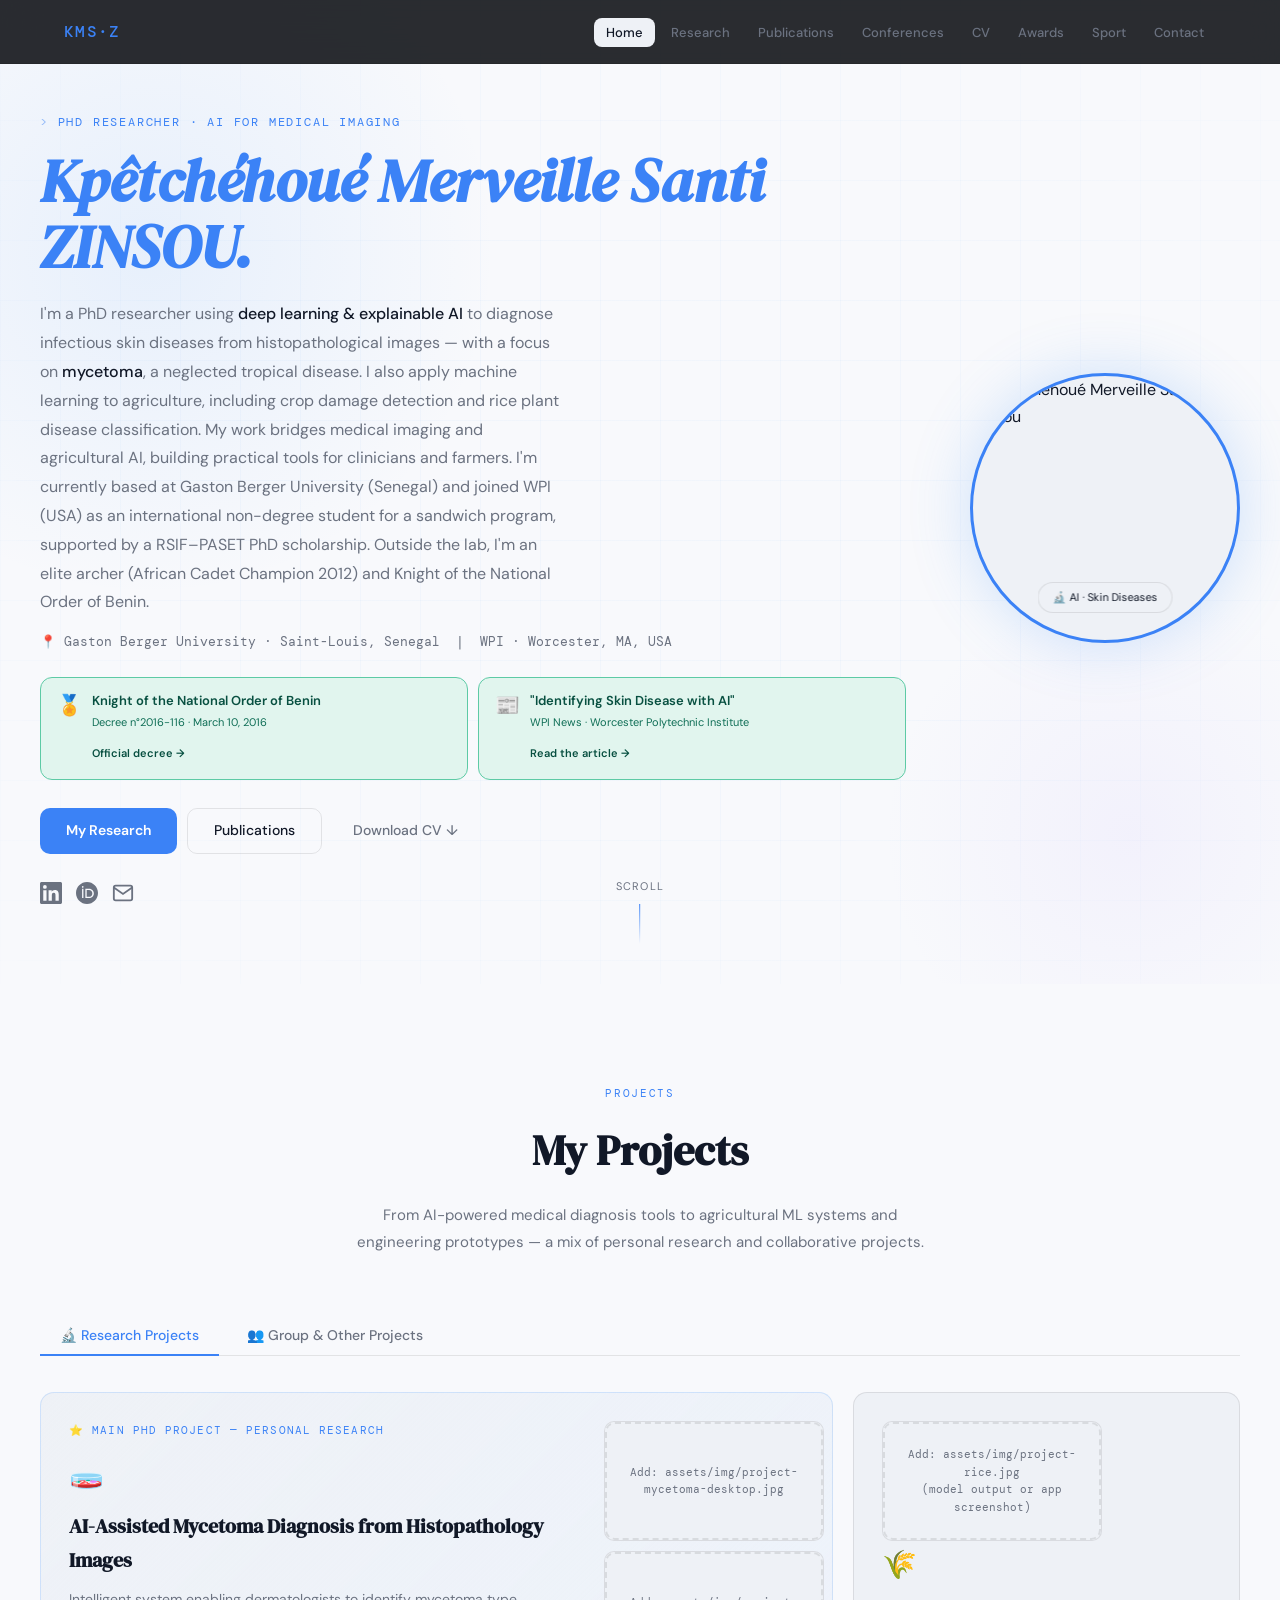
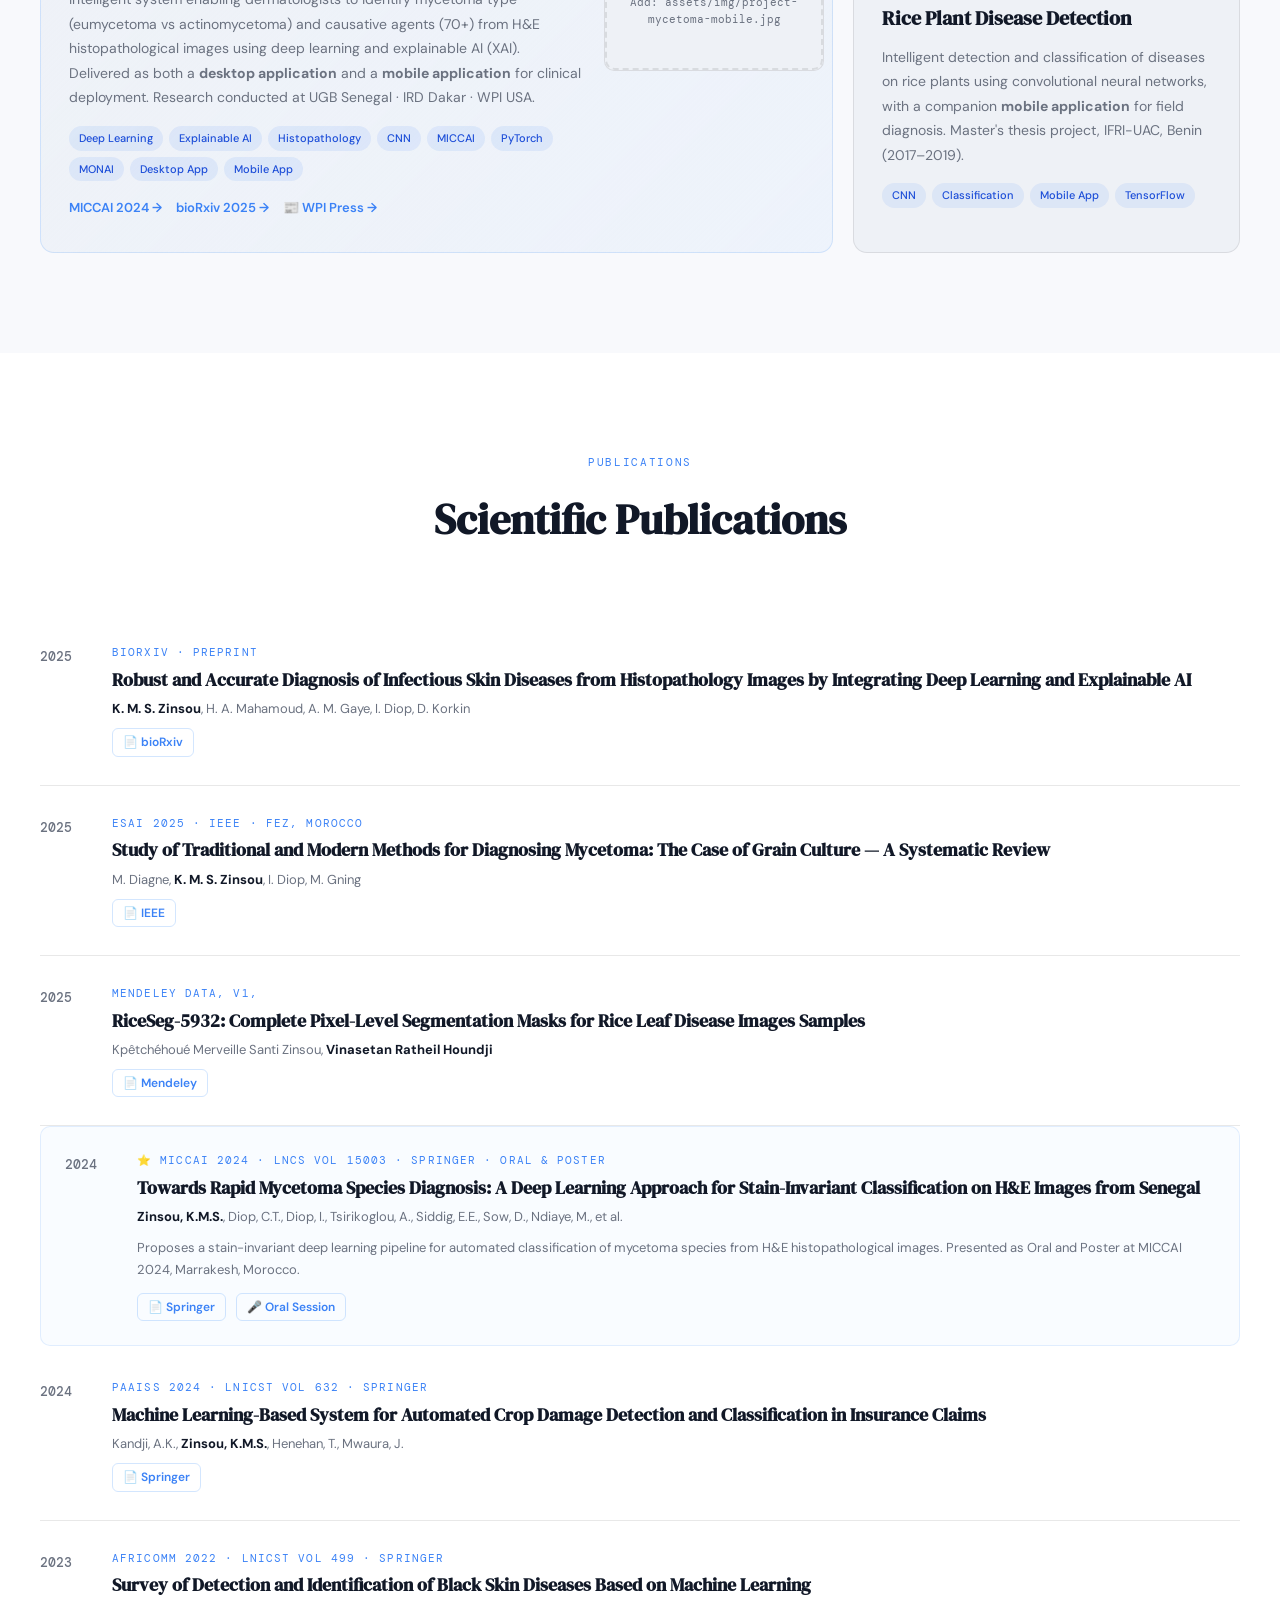
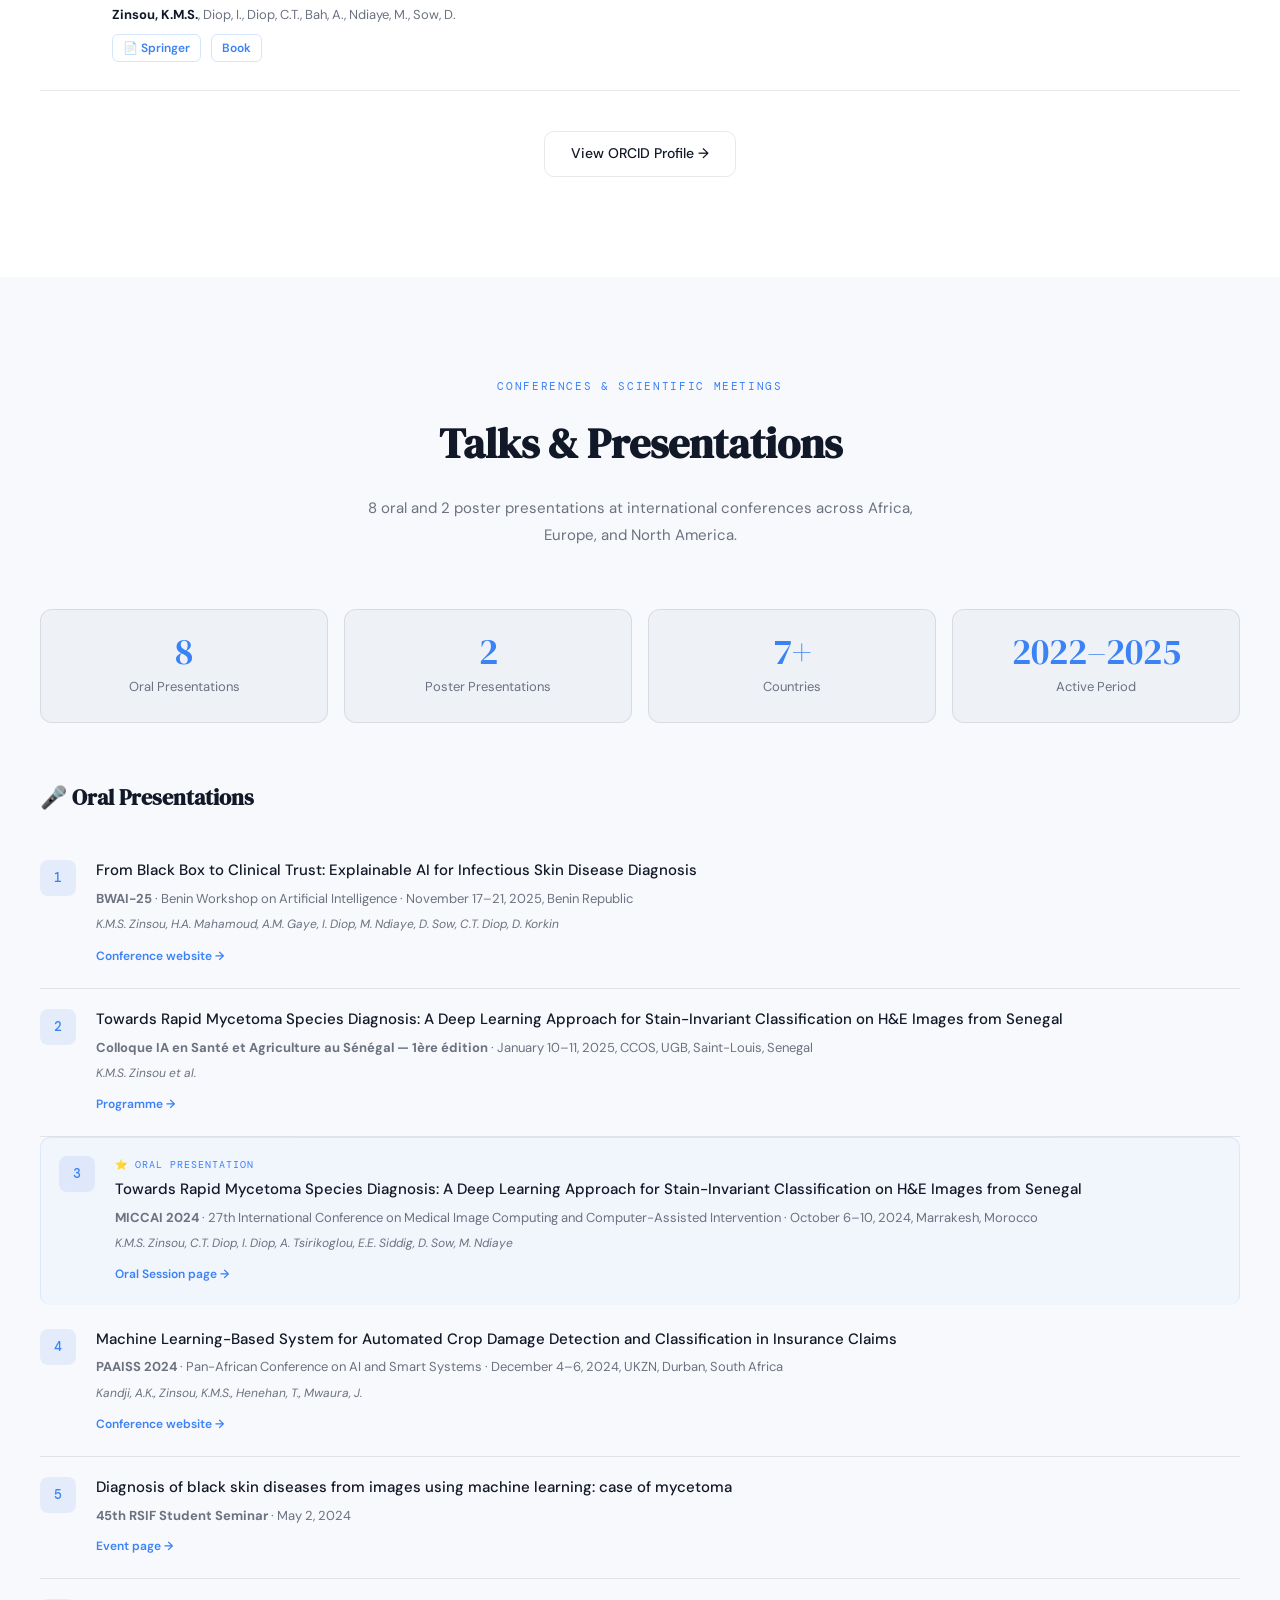
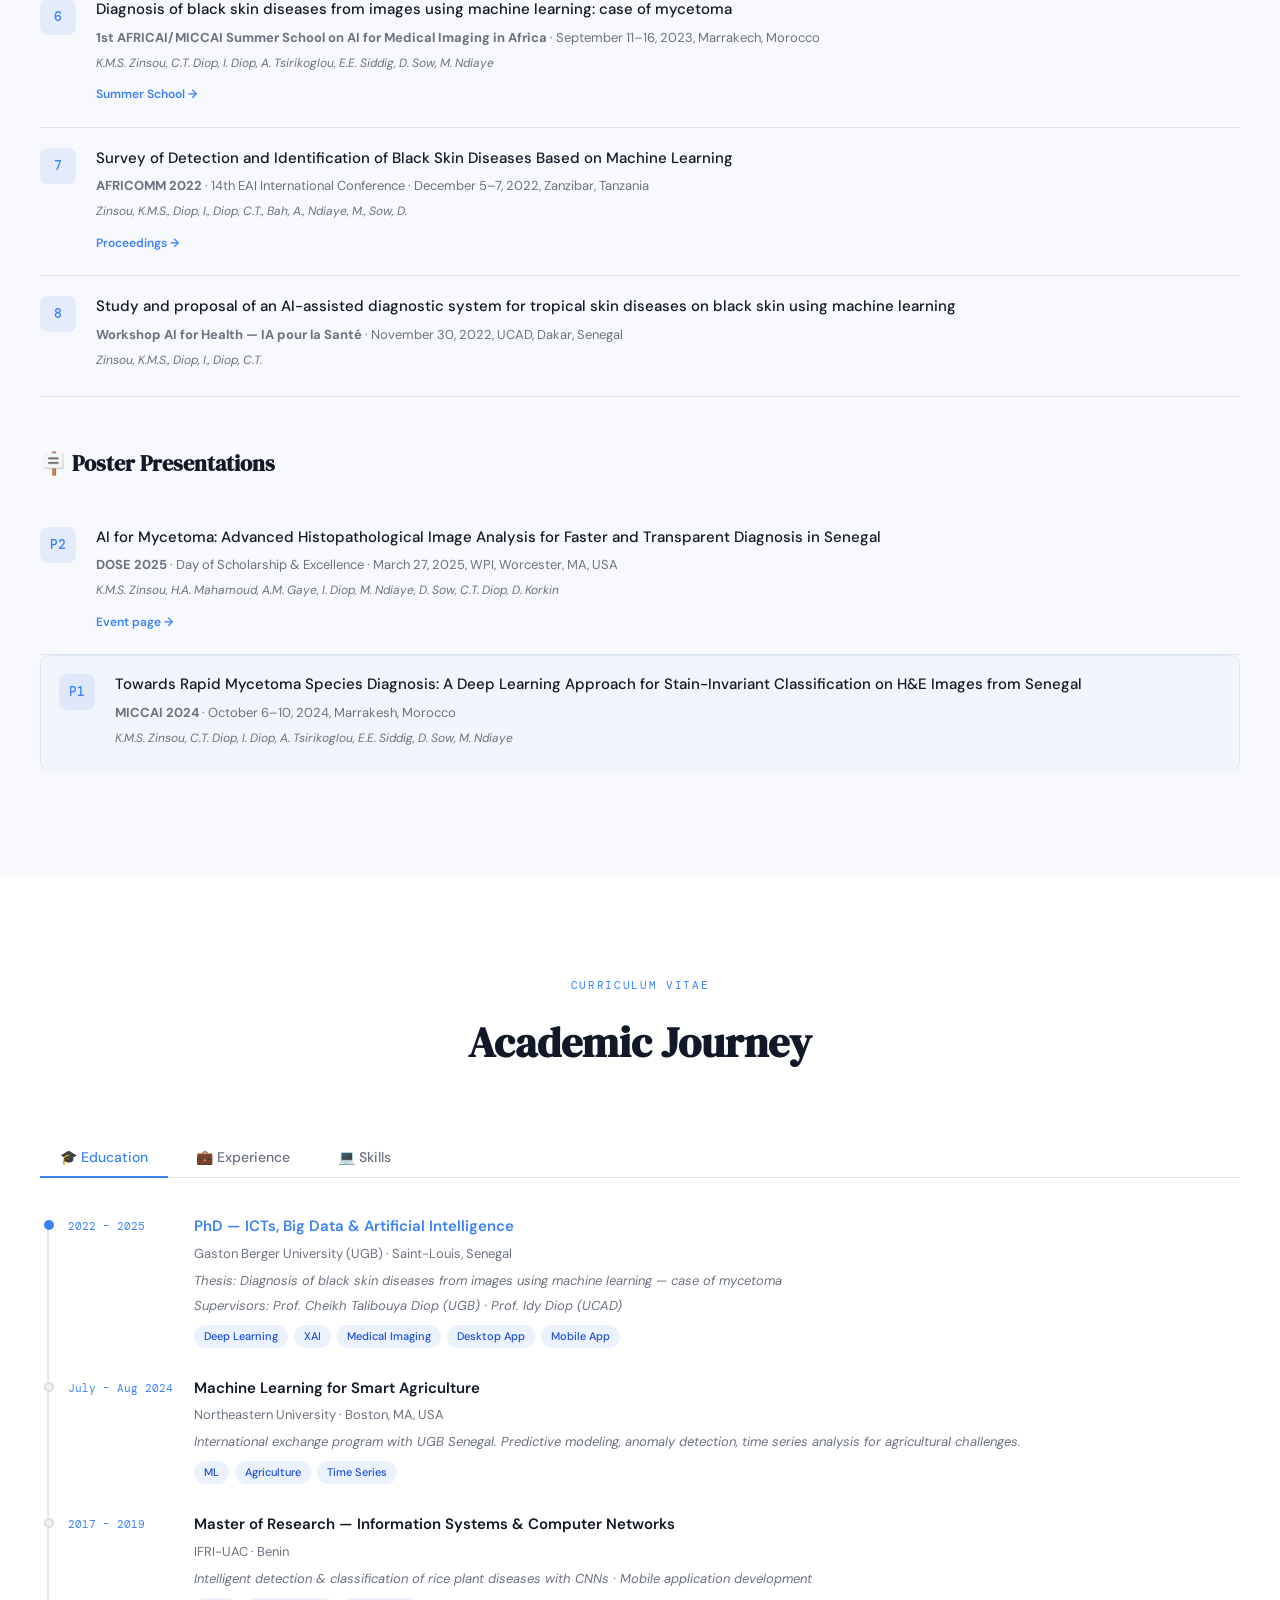
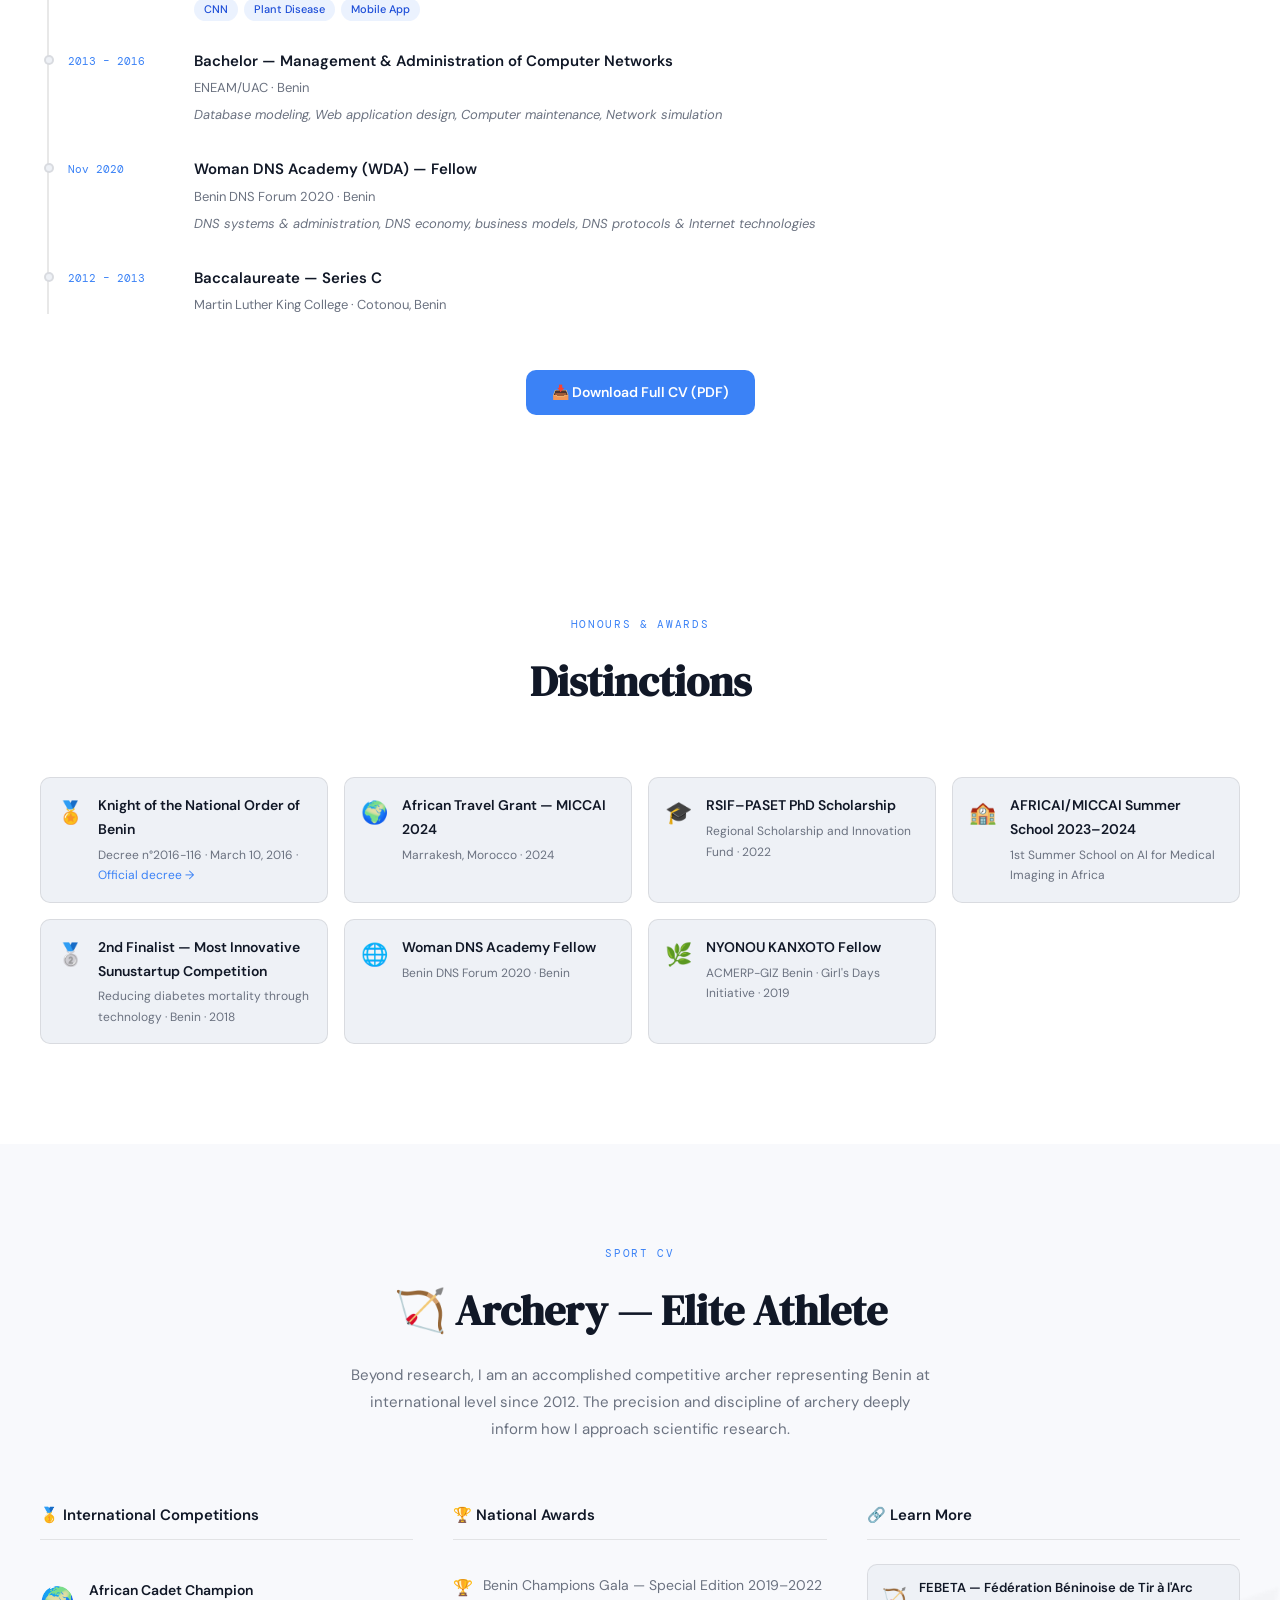
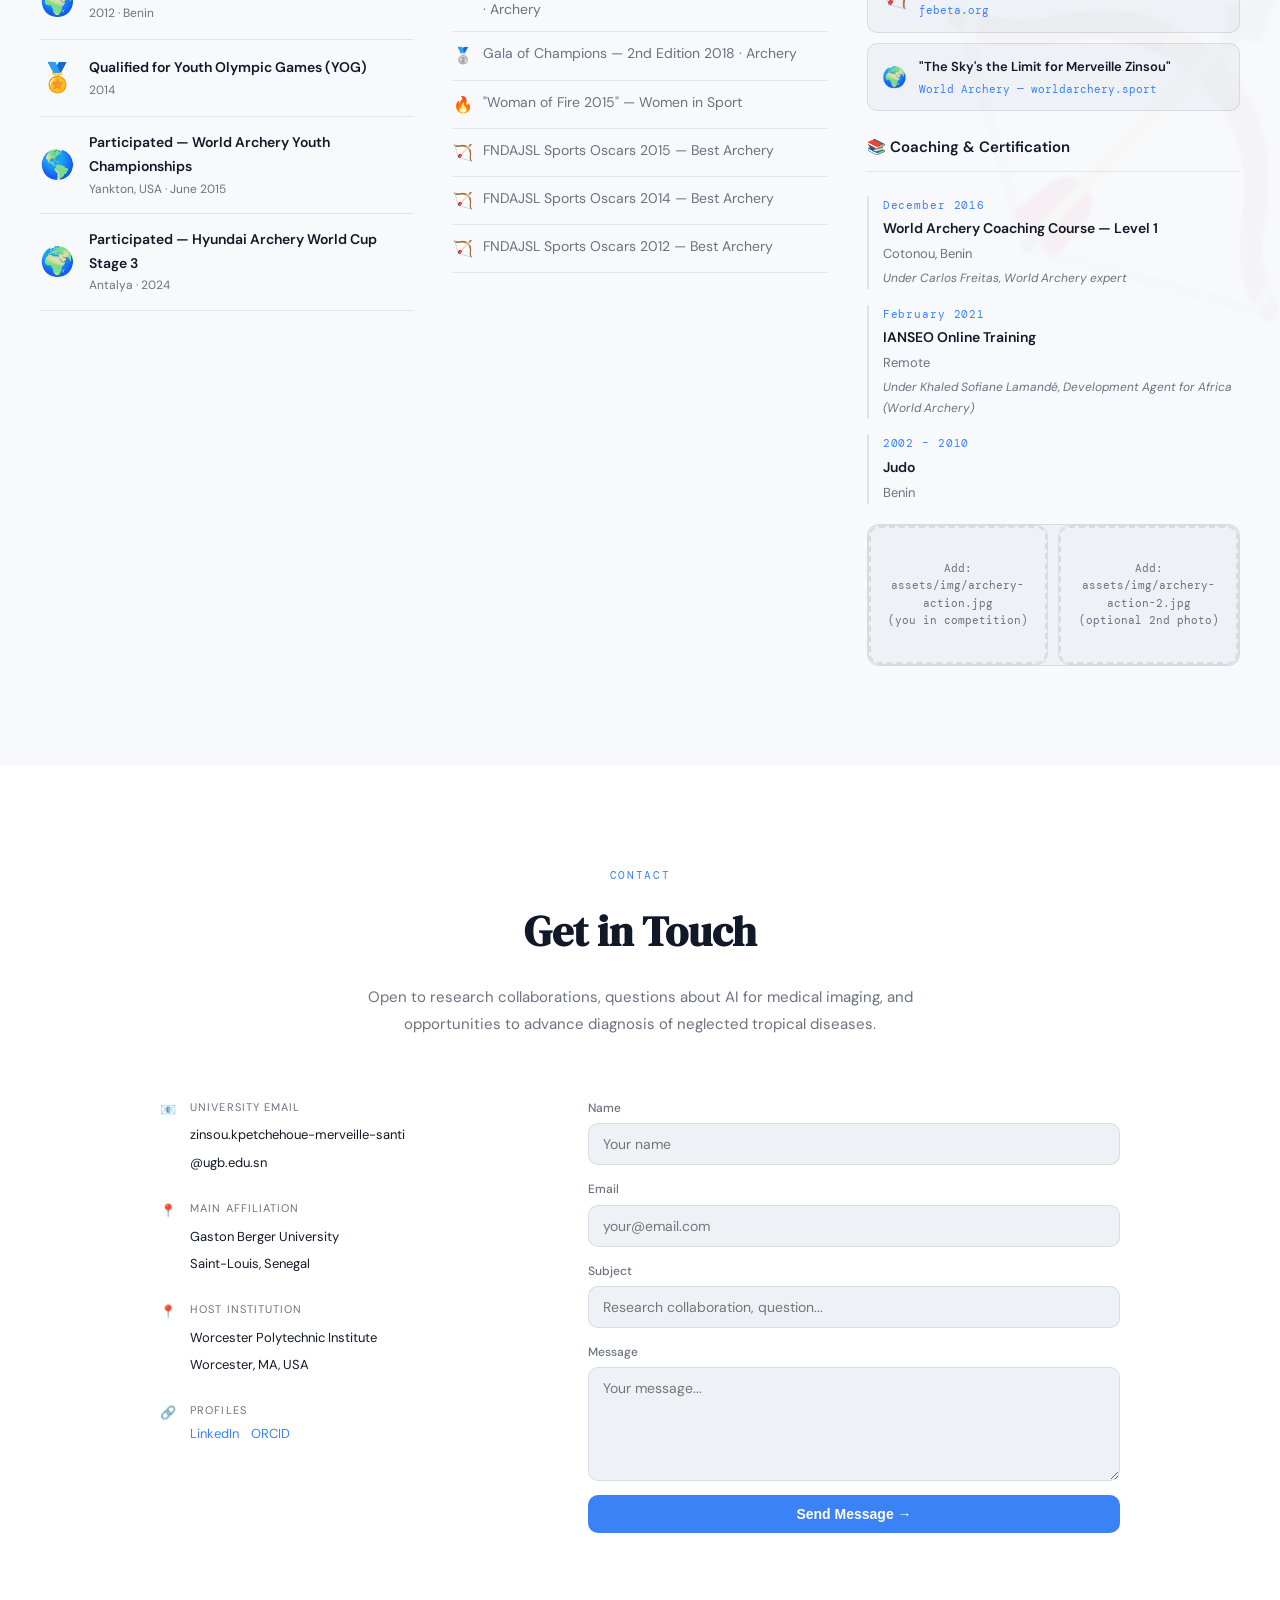
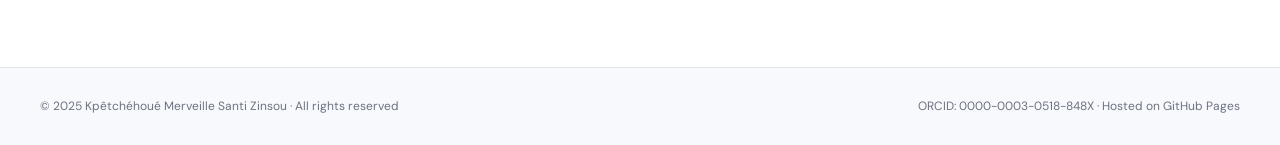
==== index.html @ 9cc9141f "first commit" ====
<!DOCTYPE html>
<html lang="en">
<head>
  <meta charset="UTF-8"/>
  <meta name="viewport" content="width=device-width, initial-scale=1.0"/>
  <title>Merveille Zinsou — AI for Medical Imaging</title>
  <link rel="icon" href="assets/img/favicon.png"/>
  <link href="https://fonts.googleapis.com/css2?family=DM+Serif+Display:ital@0;1&family=DM+Sans:opsz,wght@9..40,300;9..40,400;9..40,500;9..40,600&family=DM+Mono:wght@400;500&display=swap" rel="stylesheet"/>
  <link rel="stylesheet" href="assets/css/style.css"/>
</head>
<body>

  <!-- ===== NAVBAR ===== -->
  <nav id="navbar">
    <div class="nav-inner">
      <a class="nav-logo" href="#home">KMS·Z</a>
      <ul class="nav-links">
        <li><a href="#home">Home</a></li>
        <li><a href="#research">Research</a></li>
        <li><a href="#publications">Publications</a></li>
        <li><a href="#conferences">Conferences</a></li>
        <li><a href="#cv">CV</a></li>
        <li><a href="#awards">Awards</a></li>
        <li><a href="#sport">Sport</a></li>
        <li><a href="#contact">Contact</a></li>
      </ul>
      <button class="nav-toggle" aria-label="Menu">&#9776;</button>
    </div>
  </nav>

  <!-- ===== HERO ===== -->
  <section id="home" class="hero">
    <div class="hero-bg-grid"></div>
    <div class="hero-orb hero-orb-1"></div>
    <div class="hero-orb hero-orb-2"></div>

    <div class="hero-content">
      <div class="hero-text">
        <p class="hero-eyebrow">PhD Researcher · AI for Medical Imaging</p>
        <h1><em>Kpêtchéhoué Merveille Santi ZINSOU.</em></h1>
        <p class="hero-subtitle">
          I'm a PhD researcher using <strong>deep learning & explainable AI</strong> to diagnose infectious skin diseases from histopathological images — with a focus on <strong>mycetoma</strong>, a neglected tropical disease. I also apply machine learning to agriculture, including crop damage detection and rice plant disease classification. 
          My work bridges medical imaging and agricultural AI, building practical tools for clinicians and farmers. I'm currently based at Gaston Berger University (Senegal) and joined WPI (USA) as an international non-degree student for a sandwich program, supported by a RSIF–PASET PhD scholarship.

         Outside the lab, I'm an elite archer (African Cadet Champion 2012) and Knight of the National Order of Benin.
        </p>
        <p class="hero-affiliation">
          📍 Gaston Berger University · Saint-Louis, Senegal &nbsp;|&nbsp; WPI · Worcester, MA, USA
        </p>

        <!-- Side-by-side highlight badges -->
        <div class="hero-badges">
          <div class="hero-badge-teal">
            <span class="hb-icon">🏅</span>
            <div class="hb-body">
              <div class="hb-title">Knight of the National Order of Benin</div>
              <div class="hb-sub">Decree n°2016-116 · March 10, 2016</div>
              <a href="https://sgg.gouv.bj/pdf/web/viewer.html?file=/doc/decret-2016-116/read" target="_blank" class="hb-link">Official decree →</a>
            </div>
          </div>
          <div class="hero-badge-teal">
            <span class="hb-icon">📰</span>
            <div class="hb-body">
              <div class="hb-title">"Identifying Skin Disease with AI"</div>
              <div class="hb-sub">WPI News · Worcester Polytechnic Institute</div>
              <a href="https://www.wpi.edu/news/identifying-skin-disease-ai" target="_blank" class="hb-link">Read the article →</a>
            </div>
          </div>
        </div>

        <div class="hero-cta">
          <a href="#research" class="btn-primary">My Research</a>
          <a href="#publications" class="btn-outline">Publications</a>
          <a href="assets/files/cv.pdf" class="btn-ghost" target="_blank">Download CV ↓</a>
        </div>

        <div class="hero-links">
          <a href="https://www.linkedin.com/in/kp%C3%AAtch%C3%A9hoU%C3%A9-merveille-santi-zinsou-33b95b152" target="_blank" title="LinkedIn">
            <svg viewBox="0 0 24 24" width="22" fill="currentColor"><path d="M20.447 20.452h-3.554v-5.569c0-1.328-.027-3.037-1.852-3.037-1.853 0-2.136 1.445-2.136 2.939v5.667H9.351V9h3.414v1.561h.046c.477-.9 1.637-1.85 3.37-1.85 3.601 0 4.267 2.37 4.267 5.455v6.286zM5.337 7.433a2.062 2.062 0 01-2.063-2.065 2.064 2.064 0 112.063 2.065zm1.782 13.019H3.555V9h3.564v11.452zM22.225 0H1.771C.792 0 0 .774 0 1.729v20.542C0 23.227.792 24 1.771 24h20.451C23.2 24 24 23.227 24 22.271V1.729C24 .774 23.2 0 22.222 0h.003z"/></svg>
          </a>
          <a href="https://orcid.org/0000-0003-0518-848X" target="_blank" title="ORCID">
            <svg viewBox="0 0 24 24" width="22" fill="currentColor"><path d="M12 0C5.372 0 0 5.372 0 12s5.372 12 12 12 12-5.372 12-12S18.628 0 12 0zM7.369 4.378c.525 0 .947.431.947.947s-.422.947-.947.947a.95.95 0 01-.947-.947c0-.525.422-.947.947-.947zm-.722 3.038h1.444v10.041H6.647V7.416zm3.562 0h3.9c3.712 0 5.344 2.653 5.344 5.025 0 2.578-2.016 5.016-5.325 5.016h-3.919V7.416zm1.444 1.303v7.444h2.297c2.359 0 3.872-1.303 3.872-3.722 0-2.172-1.494-3.722-3.863-3.722h-2.306z"/></svg>
          </a>
          <a href="mailto:zinsou.kpetchehoue-merveille-santi@ugb.edu.sn" title="Email">
            <svg viewBox="0 0 24 24" width="22" fill="none" stroke="currentColor" stroke-width="2"><path d="M4 4h16c1.1 0 2 .9 2 2v12c0 1.1-.9 2-2 2H4c-1.1 0-2-.9-2-2V6c0-1.1.9-2 2-2z"/><polyline points="22,6 12,13 2,6"/></svg>
          </a>
        </div>
      </div>

      <div class="hero-photo">
        <div class="photo-frame">
          <img src="assets/img/profile.PNG" alt="Kpêtchéhoué Merveille Santi Zinsou"/>
        </div>
        <div class="photo-badge">🔬 AI · Skin Diseases</div>
        <!--div class="photo-badge-2">🏹 African Champion · Archery</div-->
      </div>
    </div>

    <div class="hero-scroll"><span>Scroll</span><div class="scroll-line"></div></div>
  </section>

  <!-- ===== RESEARCH ===== -->
  <section id="research" class="section">
    <div class="container">
      <div class="section-header">
        <span class="section-tag">Projects</span>
        <h2>My Projects</h2>
        <p class="section-intro">
          From AI-powered medical diagnosis tools to agricultural ML systems and engineering 
          prototypes — a mix of personal research and collaborative projects.
        </p>
      </div>

      <!-- LIGHTBOX (image + video) -->
      <div id="lightbox" onclick="closeLightbox()">
        <div class="lb-inner">
          <button class="lb-close" onclick="closeLightbox()">✕</button>
          <img id="lb-img" src="" alt=""/>
          <div id="lb-video-wrap">
            <!-- YouTube iframe or local video injected by JS -->
          </div>
          <div id="lb-caption"></div>
        </div>
      </div>

      <!-- PROJECT TABS -->
      <div class="cv-tabs">
        <button class="cv-tab active" onclick="switchProjectTab('research', this)">🔬 Research Projects</button>
        <button class="cv-tab" onclick="switchProjectTab('group', this)">👥 Group & Other Projects</button>
      </div>

      <!-- TAB: RESEARCH PROJECTS -->
      <div class="proj-tab-panel" id="ptab-research">
        <div class="projects-grid">

          <!-- MYCETOMA -->
          <div class="project-card featured">
            <div class="project-top">
              <div class="project-text">
                <div class="project-tag">⭐ Main PhD Project — Personal Research</div>
                <div class="project-icon">🧫</div>
                <h3>AI-Assisted Mycetoma Diagnosis from Histopathology Images</h3>
                <p>Intelligent system enabling dermatologists to identify mycetoma type (eumycetoma vs actinomycetoma) and causative agents (70+) from H&E histopathological images using deep learning and explainable AI (XAI). Delivered as both a <strong>desktop application</strong> and a <strong>mobile application</strong> for clinical deployment. Research conducted at UGB Senegal · IRD Dakar · WPI USA.</p>
                <div class="project-tags">
                  <span>Deep Learning</span><span>Explainable AI</span><span>Histopathology</span>
                  <span>CNN</span><span>MICCAI</span><span>PyTorch</span><span>MONAI</span>
                  <span>Desktop App</span><span>Mobile App</span>
                </div>
                <div class="project-links">
                  <a href="https://doi.org/10.1007/978-3-031-72384-1_71" target="_blank">MICCAI 2024 →</a>
                  <a href="https://doi.org/10.1101/2025.10.17.682660" target="_blank">bioRxiv 2025 →</a>
                  <a href="https://www.wpi.edu/news/identifying-skin-disease-ai" target="_blank">📰 WPI Press →</a>
                </div>
              </div>
              <div class="project-imgs-col">
                <div class="project-img-slot clickable"
                  onclick="openLightbox('assets/img/project-mycetoma-desktop.PNG','Desktop application — mycetoma diagnosis')"
                  title="Click to enlarge">
                  <img src="assets/img/project-mycetoma-desktop.PNG" alt="Desktop app — mycetoma"
                    onerror="this.parentNode.classList.add('no-img')"/>
                  <div class="project-img-hint">Add: assets/img/project-mycetoma-desktop.jpg</div>
                  <div class="img-overlay">🔍 Desktop app</div>
                </div>
                <div class="project-img-slot clickable"
                  onclick="openLightbox('assets/img/project-mycetoma-mobile.PNG','Mobile application — mycetoma diagnosis')"
                  title="Click to enlarge">
                  <img src="assets/img/project-mycetoma-mobile.PNG" alt="Mobile app — mycetoma"
                    onerror="this.parentNode.classList.add('no-img')"/>
                  <div class="project-img-hint">Add: assets/img/project-mycetoma-mobile.jpg</div>
                  <div class="img-overlay">🔍 Mobile app</div>
                </div>
              </div>
            </div>
          </div>

          <!-- RICE -->
          <div class="project-card">
            <div class="project-img-slot clickable"
              onclick="openLightbox('assets/img/project-rice.PNG','Rice plant disease detection — CNN + Mobile App')"
              title="Click to enlarge">
              <img src="assets/img/project-rice.PNG" alt="Rice plant disease detection"
                onerror="this.parentNode.classList.add('no-img')"/>
              <div class="project-img-hint">Add: assets/img/project-rice.jpg<br>(model output or app screenshot)</div>
              <div class="img-overlay">🔍 View result</div>
            </div>
            <div class="project-icon">🌾</div>
            <h3>Rice Plant Disease Detection</h3>
            <p>Intelligent detection and classification of diseases on rice plants using convolutional neural networks, with a companion <strong>mobile application</strong> for field diagnosis. Master's thesis project, IFRI-UAC, Benin (2017–2019).</p>
            <div class="project-tags"><span>CNN</span><span>Classification</span><span>Mobile App</span><span>TensorFlow</span></div>
          </div>

        </div>

        <!--div class="media-card">
          <div class="media-label">📰 Press Coverage</div>
          <a href="https://www.wpi.edu/news/identifying-skin-disease-ai" target="_blank" class="media-link-card">
            <div class="media-source">Worcester Polytechnic Institute (WPI) — Official News</div>
            <div class="media-title">"Identifying Skin Disease with AI"</div>
            <div class="media-arrow">Read the article →</div>
          </a>
        </div-->
      </div>

      <!-- TAB: GROUP & OTHER PROJECTS -->
      <div class="proj-tab-panel hidden" id="ptab-group">
        <p class="proj-group-note">
          These are collaborative projects completed during training programs, international 
          exchanges, and competitions. They reflect the breadth of my technical experience 
          beyond my main research focus.
        </p>
        <div class="projects-grid">

          <!-- AGRICULTURE — Boston -->
          <div class="project-card project-group">
            <div class="project-group-badge">👥 Group Project · International Exchange</div>
            <div class="project-img-slot clickable"
              onclick="openLightbox('assets/img/project-agriculture.PNG','ML for Smart Agriculture — Northeastern University & UGB Senegal')"
              title="Click to enlarge">
              <img src="assets/img/project-agriculture.PNG" alt="ML for agriculture"
                onerror="this.parentNode.classList.add('no-img')"/>
              <div class="project-img-hint">Add: assets/img/project-agriculture.jpg<br>(figure from the paper or course)</div>
              <div class="img-overlay">🔍 View</div>
            </div>
            <div class="project-icon">🌿</div>
            <h3>ML for Smart Agriculture</h3>
            <p>Collaborative project applying machine learning (predictive modeling, anomaly detection, time series analysis) to agricultural challenges. Part of an international exchange program between Northeastern University (Boston, MA) and UGB Senegal, July–August 2024. Contributed to a published paper at PAAISS 2024.</p>
            <div class="project-tags">
              <span>ML</span><span>Agriculture</span><span>Time Series</span>
              <span>Anomaly Detection</span><span>Python</span>
            </div>
            <div class="project-links">
              <a href="https://doi.org/10.1007/978-3-031-94439-0_21" target="_blank">PAAISS 2024 Paper →</a>
            </div>
          </div>

          <!-- FERIENAKADEMIE — Drones & Water Quality -->
          <div class="project-card project-group">
            <div class="project-group-badge">👥 Group Project · Summer School</div>

            <!-- Media: image + video side by side -->
            <div class="project-media-row">
              <div class="project-img-slot clickable"
                onclick="openLightbox('assets/img/project-drone.jpeg','Ferienakademie 2019 — Water quality & drone system, South Tyrol')"
                title="Click to enlarge">
                <img src="assets/img/project-drone.jpeg" alt="Ferienakademie drone project"
                  onerror="this.parentNode.classList.add('no-img')"/>
                <div class="project-img-hint">Add: assets/img/project-drone.jpg</div>
                <div class="img-overlay">🔍 Photo</div>
              </div>
              <div class="project-video-slot"
                onclick="openVideo('OAvtzhblUKI', 'Mobile Water Quality Management & Drone System — Ferienakademie 2019')"
                title="Click to watch">
                <div class="video-thumb">
                  <img src="assets/img/project-drone-thumb.jpg" alt="Video thumbnail"
                    onerror="this.style.display='none'"/>
                  <div class="play-btn">▶</div>
                </div>
                <div class="video-label">▶ Watch video</div>
              </div>
            </div>

            <div class="project-icon">🚁</div>
            <h3>Mobile Water Quality Management & Drone System</h3>
            <p>Group project at the Ferienakademie 2019 summer school, organized by TUM and the Universities of Stuttgart and Erlangen-Nuremberg, held in Sarntal Valley (South Tyrol, Italy). Goal: design, build and deploy a mobile water quality management system for Benin. Involved drone assembly, handling, and 3D printing.</p>
            <div class="project-tags">
              <span>IoT</span><span>Drone Assembly</span><span>3D Printing</span>
              <span>Water Quality</span><span>Embedded Systems</span>
            </div>
          </div>

          <!-- SUNUSTARTUP — Diabetes -->
          <div class="project-card project-group">
            <div class="project-group-badge">👥 Group Project · Competition · 🥈 2nd Finalist</div>

            <!-- Media: image + video side by side -->
            <div class="project-media-row">
              <div class="project-img-slot clickable"
                onclick="openLightbox('assets/img/project-diabetes.jpg','Sunustartup 2018 — Diabetes monitoring solution')"
                title="Click to enlarge">
                <img src="assets/img/project-diabetes.jpg" alt="Sunustartup diabetes project"
                  onerror="this.parentNode.classList.add('no-img')"/>
                <div class="project-img-hint">Add: assets/img/project-diabetes.jpg</div>
                <div class="img-overlay">🔍 Photo</div>
              </div>
              <div class="project-video-slot"
                onclick="openVideo('assets/video/diabetes.mp4', 'Reducing Diabetes Mortality Through Technology — Sunustartup 2018')"
                title="Click to watch">
                <div class="video-thumb">
                  <img src="assets/img/project-diabetes-1.jpg" alt="Video thumbnail"
                    onerror="this.style.display='none'"/>
                  <div class="play-btn">▶</div>
                </div>
                <div class="video-label">▶ Watch video</div>
              </div>
            </div>

            <div class="project-icon">💉</div>
            <h3>Reducing Diabetes Mortality Through Technology</h3>
            <p>Collaborative project for the Most Innovative Sunustartup Competition (Benin, November 2018). Proposed a diabetic treatment monitoring solution adapted to patients without internet access — addressing a critical healthcare gap in Benin. Reached the final as <strong>2nd finalist</strong>. Also presented at the VII UAC Colloquium of Sciences (September 2019).</p>
            <div class="project-tags">
              <span>Healthcare Tech</span><span>Offline Solution</span>
              <span>Prototype</span><span>Benin · 2018</span>
            </div>
          </div>

        </div>
      </div>

    </div>
  </section>

  <!-- ===== PUBLICATIONS ===== -->
  <section id="publications" class="section section-alt">
    <div class="container">
      <div class="section-header">
        <span class="section-tag">Publications</span>
        <h2>Scientific Publications</h2>
      </div>
      <div class="publications-list">

        <div class="pub-item">
          <div class="pub-year">2025</div>
          <div class="pub-content">
            <div class="pub-venue">bioRxiv · Preprint</div>
            <h3 class="pub-title">Robust and Accurate Diagnosis of Infectious Skin Diseases from Histopathology Images by Integrating Deep Learning and Explainable AI</h3>
            <p class="pub-authors"><strong>K. M. S. Zinsou</strong>, H. A. Mahamoud, A. M. Gaye, I. Diop, D. Korkin</p>
            <div class="pub-links">
              <a href="https://doi.org/10.1101/2025.10.17.682660" class="pub-link" target="_blank">📄 bioRxiv</a>
            </div>
          </div>
        </div>

        <div class="pub-item">
          <div class="pub-year">2025</div>
          <div class="pub-content">
            <div class="pub-venue">ESAI 2025 · IEEE · Fez, Morocco</div>
            <h3 class="pub-title">Study of Traditional and Modern Methods for Diagnosing Mycetoma: The Case of Grain Culture — A Systematic Review</h3>
            <p class="pub-authors">M. Diagne, <strong>K. M. S. Zinsou</strong>, I. Diop, M. Gning</p>
            <div class="pub-links">
              <a href="https://doi.org/10.1109/ESAI67033.2025.11438691" class="pub-link" target="_blank">📄 IEEE</a>
            </div>
          </div>
        </div>

        <div class="pub-item">
          <div class="pub-year">2025</div>
          <div class="pub-content">
            <div class="pub-venue">Mendeley Data, V1,</div>
            <h3 class="pub-title">RiceSeg-5932: Complete Pixel-Level Segmentation Masks for Rice Leaf Disease Images Samples</h3>
            <p class="pub-authors">Kpêtchéhoué Merveille Santi Zinsou, <strong>Vinasetan Ratheil Houndji</strong></p>
            <div class="pub-links">
              <a href="hhttps://doi.org/10.17632/92jc6w6mcy.1" class="pub-link" target="_blank">📄 Mendeley</a>
            </div>
          </div>
        </div>

        <div class="pub-item highlight-pub">
          <div class="pub-year">2024</div>
          <div class="pub-content">
            <div class="pub-venue">⭐ MICCAI 2024 · LNCS vol 15003 · Springer · Oral & Poster</div>
            <h3 class="pub-title">Towards Rapid Mycetoma Species Diagnosis: A Deep Learning Approach for Stain-Invariant Classification on H&E Images from Senegal</h3>
            <p class="pub-authors"><strong>Zinsou, K.M.S.</strong>, Diop, C.T., Diop, I., Tsirikoglou, A., Siddig, E.E., Sow, D., Ndiaye, M., et al.</p>
            <p class="pub-abstract">Proposes a stain-invariant deep learning pipeline for automated classification of mycetoma species from H&E histopathological images. Presented as Oral and Poster at MICCAI 2024, Marrakesh, Morocco.</p>
            <div class="pub-links">
              <a href="https://doi.org/10.1007/978-3-031-72384-1_71" class="pub-link" target="_blank">📄 Springer</a>
              <a href="https://conferences.miccai.org/2024/en/Presenting-today-in-Oral-Session-4.html" class="pub-link" target="_blank">🎤 Oral Session</a>
            </div>
          </div>
        </div>

        <div class="pub-item">
          <div class="pub-year">2024</div>
          <div class="pub-content">
            <div class="pub-venue">PAAISS 2024 · LNICST vol 632 · Springer</div>
            <h3 class="pub-title">Machine Learning-Based System for Automated Crop Damage Detection and Classification in Insurance Claims</h3>
            <p class="pub-authors">Kandji, A.K., <strong>Zinsou, K.M.S.</strong>, Henehan, T., Mwaura, J.</p>
            <div class="pub-links">
              <a href="https://doi.org/10.1007/978-3-031-94439-0_21" class="pub-link" target="_blank">📄 Springer</a>
            </div>
          </div>
        </div>

        <div class="pub-item">
          <div class="pub-year">2023</div>
          <div class="pub-content">
            <div class="pub-venue">AFRICOMM 2022 · LNICST vol 499 · Springer</div>
            <h3 class="pub-title">Survey of Detection and Identification of Black Skin Diseases Based on Machine Learning</h3>
            <p class="pub-authors"><strong>Zinsou, K.M.S.</strong>, Diop, I., Diop, C.T., Bah, A., Ndiaye, M., Sow, D.</p>
            <div class="pub-links">
              <a href="https://doi.org/10.1007/978-3-031-34896-9_16" class="pub-link" target="_blank">📄 Springer</a>
              <a href="https://link.springer.com/book/10.1007/978-3-031-34896-9" class="pub-link" target="_blank">Book</a>
            </div>
          </div>
        </div>

      </div>
      <div class="scholar-link">
        <a href="https://orcid.org/0000-0003-0518-848X" target="_blank" class="btn-outline">View ORCID Profile →</a>
      </div>
    </div>
  </section>

  <!-- ===== CONFERENCES ===== -->
  <section id="conferences" class="section">
    <div class="container">
      <div class="section-header">
        <span class="section-tag">Conferences & Scientific Meetings</span>
        <h2>Talks & Presentations</h2>
        <p class="section-intro">8 oral and 2 poster presentations at international conferences across Africa, Europe, and North America.</p>
      </div>

      <div class="conf-stats">
        <div class="conf-stat"><span>8</span>Oral Presentations</div>
        <div class="conf-stat"><span>2</span>Poster Presentations</div>
        <div class="conf-stat"><span>7+</span>Countries</div>
        <div class="conf-stat"><span>2022–2025</span>Active Period</div>
      </div>

      <h3 class="conf-section-title">🎤 Oral Presentations</h3>
      <div class="conf-list">

        <div class="conf-item">
          <div class="conf-num">1</div>
          <div class="conf-body">
            <div class="conf-title">From Black Box to Clinical Trust: Explainable AI for Infectious Skin Disease Diagnosis</div>
            <div class="conf-meta"><strong>BWAI-25</strong> · Benin Workshop on Artificial Intelligence · November 17–21, 2025, Benin Republic</div>
            <div class="conf-authors">K.M.S. Zinsou, H.A. Mahamoud, A.M. Gaye, I. Diop, M. Ndiaye, D. Sow, C.T. Diop, D. Korkin</div>
            <a href="https://bwai.ifri-uac.bj/" target="_blank" class="conf-link">Conference website →</a>
          </div>
        </div>

        <div class="conf-item">
          <div class="conf-num">2</div>
          <div class="conf-body">
            <div class="conf-title">Towards Rapid Mycetoma Species Diagnosis: A Deep Learning Approach for Stain-Invariant Classification on H&E Images from Senegal</div>
            <div class="conf-meta"><strong>Colloque IA en Santé et Agriculture au Sénégal — 1ère édition</strong> · January 10–11, 2025, CCOS, UGB, Saint-Louis, Senegal</div>
            <div class="conf-authors">K.M.S. Zinsou et al.</div>
            <a href="https://ceaagrisan.sn/wp-content/uploads/2025/02/ATELIERS-CONFERENCES-ORGANISES.pdf" target="_blank" class="conf-link">Programme →</a>
          </div>
        </div>

        <div class="conf-item highlight-conf">
          <div class="conf-num">3</div>
          <div class="conf-body">
            <div class="conf-badge-oral">⭐ Oral Presentation</div>
            <div class="conf-title">Towards Rapid Mycetoma Species Diagnosis: A Deep Learning Approach for Stain-Invariant Classification on H&E Images from Senegal</div>
            <div class="conf-meta"><strong>MICCAI 2024</strong> · 27th International Conference on Medical Image Computing and Computer-Assisted Intervention · October 6–10, 2024, Marrakesh, Morocco</div>
            <div class="conf-authors">K.M.S. Zinsou, C.T. Diop, I. Diop, A. Tsirikoglou, E.E. Siddig, D. Sow, M. Ndiaye</div>
            <a href="https://conferences.miccai.org/2024/en/Presenting-today-in-Oral-Session-4.html" target="_blank" class="conf-link">Oral Session page →</a>
          </div>
        </div>

        <div class="conf-item">
          <div class="conf-num">4</div>
          <div class="conf-body">
            <div class="conf-title">Machine Learning-Based System for Automated Crop Damage Detection and Classification in Insurance Claims</div>
            <div class="conf-meta"><strong>PAAISS 2024</strong> · Pan-African Conference on AI and Smart Systems · December 4–6, 2024, UKZN, Durban, South Africa</div>
            <div class="conf-authors">Kandji, A.K., Zinsou, K.M.S., Henehan, T., Mwaura, J.</div>
            <a href="https://paaiss.com/" target="_blank" class="conf-link">Conference website →</a>
          </div>
        </div>

        <div class="conf-item">
          <div class="conf-num">5</div>
          <div class="conf-body">
            <div class="conf-title">Diagnosis of black skin diseases from images using machine learning: case of mycetoma</div>
            <div class="conf-meta"><strong>45th RSIF Student Seminar</strong> · May 2, 2024</div>
            <a href="https://www.rsif-paset.org/event/the-45th-student-seminar-series/" target="_blank" class="conf-link">Event page →</a>
          </div>
        </div>

        <div class="conf-item">
          <div class="conf-num">6</div>
          <div class="conf-body">
            <div class="conf-title">Diagnosis of black skin diseases from images using machine learning: case of mycetoma</div>
            <div class="conf-meta"><strong>1st AFRICAI/MICCAI Summer School on AI for Medical Imaging in Africa</strong> · September 11–16, 2023, Marrakech, Morocco</div>
            <div class="conf-authors">K.M.S. Zinsou, C.T. Diop, I. Diop, A. Tsirikoglou, E.E. Siddig, D. Sow, M. Ndiaye</div>
            <a href="https://africai.org/summer-school-2023/" target="_blank" class="conf-link">Summer School →</a>
          </div>
        </div>

        <div class="conf-item">
          <div class="conf-num">7</div>
          <div class="conf-body">
            <div class="conf-title">Survey of Detection and Identification of Black Skin Diseases Based on Machine Learning</div>
            <div class="conf-meta"><strong>AFRICOMM 2022</strong> · 14th EAI International Conference · December 5–7, 2022, Zanzibar, Tanzania</div>
            <div class="conf-authors">Zinsou, K.M.S., Diop, I., Diop, C.T., Bah, A., Ndiaye, M., Sow, D.</div>
            <a href="https://link.springer.com/book/10.1007/978-3-031-34896-9" target="_blank" class="conf-link">Proceedings →</a>
          </div>
        </div>

        <div class="conf-item">
          <div class="conf-num">8</div>
          <div class="conf-body">
            <div class="conf-title">Study and proposal of an AI-assisted diagnostic system for tropical skin diseases on black skin using machine learning</div>
            <div class="conf-meta"><strong>Workshop AI for Health — IA pour la Santé</strong> · November 30, 2022, UCAD, Dakar, Senegal</div>
            <div class="conf-authors">Zinsou, K.M.S., Diop, I., Diop, C.T.</div>
          </div>
        </div>

      </div>

      <h3 class="conf-section-title" style="margin-top:48px">🪧 Poster Presentations</h3>
      <div class="conf-list">

        <div class="conf-item">
          <div class="conf-num">P2</div>
          <div class="conf-body">
            <div class="conf-title">AI for Mycetoma: Advanced Histopathological Image Analysis for Faster and Transparent Diagnosis in Senegal</div>
            <div class="conf-meta"><strong>DOSE 2025</strong> · Day of Scholarship & Excellence · March 27, 2025, WPI, Worcester, MA, USA</div>
            <div class="conf-authors">K.M.S. Zinsou, H.A. Mahamoud, A.M. Gaye, I. Diop, M. Ndiaye, D. Sow, C.T. Diop, D. Korkin</div>
            <a href="https://sites.google.com/view/dose2025/home" target="_blank" class="conf-link">Event page →</a>
          </div>
        </div>

        <div class="conf-item highlight-conf">
          <div class="conf-num">P1</div>
          <div class="conf-body">
            <!--div class="conf-badge-oral">⭐ Also: Oral Presentation</div-->
            <div class="conf-title">Towards Rapid Mycetoma Species Diagnosis: A Deep Learning Approach for Stain-Invariant Classification on H&E Images from Senegal</div>
            <div class="conf-meta"><strong>MICCAI 2024</strong> · October 6–10, 2024, Marrakesh, Morocco</div>
            <div class="conf-authors">K.M.S. Zinsou, C.T. Diop, I. Diop, A. Tsirikoglou, E.E. Siddig, D. Sow, M. Ndiaye</div>
          </div>
        </div>

      </div>
    </div>
  </section>

  <!-- ===== CV ===== -->
  <section id="cv" class="section section-alt">
    <div class="container">
      <div class="section-header">
        <span class="section-tag">Curriculum Vitae</span>
        <h2>Academic Journey</h2>
      </div>

      <!-- TAB BAR -->
      <div class="cv-tabs">
        <button class="cv-tab active" onclick="switchTab('edu', this)">🎓 Education</button>
        <button class="cv-tab" onclick="switchTab('exp', this)">💼 Experience</button>
        <button class="cv-tab" onclick="switchTab('skills', this)">💻 Skills</button>
      </div>

      <!-- TAB: EDUCATION -->
      <div class="cv-tab-panel" id="tab-edu">
        <div class="timeline">

          <div class="tl-item tl-highlight">
            <div class="tl-dot"></div>
            <div class="tl-period">2022 – 2025</div>
            <div class="tl-content">
              <div class="tl-role">PhD — ICTs, Big Data & Artificial Intelligence</div>
              <div class="tl-place">Gaston Berger University (UGB) · Saint-Louis, Senegal</div>
              <div class="tl-detail">Thesis: <em>Diagnosis of black skin diseases from images using machine learning — case of mycetoma</em></div>
              <div class="tl-detail">Supervisors: Prof. Cheikh Talibouya Diop (UGB) · Prof. Idy Diop (UCAD)</div>
              <div class="tl-tags"><span>Deep Learning</span><span>XAI</span><span>Medical Imaging</span><span>Desktop App</span><span>Mobile App</span></div>
            </div>
          </div>

          <div class="tl-item">
            <div class="tl-dot"></div>
            <div class="tl-period">July – Aug 2024</div>
            <div class="tl-content">
              <div class="tl-role">Machine Learning for Smart Agriculture</div>
              <div class="tl-place">Northeastern University · Boston, MA, USA</div>
              <div class="tl-detail">International exchange program with UGB Senegal. Predictive modeling, anomaly detection, time series analysis for agricultural challenges.</div>
              <div class="tl-tags"><span>ML</span><span>Agriculture</span><span>Time Series</span></div>
            </div>
          </div>

          <div class="tl-item">
            <div class="tl-dot"></div>
            <div class="tl-period">2017 – 2019</div>
            <div class="tl-content">
              <div class="tl-role">Master of Research — Information Systems & Computer Networks</div>
              <div class="tl-place">IFRI-UAC · Benin</div>
              <div class="tl-detail">Intelligent detection & classification of rice plant diseases with CNNs · Mobile application development</div>
              <div class="tl-tags"><span>CNN</span><span>Plant Disease</span><span>Mobile App</span></div>
            </div>
          </div>

          <div class="tl-item">
            <div class="tl-dot"></div>
            <div class="tl-period">2013 – 2016</div>
            <div class="tl-content">
              <div class="tl-role">Bachelor — Management & Administration of Computer Networks</div>
              <div class="tl-place">ENEAM/UAC · Benin</div>
              <div class="tl-detail">Database modeling, Web application design, Computer maintenance, Network simulation</div>
            </div>
          </div>

          <div class="tl-item">
            <div class="tl-dot"></div>
            <div class="tl-period">Nov 2020</div>
            <div class="tl-content">
              <div class="tl-role">Woman DNS Academy (WDA) — Fellow</div>
              <div class="tl-place">Benin DNS Forum 2020 · Benin</div>
              <div class="tl-detail">DNS systems & administration, DNS economy, business models, DNS protocols & Internet technologies</div>
            </div>
          </div>

          <div class="tl-item">
            <div class="tl-dot"></div>
            <div class="tl-period">2012 – 2013</div>
            <div class="tl-content">
              <div class="tl-role">Baccalaureate — Series C</div>
              <div class="tl-place">Martin Luther King College · Cotonou, Benin</div>
            </div>
          </div>

        </div>
      </div>

      <!-- TAB: EXPERIENCE -->
      <div class="cv-tab-panel hidden" id="tab-exp">
        <div class="exp-grid">

          <div class="exp-card exp-card-research">
            <div class="exp-badge">Research</div>
            <div class="exp-entries">

              <div class="exp-entry">
                <div class="exp-header">
                  <div class="exp-role">International Non-Degree Student Researcher</div>
                  <div class="exp-period">Sept 2024 – Present</div>
                </div>
                <div class="exp-place">Worcester Polytechnic Institute (WPI) · Worcester, MA, USA</div>
                <div class="exp-detail">Bioinformatics & Computational Biology — sandwich PhD program. AI for mycetoma diagnosis: desktop &amp; mobile application development. Collaboration with Prof. D. Korkin.</div>
              </div>

              <div class="exp-entry">
                <div class="exp-header">
                  <div class="exp-role">Student Researcher in Artificial Intelligence</div>
                  <div class="exp-period">June 2022 – Present</div>
                </div>
                <div class="exp-place">IRD (Institut de Recherche pour le Développement) · Dakar, Senegal</div>
                <div class="exp-detail">Developing an AI system (deep learning + XAI) enabling dermatologists to identify mycetoma type and causative agents from H&E histopathological images. Desktop and mobile app for clinical use.</div>
              </div>

            </div>
          </div>

          <div class="exp-card exp-card-industry">
            <div class="exp-badge">Industry & Engineering</div>
            <div class="exp-entries">

              <div class="exp-entry">
                <div class="exp-header">
                  <div class="exp-role">IT Project Manager</div>
                  <div class="exp-period">July 2021 – June 2022</div>
                </div>
                <div class="exp-place">PIVOTECH-ONE · Benin</div>
                <div class="exp-detail">Design and development of computer applications, ERP Axelor customization, team management, testing and production phases.</div>
              </div>

              <div class="exp-entry">
                <div class="exp-header">
                  <div class="exp-role">Team Lead</div>
                  <div class="exp-period">April – June 2021</div>
                </div>
                <div class="exp-place">Tech It All Engineering & Services · Benin</div>
                <div class="exp-detail">IoT project management, IoT application development, 3D printing, innovation strategy, large-scale tech deployment.</div>
              </div>

              <div class="exp-entry">
                <div class="exp-header">
                  <div class="exp-role">Web Development Intern</div>
                  <div class="exp-period">April – June 2017</div>
                </div>
                <div class="exp-place">SOFT DIGITAL BENIN · Benin</div>
                <div class="exp-detail">Designed SoftDigital Benin &amp; Sens Orbit Nigeria websites; built web app for NGO DigniteFeminine online journal; redesigned hotel, real estate, supermarket websites.</div>
              </div>

            </div>
          </div>

          <div class="exp-card exp-card-gov">
            <div class="exp-badge">Government & Public Sector</div>
            <div class="exp-entries">

              <div class="exp-entry">
                <div class="exp-header">
                  <div class="exp-role">Database Management Internship</div>
                  <div class="exp-period">March – Sept 2020</div>
                </div>
                <div class="exp-place">ACMERP-GIZ (NYONOU KANXOTO) · DGPSIP/MPD · Benin</div>
                <div class="exp-detail">KoboToolBox data collection forms, Public Investment Program (PIP) 2020 database management, data processing for development projects.</div>
              </div>

              <div class="exp-entry">
                <div class="exp-header">
                  <div class="exp-role">Intern — Network Maintenance & Security</div>
                  <div class="exp-period">Nov 2016 – Feb 2017</div>
                </div>
                <div class="exp-place">General Directorate of Budget (DGB) · Benin</div>
                <div class="exp-detail">802.1X authentication prototype, network risk analysis and implementation of security solutions.</div>
              </div>

              <div class="exp-entry">
                <div class="exp-header">
                  <div class="exp-role">Trainee — Technical & Meteorological Operations</div>
                  <div class="exp-period">Nov 2016 – Jan 2017</div>
                </div>
                <div class="exp-place">DAANB/ASECNA · Benin</div>
                <div class="exp-detail">Computer deployment (OS, software), configuration of Cisco &amp; Unify WiFi access points.</div>
              </div>

              <div class="exp-entry">
                <div class="exp-header">
                  <div class="exp-role">Intern — Network & Maintenance Division</div>
                  <div class="exp-period">Aug – Oct 2015</div>
                </div>
                <div class="exp-place">General Directorate of Treasury & Public Accounting (DGTCP) · Benin</div>
                <div class="exp-detail">VPN implementation between two remote sites: DGTCP and RF OUEME.</div>
              </div>

            </div>
          </div>

          <div class="exp-card exp-card-academic">
            <div class="exp-badge">Academic Events & Competitions</div>
            <div class="exp-entries">

              <div class="exp-entry">
                <div class="exp-header">
                  <div class="exp-role">Summer School — Ferienakademie</div>
                  <div class="exp-period">Sept – Oct 2019</div>
                </div>
                <div class="exp-place">TUM, Univ. Stuttgart & Erlangen-Nuremberg · South Tyrol, Italy</div>
                <div class="exp-detail">Mobile water quality management system, autonomous drone for sustainability, drone assembly &amp; handling, 3D printing.</div>
              </div>

              <div class="exp-entry">
                <div class="exp-header">
                  <div class="exp-role">Speaker — VII Colloquium of Sciences, Cultures & Technology</div>
                  <div class="exp-period">Sept 2019</div>
                </div>
                <div class="exp-place">University of Abomey-Calavi · Benin</div>
                <div class="exp-detail">Presentation: diabetic treatment monitoring solution for patients without internet access.</div>
              </div>

              <div class="exp-entry">
                <div class="exp-header">
                  <div class="exp-role">Most Innovative Sunustartup Competition — 2nd Finalist</div>
                  <div class="exp-period">Nov 2018</div>
                </div>
                <div class="exp-place">Benin</div>
                <div class="exp-detail">Solution: reducing the mortality rate of diabetes through technology. Proposal and prototype implementation.</div>
              </div>

            </div>
          </div>

        </div>
      </div>

      <!-- TAB: SKILLS -->
      <div class="cv-tab-panel hidden" id="tab-skills">
        <div class="skills-grid-new">

          <div class="skill-domain">
            <div class="skill-domain-icon">🧠</div>
            <div class="skill-domain-name">AI & Deep Learning</div>
            <div class="skill-domain-tags">
              <span>PyTorch</span><span>TensorFlow</span><span>Keras</span><span>MONAI</span>
              <span>CNN</span><span>Vision Transformers</span><span>U-Net</span>
              <span>Transfer Learning</span><span>Explainable AI (XAI)</span>
            </div>
          </div>

          <div class="skill-domain">
            <div class="skill-domain-icon">🔬</div>
            <div class="skill-domain-name">Medical Imaging</div>
            <div class="skill-domain-tags">
              <span>H&E Histopathology</span><span>Stain normalization</span>
              <span>SimpleITK</span><span>DICOM</span><span>Skin lesion analysis</span>
              <span>Mycetoma grains detection</span>
            </div>
          </div>

          <div class="skill-domain">
            <div class="skill-domain-icon">📱</div>
            <div class="skill-domain-name">Mobile & Desktop Apps</div>
            <div class="skill-domain-tags">
              <span>Mobile app (skin disease diagnosis)</span>
              <span>Desktop app (mycetoma diagnosis)</span>
              <span>Mobile app (rice disease, Master's)</span>
              <span>IoT applications</span><span>Java</span>
            </div>
          </div>

          <div class="skill-domain">
            <div class="skill-domain-icon">🌿</div>
            <div class="skill-domain-name">Agriculture & Plant Disease</div>
            <div class="skill-domain-tags">
              <span>Rice disease detection (CNN)</span>
              <span>Crop damage classification (ML)</span>
              <span>Predictive modeling</span>
              <span>Anomaly detection</span><span>Time series analysis</span>
            </div>
          </div>

          <div class="skill-domain">
            <div class="skill-domain-icon">🌐</div>
            <div class="skill-domain-name">Web Development</div>
            <div class="skill-domain-tags">
              <span>PHP</span><span>HTML/CSS</span><span>Web applications</span>
              <span>NGO platforms</span><span>CMS &amp; redesign</span>
            </div>
          </div>

          <div class="skill-domain">
            <div class="skill-domain-icon">🔌</div>
            <div class="skill-domain-name">IoT & Hardware</div>
            <div class="skill-domain-tags">
              <span>IoT project management</span><span>IoT app development</span>
              <span>Drone assembly &amp; handling</span><span>3D printing</span>
              <span>Water quality systems</span>
            </div>
          </div>

          <div class="skill-domain">
            <div class="skill-domain-icon">🗄️</div>
            <div class="skill-domain-name">Data & Databases</div>
            <div class="skill-domain-tags">
              <span>PostgreSQL</span><span>MySQL</span><span>Oracle</span>
              <span>MS SQL Server</span><span>KoboToolBox</span>
              <span>ERP Axelor</span><span>BIRT</span><span>Merise</span><span>UML</span>
            </div>
          </div>

          <div class="skill-domain">
            <div class="skill-domain-icon">🔒</div>
            <div class="skill-domain-name">Networks & Security</div>
            <div class="skill-domain-tags">
              <span>GNS3</span><span>Cisco Packet Tracer</span><span>Wireshark</span>
              <span>802.1X authentication</span><span>VPN</span>
              <span>WiFi access point config</span><span>Putty</span><span>Netkit</span>
            </div>
          </div>

          <div class="skill-domain">
            <div class="skill-domain-icon">🛠️</div>
            <div class="skill-domain-name">Dev Tools & Systems</div>
            <div class="skill-domain-tags">
              <span>Python</span><span>Git</span><span>Docker</span>
              <span>Linux (Ubuntu, Debian)</span><span>Windows</span>
              <span>Microsoft Project</span><span>Trello</span><span>Excel</span>
            </div>
          </div>

        </div>
      </div>

      <div style="text-align:center;margin-top:48px">
        <a href="assets/files/cv.pdf" class="btn-primary" target="_blank">📥 Download Full CV (PDF)</a>
      </div>
    </div>
  </section>

  <!-- ===== HONOURS & AWARDS ===== -->
  <section id="awards" class="section section-alt">
    <div class="container">
      <div class="section-header">
        <span class="section-tag">Honours & Awards</span>
        <h2>Distinctions</h2>
      </div>
      <div class="awards-grid">
        <div class="award-item">
          <div class="award-icon">🏅</div>
          <div>
            <div class="award-title">Knight of the National Order of Benin</div>
            <div class="award-meta">Decree n°2016-116 · March 10, 2016 · <a href="https://sgg.gouv.bj/pdf/web/viewer.html?file=/doc/decret-2016-116/read" target="_blank">Official decree →</a></div>
          </div>
        </div>
        <div class="award-item">
          <div class="award-icon">🌍</div>
          <div>
            <div class="award-title">African Travel Grant — MICCAI 2024</div>
            <div class="award-meta">Marrakesh, Morocco · 2024</div>
          </div>
        </div>
        <div class="award-item">
          <div class="award-icon">🎓</div>
          <div>
            <div class="award-title">RSIF–PASET PhD Scholarship</div>
            <div class="award-meta">Regional Scholarship and Innovation Fund · 2022</div>
          </div>
        </div>
        <div class="award-item">
          <div class="award-icon">🏫</div>
          <div>
            <div class="award-title">AFRICAI/MICCAI Summer School 2023–2024</div>
            <div class="award-meta">1st Summer School on AI for Medical Imaging in Africa</div>
          </div>
        </div>
        <div class="award-item">
          <div class="award-icon">🥈</div>
          <div>
            <div class="award-title">2nd Finalist — Most Innovative Sunustartup Competition</div>
            <div class="award-meta">Reducing diabetes mortality through technology · Benin · 2018</div>
          </div>
        </div>
        <div class="award-item">
          <div class="award-icon">🌐</div>
          <div>
            <div class="award-title">Woman DNS Academy Fellow</div>
            <div class="award-meta">Benin DNS Forum 2020 · Benin</div>
          </div>
        </div>
        <div class="award-item">
          <div class="award-icon">🌿</div>
          <div>
            <div class="award-title">NYONOU KANXOTO Fellow</div>
            <div class="award-meta">ACMERP-GIZ Benin · Girl's Days Initiative · 2019</div>
          </div>
        </div>
      </div>
    </div>
  </section>

  <!-- ===== SPORT ===== -->
  <section id="sport" class="section sport-section">
    <div class="container">
      <div class="section-header">
        <span class="section-tag">Sport CV</span>
        <h2>🏹 Archery — Elite Athlete</h2>
        <p class="section-intro">
          Beyond research, I am an accomplished competitive archer representing Benin at 
          international level since 2012. The precision and discipline of archery deeply 
          inform how I approach scientific research.
        </p>
      </div>

      <div class="sport-grid">
        <div class="sport-highlights">
          <h3 class="cv-col-title">🥇 International Competitions</h3>
          <div class="sport-item top">
            <div class="sport-icon">🌍</div>
            <div><div class="sport-title">African Cadet Champion</div><div class="sport-meta">2012 · Benin</div></div>
          </div>
          <div class="sport-item top">
            <div class="sport-icon">🏅</div>
            <div><div class="sport-title">Qualified for Youth Olympic Games (YOG)</div><div class="sport-meta">2014</div></div>
          </div>
          <div class="sport-item top">
            <div class="sport-icon">🌎</div>
            <div><div class="sport-title">Participated — World Archery Youth Championships</div><div class="sport-meta">Yankton, USA · June 2015</div></div>
          </div>
          <div class="sport-item top">
            <div class="sport-icon">🌍</div>
            <div><div class="sport-title">Participated — Hyundai Archery World Cup Stage 3</div><div class="sport-meta">Antalya · 2024</div></div>
          </div>
        </div>

        <div class="sport-awards-col">
          <h3 class="cv-col-title">🏆 National Awards</h3>
          <ul class="sport-awards-list">
            <li><span>🏆</span> Benin Champions Gala — Special Edition 2019–2022 · Archery</li>
            <li><span>🥈</span> Gala of Champions — 2nd Edition 2018 · Archery</li>
            <li><span>🔥</span> "Woman of Fire 2015" — Women in Sport</li>
            <li><span>🏹</span> FNDAJSL Sports Oscars 2015 — Best Archery</li>
            <li><span>🏹</span> FNDAJSL Sports Oscars 2014 — Best Archery</li>
            <li><span>🏹</span> FNDAJSL Sports Oscars 2012 — Best Archery</li>
          </ul>
        </div>

        <div class="sport-coaching-col">
          <h3 class="cv-col-title">🔗 Learn More</h3>
          <div class="sport-links-box">
            <a href="https://febeta.org/blog.php" target="_blank" class="sport-ext-link">
              <span>🏹</span>
              <div>
                <div class="sport-ext-title">FEBETA — Fédération Béninoise de Tir à l'Arc</div>
                <div class="sport-ext-url">febeta.org</div>
              </div>
            </a>
            <a href="https://www.worldarchery.sport/news/200916/skys-limit-merveille-zinsou" target="_blank" class="sport-ext-link">
              <span>🌍</span>
              <div>
                <div class="sport-ext-title">"The Sky's the Limit for Merveille Zinsou"</div>
                <div class="sport-ext-url">World Archery — worldarchery.sport</div>
              </div>
            </a>
          </div>

          <h3 class="cv-col-title" style="margin-top:24px">📚 Coaching & Certification</h3>
          <div class="cv-item">
            <div class="cv-period">December 2016</div>
            <div class="cv-role">World Archery Coaching Course — Level 1</div>
            <div class="cv-place">Cotonou, Benin</div>
            <div class="cv-detail">Under Carlos Freitas, World Archery expert</div>
          </div>
          <div class="cv-item">
            <div class="cv-period">February 2021</div>
            <div class="cv-role">IANSEO Online Training</div>
            <div class="cv-place">Remote</div>
            <div class="cv-detail">Under Khaled Sofiane Lamandé, Development Agent for Africa (World Archery)</div>
          </div>
          <div class="cv-item">
            <div class="cv-period">2002 – 2010</div>
            <div class="cv-role">Judo</div>
            <div class="cv-place">Benin</div>
          </div>

          <!-- Archery action photo -->
          <div class="sport-photo-slot">
            <div class="sport-photo-grid">
              <div class="sport-photo-item clickable"
                onclick="openLightbox('assets/img/archery-action.JPG','Merveille Zinsou in competition · Archery')"
                title="Click to enlarge">
                <img src="assets/img/archery-action.JPG"
                  alt="Merveille Zinsou in archery competition"
                  onerror="this.parentNode.classList.add('no-img')"/>
                <div class="project-img-hint">Add: assets/img/archery-action.jpg<br>(you in competition)</div>
                <div class="img-overlay">🔍 View</div>
              </div>
              <!-- Optional 2nd photo — remove if not needed -->
              <div class="sport-photo-item clickable"
                onclick="openLightbox('assets/img/archery-action-2.PNG','Merveille Zinsou · Archery')"
                title="Click to enlarge">
                <img src="assets/img/archery-action-2.PNG"
                  alt="Merveille Zinsou archery"
                  onerror="this.parentNode.classList.add('no-img')"/>
                <div class="project-img-hint">Add: assets/img/archery-action-2.jpg<br>(optional 2nd photo)</div>
                <div class="img-overlay">🔍 View</div>
              </div>
            </div>
          </div>
        </div>
      </div>
    </div>
  </section>

  <!-- ===== CONTACT ===== -->
  <section id="contact" class="section section-alt">
    <div class="container contact-container">
      <div class="section-header">
        <span class="section-tag">Contact</span>
        <h2>Get in Touch</h2>
        <p class="section-intro">Open to research collaborations, questions about AI for medical imaging, and opportunities to advance diagnosis of neglected tropical diseases.</p>
      </div>

      <div class="contact-grid">
        <div class="contact-info">
          <div class="contact-item">
            <span class="contact-icon">📧</span>
            <div>
              <div class="contact-label">University Email</div>
              <a href="mailto:zinsou.kpetchehoue-merveille-santi@ugb.edu.sn">zinsou.kpetchehoue-merveille-santi<br>@ugb.edu.sn</a>
            </div>
          </div>
          <!--div class="contact-item">
            <span class="contact-icon">📧</span>
            <div>
              <div class="contact-label">Personal Email</div>
              <a href="mailto:merveillesantizinsou@yahoo.fr">merveillesantizinsou@yahoo.fr</a>
            </div>
          </div-->
          <div class="contact-item">
            <span class="contact-icon">📍</span>
            <div>
              <div class="contact-label">Main Affiliation</div>
              <span>Gaston Berger University<br>Saint-Louis, Senegal</span>
            </div>
          </div>
          <div class="contact-item">
            <span class="contact-icon">📍</span>
            <div>
              <div class="contact-label">Host Institution</div>
              <span>Worcester Polytechnic Institute<br>Worcester, MA, USA</span>
            </div>
          </div>
          <div class="contact-item">
            <span class="contact-icon">🔗</span>
            <div>
              <div class="contact-label">Profiles</div>
              <div class="contact-socials">
                <a href="https://www.linkedin.com/in/kp%C3%AAtech%C3%A9hoU%C3%A9-merveille-santi-zinsou-33b95b152" target="_blank">LinkedIn</a>
                <a href="https://orcid.org/0000-0003-0518-848X" target="_blank">ORCID</a>
              </div>
            </div>
          </div>
        </div>

        <form class="contact-form" onsubmit="handleContact(event)">
          <div class="form-group">
            <label for="name">Name</label>
            <input type="text" id="name" placeholder="Your name" required/>
          </div>
          <div class="form-group">
            <label for="email">Email</label>
            <input type="email" id="email" placeholder="your@email.com" required/>
          </div>
          <div class="form-group">
            <label for="subject">Subject</label>
            <input type="text" id="subject" placeholder="Research collaboration, question..."/>
          </div>
          <div class="form-group">
            <label for="message">Message</label>
            <textarea id="message" rows="5" placeholder="Your message..." required></textarea>
          </div>
          <button type="submit" class="btn-primary" style="width:100%">Send Message →</button>
          <p class="form-note" id="form-msg"></p>
        </form>
      </div>
    </div>
  </section>

  <!-- ===== FOOTER ===== -->
  <footer class="footer">
    <div class="footer-inner">
      <span>© 2025 Kpêtchéhoué Merveille Santi Zinsou · All rights reserved</span>
      <span>ORCID: <a href="https://orcid.org/0000-0003-0518-848X" target="_blank">0000-0003-0518-848X</a> · Hosted on <a href="https://pages.github.com" target="_blank">GitHub Pages</a></span>
    </div>
  </footer>

  <script src="assets/js/main.js"></script>
</body>
</html>
---- assets/css/style.css ----
/* ============================================
   VARIABLES & RESET
   ============================================ */
:root {
  --bg:        #f8f9fc;
  --bg-alt:    #ffffff;
  --surface:   #eef1f6;
  --border:    rgba(0,0,0,0.09);
  --accent:    #3b82f6;
  --accent2:   #8b5cf6;
  --accent3:   #10b981;
  --text:      #111827;
  --muted:     #6b7280;
  --tag-bg:    rgba(59,130,246,0.1);
  --tag-color: #1d4ed8;
  --font-head: 'DM Serif Display', serif;
  --font-body: 'DM Sans', sans-serif;
  --font-mono: 'DM Mono', monospace;
  --nav-h:     64px;
  --radius:    14px;
  --tr:        0.3s cubic-bezier(.4,0,.2,1);
}
*, *::before, *::after { box-sizing: border-box; margin: 0; padding: 0; }
html { scroll-behavior: smooth; scroll-padding-top: var(--nav-h); }
body { font-family: var(--font-body); background: var(--bg); color: var(--text); line-height: 1.7; font-size: 16px; -webkit-font-smoothing: antialiased; }
a { color: var(--accent); text-decoration: none; transition: opacity var(--tr); }
a:hover { opacity: 0.75; }
img { max-width: 100%; display: block; }

/* ============================================
   NAVBAR
   ============================================ */
#navbar {
  position: fixed; top: 0; left: 0; right: 0; z-index: 100;
  height: var(--nav-h);
  background: rgba(13,15,20,0.88);
  backdrop-filter: blur(18px);
  border-bottom: 1px solid var(--border);
}
.nav-inner {
  max-width: 1200px; margin: 0 auto; padding: 0 24px;
  height: 100%; display: flex; align-items: center;
}
.nav-logo {
  font-family: var(--font-mono); font-size: 16px; font-weight: 500;
  color: var(--accent); letter-spacing: .08em; margin-right: auto;
}
.nav-links { list-style: none; display: flex; gap: 4px; }
.nav-links a {
  color: var(--muted); font-size: 13px; font-weight: 500;
  padding: 6px 12px; border-radius: 8px; transition: all var(--tr);
}
.nav-links a:hover, .nav-links a.active { color: var(--text); background: var(--surface); opacity: 1; }
.nav-toggle { display: none; background: none; border: none; color: var(--text); font-size: 22px; cursor: pointer; margin-left: 16px; }

/* ============================================
   HERO
   ============================================ */
.hero {
  min-height: 100vh; display: flex; flex-direction: column;
  justify-content: center;
  padding: calc(var(--nav-h) + 48px) 24px 80px;
  position: relative; overflow: hidden;
}
.hero-bg-grid {
  position: absolute; inset: 0;
  background-image: linear-gradient(rgba(79,156,249,0.04) 1px, transparent 1px), linear-gradient(90deg, rgba(79,156,249,0.04) 1px, transparent 1px);
  background-size: 60px 60px;
  mask-image: radial-gradient(ellipse 80% 80% at 50% 50%, black 40%, transparent 100%);
}
.hero-orb { position: absolute; border-radius: 50%; pointer-events: none; }
.hero-orb-1 { width: 700px; height: 700px; background: radial-gradient(circle, rgba(79,156,249,0.1) 0%, transparent 70%); top: -100px; left: -200px; }
.hero-orb-2 { width: 500px; height: 500px; background: radial-gradient(circle, rgba(167,139,250,0.07) 0%, transparent 70%); bottom: -100px; right: -100px; }

.hero-content {
  max-width: 1200px; margin: 0 auto; width: 100%;
  display: flex; align-items: center; gap: 64px;
  position: relative; z-index: 1;
}
.hero-text { flex: 1; animation: fadeUp 0.8s ease both; }

.hero-eyebrow {
  font-family: var(--font-mono); font-size: 12px; color: var(--accent);
  letter-spacing: .15em; text-transform: uppercase; margin-bottom: 16px;
}
.hero-eyebrow::before { content: '> '; opacity: .5; }

h1 { font-family: var(--font-head); font-size: clamp(36px, 5vw, 60px); line-height: 1.1; color: var(--text); margin-bottom: 20px; }
h1 em { color: var(--accent); font-style: italic; }

.hero-subtitle { font-size: 16px; color: var(--muted); max-width: 520px; margin-bottom: 14px; line-height: 1.8; }
.hero-subtitle strong { color: var(--text); font-weight: 500; }
.hero-affiliation { font-size: 13px; color: var(--muted); font-family: var(--font-mono); margin-bottom: 24px; }

/* Decoration badge */
.decoration-badge {
  display: flex; align-items: center; gap: 12px;
  background: linear-gradient(135deg, rgba(234,179,8,0.12), rgba(234,179,8,0.05));
  border: 1px solid rgba(234,179,8,0.25);
  border-radius: 12px; padding: 12px 16px;
  margin-bottom: 12px; flex-wrap: wrap;
}
.decoration-icon { font-size: 24px; flex-shrink: 0; }
.decoration-text { flex: 1; min-width: 180px; }
.decoration-text strong { display: block; font-size: 13px; color: #fcd34d; font-weight: 600; }
.decoration-text span { font-size: 12px; color: var(--muted); }
.decoration-link { font-size: 12px; color: #fcd34d; white-space: nowrap; }

/* Press badge */
.press-badge {
  display: flex; align-items: center; gap: 10px;
  background: rgba(52,211,153,0.08); border: 1px solid rgba(52,211,153,0.2);
  border-radius: 10px; padding: 10px 14px; margin-bottom: 28px;
  font-size: 13px;
}
.press-badge a { color: var(--accent3); }

.hero-cta { display: flex; gap: 10px; flex-wrap: wrap; margin-bottom: 28px; }

.btn-primary {
  padding: 11px 26px; background: var(--accent); color: #fff;
  font-weight: 600; font-size: 14px; border-radius: 10px;
  border: none; cursor: pointer; display: inline-block; transition: all var(--tr);
}
.btn-primary:hover { background: #3a84e0; opacity: 1; transform: translateY(-1px); box-shadow: 0 8px 25px rgba(79,156,249,0.35); }

.btn-outline {
  padding: 10px 26px; background: transparent; color: var(--text);
  font-weight: 500; font-size: 14px; border-radius: 10px;
  border: 1px solid var(--border); display: inline-block; transition: all var(--tr);
}
.btn-outline:hover { border-color: var(--accent); color: var(--accent); opacity: 1; }

.btn-ghost {
  padding: 10px 20px; background: transparent; color: var(--muted);
  font-weight: 500; font-size: 14px; border-radius: 10px;
  border: 1px solid rgba(255,255,255,0.05); display: inline-block; transition: all var(--tr);
}
.btn-ghost:hover { color: var(--text); opacity: 1; }

.hero-links { display: flex; gap: 14px; align-items: center; }
.hero-links a { color: var(--muted); display: flex; align-items: center; transition: color var(--tr); }
.hero-links a:hover { color: var(--accent); opacity: 1; }

/* Photo */
.hero-photo { flex-shrink: 0; position: relative; animation: fadeUp 0.8s ease 0.2s both; }
.photo-frame {
  width: 270px; height: 270px; border-radius: 50%;
  overflow: hidden; border: 3px solid var(--accent);
  box-shadow: 0 0 60px rgba(79,156,249,0.25);
  background: var(--surface);
  display: flex; align-items: center; justify-content: center;
}
.photo-frame img { width: 100%; height: 100%; object-fit: cover; }
.photo-placeholder { font-size: 56px; font-family: var(--font-head); color: var(--accent); }
.photo-badge {
  position: absolute; bottom: 30px; left: 50%; transform: translateX(-50%);
  background: var(--surface); border: 1px solid var(--border);
  border-radius: 20px; padding: 5px 14px; font-size: 11px;
  white-space: nowrap; color: var(--text); backdrop-filter: blur(8px);
}
.photo-badge-2 {
  position: absolute; top: 16px; right: -20px;
  background: rgba(167,139,250,0.15); border: 1px solid rgba(167,139,250,0.3);
  border-radius: 20px; padding: 5px 12px; font-size: 11px;
  white-space: nowrap; color: #c4b5fd;
}

.hero-scroll {
  position: absolute; bottom: 40px; left: 50%; transform: translateX(-50%);
  display: flex; flex-direction: column; align-items: center; gap: 8px;
  color: var(--muted); font-size: 11px; letter-spacing: .1em; text-transform: uppercase;
  animation: bounce 2s infinite;
}
.scroll-line { width: 1px; height: 40px; background: linear-gradient(var(--accent), transparent); }

/* ============================================
   SECTIONS
   ============================================ */
.section { padding: 100px 24px; }
.section-alt { background: var(--bg-alt); }
.container { max-width: 1200px; margin: 0 auto; }
.section-header { text-align: center; margin-bottom: 60px; }
.section-tag { font-family: var(--font-mono); font-size: 11px; letter-spacing: .15em; text-transform: uppercase; color: var(--accent); display: block; margin-bottom: 12px; }
h2 { font-family: var(--font-head); font-size: clamp(26px, 4vw, 42px); color: var(--text); margin-bottom: 16px; }
.section-intro { color: var(--muted); max-width: 580px; margin: 0 auto; font-size: 15px; line-height: 1.8; }

/* ============================================
   PROJECTS
   ============================================ */
.projects-grid { display: grid; grid-template-columns: repeat(auto-fit, minmax(300px, 1fr)); gap: 20px; }

.project-card {
  background: var(--surface); border: 1px solid var(--border);
  border-radius: var(--radius); padding: 28px;
  position: relative; transition: all var(--tr);
}
.project-card:hover { border-color: rgba(79,156,249,0.35); transform: translateY(-4px); box-shadow: 0 16px 40px rgba(0,0,0,0.35); }
.project-card.featured {
  grid-column: 1 / -1;
  background: linear-gradient(135deg, var(--surface) 0%, rgba(79,156,249,0.06) 100%);
  border-color: rgba(79,156,249,0.2);
}
@media(min-width:900px){ .project-card.featured { grid-column: span 2; } }
.project-tag { font-family: var(--font-mono); font-size: 11px; letter-spacing: .1em; text-transform: uppercase; color: var(--accent); margin-bottom: 10px; }
.project-icon { font-size: 28px; margin-bottom: 12px; }
.project-card h3 { font-family: var(--font-head); font-size: 20px; color: var(--text); margin-bottom: 10px; }
.project-card p { color: var(--muted); font-size: 14px; line-height: 1.75; margin-bottom: 16px; }
.project-tags { display: flex; flex-wrap: wrap; gap: 6px; margin-bottom: 16px; }
.project-tags span { background: var(--tag-bg); color: var(--tag-color); padding: 3px 10px; border-radius: 20px; font-size: 11px; font-weight: 500; }
.project-links { display: flex; gap: 14px; flex-wrap: wrap; }
.project-links a { font-size: 13px; font-weight: 600; color: var(--accent); }

/* Media card */
.media-card {
  margin-top: 40px; border: 1px solid rgba(52,211,153,0.2);
  background: rgba(52,211,153,0.05); border-radius: var(--radius); padding: 24px 28px;
}
.media-label { font-family: var(--font-mono); font-size: 11px; letter-spacing: .1em; text-transform: uppercase; color: var(--accent3); margin-bottom: 10px; }
.media-link-card { display: block; }
.media-source { font-size: 12px; color: var(--muted); margin-bottom: 4px; }
.media-title { font-family: var(--font-head); font-size: 20px; color: var(--text); margin-bottom: 8px; }
.media-arrow { font-size: 13px; font-weight: 600; color: var(--accent3); }

/* ============================================
   PUBLICATIONS
   ============================================ */
.publications-list { display: flex; flex-direction: column; }
.pub-item {
  display: flex; gap: 28px; align-items: flex-start;
  padding: 28px 0; border-bottom: 1px solid var(--border);
  transition: padding-left var(--tr);
}
.pub-item:hover { padding-left: 8px; }
.pub-item.highlight-pub { background: rgba(79,156,249,0.03); border-radius: 10px; padding: 24px; border-bottom: none; margin-bottom: 4px; border: 1px solid rgba(79,156,249,0.15); }
.pub-year { font-family: var(--font-mono); font-size: 13px; color: var(--muted); min-width: 44px; padding-top: 3px; font-weight: 500; }
.pub-content { flex: 1; }
.pub-venue { font-family: var(--font-mono); font-size: 11px; letter-spacing: .1em; text-transform: uppercase; color: var(--accent); margin-bottom: 6px; }
.pub-title { font-family: var(--font-head); font-size: 18px; color: var(--text); margin-bottom: 6px; line-height: 1.35; }
.pub-authors { font-size: 13px; color: var(--muted); margin-bottom: 8px; }
.pub-authors strong { color: var(--text); }
.pub-abstract { font-size: 13px; color: var(--muted); line-height: 1.7; margin-bottom: 12px; }
.pub-links { display: flex; gap: 10px; flex-wrap: wrap; }
.pub-link { font-size: 12px; font-weight: 600; color: var(--accent); padding: 3px 10px; border: 1px solid rgba(79,156,249,0.25); border-radius: 6px; transition: all var(--tr); }
.pub-link:hover { background: rgba(79,156,249,0.1); opacity: 1; }
.scholar-link { text-align: center; margin-top: 40px; }

/* ============================================
   CONFERENCES
   ============================================ */
.conf-stats {
  display: grid; grid-template-columns: repeat(4, 1fr); gap: 16px;
  margin-bottom: 56px;
}
.conf-stat {
  background: var(--surface); border: 1px solid var(--border);
  border-radius: 12px; padding: 24px 20px; text-align: center;
}
.conf-stat span { display: block; font-family: var(--font-head); font-size: 36px; color: var(--accent); line-height: 1; margin-bottom: 6px; }
.conf-stat { font-size: 13px; color: var(--muted); }

.conf-section-title { font-family: var(--font-head); font-size: 22px; color: var(--text); margin-bottom: 24px; }
.conf-list { display: flex; flex-direction: column; gap: 0; }

.conf-item {
  display: flex; gap: 20px; align-items: flex-start;
  padding: 20px 0; border-bottom: 1px solid var(--border);
  transition: all var(--tr);
}
.conf-item:hover { padding-left: 8px; }
.conf-item.highlight-conf {
  background: rgba(79,156,249,0.04); border-radius: 10px;
  padding: 18px; border: 1px solid rgba(79,156,249,0.15); border-bottom: none; margin-bottom: 4px;
}
.conf-num {
  font-family: var(--font-mono); font-size: 13px; color: var(--accent);
  background: var(--tag-bg); width: 36px; height: 36px;
  border-radius: 8px; display: flex; align-items: center; justify-content: center;
  flex-shrink: 0; font-weight: 500;
}
.conf-body { flex: 1; }
.conf-badge-oral { font-family: var(--font-mono); font-size: 10px; letter-spacing: .1em; text-transform: uppercase; color: var(--accent); margin-bottom: 6px; }
.conf-title { font-size: 15px; font-weight: 500; color: var(--text); margin-bottom: 6px; line-height: 1.45; }
.conf-meta { font-size: 13px; color: var(--muted); margin-bottom: 4px; }
.conf-authors { font-size: 12px; color: var(--muted); font-style: italic; margin-bottom: 6px; }
.conf-link { font-size: 12px; font-weight: 600; color: var(--accent); }

/* ============================================
   CV
   ============================================ */
.cv-grid { display: grid; grid-template-columns: repeat(auto-fit, minmax(280px, 1fr)); gap: 40px; margin-bottom: 60px; }
.cv-col-title { font-size: 15px; font-weight: 600; color: var(--text); margin-bottom: 24px; padding-bottom: 10px; border-bottom: 1px solid var(--border); }
.cv-item { margin-bottom: 20px; padding-left: 14px; border-left: 2px solid var(--border); transition: border-color var(--tr); }
.cv-item:hover { border-color: var(--accent); }
.cv-period { font-family: var(--font-mono); font-size: 11px; letter-spacing: .08em; color: var(--accent); margin-bottom: 3px; }
.cv-role { font-weight: 600; color: var(--text); font-size: 14px; margin-bottom: 2px; }
.cv-place { color: var(--muted); font-size: 13px; margin-bottom: 3px; }
.cv-detail { color: var(--muted); font-size: 12px; font-style: italic; }

.skills-group { margin-bottom: 16px; }
.skills-label { font-size: 12px; color: var(--muted); margin-bottom: 7px; font-weight: 500; }
.skills-tags { display: flex; flex-wrap: wrap; gap: 6px; }
.skills-tags span {
  background: var(--surface); border: 1px solid var(--border);
  color: var(--text); padding: 3px 10px; border-radius: 6px;
  font-size: 11px; font-weight: 500; transition: all var(--tr);
}
.skills-tags span:hover { border-color: var(--accent); color: var(--accent); }

/* Awards */
.awards-section { border-top: 1px solid var(--border); padding-top: 40px; }
.awards-section .cv-col-title { margin-bottom: 24px; }
.awards-grid { display: grid; grid-template-columns: repeat(auto-fit, minmax(280px, 1fr)); gap: 16px; }
.award-item { display: flex; gap: 14px; align-items: flex-start; background: var(--surface); border: 1px solid var(--border); border-radius: 10px; padding: 16px; transition: border-color var(--tr); }
.award-item:hover { border-color: rgba(234,179,8,0.3); }
.award-icon { font-size: 22px; flex-shrink: 0; }
.award-title { font-size: 14px; font-weight: 600; color: var(--text); margin-bottom: 3px; }
.award-meta { font-size: 12px; color: var(--muted); }
.award-meta a { color: var(--accent); font-size: 12px; }

/* ============================================
   SPORT
   ============================================ */
.sport-section { background: var(--bg); position: relative; overflow: hidden; }
.sport-section::before {
  content: '🏹';
  position: absolute; right: -20px; top: 50%; transform: translateY(-50%);
  font-size: 300px; opacity: 0.03; pointer-events: none;
}
.sport-grid { display: grid; grid-template-columns: repeat(auto-fit, minmax(280px, 1fr)); gap: 40px; }

.sport-item { display: flex; gap: 14px; align-items: center; padding: 14px 0; border-bottom: 1px solid var(--border); }
.sport-item.top .sport-icon { font-size: 28px; }
.sport-icon { font-size: 22px; }
.sport-title { font-size: 14px; font-weight: 600; color: var(--text); }
.sport-meta { font-size: 12px; color: var(--muted); }

.sport-awards-list { list-style: none; }
.sport-awards-list li { display: flex; gap: 10px; padding: 10px 0; border-bottom: 1px solid var(--border); font-size: 14px; color: var(--muted); align-items: flex-start; }
.sport-awards-list li span { flex-shrink: 0; font-size: 16px; }

.sport-coaching-col .cv-item { margin-bottom: 16px; }

/* ============================================
   CONTACT
   ============================================ */
.contact-container { max-width: 960px; }
.contact-grid { display: grid; grid-template-columns: 1fr 1.4fr; gap: 48px; align-items: start; }
.contact-item { display: flex; gap: 14px; align-items: flex-start; margin-bottom: 24px; }
.contact-icon { font-size: 18px; margin-top: 2px; }
.contact-label { font-size: 11px; color: var(--muted); text-transform: uppercase; letter-spacing: .1em; margin-bottom: 4px; }
.contact-item a, .contact-item span { font-size: 13px; color: var(--text); line-height: 1.6; }
.contact-socials { display: flex; gap: 12px; flex-wrap: wrap; }
.contact-socials a { font-size: 13px; color: var(--accent); }

.contact-form { display: flex; flex-direction: column; gap: 14px; }
.form-group { display: flex; flex-direction: column; gap: 5px; }
.form-group label { font-size: 12px; color: var(--muted); font-weight: 500; }
.form-group input, .form-group textarea {
  background: var(--surface); border: 1px solid var(--border);
  border-radius: 10px; padding: 11px 14px; color: var(--text);
  font-family: var(--font-body); font-size: 14px; outline: none;
  transition: border-color var(--tr); resize: vertical;
}
.form-group input:focus, .form-group textarea:focus { border-color: var(--accent); }
.form-note { font-size: 13px; color: var(--accent3); text-align: center; min-height: 20px; }

/* ============================================
   FOOTER
   ============================================ */
.footer { border-top: 1px solid var(--border); padding: 28px 24px; background: var(--bg); }
.footer-inner {
  max-width: 1200px; margin: 0 auto;
  display: flex; justify-content: space-between; align-items: center;
  flex-wrap: wrap; gap: 10px; font-size: 12px; color: var(--muted);
}
.footer-inner a { color: var(--muted); }
.footer-inner a:hover { color: var(--accent); opacity: 1; }

/* ============================================
   ANIMATIONS
   ============================================ */
@keyframes fadeUp { from { opacity: 0; transform: translateY(24px); } to { opacity: 1; transform: translateY(0); } }
@keyframes bounce { 0%, 100% { transform: translateX(-50%) translateY(0); } 50% { transform: translateX(-50%) translateY(8px); } }

.reveal { opacity: 0; transform: translateY(20px); transition: opacity 0.6s ease, transform 0.6s ease; }
.reveal.visible { opacity: 1; transform: translateY(0); }

/* ============================================
   RESPONSIVE
   ============================================ */
@media (max-width: 900px) {
  .conf-stats { grid-template-columns: repeat(2, 1fr); }
}
@media (max-width: 768px) {
  .nav-links { display: none; flex-direction: column; position: absolute; top: var(--nav-h); left: 0; right: 0; background: var(--bg); padding: 12px 20px; border-bottom: 1px solid var(--border); gap: 2px; }
  .nav-links.open { display: flex; }
  .nav-toggle { display: block; }
  .hero-content { flex-direction: column-reverse; gap: 32px; text-align: center; }
  .hero-photo { margin: 0 auto; }
  .photo-frame { width: 190px; height: 190px; }
  .photo-badge-2 { display: none; }
  .hero-cta, .hero-links { justify-content: center; }
  .hero-subtitle { max-width: 100%; }
  .pub-item { flex-direction: column; gap: 6px; }
  .contact-grid { grid-template-columns: 1fr; }
  .conf-stats { grid-template-columns: repeat(2, 1fr); }
  .sport-grid { grid-template-columns: 1fr; }
}

/* ============================================
   CV TABS
   ============================================ */
.cv-tabs {
  display: flex; gap: 8px; flex-wrap: wrap;
  margin-bottom: 36px; border-bottom: 1px solid var(--border);
  padding-bottom: 0;
}
.cv-tab {
  background: none; border: none; cursor: pointer;
  padding: 10px 20px; font-size: 14px; font-weight: 500;
  color: var(--muted); font-family: var(--font-body);
  border-bottom: 2px solid transparent;
  margin-bottom: -1px; transition: all var(--tr);
}
.cv-tab:hover { color: var(--text); }
.cv-tab.active { color: var(--accent); border-bottom-color: var(--accent); }

.cv-tab-panel { animation: fadeUp 0.35s ease both; }
.cv-tab-panel.hidden { display: none; }

/* ============================================
   TIMELINE (Education)
   ============================================ */
.timeline { position: relative; padding-left: 28px; }
.timeline::before {
  content: ''; position: absolute; left: 7px; top: 8px; bottom: 8px;
  width: 2px; background: var(--border);
}
.tl-item {
  position: relative; margin-bottom: 28px;
  display: grid; grid-template-columns: 110px 1fr; gap: 16px; align-items: start;
}
.tl-dot {
  position: absolute; left: -24px; top: 6px;
  width: 10px; height: 10px; border-radius: 50%;
  background: var(--surface); border: 2px solid var(--border);
  transition: border-color var(--tr);
}
.tl-item:hover .tl-dot, .tl-item.tl-highlight .tl-dot { border-color: var(--accent); background: var(--accent); }
.tl-period { font-family: var(--font-mono); font-size: 11px; color: var(--accent); padding-top: 3px; }
.tl-role { font-size: 15px; font-weight: 600; color: var(--text); margin-bottom: 3px; }
.tl-place { font-size: 13px; color: var(--muted); margin-bottom: 5px; }
.tl-detail { font-size: 13px; color: var(--muted); font-style: italic; margin-bottom: 3px; }
.tl-tags { display: flex; flex-wrap: wrap; gap: 6px; margin-top: 8px; }
.tl-tags span { background: var(--tag-bg); color: var(--tag-color); padding: 2px 10px; border-radius: 20px; font-size: 11px; font-weight: 500; }
.tl-item.tl-highlight .tl-role { color: var(--accent); }

/* ============================================
   EXPERIENCE CARDS
   ============================================ */
.exp-grid { display: grid; grid-template-columns: repeat(auto-fit, minmax(300px, 1fr)); gap: 16px; }

.exp-card {
  background: var(--surface); border: 1px solid var(--border);
  border-radius: var(--radius); overflow: hidden;
}
.exp-badge {
  font-family: var(--font-mono); font-size: 10px; letter-spacing: .12em;
  text-transform: uppercase; font-weight: 500;
  padding: 8px 16px;
}
.exp-card-research .exp-badge { background: rgba(59,130,246,0.1); color: var(--accent); }
.exp-card-industry .exp-badge { background: rgba(139,92,246,0.1); color: var(--accent2); }
.exp-card-gov .exp-badge { background: rgba(16,185,129,0.1); color: var(--accent3); }
.exp-card-academic .exp-badge { background: rgba(234,179,8,0.1); color: #b45309; }

.exp-entries { padding: 4px 16px 16px; }
.exp-entry { padding: 12px 0; border-bottom: 1px solid var(--border); }
.exp-entry:last-child { border-bottom: none; padding-bottom: 0; }
.exp-header { display: flex; justify-content: space-between; align-items: flex-start; gap: 8px; margin-bottom: 3px; }
.exp-role { font-size: 14px; font-weight: 600; color: var(--text); flex: 1; }
.exp-period { font-family: var(--font-mono); font-size: 10px; color: var(--muted); white-space: nowrap; padding-top: 2px; }
.exp-place { font-size: 12px; color: var(--muted); margin-bottom: 4px; }
.exp-detail { font-size: 12px; color: var(--muted); line-height: 1.65; }

/* ============================================
   SKILLS DOMAIN GRID
   ============================================ */
.skills-grid-new {
  display: grid;
  grid-template-columns: repeat(auto-fit, minmax(260px, 1fr));
  gap: 16px;
}
.skill-domain {
  background: var(--surface); border: 1px solid var(--border);
  border-radius: 12px; padding: 18px 20px;
  transition: border-color var(--tr), transform var(--tr);
}
.skill-domain:hover { border-color: rgba(59,130,246,0.3); transform: translateY(-2px); }
.skill-domain-icon { font-size: 22px; margin-bottom: 8px; }
.skill-domain-name { font-size: 13px; font-weight: 600; color: var(--text); margin-bottom: 10px; }
.skill-domain-tags { display: flex; flex-wrap: wrap; gap: 6px; }
.skill-domain-tags span {
  background: var(--tag-bg); color: var(--tag-color);
  padding: 3px 10px; border-radius: 20px; font-size: 11px; font-weight: 500;
}

/* ============================================
   SPORT LINKS
   ============================================ */
.sport-links-box { display: flex; flex-direction: column; gap: 10px; margin-bottom: 8px; }
.sport-ext-link {
  display: flex; align-items: center; gap: 12px;
  background: var(--surface); border: 1px solid var(--border);
  border-radius: 10px; padding: 12px 14px;
  color: var(--text); transition: all var(--tr);
}
.sport-ext-link:hover { border-color: var(--accent); opacity: 1; transform: translateX(4px); }
.sport-ext-link span { font-size: 20px; flex-shrink: 0; }
.sport-ext-title { font-size: 13px; font-weight: 600; color: var(--text); margin-bottom: 2px; }
.sport-ext-url { font-size: 11px; color: var(--accent); font-family: var(--font-mono); }

@media (max-width: 768px) {
  .tl-item { grid-template-columns: 90px 1fr; gap: 10px; }
  .exp-grid { grid-template-columns: 1fr; }
  .skills-grid-new { grid-template-columns: 1fr; }
  .cv-tabs { gap: 4px; }
  .cv-tab { padding: 8px 12px; font-size: 13px; }
}

/* ============================================
   PROJECT PHOTOS
   ============================================ */
.project-top { display: flex; gap: 20px; align-items: flex-start; }
.project-text { flex: 1; }
.project-img-slot {
  flex-shrink: 0; width: 220px; border-radius: 10px;
  overflow: hidden; border: 1px solid var(--border);
  background: var(--surface); position: relative; min-height: 140px;
  display: flex; align-items: center; justify-content: center;
}
.project-img-slot img { width: 100%; height: 100%; object-fit: cover; display: block; }
.project-img-slot.small { width: 100%; min-height: 120px; margin-bottom: 14px; }
.project-img-slot.no-img .project-img-hint { display: flex; }
.project-img-hint {
  display: none; position: absolute; inset: 0;
  align-items: center; justify-content: center; text-align: center;
  font-size: 11px; color: var(--muted); padding: 12px;
  font-family: var(--font-mono); line-height: 1.6;
  background: var(--surface);
  border: 2px dashed var(--border); border-radius: 10px;
}

/* Show hint when image fails to load (no-img class set by onerror) */
.project-img-slot img { display: block; }

/* ============================================
   SPORT PHOTO
   ============================================ */
.sport-photo-slot {
  margin-top: 20px; border-radius: 12px;
  overflow: hidden; border: 1px solid var(--border);
  background: var(--surface);
}
.sport-photo-slot img { width: 100%; height: 200px; object-fit: cover; display: block; }
.sport-photo-caption {
  font-size: 12px; color: var(--muted); text-align: center;
  padding: 8px; font-family: var(--font-mono);
}

/* ============================================
   AWARDS SECTION (standalone)
   ============================================ */
.awards-grid { display: grid; grid-template-columns: repeat(auto-fit, minmax(280px, 1fr)); gap: 16px; }
.award-item {
  display: flex; gap: 14px; align-items: flex-start;
  background: var(--surface); border: 1px solid var(--border);
  border-radius: 10px; padding: 16px; transition: border-color var(--tr);
}
.award-item:hover { border-color: rgba(234,179,8,0.4); }
.award-icon { font-size: 22px; flex-shrink: 0; }
.award-title { font-size: 14px; font-weight: 600; color: var(--text); margin-bottom: 3px; }
.award-meta { font-size: 12px; color: var(--muted); }
.award-meta a { color: var(--accent); font-size: 12px; }

@media (max-width: 768px) {
  .project-top { flex-direction: column; }
  .project-img-slot { width: 100%; }
}

/* ============================================
   LIGHTBOX
   ============================================ */
#lightbox {
  display: none; position: fixed; inset: 0; z-index: 1000;
  background: rgba(0,0,0,0.88);
  align-items: center; justify-content: center;
  cursor: pointer;
  animation: fadeIn 0.2s ease;
}
#lightbox.open { display: flex; }
.lb-inner {
  position: relative; max-width: 90vw; max-height: 90vh;
  display: flex; flex-direction: column; align-items: center; gap: 12px;
  cursor: default;
}
#lb-img {
  max-width: 90vw; max-height: 80vh;
  object-fit: contain; border-radius: 8px;
  box-shadow: 0 24px 80px rgba(0,0,0,0.6);
}
#lb-caption {
  color: rgba(255,255,255,0.75); font-size: 13px;
  text-align: center; font-family: var(--font-mono);
}
.lb-close {
  position: absolute; top: -36px; right: 0;
  background: none; border: none; color: #fff;
  font-size: 22px; cursor: pointer; line-height: 1;
  opacity: 0.7; transition: opacity 0.2s;
}
.lb-close:hover { opacity: 1; }
@keyframes fadeIn { from { opacity: 0; } to { opacity: 1; } }

/* ============================================
   PROJECT IMAGE COLUMN (desktop + mobile side by side)
   ============================================ */
.project-imgs-col {
  display: flex; flex-direction: column; gap: 10px;
  flex-shrink: 0; width: 200px;
}

/* Clickable image slots */
.project-img-slot.clickable {
  cursor: zoom-in; position: relative; overflow: hidden;
  border-radius: 10px; border: 1px solid var(--border);
  background: var(--surface); min-height: 120px;
  display: flex; align-items: center; justify-content: center;
}
.project-img-slot.clickable img {
  width: 100%; height: 100%; object-fit: cover;
  display: block; transition: transform 0.3s ease;
}
.project-img-slot.clickable:hover img { transform: scale(1.04); }
.img-overlay {
  position: absolute; bottom: 0; left: 0; right: 0;
  background: rgba(0,0,0,0.5); color: #fff;
  font-size: 11px; text-align: center; padding: 5px;
  opacity: 0; transition: opacity 0.2s; font-family: var(--font-mono);
}
.project-img-slot.clickable:hover .img-overlay { opacity: 1; }
.project-img-slot.no-img .project-img-hint { display: flex; }
.project-img-slot.no-img img { display: none; }

/* Group project badge */
.project-group { border-style: dashed; }
.project-group-badge {
  font-size: 11px; font-weight: 600;
  color: var(--accent2); background: rgba(139,92,246,0.1);
  padding: 3px 10px; border-radius: 20px;
  margin-bottom: 10px; display: inline-block;
  font-family: var(--font-mono); letter-spacing: .05em;
}

@media (max-width: 768px) {
  .project-imgs-col { width: 100%; flex-direction: row; }
  .project-imgs-col .project-img-slot { flex: 1; min-height: 100px; }
}

/* ============================================
   PROJECT TABS & GROUP NOTE
   ============================================ */
.proj-tab-panel { animation: fadeUp 0.35s ease both; }
.proj-tab-panel.hidden { display: none; }

.proj-group-note {
  font-size: 14px; color: var(--muted); line-height: 1.7;
  background: var(--surface); border-left: 3px solid var(--accent2);
  border-radius: 0 8px 8px 0; padding: 12px 16px;
  margin-bottom: 28px;
}

/* ============================================
   SPORT ACTION PHOTOS
   ============================================ */
.sport-photo-slot { margin-top: 20px; }

.sport-photo-grid {
  display: grid;
  grid-template-columns: 1fr 1fr;
  gap: 10px;
}

.sport-photo-item {
  border-radius: 12px; overflow: hidden;
  border: 1px solid var(--border);
  background: var(--surface);
  min-height: 140px;
  position: relative;
  cursor: zoom-in;
  display: flex; align-items: center; justify-content: center;
}
.sport-photo-item img {
  width: 100%; height: 160px;
  object-fit: cover; display: block;
  transition: transform 0.3s ease;
}
.sport-photo-item:hover img { transform: scale(1.05); }
.sport-photo-item.no-img .project-img-hint { display: flex; }
.sport-photo-item.no-img img { display: none; }

@media (max-width: 768px) {
  .sport-photo-grid { grid-template-columns: 1fr; }
}

/* ============================================
   HERO TEAL BADGES (side by side)
   ============================================ */
.hero-badges {
  display: grid;
  grid-template-columns: 1fr 1fr;
  gap: 10px;
  margin-bottom: 28px;
}
.hero-badge-teal {
  background: #E1F5EE;
  border: 1.5px solid #5DCAA5;
  border-radius: 12px;
  padding: 14px 16px;
  display: flex;
  align-items: flex-start;
  gap: 10px;
  transition: border-color 0.2s;
}
.hero-badge-teal:hover { border-color: #1D9E75; }
.hb-icon { font-size: 20px; flex-shrink: 0; line-height: 1.3; }
.hb-body { flex: 1; min-width: 0; }
.hb-title { font-size: 13px; font-weight: 600; color: #085041; margin-bottom: 3px; line-height: 1.4; }
.hb-sub { font-size: 11px; color: #0F6E56; margin-bottom: 6px; }
.hb-link { font-size: 11px; font-weight: 600; color: #085041; text-decoration: none; }
.hb-link:hover { text-decoration: underline; opacity: 1; }

@media (max-width: 600px) {
  .hero-badges { grid-template-columns: 1fr; }
}

/* ============================================
   PROJECT VIDEO SLOT
   ============================================ */
.project-media-row {
  display: grid;
  grid-template-columns: 1fr 1fr;
  gap: 10px;
  margin-bottom: 14px;
}
.project-video-slot {
  border-radius: 10px; overflow: hidden;
  border: 1px solid var(--border);
  background: var(--surface);
  cursor: pointer; position: relative;
  display: flex; flex-direction: column;
  transition: border-color var(--tr);
}
.project-video-slot:hover { border-color: var(--accent); }
.video-thumb {
  flex: 1; position: relative; min-height: 90px;
  background: #111; display: flex;
  align-items: center; justify-content: center; overflow: hidden;
}
.video-thumb img { width: 100%; height: 100%; object-fit: cover; opacity: 0.75; }
.play-btn {
  position: absolute; font-size: 28px; color: #fff;
  width: 52px; height: 52px; border-radius: 50%;
  background: rgba(59,130,246,0.85);
  display: flex; align-items: center; justify-content: center;
  transition: transform 0.2s, background 0.2s;
  padding-left: 4px;
}
.project-video-slot:hover .play-btn { transform: scale(1.1); background: var(--accent); }
.video-label {
  font-size: 11px; font-weight: 600; color: var(--accent);
  text-align: center; padding: 7px;
  font-family: var(--font-mono); background: var(--surface);
  border-top: 1px solid var(--border);
}

/* Video in lightbox */
#lb-video-wrap { display: none; width: min(800px, 90vw); }
#lb-video-wrap iframe,
#lb-video-wrap video {
  width: 100%; aspect-ratio: 16/9;
  border-radius: 8px; border: none;
}
#lb-video-wrap.active { display: block; }

@media (max-width: 600px) {
  .project-media-row { grid-template-columns: 1fr; }
}
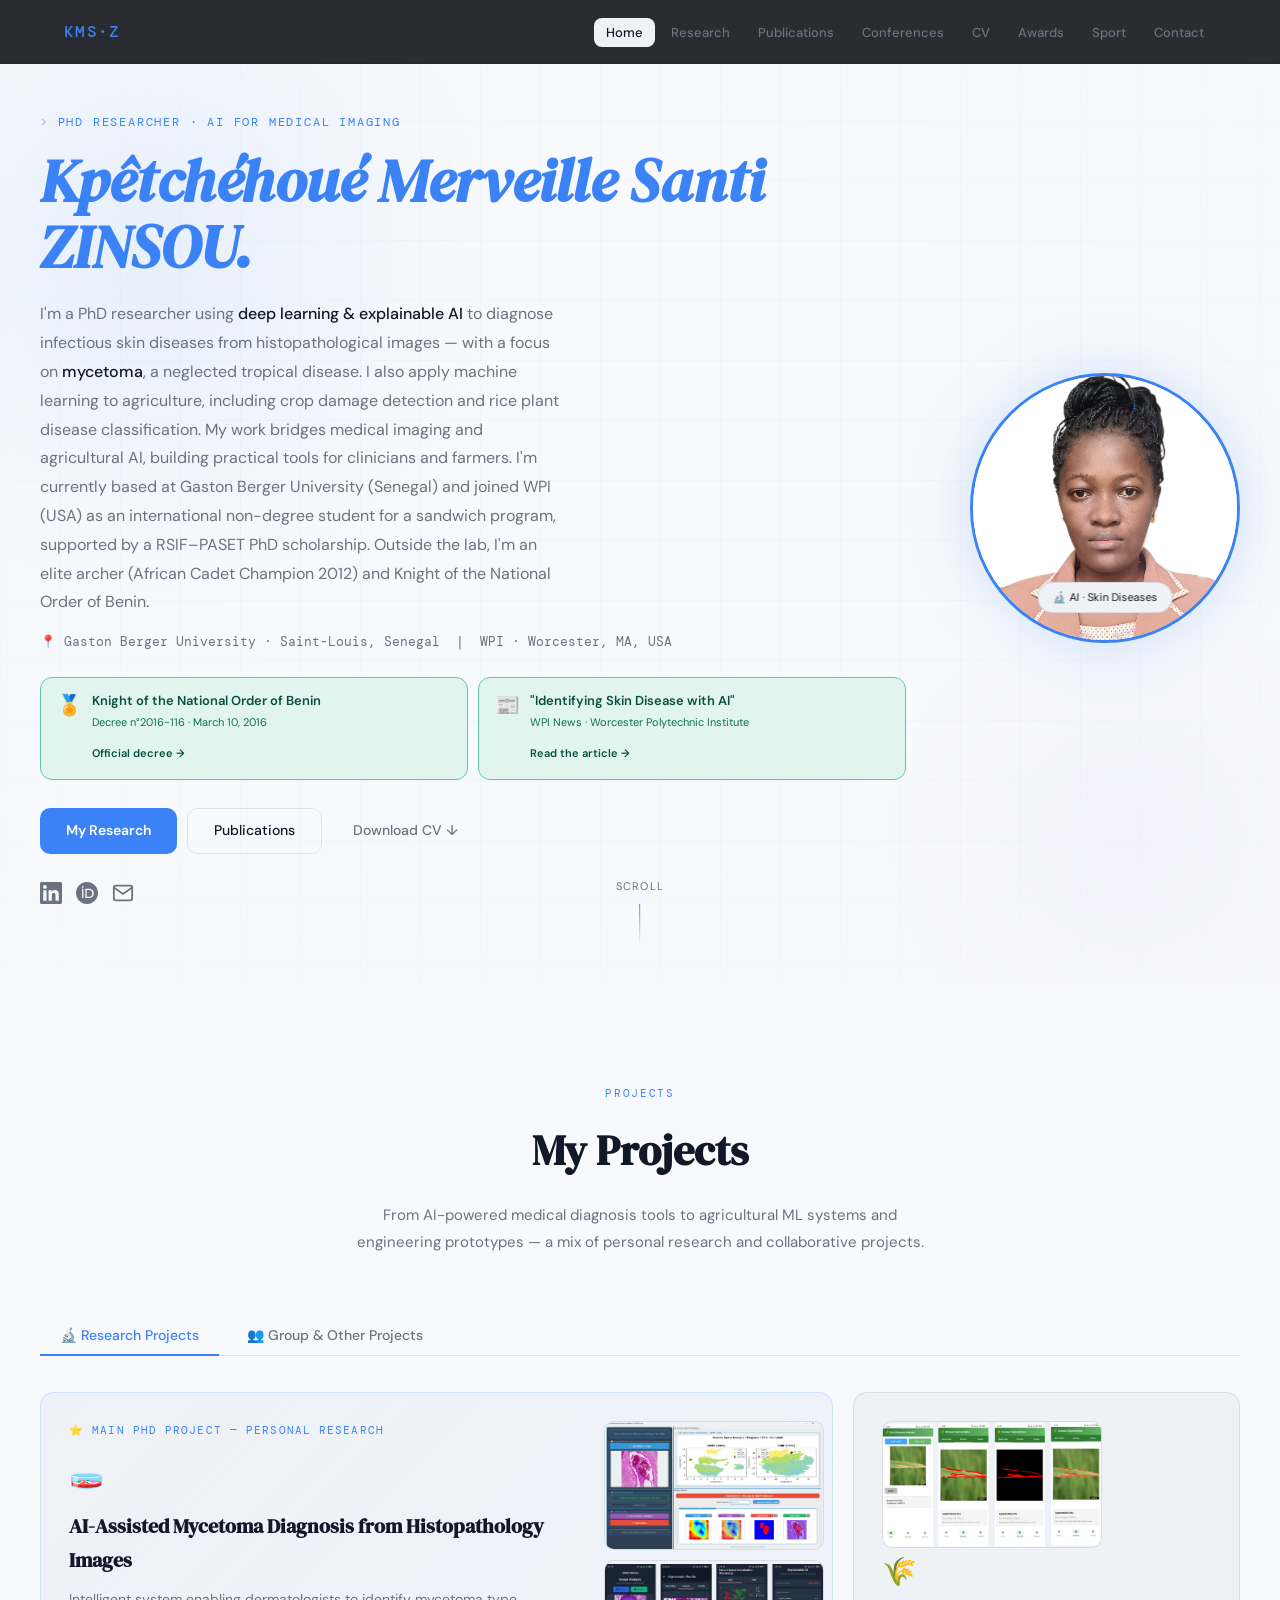
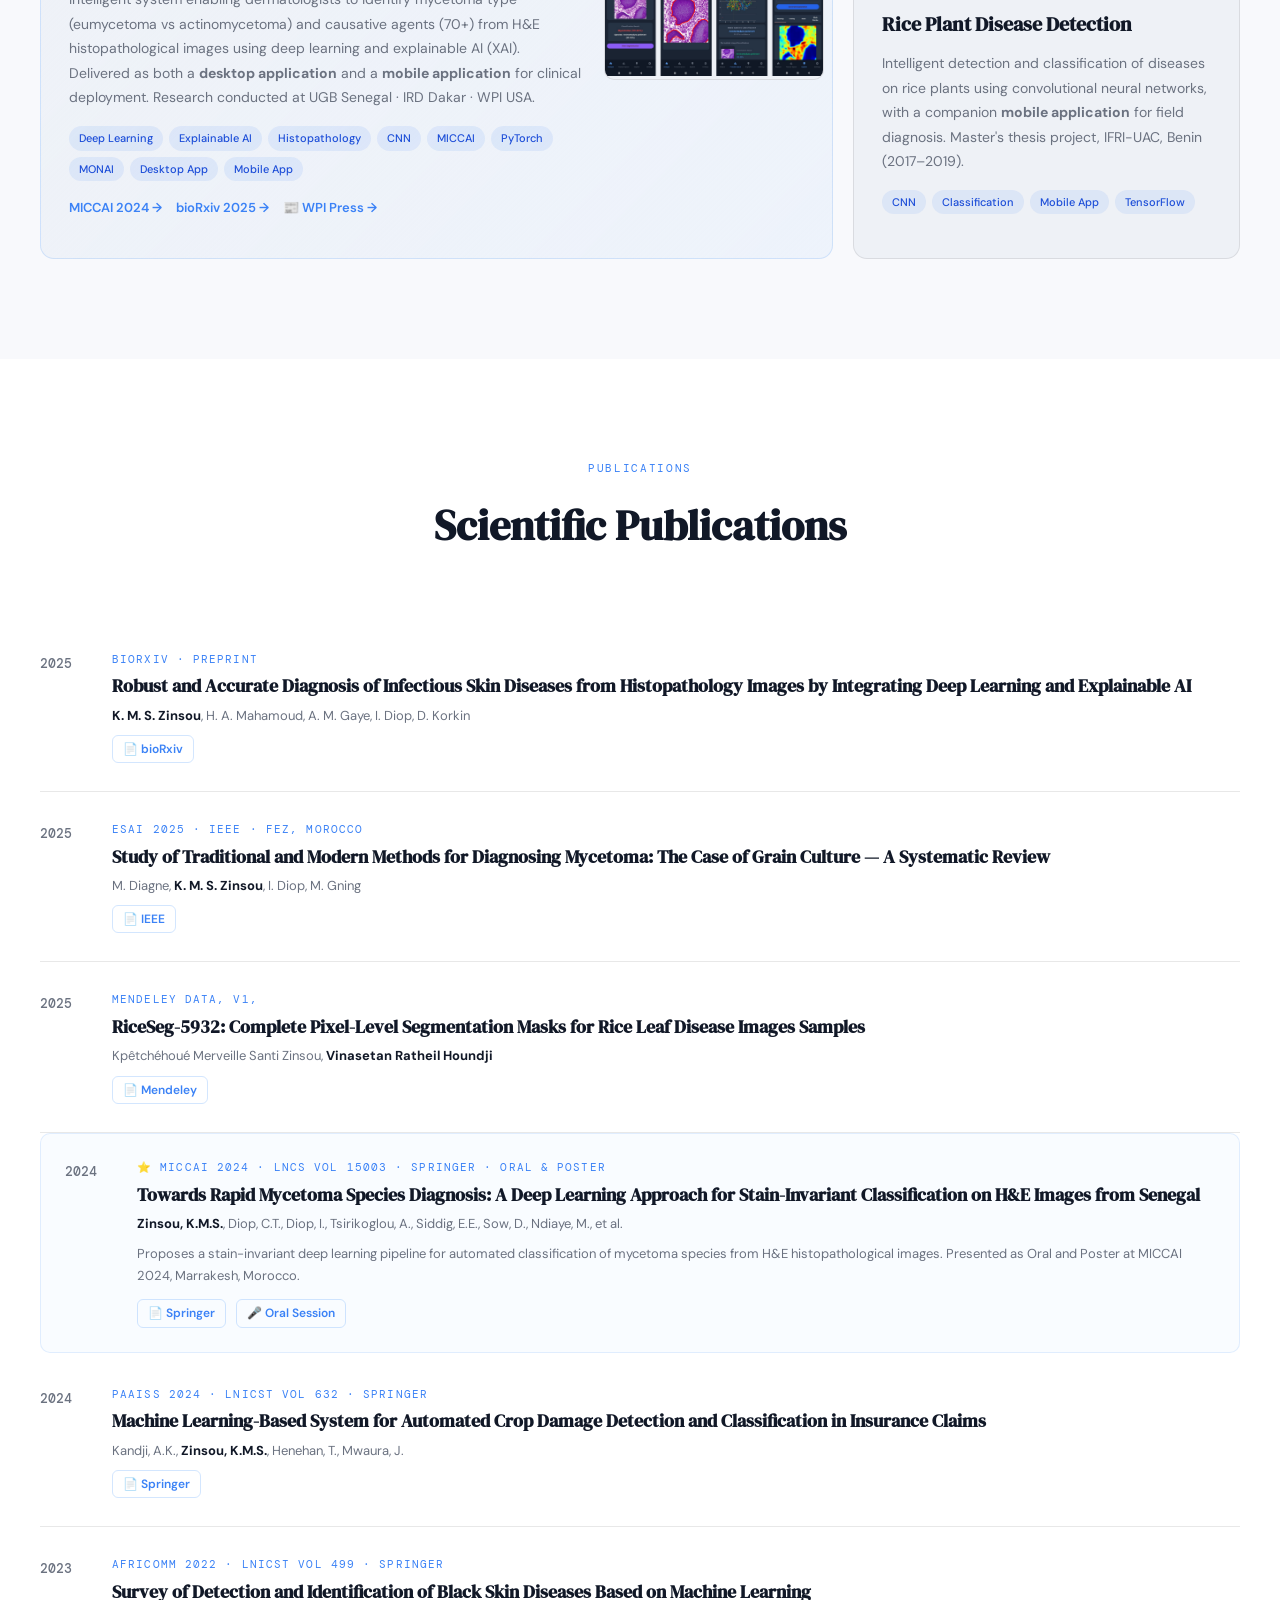
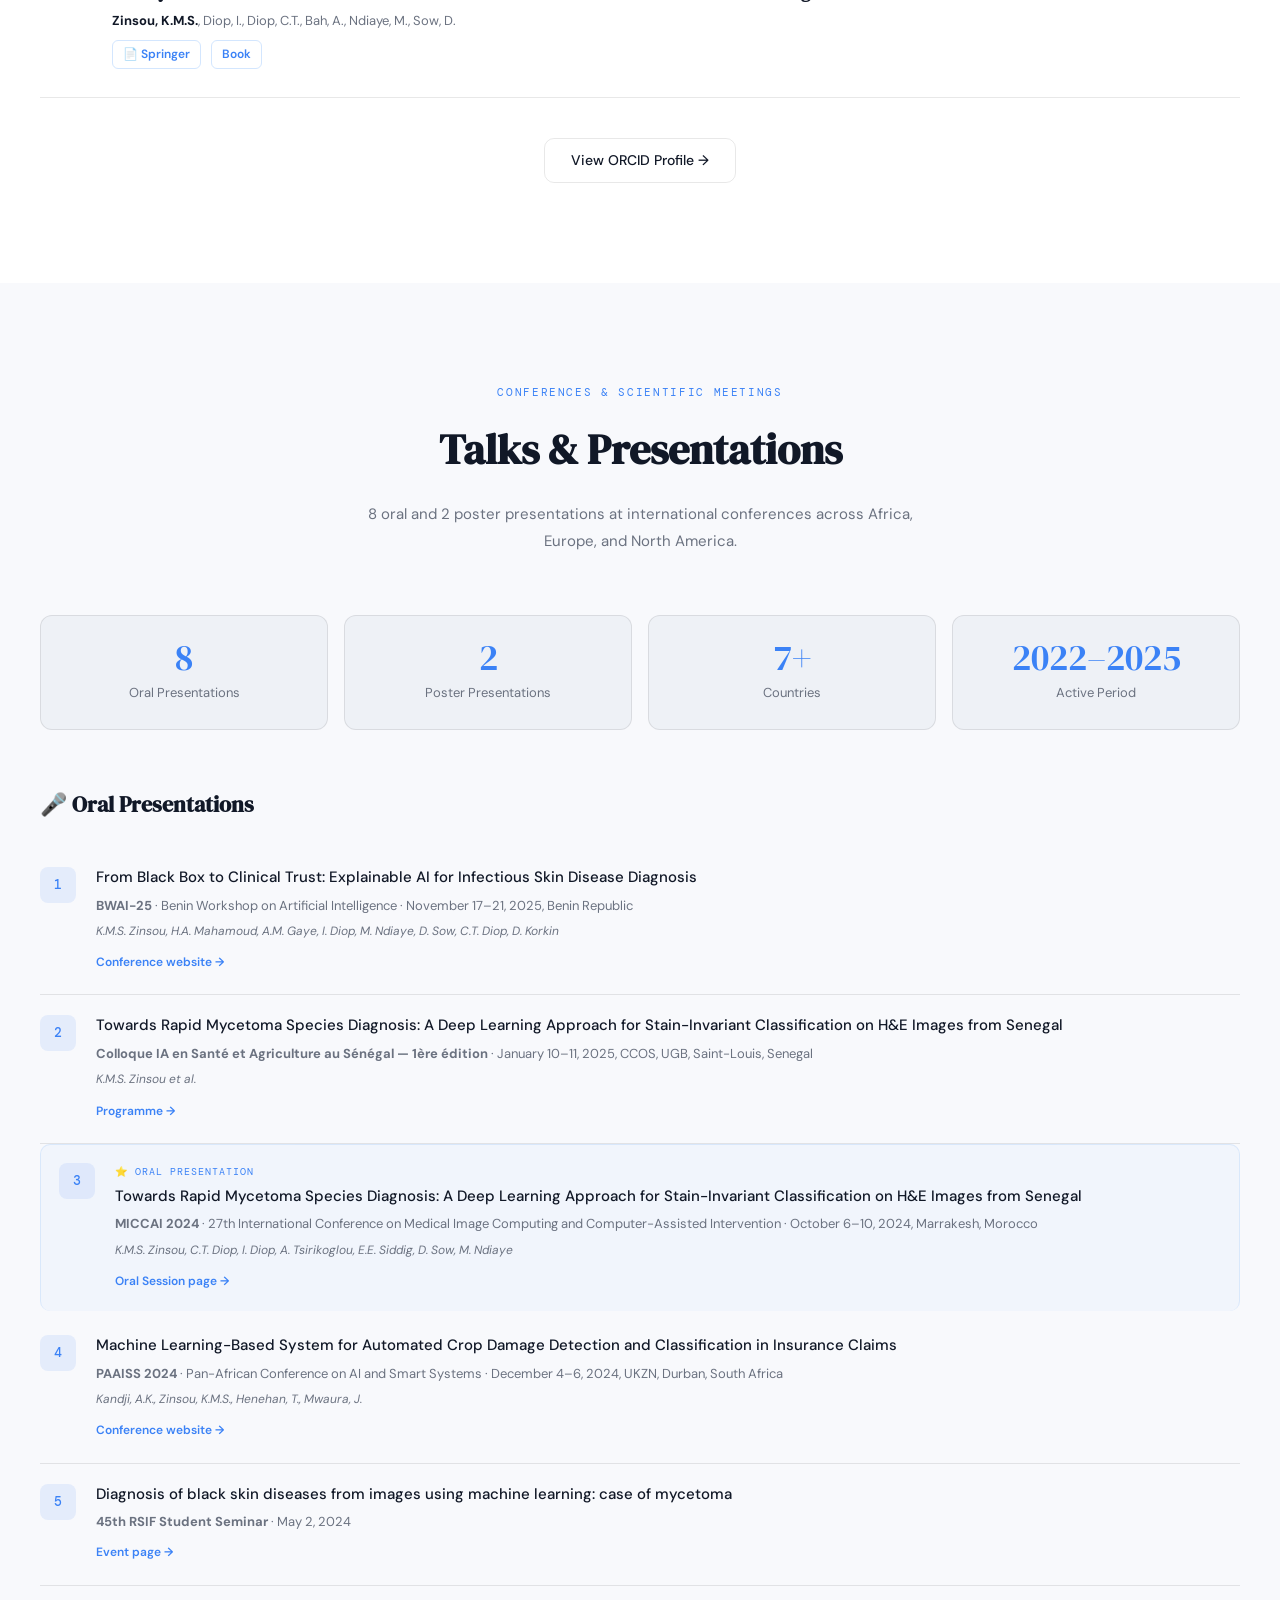
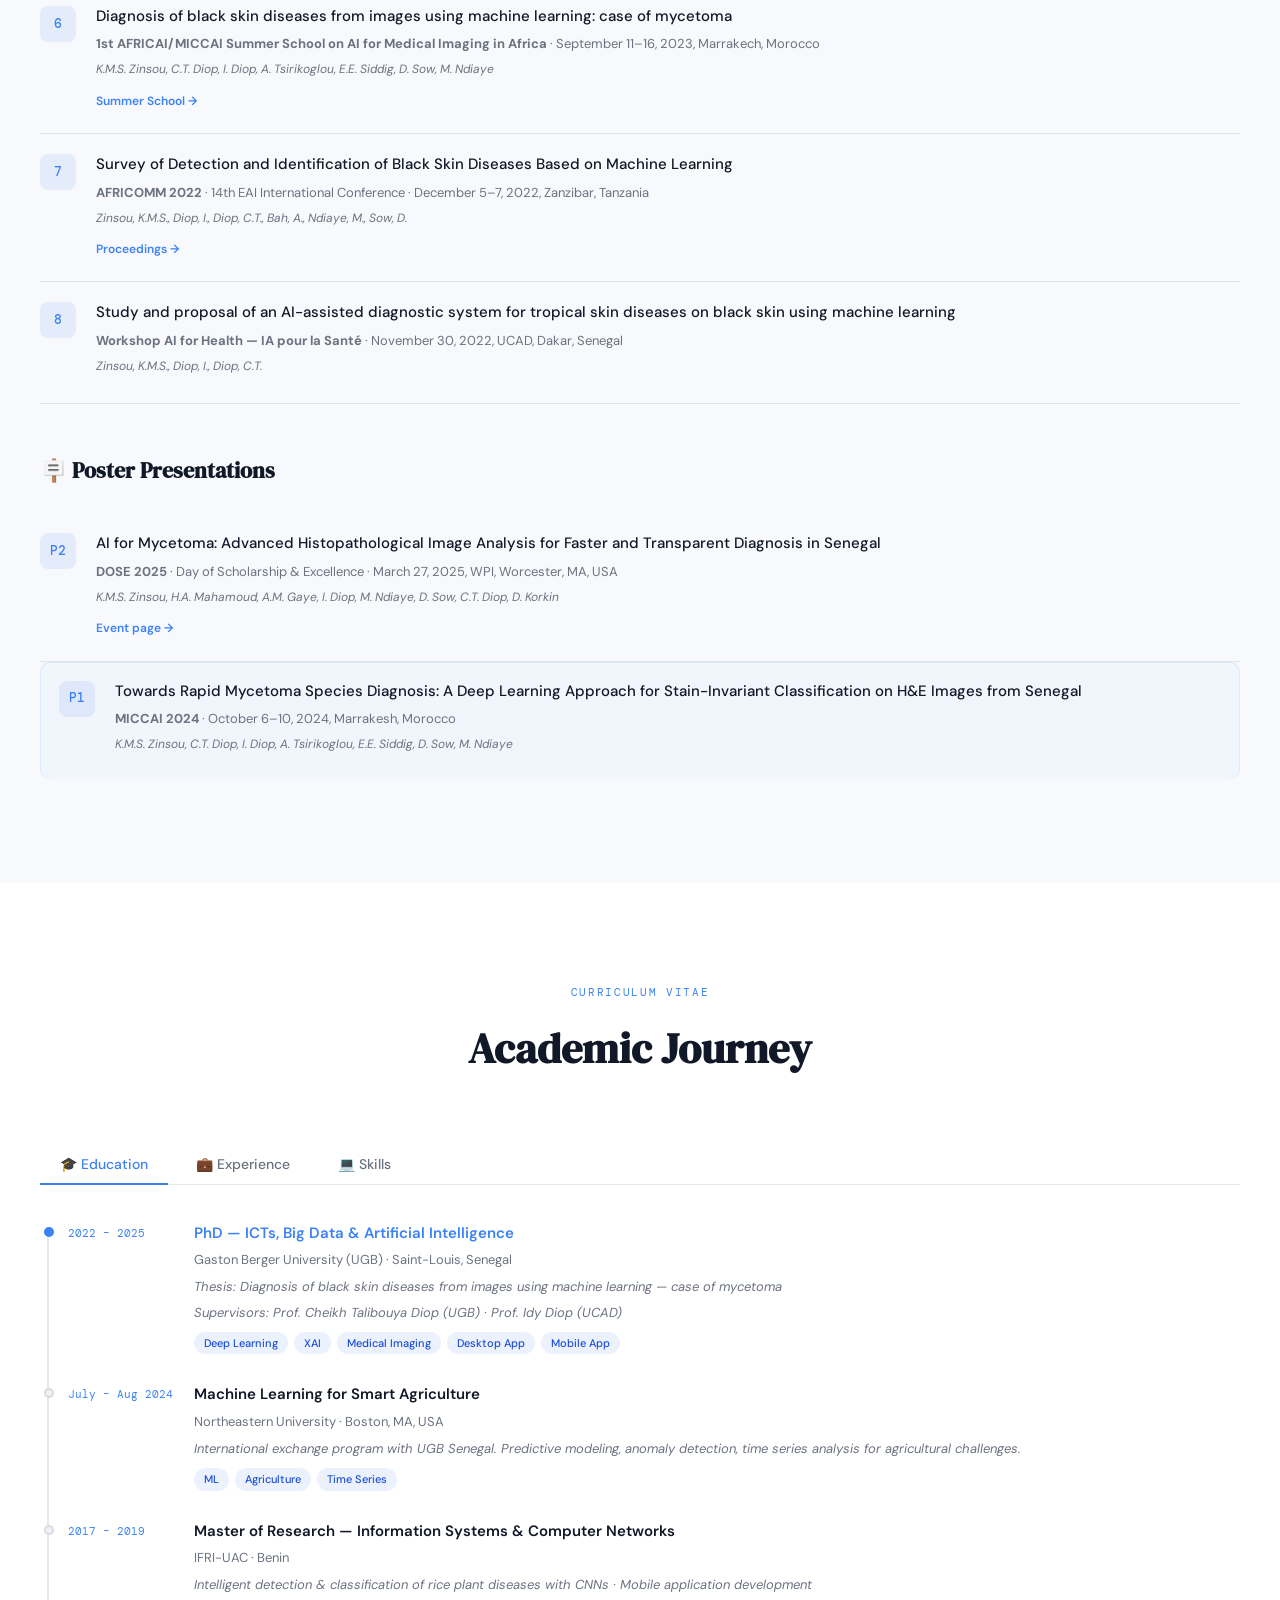
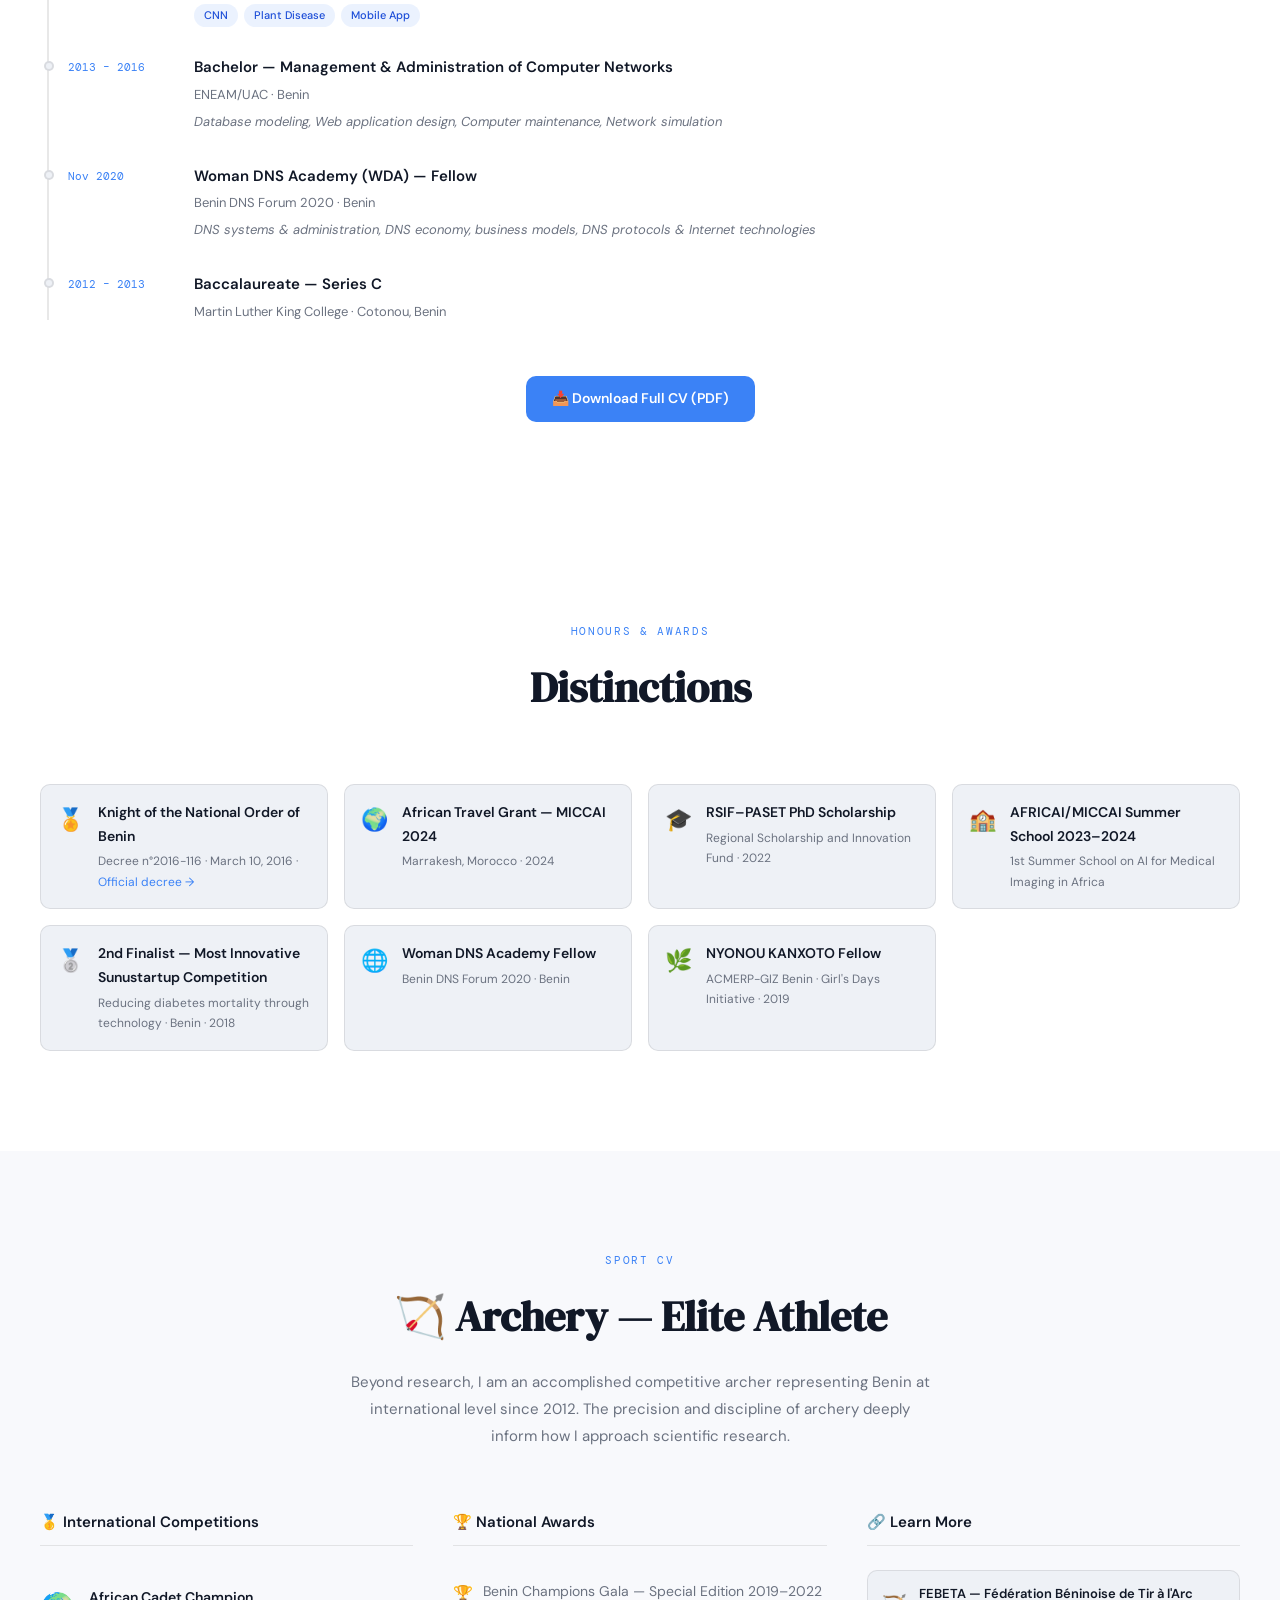
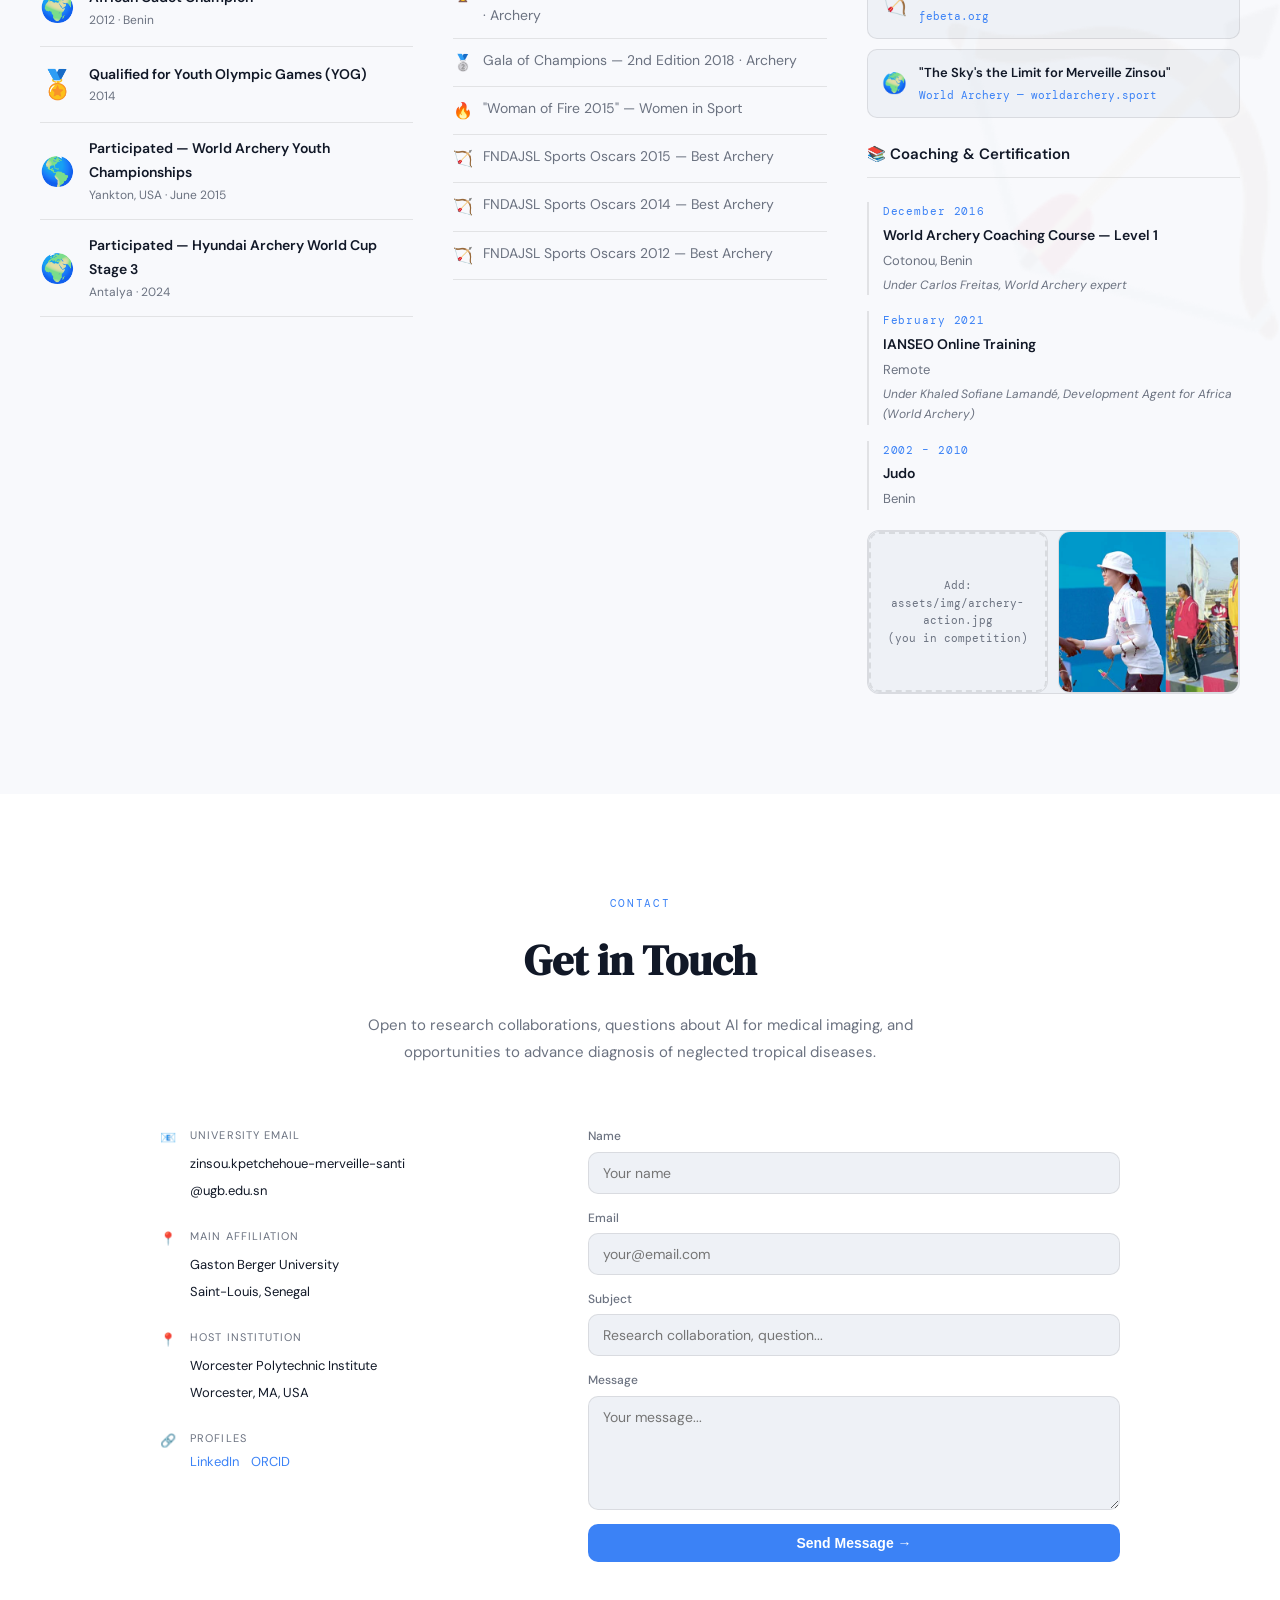
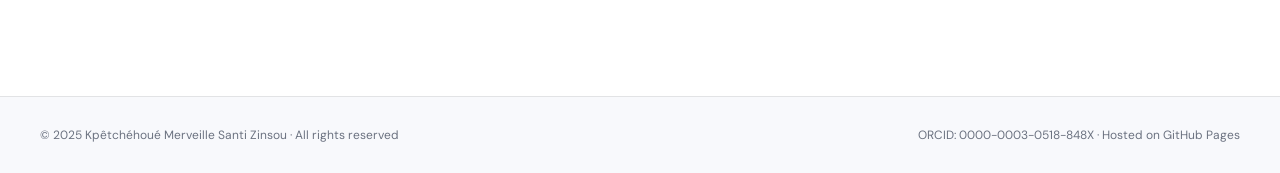
==== commit ce0dddd7: "extension issue" ====
--- a/index.html
+++ b/index.html
@@ -89,7 +89,7 @@
 
       <div class="hero-photo">
         <div class="photo-frame">
-          <img src="assets/img/profile.PNG" alt="Kpêtchéhoué Merveille Santi Zinsou"/>
+          <img src="assets/img/profile.png" alt="Kpêtchéhoué Merveille Santi Zinsou"/>
         </div>
         <div class="photo-badge">🔬 AI · Skin Diseases</div>
         <!--div class="photo-badge-2">🏹 African Champion · Archery</div-->
@@ -154,17 +154,17 @@
               </div>
               <div class="project-imgs-col">
                 <div class="project-img-slot clickable"
-                  onclick="openLightbox('assets/img/project-mycetoma-desktop.PNG','Desktop application — mycetoma diagnosis')"
+                  onclick="openLightbox('assets/img/project-mycetoma-desktop.png','Desktop application — mycetoma diagnosis')"
                   title="Click to enlarge">
-                  <img src="assets/img/project-mycetoma-desktop.PNG" alt="Desktop app — mycetoma"
+                  <img src="assets/img/project-mycetoma-desktop.png" alt="Desktop app — mycetoma"
                     onerror="this.parentNode.classList.add('no-img')"/>
                   <div class="project-img-hint">Add: assets/img/project-mycetoma-desktop.jpg</div>
                   <div class="img-overlay">🔍 Desktop app</div>
                 </div>
                 <div class="project-img-slot clickable"
-                  onclick="openLightbox('assets/img/project-mycetoma-mobile.PNG','Mobile application — mycetoma diagnosis')"
+                  onclick="openLightbox('assets/img/project-mycetoma-mobile.png','Mobile application — mycetoma diagnosis')"
                   title="Click to enlarge">
-                  <img src="assets/img/project-mycetoma-mobile.PNG" alt="Mobile app — mycetoma"
+                  <img src="assets/img/project-mycetoma-mobile.png" alt="Mobile app — mycetoma"
                     onerror="this.parentNode.classList.add('no-img')"/>
                   <div class="project-img-hint">Add: assets/img/project-mycetoma-mobile.jpg</div>
                   <div class="img-overlay">🔍 Mobile app</div>
@@ -176,9 +176,9 @@
           <!-- RICE -->
           <div class="project-card">
             <div class="project-img-slot clickable"
-              onclick="openLightbox('assets/img/project-rice.PNG','Rice plant disease detection — CNN + Mobile App')"
+              onclick="openLightbox('assets/img/project-rice.png','Rice plant disease detection — CNN + Mobile App')"
               title="Click to enlarge">
-              <img src="assets/img/project-rice.PNG" alt="Rice plant disease detection"
+              <img src="assets/img/project-rice.png" alt="Rice plant disease detection"
                 onerror="this.parentNode.classList.add('no-img')"/>
               <div class="project-img-hint">Add: assets/img/project-rice.jpg<br>(model output or app screenshot)</div>
               <div class="img-overlay">🔍 View result</div>
@@ -214,9 +214,9 @@
           <div class="project-card project-group">
             <div class="project-group-badge">👥 Group Project · International Exchange</div>
             <div class="project-img-slot clickable"
-              onclick="openLightbox('assets/img/project-agriculture.PNG','ML for Smart Agriculture — Northeastern University & UGB Senegal')"
+              onclick="openLightbox('assets/img/project-agriculture.png','ML for Smart Agriculture — Northeastern University & UGB Senegal')"
               title="Click to enlarge">
-              <img src="assets/img/project-agriculture.PNG" alt="ML for agriculture"
+              <img src="assets/img/project-agriculture.png" alt="ML for agriculture"
                 onerror="this.parentNode.classList.add('no-img')"/>
               <div class="project-img-hint">Add: assets/img/project-agriculture.jpg<br>(figure from the paper or course)</div>
               <div class="img-overlay">🔍 View</div>
@@ -1018,9 +1018,9 @@
               </div>
               <!-- Optional 2nd photo — remove if not needed -->
               <div class="sport-photo-item clickable"
-                onclick="openLightbox('assets/img/archery-action-2.PNG','Merveille Zinsou · Archery')"
+                onclick="openLightbox('assets/img/archery-action-2.png','Merveille Zinsou · Archery')"
                 title="Click to enlarge">
-                <img src="assets/img/archery-action-2.PNG"
+                <img src="assets/img/archery-action-2.png"
                   alt="Merveille Zinsou archery"
                   onerror="this.parentNode.classList.add('no-img')"/>
                 <div class="project-img-hint">Add: assets/img/archery-action-2.jpg<br>(optional 2nd photo)</div>
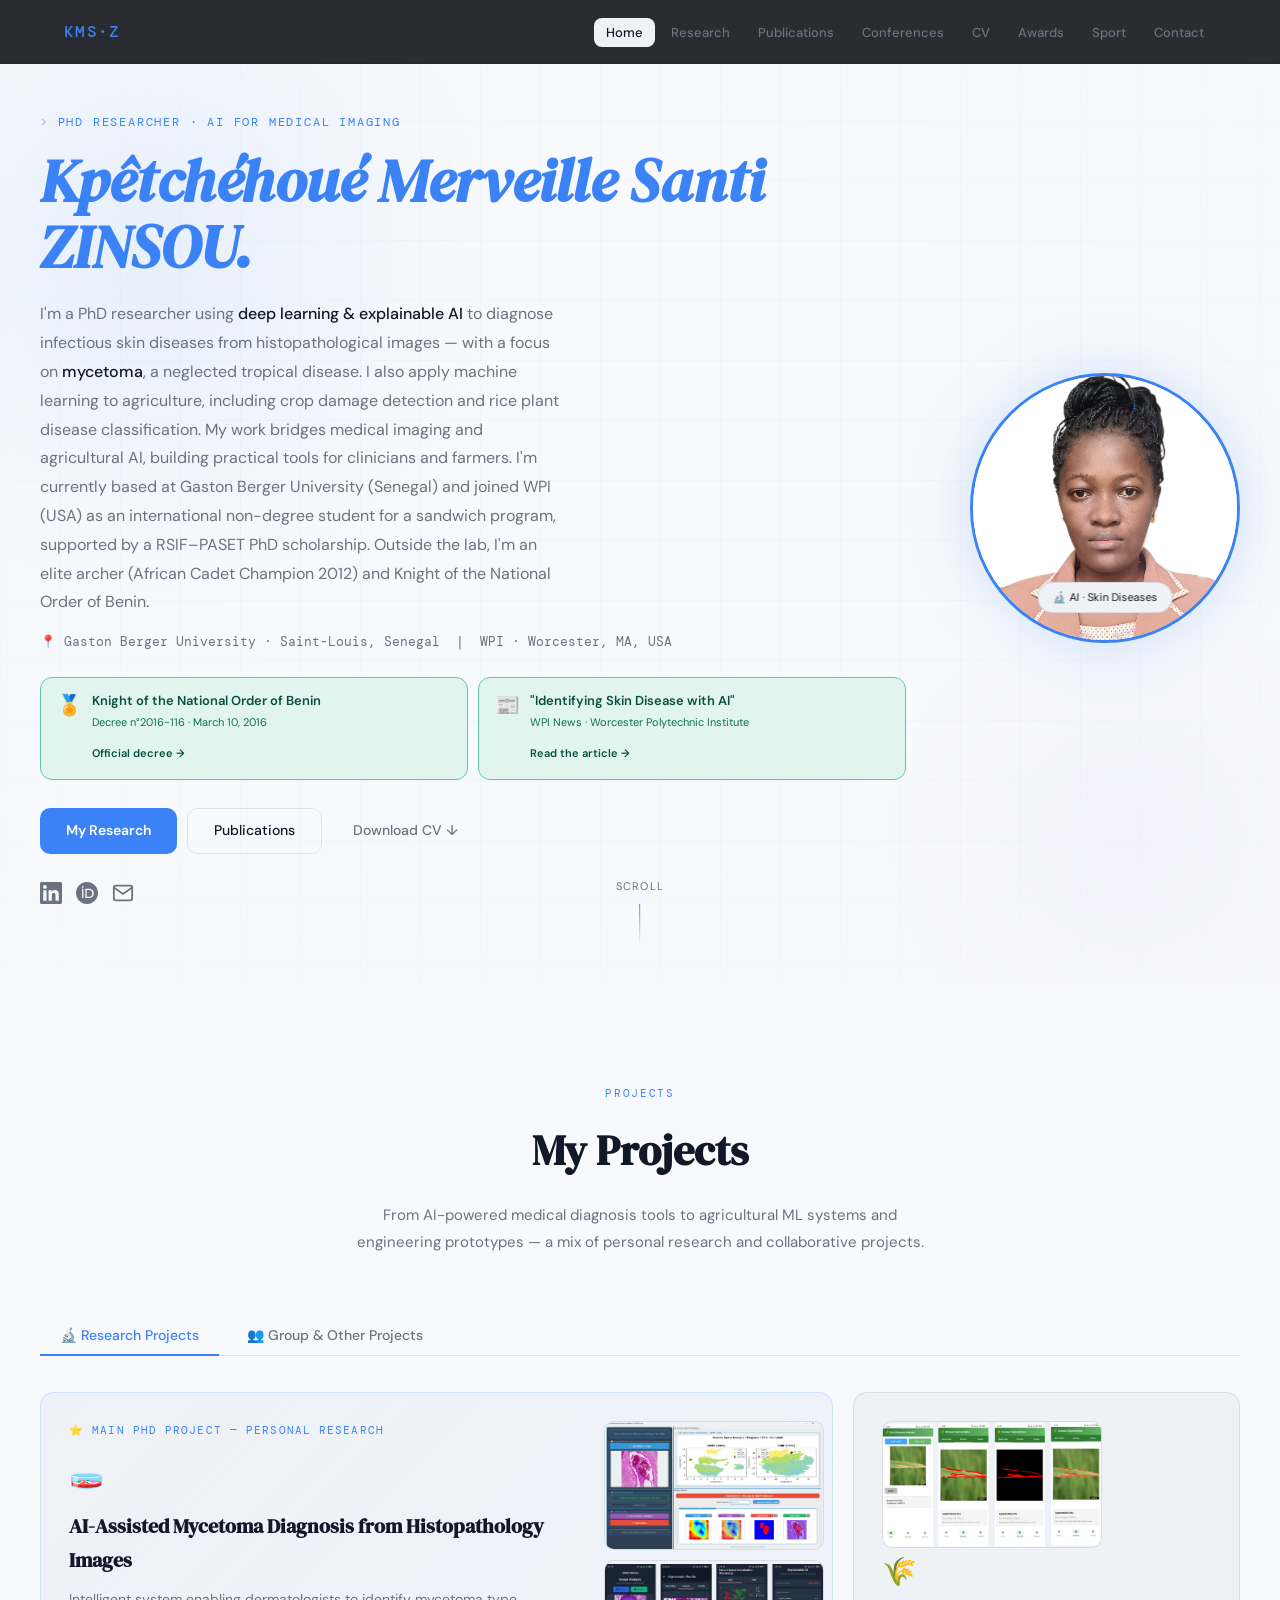
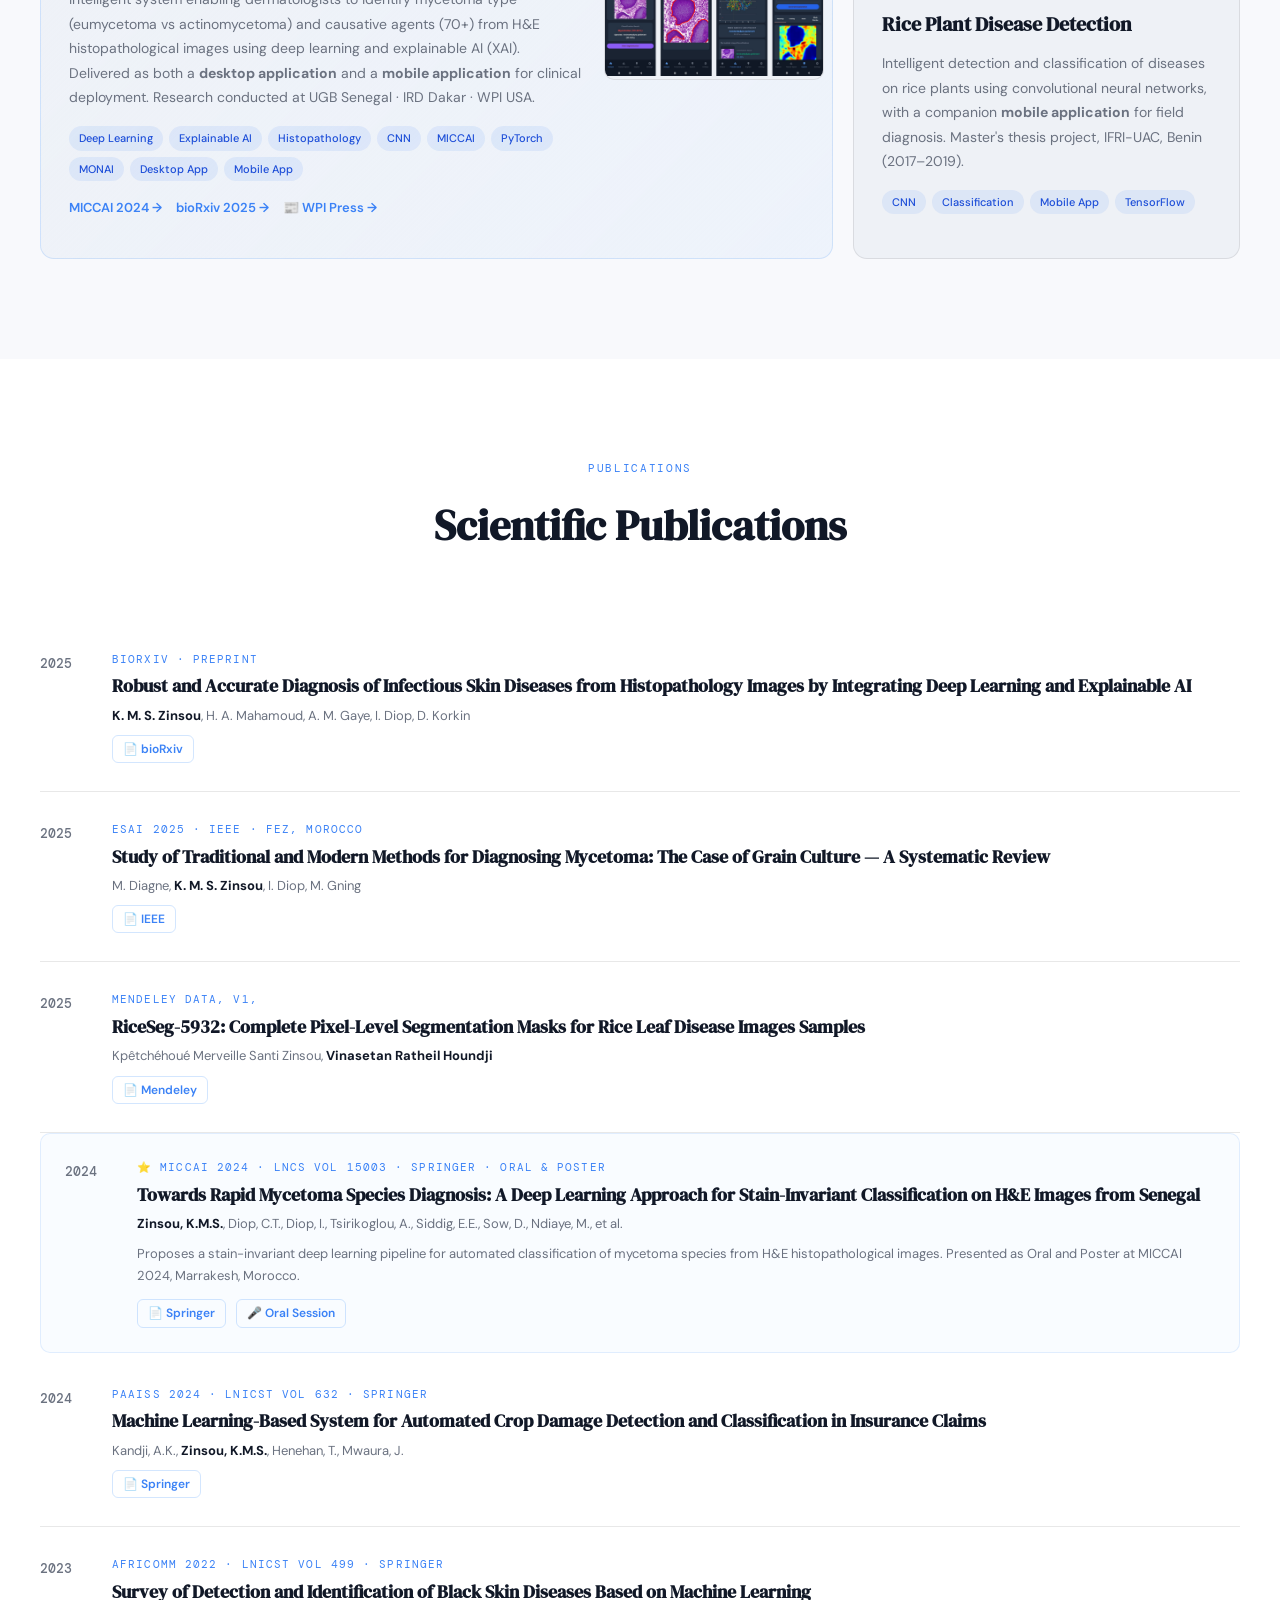
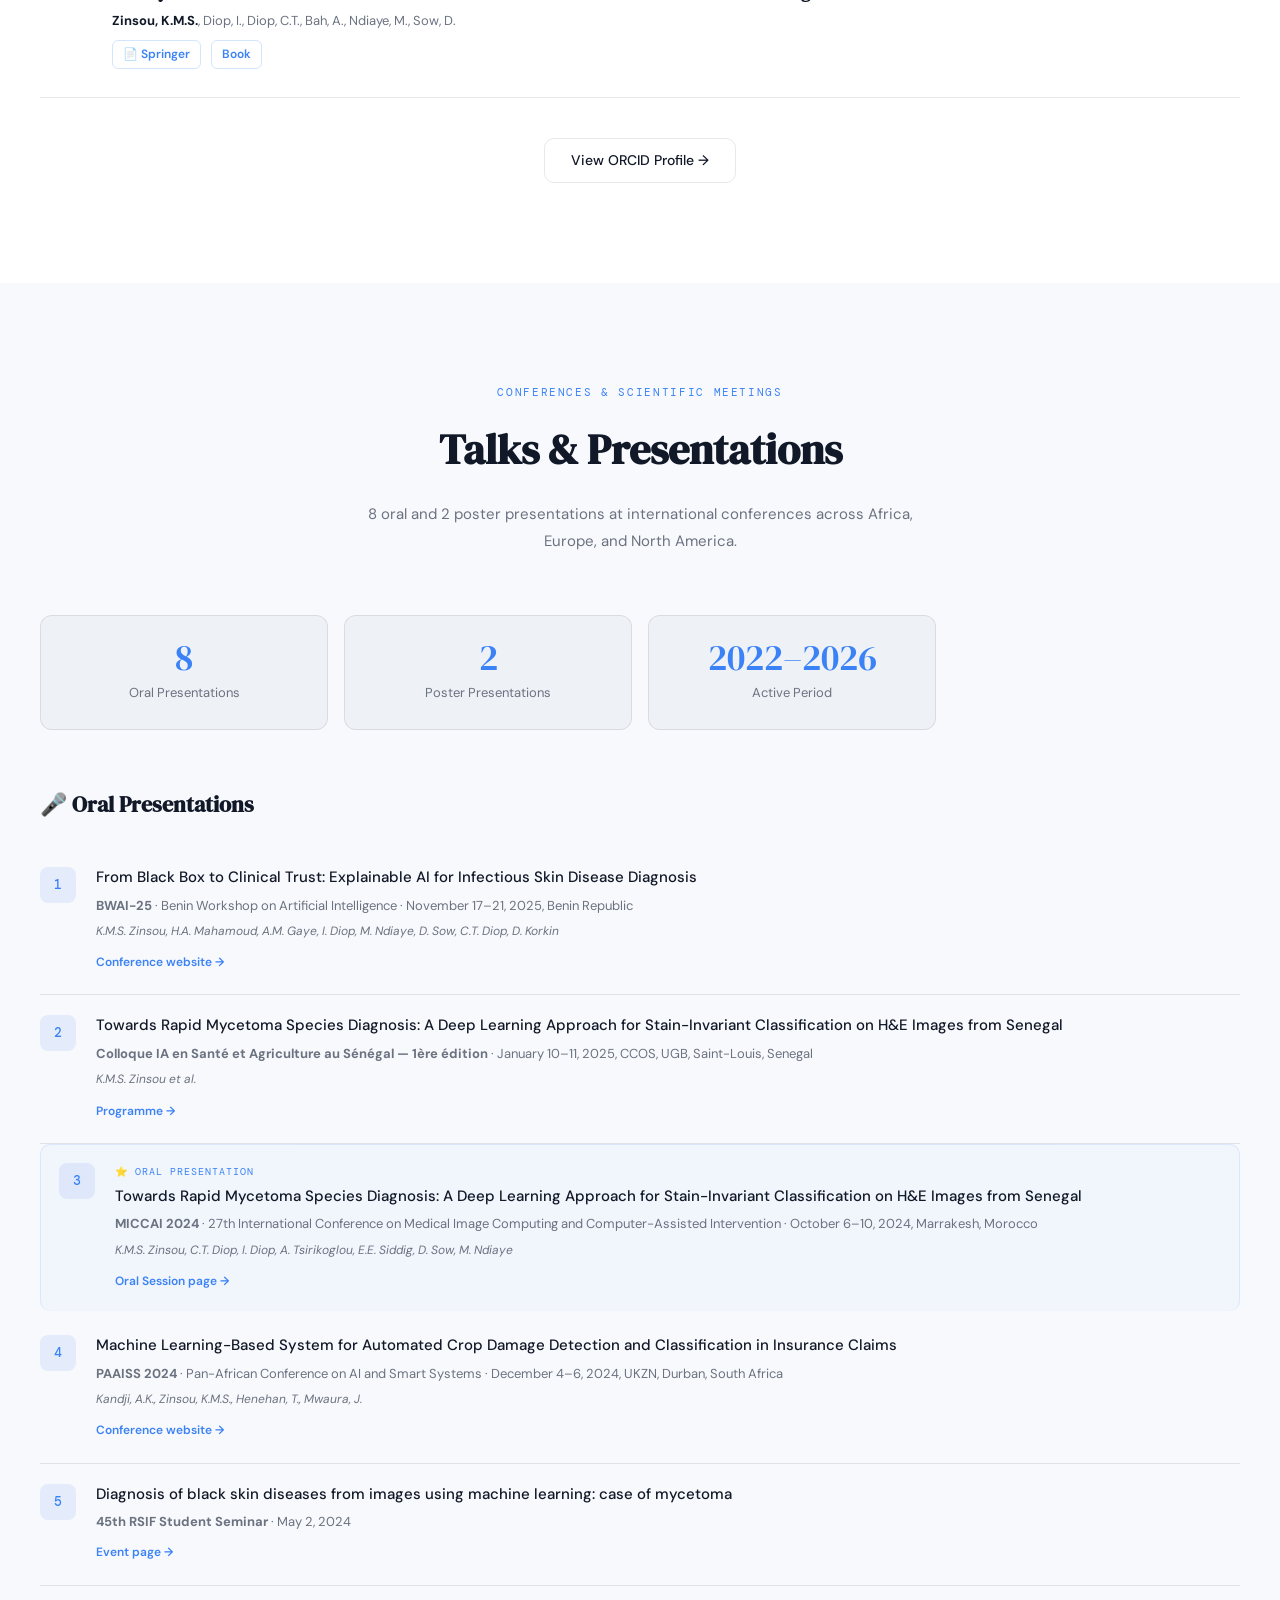
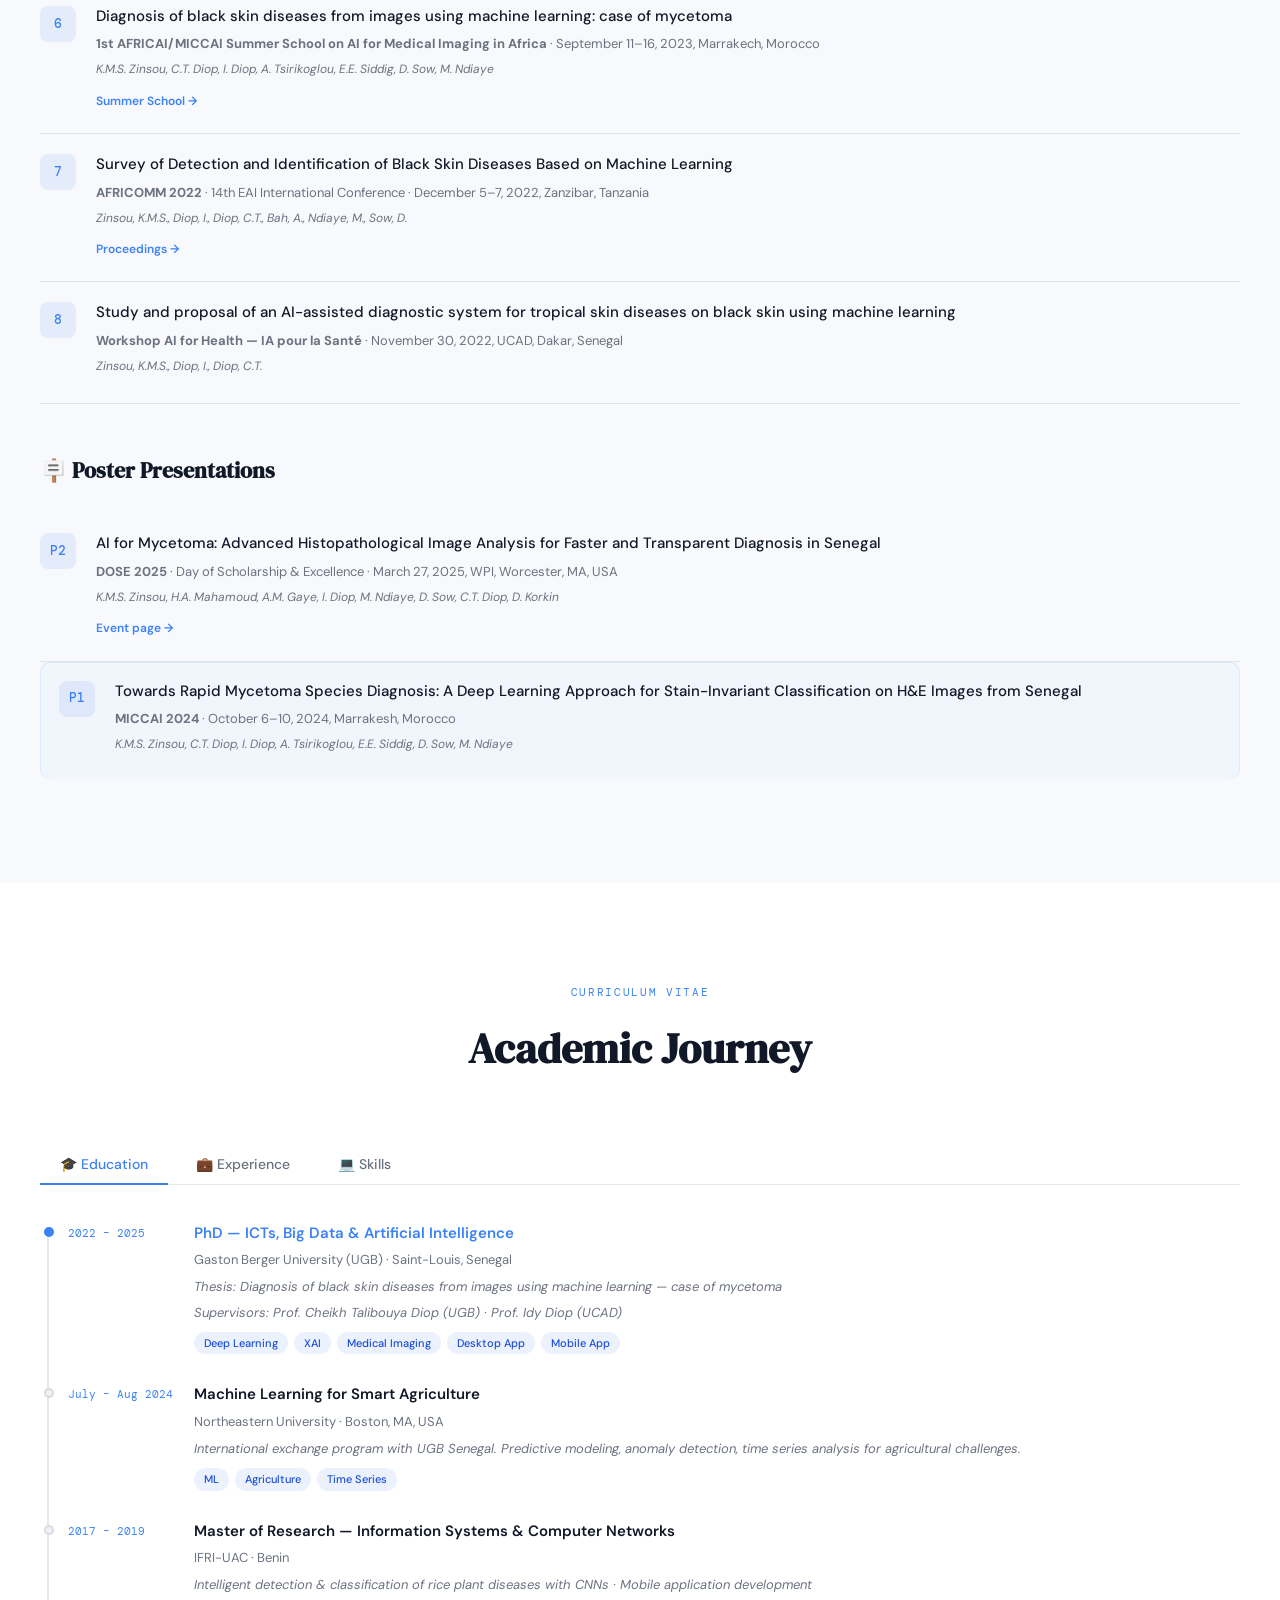
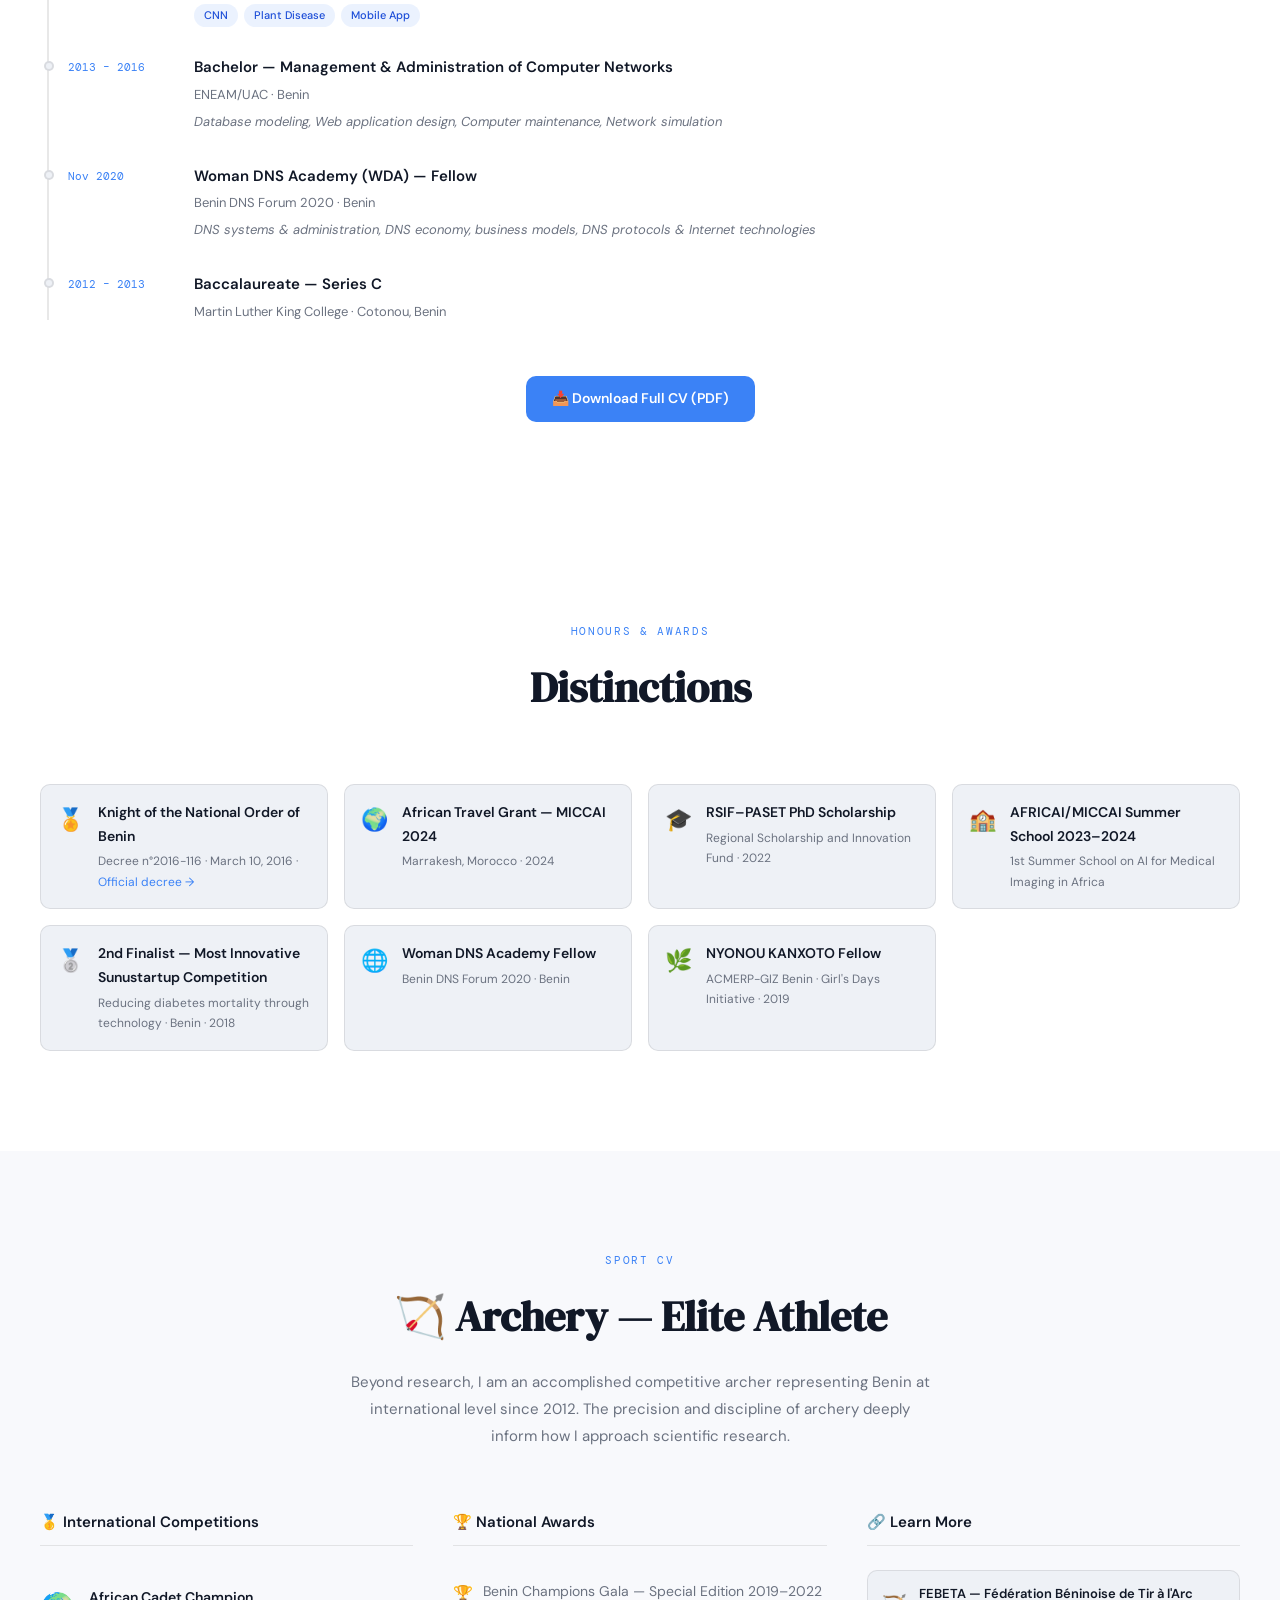
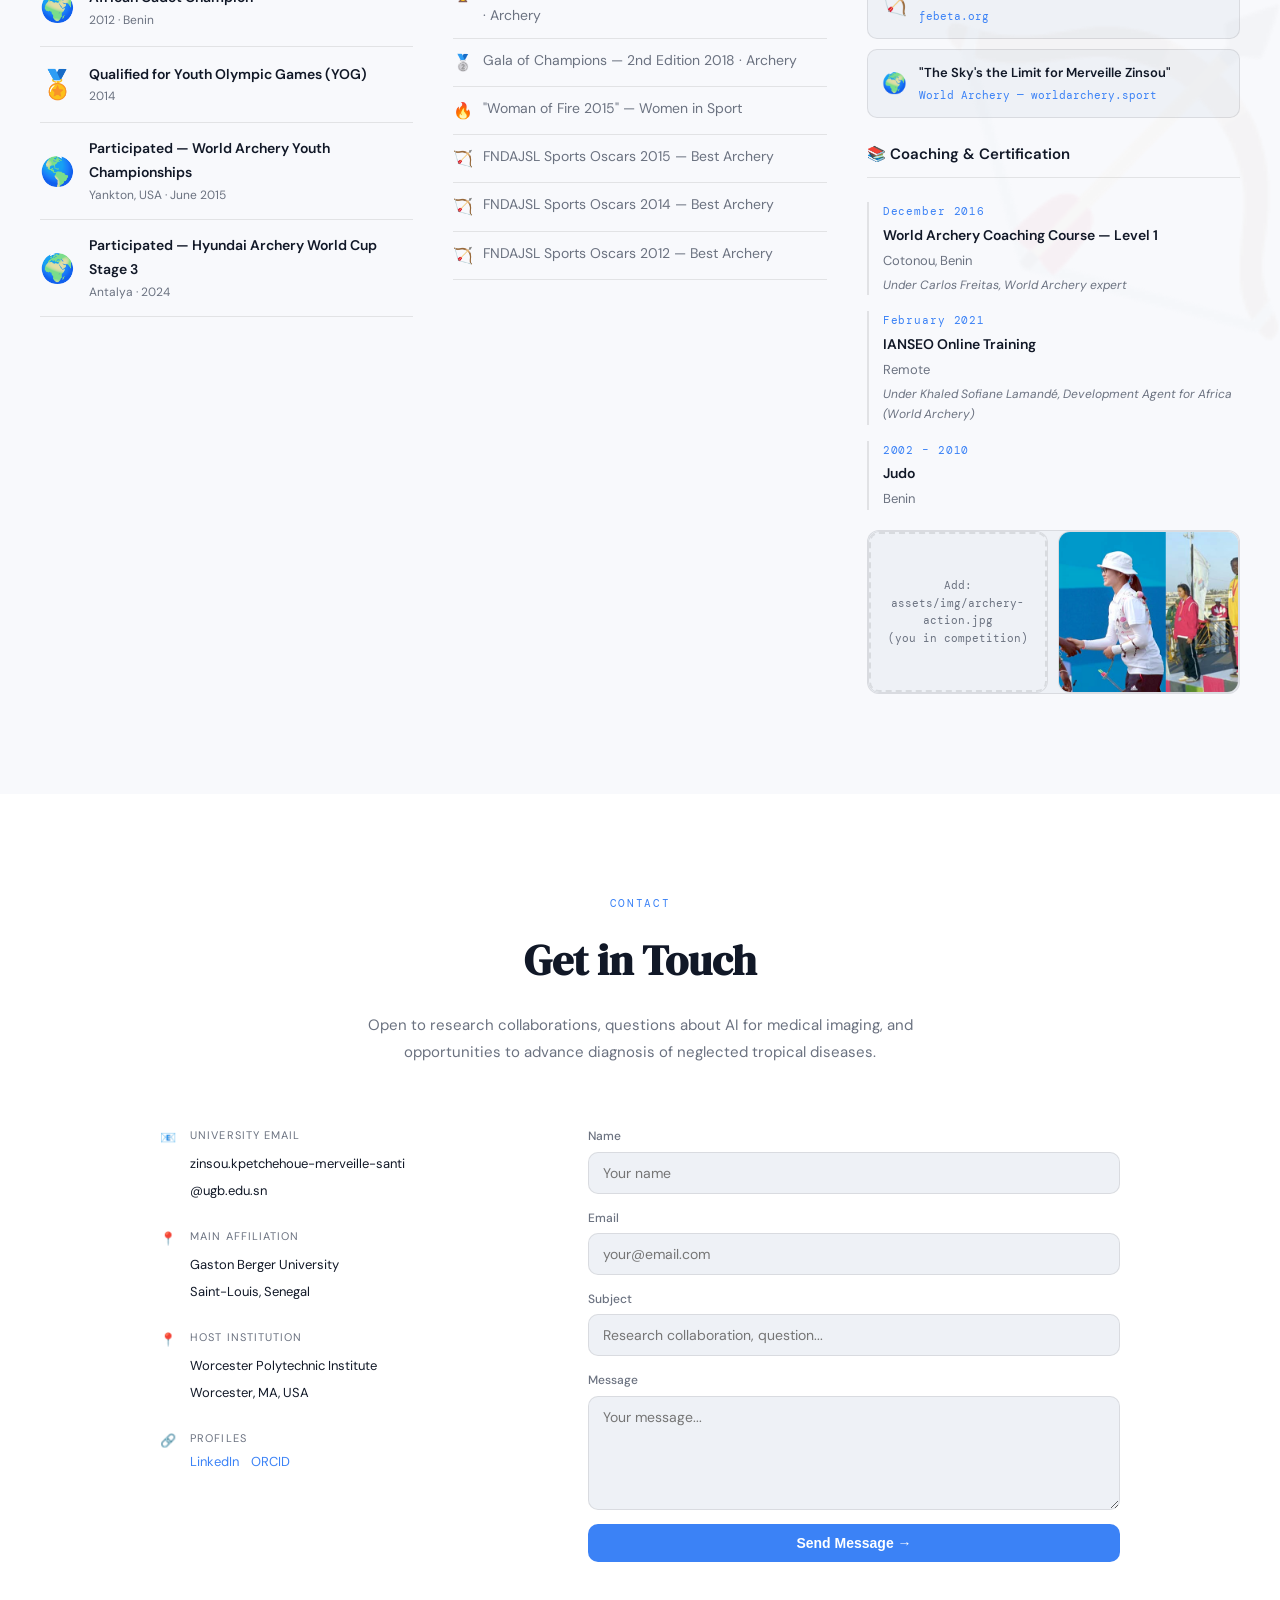
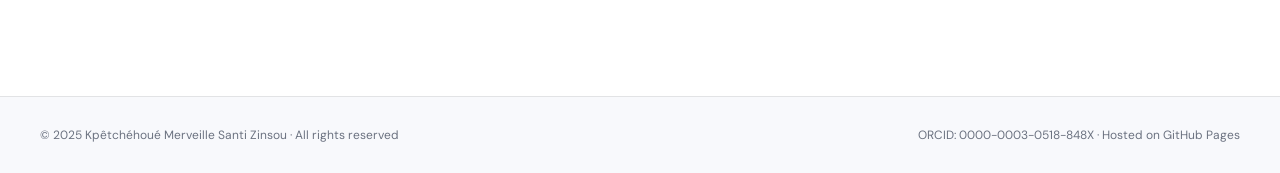
==== commit 9ec0bf38: "seo reference and supervision" ====
--- a/index.html
+++ b/index.html
@@ -3,7 +3,15 @@
 <head>
   <meta charset="UTF-8"/>
   <meta name="viewport" content="width=device-width, initial-scale=1.0"/>
-  <title>Merveille Zinsou — AI for Medical Imaging</title>
+  <meta name="description" content="Kpêtchéhoué Merveille Santi Zinsou — PhD researcher in AI for medical imaging, mycetoma diagnosis, deep learning. Gaston Berger University & WPI."/>
+  <meta name="keywords" content="Merveille Zinsou, Kpêtchéhoué Zinsou, mycetoma, deep learning, medical imaging, MICCAI, UGB, WPI"/>
+  <meta name="author" content="Kpêtchéhoué Merveille Santi Zinsou"/>
+  <meta property="og:title" content="Kpêtchéhoué Merveille Santi Zinsou — AI for Medical Imaging"/>
+  <meta property="og:description" content="PhD researcher using deep learning and XAI to diagnose skin diseases from histopathological images — mycetoma, MICCAI 2024."/>
+  <meta property="og:url" content="https://merveille-santi.github.io/zims/"/>
+  <meta property="og:type" content="website"/>
+  <link rel="canonical" href="https://merveille-santi.github.io/zims/"/>
+  <title>Kpêtchéhoué Merveille Santi Zinsou — AI for Medical Imaging</title>
   <link rel="icon" href="assets/img/favicon.png"/>
   <link href="https://fonts.googleapis.com/css2?family=DM+Serif+Display:ital@0;1&family=DM+Sans:opsz,wght@9..40,300;9..40,400;9..40,500;9..40,600&family=DM+Mono:wght@400;500&display=swap" rel="stylesheet"/>
   <link rel="stylesheet" href="assets/css/style.css"/>
@@ -412,8 +420,8 @@
       <div class="conf-stats">
         <div class="conf-stat"><span>8</span>Oral Presentations</div>
         <div class="conf-stat"><span>2</span>Poster Presentations</div>
-        <div class="conf-stat"><span>7+</span>Countries</div>
-        <div class="conf-stat"><span>2022–2025</span>Active Period</div>
+        <!--div class="conf-stat"><span>7+</span>Countries</div-->
+        <div class="conf-stat"><span>2022–2026</span>Active Period</div>
       </div>
 
       <h3 class="conf-section-title">🎤 Oral Presentations</h3>
@@ -774,7 +782,7 @@
             <div class="skill-domain-name">Medical Imaging</div>
             <div class="skill-domain-tags">
               <span>H&E Histopathology</span><span>Stain normalization</span>
-              <span>SimpleITK</span><span>DICOM</span><span>Skin lesion analysis</span>
+              <span>DICOM</span><span>Skin lesion analysis</span>
               <span>Mycetoma grains detection</span>
             </div>
           </div>
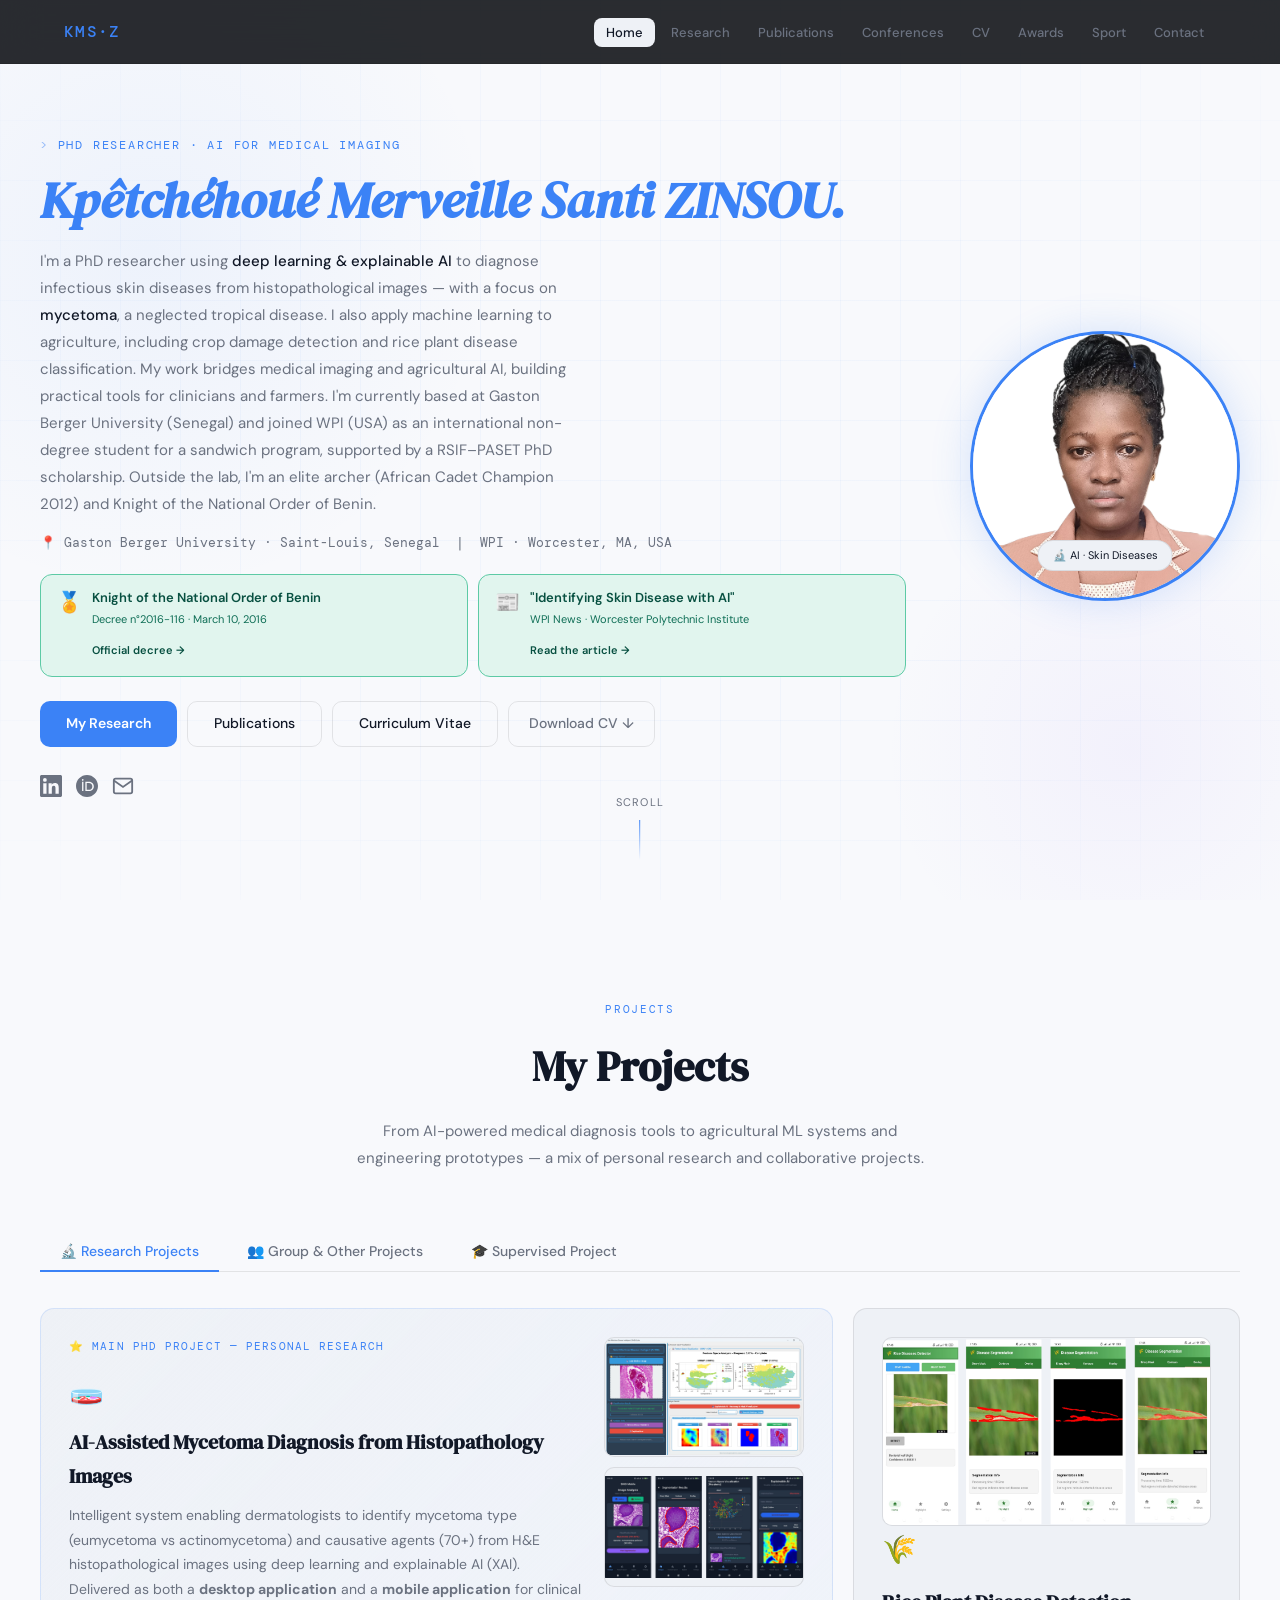
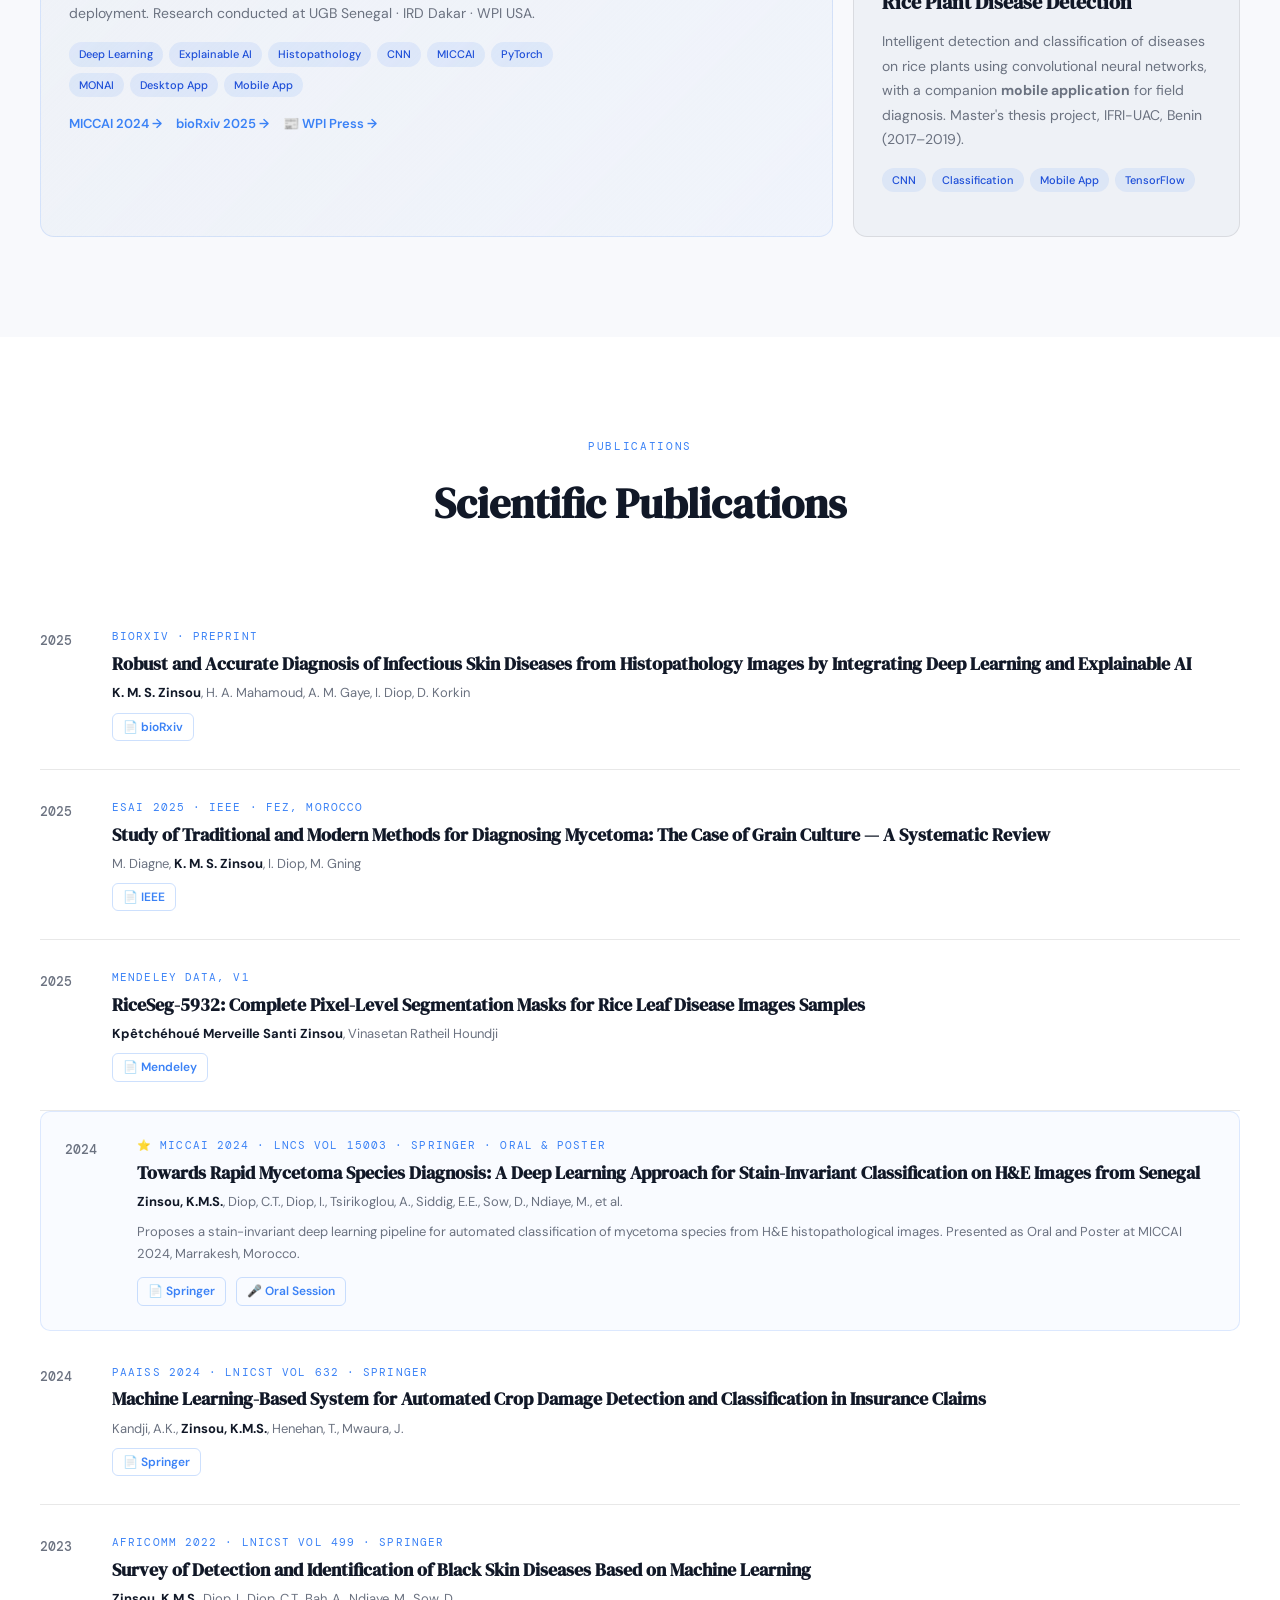
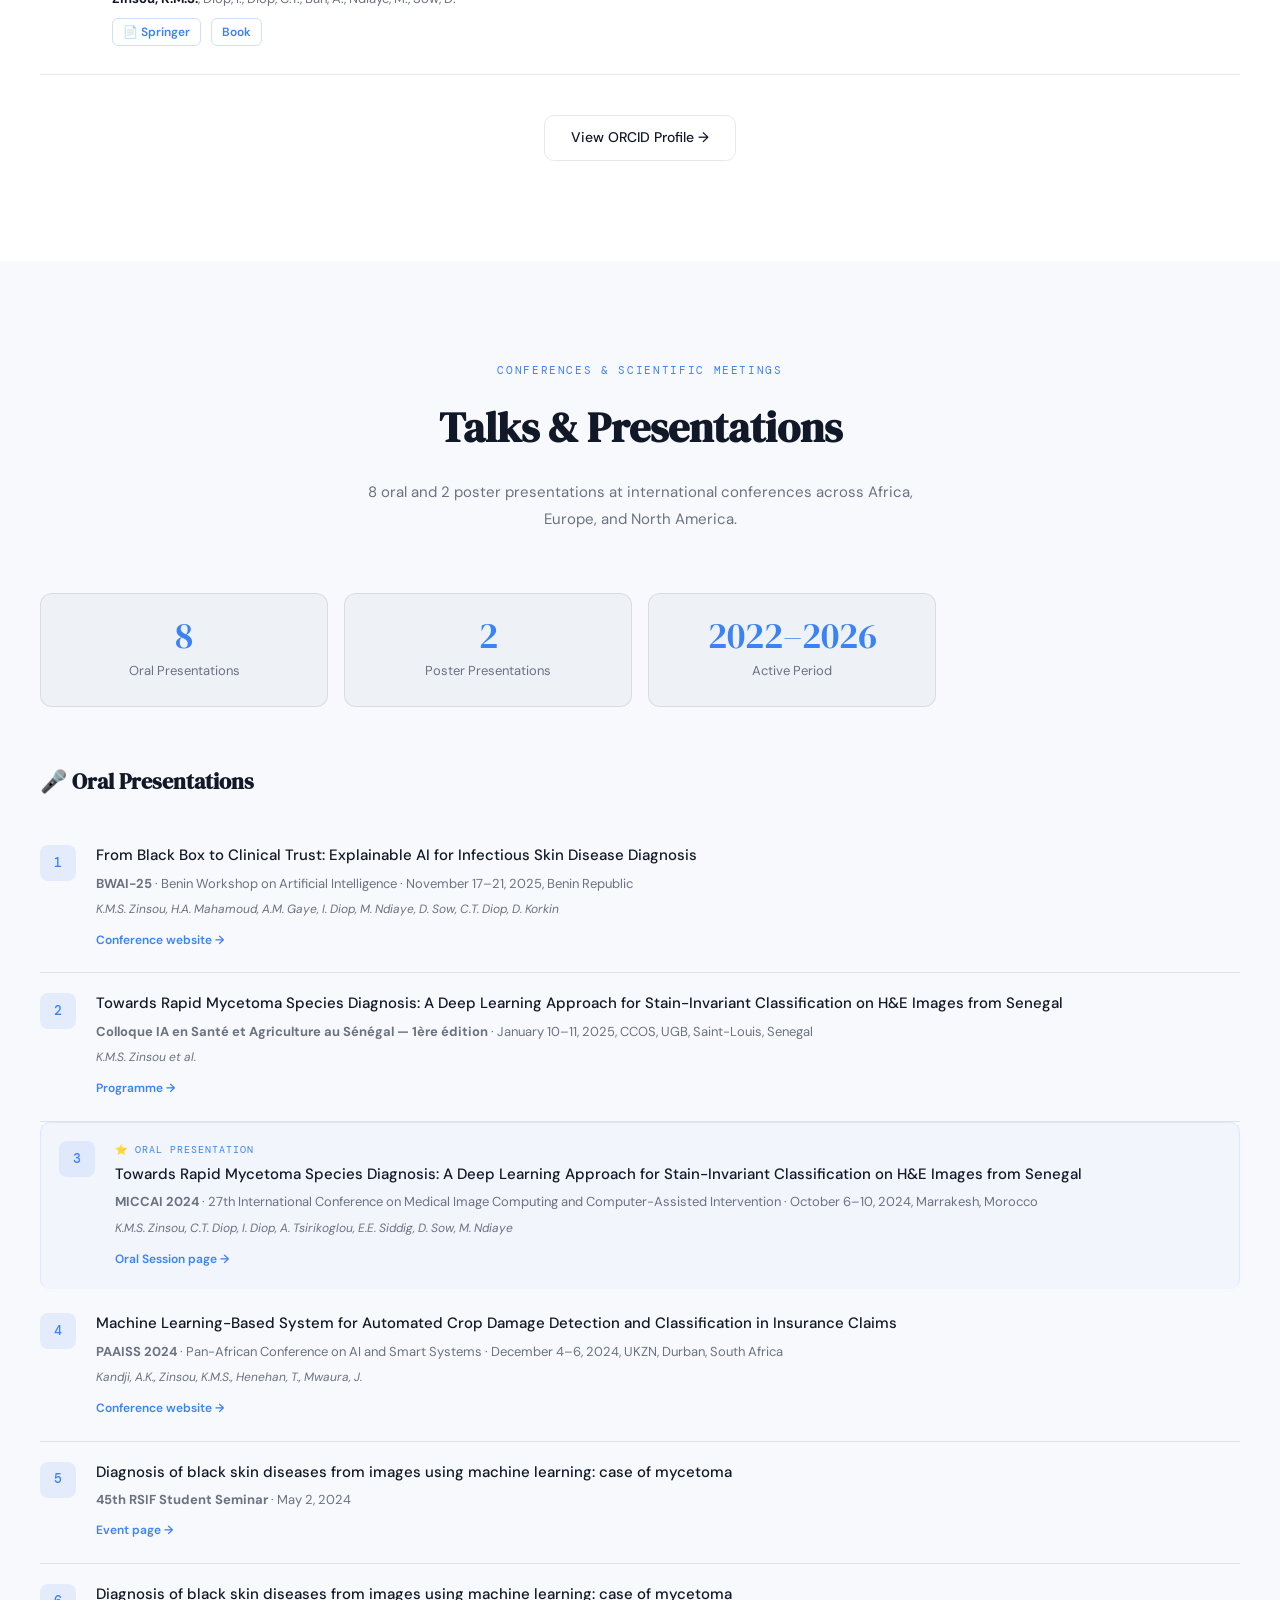
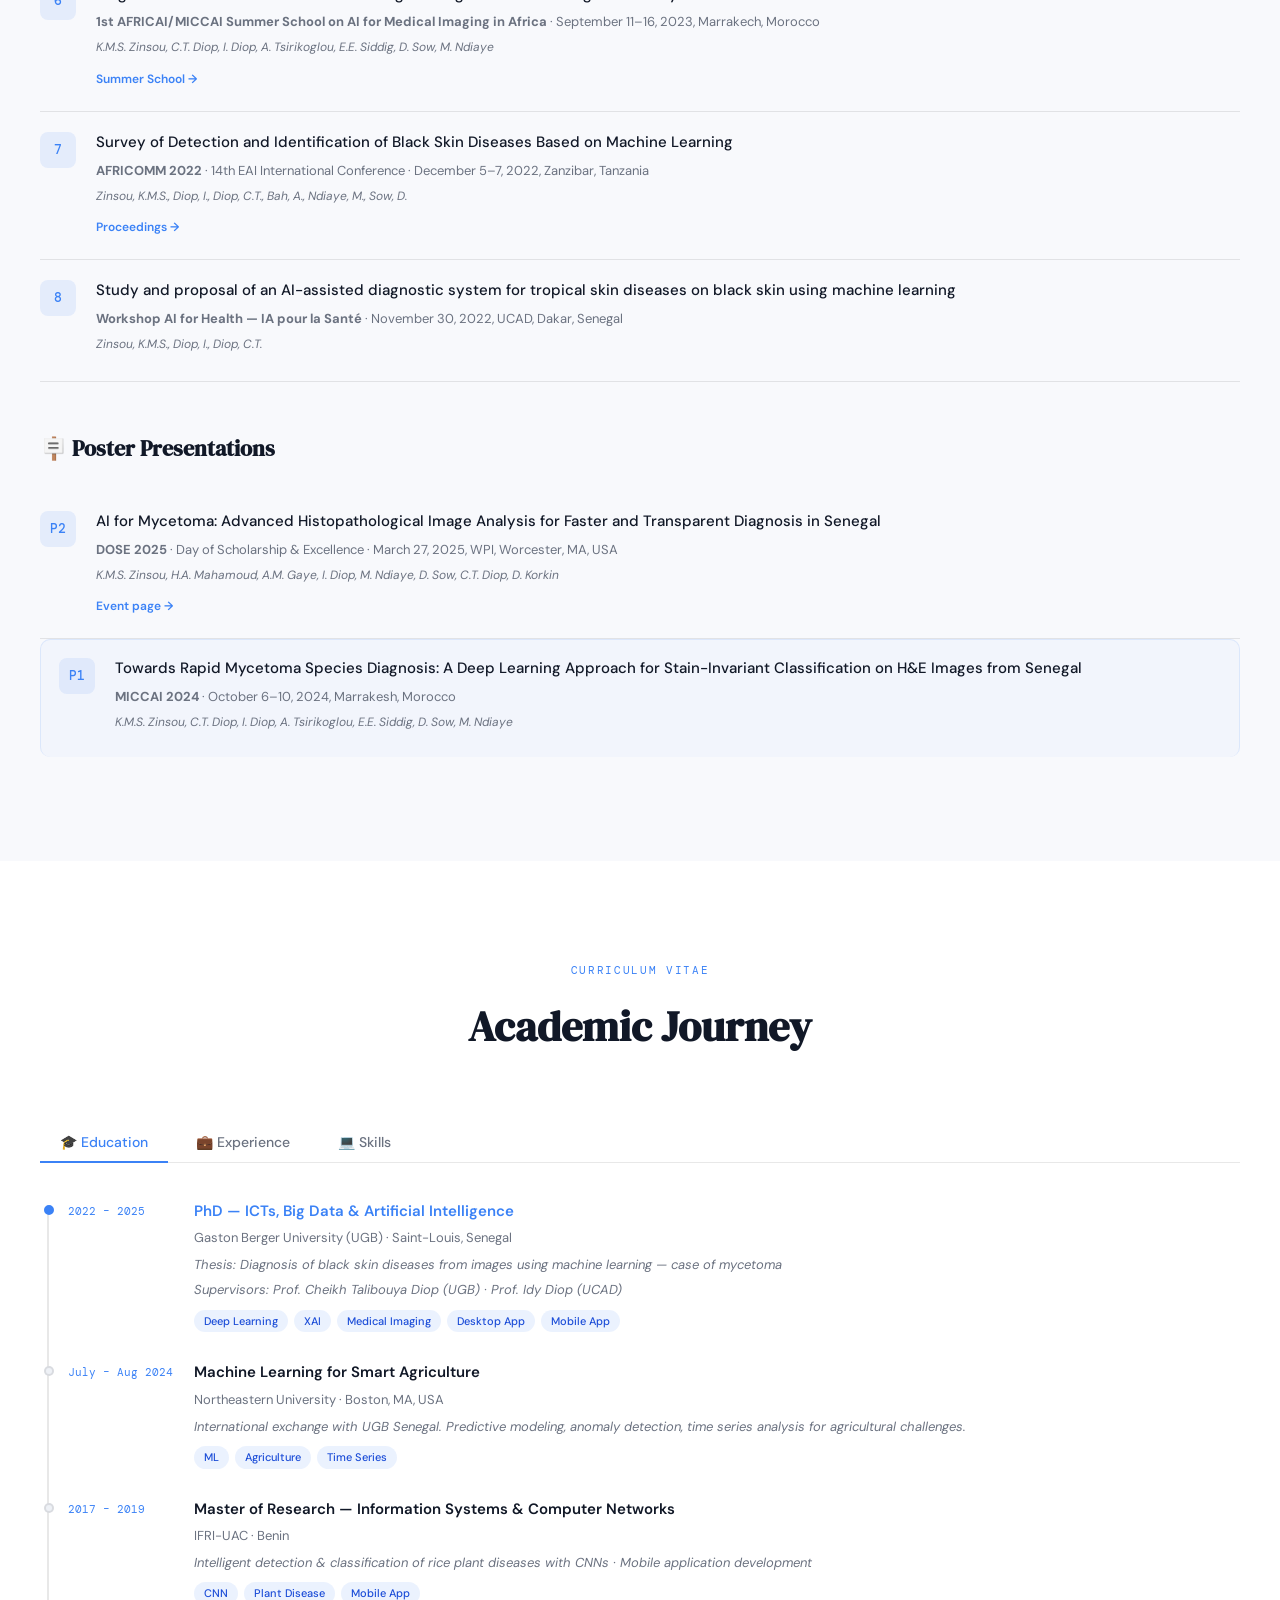
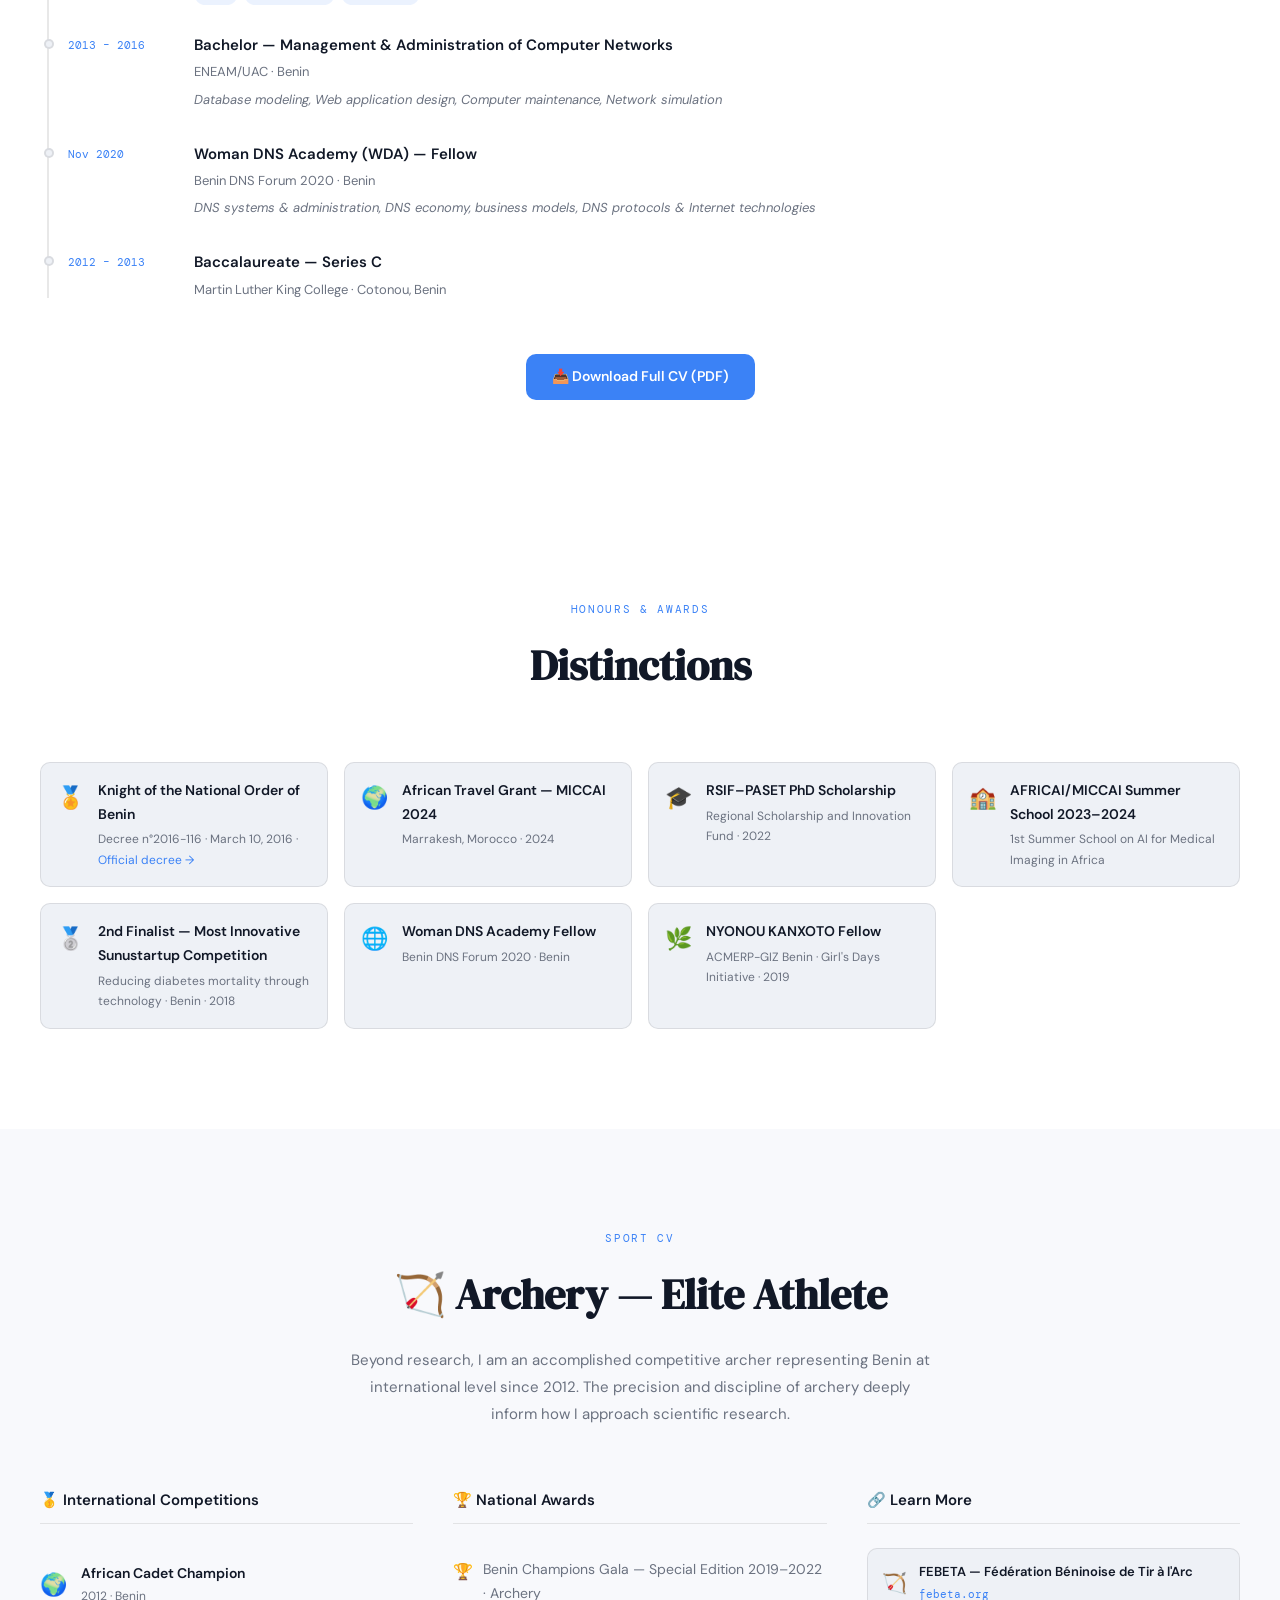
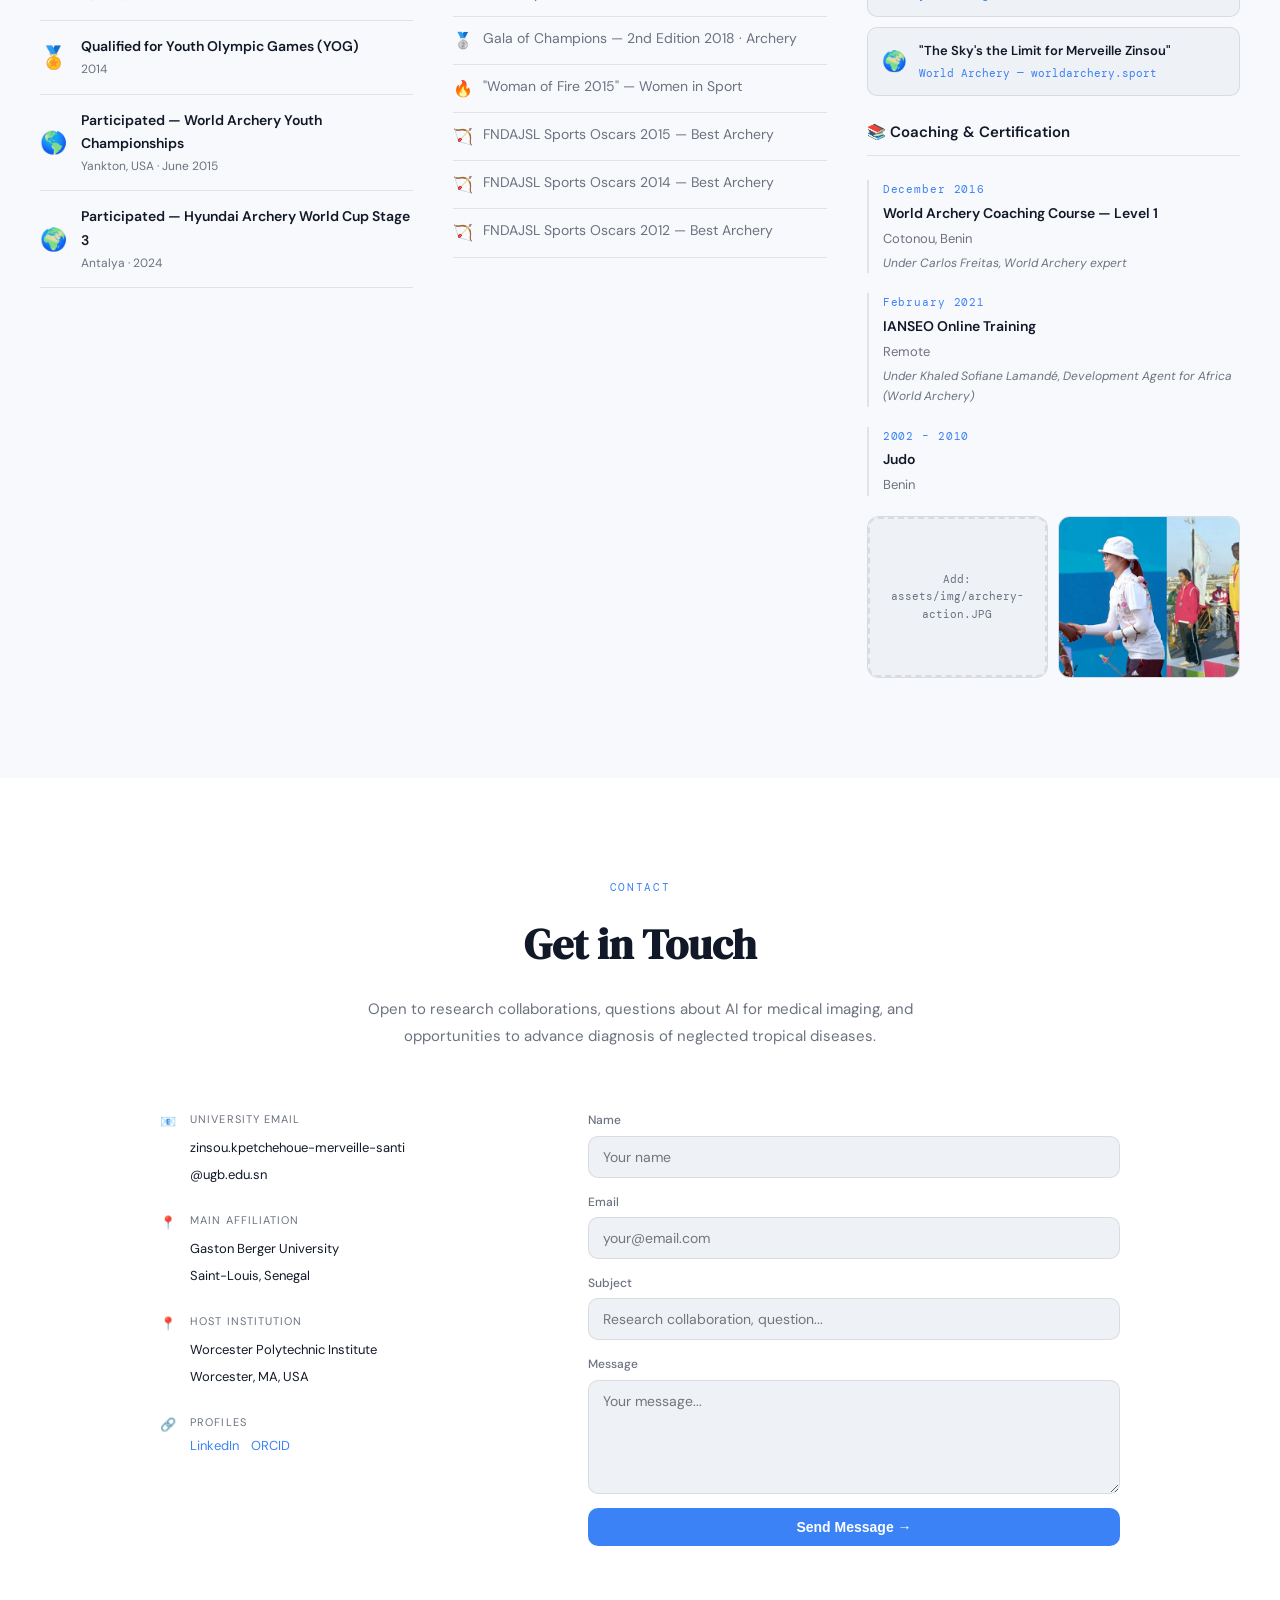
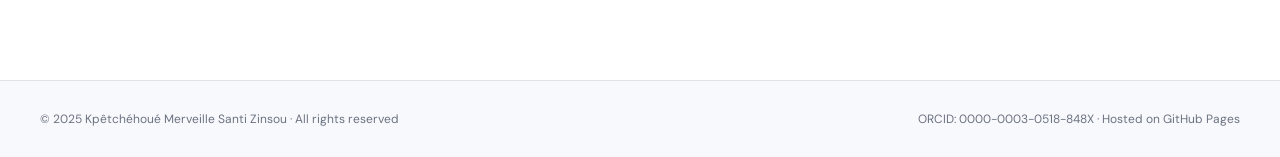
==== commit 3ce2971a: "02-05-2026" ====
--- a/index.html
+++ b/index.html
@@ -3,6 +3,7 @@
 <head>
   <meta charset="UTF-8"/>
   <meta name="viewport" content="width=device-width, initial-scale=1.0"/>
+  <title>Kpêtchéhoué Merveille Santi Zinsou — AI for Medical Imaging</title>
   <meta name="description" content="Kpêtchéhoué Merveille Santi Zinsou — PhD researcher in AI for medical imaging, mycetoma diagnosis, deep learning. Gaston Berger University & WPI."/>
   <meta name="keywords" content="Merveille Zinsou, Kpêtchéhoué Zinsou, mycetoma, deep learning, medical imaging, MICCAI, UGB, WPI"/>
   <meta name="author" content="Kpêtchéhoué Merveille Santi Zinsou"/>
@@ -11,1119 +12,1093 @@
   <meta property="og:url" content="https://merveille-santi.github.io/zims/"/>
   <meta property="og:type" content="website"/>
   <link rel="canonical" href="https://merveille-santi.github.io/zims/"/>
-  <title>Kpêtchéhoué Merveille Santi Zinsou — AI for Medical Imaging</title>
+
   <link rel="icon" href="assets/img/favicon.png"/>
   <link href="https://fonts.googleapis.com/css2?family=DM+Serif+Display:ital@0;1&family=DM+Sans:opsz,wght@9..40,300;9..40,400;9..40,500;9..40,600&family=DM+Mono:wght@400;500&display=swap" rel="stylesheet"/>
   <link rel="stylesheet" href="assets/css/style.css"/>
 </head>
 <body>
 
-  <!-- ===== NAVBAR ===== -->
-  <nav id="navbar">
-    <div class="nav-inner">
-      <a class="nav-logo" href="#home">KMS·Z</a>
-      <ul class="nav-links">
-        <li><a href="#home">Home</a></li>
-        <li><a href="#research">Research</a></li>
-        <li><a href="#publications">Publications</a></li>
-        <li><a href="#conferences">Conferences</a></li>
-        <li><a href="#cv">CV</a></li>
-        <li><a href="#awards">Awards</a></li>
-        <li><a href="#sport">Sport</a></li>
-        <li><a href="#contact">Contact</a></li>
-      </ul>
-      <button class="nav-toggle" aria-label="Menu">&#9776;</button>
-    </div>
-  </nav>
-
-  <!-- ===== HERO ===== -->
-  <section id="home" class="hero">
-    <div class="hero-bg-grid"></div>
-    <div class="hero-orb hero-orb-1"></div>
-    <div class="hero-orb hero-orb-2"></div>
-
-    <div class="hero-content">
-      <div class="hero-text">
-        <p class="hero-eyebrow">PhD Researcher · AI for Medical Imaging</p>
-        <h1><em>Kpêtchéhoué Merveille Santi ZINSOU.</em></h1>
-        <p class="hero-subtitle">
-          I'm a PhD researcher using <strong>deep learning & explainable AI</strong> to diagnose infectious skin diseases from histopathological images — with a focus on <strong>mycetoma</strong>, a neglected tropical disease. I also apply machine learning to agriculture, including crop damage detection and rice plant disease classification. 
-          My work bridges medical imaging and agricultural AI, building practical tools for clinicians and farmers. I'm currently based at Gaston Berger University (Senegal) and joined WPI (USA) as an international non-degree student for a sandwich program, supported by a RSIF–PASET PhD scholarship.
-
-         Outside the lab, I'm an elite archer (African Cadet Champion 2012) and Knight of the National Order of Benin.
+<!-- ===== NAVBAR ===== -->
+<nav id="navbar">
+  <div class="nav-inner">
+    <a class="nav-logo" href="#home">KMS·Z</a>
+    <ul class="nav-links">
+      <li><a href="#home">Home</a></li>
+      <li><a href="#research">Research</a></li>
+      <li><a href="#publications">Publications</a></li>
+      <li><a href="#conferences">Conferences</a></li>
+      <li><a href="#cv">CV</a></li>
+      <li><a href="#awards">Awards</a></li>
+      <li><a href="#sport">Sport</a></li>
+      <li><a href="#contact">Contact</a></li>
+    </ul>
+    <button class="nav-toggle" aria-label="Menu">&#9776;</button>
+  </div>
+</nav>
+
+<!-- ===== HERO ===== -->
+<section id="home" class="hero">
+  <div class="hero-bg-grid"></div>
+  <div class="hero-orb hero-orb-1"></div>
+  <div class="hero-orb hero-orb-2"></div>
+  <div class="hero-content">
+    <div class="hero-text">
+      <p class="hero-eyebrow">PhD Researcher · AI for Medical Imaging</p>
+      <h1><em>Kpêtchéhoué Merveille Santi ZINSOU.</em></h1>
+      <p class="hero-subtitle">
+        I'm a PhD researcher using <strong>deep learning & explainable AI</strong> to diagnose infectious skin diseases from histopathological images — with a focus on <strong>mycetoma</strong>, a neglected tropical disease. I also apply machine learning to agriculture, including crop damage detection and rice plant disease classification.
+        My work bridges medical imaging and agricultural AI, building practical tools for clinicians and farmers. I'm currently based at Gaston Berger University (Senegal) and joined WPI (USA) as an international non-degree student for a sandwich program, supported by a RSIF–PASET PhD scholarship.
+        Outside the lab, I'm an elite archer (African Cadet Champion 2012) and Knight of the National Order of Benin.
+      </p>
+      <p class="hero-affiliation">
+        📍 Gaston Berger University · Saint-Louis, Senegal &nbsp;|&nbsp; WPI · Worcester, MA, USA
+      </p>
+      <div class="hero-badges">
+        <div class="hero-badge-teal">
+          <span class="hb-icon">🏅</span>
+          <div class="hb-body">
+            <div class="hb-title">Knight of the National Order of Benin</div>
+            <div class="hb-sub">Decree n°2016-116 · March 10, 2016</div>
+            <a href="https://sgg.gouv.bj/pdf/web/viewer.html?file=/doc/decret-2016-116/read" target="_blank" class="hb-link">Official decree →</a>
+          </div>
+        </div>
+        <div class="hero-badge-teal">
+          <span class="hb-icon">📰</span>
+          <div class="hb-body">
+            <div class="hb-title">"Identifying Skin Disease with AI"</div>
+            <div class="hb-sub">WPI News · Worcester Polytechnic Institute</div>
+            <a href="https://www.wpi.edu/news/identifying-skin-disease-ai" target="_blank" class="hb-link">Read the article →</a>
+          </div>
+        </div>
+      </div>
+      <div class="hero-cta">
+        <a href="#research" class="btn-primary">My Research</a>
+        <a href="#publications" class="btn-outline">Publications</a>
+        <a href="#cv" class="btn-outline">Curriculum Vitae</a>
+        <a href="assets/files/cv.pdf" class="btn-ghost" target="_blank">Download CV ↓</a>
+      </div>
+      <div class="hero-links">
+        <a href="https://www.linkedin.com/in/kp%C3%AAtch%C3%A9hoU%C3%A9-merveille-santi-zinsou-33b95b152" target="_blank" title="LinkedIn">
+          <svg viewBox="0 0 24 24" width="22" fill="currentColor"><path d="M20.447 20.452h-3.554v-5.569c0-1.328-.027-3.037-1.852-3.037-1.853 0-2.136 1.445-2.136 2.939v5.667H9.351V9h3.414v1.561h.046c.477-.9 1.637-1.85 3.37-1.85 3.601 0 4.267 2.37 4.267 5.455v6.286zM5.337 7.433a2.062 2.062 0 01-2.063-2.065 2.064 2.064 0 112.063 2.065zm1.782 13.019H3.555V9h3.564v11.452zM22.225 0H1.771C.792 0 0 .774 0 1.729v20.542C0 23.227.792 24 1.771 24h20.451C23.2 24 24 23.227 24 22.271V1.729C24 .774 23.2 0 22.222 0h.003z"/></svg>
+        </a>
+        <a href="https://orcid.org/0000-0003-0518-848X" target="_blank" title="ORCID">
+          <svg viewBox="0 0 24 24" width="22" fill="currentColor"><path d="M12 0C5.372 0 0 5.372 0 12s5.372 12 12 12 12-5.372 12-12S18.628 0 12 0zM7.369 4.378c.525 0 .947.431.947.947s-.422.947-.947.947a.95.95 0 01-.947-.947c0-.525.422-.947.947-.947zm-.722 3.038h1.444v10.041H6.647V7.416zm3.562 0h3.9c3.712 0 5.344 2.653 5.344 5.025 0 2.578-2.016 5.016-5.325 5.016h-3.919V7.416zm1.444 1.303v7.444h2.297c2.359 0 3.872-1.303 3.872-3.722 0-2.172-1.494-3.722-3.863-3.722h-2.306z"/></svg>
+        </a>
+        <a href="mailto:zinsou.kpetchehoue-merveille-santi@ugb.edu.sn" title="Email">
+          <svg viewBox="0 0 24 24" width="22" fill="none" stroke="currentColor" stroke-width="2"><path d="M4 4h16c1.1 0 2 .9 2 2v12c0 1.1-.9 2-2 2H4c-1.1 0-2-.9-2-2V6c0-1.1.9-2 2-2z"/><polyline points="22,6 12,13 2,6"/></svg>
+        </a>
+      </div>
+    </div>
+    <div class="hero-photo">
+      <div class="photo-frame">
+        <img src="assets/img/profile.png" alt="Kpêtchéhoué Merveille Santi Zinsou"/>
+      </div>
+      <div class="photo-badge">🔬 AI · Skin Diseases</div>
+    </div>
+  </div>
+  <div class="hero-scroll"><span>Scroll</span><div class="scroll-line"></div></div>
+</section>
+
+<!-- ===== RESEARCH ===== -->
+<section id="research" class="section">
+  <div class="container">
+    <div class="section-header">
+      <span class="section-tag">Projects</span>
+      <h2>My Projects</h2>
+      <p class="section-intro">
+        From AI-powered medical diagnosis tools to agricultural ML systems and engineering
+        prototypes — a mix of personal research and collaborative projects.
+      </p>
+    </div>
+
+    <!-- LIGHTBOX -->
+    <div id="lightbox" onclick="closeLightbox()">
+      <div class="lb-inner">
+        <button class="lb-close" onclick="closeLightbox()">✕</button>
+        <img id="lb-img" src="" alt=""/>
+        <div id="lb-video-wrap"></div>
+        <div id="lb-caption"></div>
+      </div>
+    </div>
+
+    <!-- PROJECT TABS -->
+    <div class="cv-tabs">
+      <button class="cv-tab active" onclick="switchProjectTab('research', this)">🔬 Research Projects</button>
+      <button class="cv-tab" onclick="switchProjectTab('group', this)">👥 Group & Other Projects</button>
+      <button class="cv-tab" onclick="switchProjectTab('supervision', this)">🎓 Supervised Project</button>
+    </div>
+
+    <!-- TAB: RESEARCH PROJECTS -->
+    <div class="proj-tab-panel" id="ptab-research">
+      <div class="projects-grid">
+
+        <!-- MYCETOMA -->
+        <div class="project-card featured">
+          <div class="project-top">
+            <div class="project-text">
+              <div class="project-tag">⭐ Main PhD Project — Personal Research</div>
+              <div class="project-icon">🧫</div>
+              <h3>AI-Assisted Mycetoma Diagnosis from Histopathology Images</h3>
+              <p>Intelligent system enabling dermatologists to identify mycetoma type (eumycetoma vs actinomycetoma) and causative agents (70+) from H&amp;E histopathological images using deep learning and explainable AI (XAI). Delivered as both a <strong>desktop application</strong> and a <strong>mobile application</strong> for clinical deployment. Research conducted at UGB Senegal · IRD Dakar · WPI USA.</p>
+              <div class="project-tags">
+                <span>Deep Learning</span><span>Explainable AI</span><span>Histopathology</span>
+                <span>CNN</span><span>MICCAI</span><span>PyTorch</span><span>MONAI</span>
+                <span>Desktop App</span><span>Mobile App</span>
+              </div>
+              <div class="project-links">
+                <a href="https://doi.org/10.1007/978-3-031-72384-1_71" target="_blank">MICCAI 2024 →</a>
+                <a href="https://doi.org/10.1101/2025.10.17.682660" target="_blank">bioRxiv 2025 →</a>
+                <a href="https://www.wpi.edu/news/identifying-skin-disease-ai" target="_blank">📰 WPI Press →</a>
+              </div>
+            </div>
+            <div class="project-imgs-col">
+              <div class="project-img-slot clickable"
+                onclick="openLightbox('assets/img/project-mycetoma-desktop.png','Desktop application — mycetoma diagnosis')"
+                title="Click to enlarge">
+                <img src="assets/img/project-mycetoma-desktop.png" alt="Desktop app — mycetoma"
+                  onerror="this.parentNode.classList.add('no-img')"/>
+                <div class="project-img-hint">Desktop app screenshot</div>
+                <div class="img-overlay">🔍 Desktop app</div>
+              </div>
+              <div class="project-img-slot clickable"
+                onclick="openLightbox('assets/img/project-mycetoma-mobile.png','Mobile application — mycetoma diagnosis')"
+                title="Click to enlarge">
+                <img src="assets/img/project-mycetoma-mobile.png" alt="Mobile app — mycetoma"
+                  onerror="this.parentNode.classList.add('no-img')"/>
+                <div class="project-img-hint">Mobile app screenshot</div>
+                <div class="img-overlay">🔍 Mobile app</div>
+              </div>
+            </div>
+          </div>
+        </div>
+
+        <!-- RICE -->
+        <div class="project-card">
+          <div class="project-img-slot clickable"
+            onclick="openLightbox('assets/img/project-rice.png','Rice plant disease detection — CNN + Mobile App')"
+            title="Click to enlarge">
+            <img src="assets/img/project-rice.png" alt="Rice plant disease detection"
+              onerror="this.parentNode.classList.add('no-img')"/>
+            <div class="project-img-hint">Model output or app screenshot</div>
+            <div class="img-overlay">🔍 View result</div>
+          </div>
+          <div class="project-icon">🌾</div>
+          <h3>Rice Plant Disease Detection</h3>
+          <p>Intelligent detection and classification of diseases on rice plants using convolutional neural networks, with a companion <strong>mobile application</strong> for field diagnosis. Master's thesis project, IFRI-UAC, Benin (2017–2019).</p>
+          <div class="project-tags"><span>CNN</span><span>Classification</span><span>Mobile App</span><span>TensorFlow</span></div>
+        </div>
+
+      </div>
+    </div>
+
+    <!-- TAB: GROUP & OTHER PROJECTS -->
+    <div class="proj-tab-panel hidden" id="ptab-group">
+      <p class="proj-group-note">
+        These are collaborative projects completed during training programs, international
+        exchanges, and competitions. They reflect the breadth of my technical experience
+        beyond my main research focus.
+      </p>
+      <div class="projects-grid">
+
+        <!-- AGRICULTURE -->
+        <div class="project-card project-group">
+          <div class="project-group-badge">👥 Group Project · International Exchange</div>
+          <div class="project-img-slot clickable"
+            onclick="openLightbox('assets/img/project-agriculture.png','ML for Smart Agriculture — Northeastern University & UGB Senegal')"
+            title="Click to enlarge">
+            <img src="assets/img/project-agriculture.png" alt="ML for agriculture"
+              onerror="this.parentNode.classList.add('no-img')"/>
+            <div class="project-img-hint">Add: assets/img/project-agriculture.png</div>
+            <div class="img-overlay">🔍 View</div>
+          </div>
+          <div class="project-icon">🌿</div>
+          <h3>ML for Smart Agriculture</h3>
+          <p>Collaborative project applying machine learning (predictive modeling, anomaly detection, time series analysis) to agricultural challenges. Part of an international exchange program between Northeastern University (Boston, MA) and UGB Senegal, July–August 2024. Contributed to a published paper at PAAISS 2024.</p>
+          <div class="project-tags">
+            <span>ML</span><span>Agriculture</span><span>Time Series</span>
+            <span>Anomaly Detection</span><span>Python</span>
+          </div>
+          <div class="project-links">
+            <a href="https://doi.org/10.1007/978-3-031-94439-0_21" target="_blank">PAAISS 2024 Paper →</a>
+          </div>
+        </div>
+
+        <!-- FERIENAKADEMIE — YouTube video via lightbox -->
+        <div class="project-card project-group">
+          <div class="project-group-badge">👥 Group Project · Summer School</div>
+          <div class="project-media-row">
+            <div class="project-img-slot clickable"
+              onclick="openLightbox('assets/img/project-drone.jpeg','Ferienakademie 2019 — Water quality & drone system, South Tyrol')"
+              title="Click to enlarge">
+              <img src="assets/img/project-drone.jpeg" alt="Ferienakademie drone project"
+                onerror="this.parentNode.classList.add('no-img')"/>
+              <div class="project-img-hint">Add: assets/img/project-drone.jpeg</div>
+              <div class="img-overlay">🔍 Photo</div>
+            </div>
+            <div class="project-video-slot"
+              onclick="openVideo('OAvtzhblUKI', 'Mobile Water Quality Management & Drone System — Ferienakademie 2019')"
+              title="Click to watch">
+              <div class="video-thumb">
+                <img src="assets/img/project-drone-thumb.jpg" alt="Video thumbnail"
+                  onerror="this.style.display='none'"/>
+                <div class="play-btn">▶</div>
+              </div>
+              <div class="video-label">▶ Watch video</div>
+            </div>
+          </div>
+          <div class="project-icon">🚁</div>
+          <h3>Mobile Water Quality Management & Drone System</h3>
+          <p>Group project at the Ferienakademie 2019 summer school, organized by TUM and the Universities of Stuttgart and Erlangen-Nuremberg, held in Sarntal Valley (South Tyrol, Italy). Goal: design, build and deploy a mobile water quality management system for Benin. Involved drone assembly, handling, and 3D printing.</p>
+          <div class="project-tags">
+            <span>IoT</span><span>Drone Assembly</span><span>3D Printing</span>
+            <span>Water Quality</span><span>Embedded Systems</span>
+          </div>
+        </div>
+
+        <!-- SUNUSTARTUP — local video embedded directly -->
+        <div class="project-card project-group">
+          <div class="project-group-badge">👥 Group Project · Competition · 🥈 2nd Finalist</div>
+          <div class="project-media-row">
+            <div class="project-img-slot clickable"
+              onclick="openLightbox('assets/img/project-diabetes.jpg','Sunustartup 2018 — Diabetes monitoring solution')"
+              title="Click to enlarge">
+              <img src="assets/img/project-diabetes.jpg" alt="Sunustartup diabetes project"
+                onerror="this.parentNode.classList.add('no-img')"/>
+              <div class="project-img-hint">Add: assets/img/project-diabetes.jpg</div>
+              <div class="img-overlay">🔍 Photo</div>
+            </div>
+            <div class="project-video-slot local-video">
+              <div class="video-thumb">
+                <video controls preload="metadata">
+                  <source src="assets/video/diabetes.mp4" type="video/mp4"/>
+                  <a href="assets/video/diabetes.mp4" download>Download →</a>
+                </video>
+              </div>
+              <div class="video-label">▶ Project video</div>
+            </div>
+          </div>
+          <div class="project-icon">💉</div>
+          <h3>Reducing Diabetes Mortality Through Technology</h3>
+          <p>Collaborative project for the Most Innovative Sunustartup Competition (Benin, November 2018). Proposed a diabetic treatment monitoring solution adapted to patients without internet access — addressing a critical healthcare gap in Benin. Reached the final as <strong>2nd finalist</strong>. Also presented at the VII UAC Colloquium of Sciences (September 2019).</p>
+          <div class="project-tags">
+            <span>Healthcare Tech</span><span>Offline Solution</span>
+            <span>Prototype</span><span>Benin · 2018</span>
+          </div>
+        </div>
+
+      </div>
+    </div>
+
+      <!-- TAB: SUPERVISED PROJECT -->
+      <div class="proj-tab-panel hidden" id="ptab-supervision">
+        <p class="proj-group-note" style="border-color: #10b981;">
+          This project was completed under my co-supervision as part of a Master's thesis. It reflects
+          my contribution to research mentorship and the broader impact of my scientific expertise
+          on students' work.
         </p>
-        <p class="hero-affiliation">
-          📍 Gaston Berger University · Saint-Louis, Senegal &nbsp;|&nbsp; WPI · Worcester, MA, USA
-        </p>
-
-        <!-- Side-by-side highlight badges -->
-        <div class="hero-badges">
-          <div class="hero-badge-teal">
-            <span class="hb-icon">🏅</span>
-            <div class="hb-body">
-              <div class="hb-title">Knight of the National Order of Benin</div>
-              <div class="hb-sub">Decree n°2016-116 · March 10, 2016</div>
-              <a href="https://sgg.gouv.bj/pdf/web/viewer.html?file=/doc/decret-2016-116/read" target="_blank" class="hb-link">Official decree →</a>
-            </div>
-          </div>
-          <div class="hero-badge-teal">
-            <span class="hb-icon">📰</span>
-            <div class="hb-body">
-              <div class="hb-title">"Identifying Skin Disease with AI"</div>
-              <div class="hb-sub">WPI News · Worcester Polytechnic Institute</div>
-              <a href="https://www.wpi.edu/news/identifying-skin-disease-ai" target="_blank" class="hb-link">Read the article →</a>
-            </div>
-          </div>
-        </div>
-
-        <div class="hero-cta">
-          <a href="#research" class="btn-primary">My Research</a>
-          <a href="#publications" class="btn-outline">Publications</a>
-          <a href="assets/files/cv.pdf" class="btn-ghost" target="_blank">Download CV ↓</a>
-        </div>
-
-        <div class="hero-links">
-          <a href="https://www.linkedin.com/in/kp%C3%AAtch%C3%A9hoU%C3%A9-merveille-santi-zinsou-33b95b152" target="_blank" title="LinkedIn">
-            <svg viewBox="0 0 24 24" width="22" fill="currentColor"><path d="M20.447 20.452h-3.554v-5.569c0-1.328-.027-3.037-1.852-3.037-1.853 0-2.136 1.445-2.136 2.939v5.667H9.351V9h3.414v1.561h.046c.477-.9 1.637-1.85 3.37-1.85 3.601 0 4.267 2.37 4.267 5.455v6.286zM5.337 7.433a2.062 2.062 0 01-2.063-2.065 2.064 2.064 0 112.063 2.065zm1.782 13.019H3.555V9h3.564v11.452zM22.225 0H1.771C.792 0 0 .774 0 1.729v20.542C0 23.227.792 24 1.771 24h20.451C23.2 24 24 23.227 24 22.271V1.729C24 .774 23.2 0 22.222 0h.003z"/></svg>
+
+        <div class="project-card" style="border-color: rgba(16,185,129,0.25); background: linear-gradient(135deg, var(--surface) 0%, rgba(16,185,129,0.04) 100%);">
+
+          <!-- Supervisor badge -->
+          <div class="supervision-header">
+            <div class="supervision-badge">🎓 Co-Supervisor · Master's Thesis · 2024–2025</div>
+            <div class="supervision-student">
+              <span class="sup-label">Student:</span>
+              <span class="sup-value">Grace Kisambu NSELE · IFRI, University of Abomey-Calavi, Benin</span>
+            </div>
+            <div class="supervision-student">
+              <span class="sup-label">Co-supervisors:</span>
+              <span class="sup-value">Maitre conf. Vinasetan Ratheil HOUNDJI (IFRI-UAC) · Kpêtchéhoué Merveille Santi ZINSOU · Prof. Arnaud AHOUANDJINOU (IFRI-UAC)</span>
+            </div>
+          </div>
+
+          <!-- Main content: text + images -->
+          <div class="project-top" style="margin-top: 16px;">
+            <div class="project-text">
+              <div class="project-icon">🫁</div>
+              <h3>Automatic Detection of Pulmonary Tuberculosis from Medical Images<br><small style="font-size:14px;font-weight:400;color:var(--muted);">Case of the Democratic Republic of Congo</small></h3>
+              <p>
+                AI-based system for automated detection of pulmonary tuberculosis from chest X-rays,
+                trained on locally collected data from 8 healthcare facilities across 6 provinces of the DRC.
+                The project used the <strong>Xception architecture</strong> with transfer learning, achieving
+                <strong>98.01% accuracy</strong>, 99.12% precision, and 98.69% F1-score — exceeding several
+                international benchmarks. The student also developed a <strong>mobile application (TuberculoScan)</strong>
+                built with Flutter, a FastAPI inference backend, Firebase for storage, and deployed on Render.
+              </p>
+              <div class="supervision-metrics">
+                <div class="sup-metric"><span>98.01%</span>Accuracy</div>
+                <div class="sup-metric"><span>99.12%</span>Precision</div>
+                <div class="sup-metric"><span>98.69%</span>F1-Score</div>
+                <div class="sup-metric"><span>10</span>Models tested</div>
+              </div>
+              <div class="project-tags" style="margin-top:16px">
+                <span>Deep Learning</span><span>Transfer Learning</span><span>Chest X-Ray</span>
+                <span>Xception</span><span>Tuberculosis</span><span>DRC</span>
+                <span>Mobile App</span><span>Flutter</span><span>FastAPI</span><span>Firebase</span>
+              </div>
+            </div>
+
+            <!-- 4 clickable images in 2x2 grid -->
+            <div class="supervision-imgs">
+              <div class="project-img-slot clickable"
+                onclick="openLightbox('assets/img/supervision-tb-1.png','TuberculoScan — Mobile app home screen')"
+                title="Click to enlarge">
+                <img src="assets/img/supervision-tb-1.png" alt="TuberculoScan mobile app"
+                  onerror="this.parentNode.classList.add('no-img')"/>
+                <div class="project-img-hint">Add: assets/img/supervision-tb-1.jpg<br>(mobile app screenshot)</div>
+                <div class="img-overlay">🔍 Mobile app</div>
+              </div>
+              <div class="project-img-slot clickable"
+                onclick="openLightbox('assets/img/supervision-tb-2.png','TuberculoScan — Diagnosis result screen')"
+                title="Click to enlarge">
+                <img src="assets/img/supervision-tb-2.png" alt="Diagnosis result"
+                  onerror="this.parentNode.classList.add('no-img')"/>
+                <div class="project-img-hint">Add: assets/img/supervision-tb-2.jpg<br>(diagnosis result screen)</div>
+                <div class="img-overlay">🔍 Result screen</div>
+              </div>
+            </div>
+          </div>
+        </div>
+      </div>
+
+  </div>
+</section>
+<section id="publications" class="section section-alt">
+  <div class="container">
+    <div class="section-header">
+      <span class="section-tag">Publications</span>
+      <h2>Scientific Publications</h2>
+    </div>
+    <div class="publications-list">
+
+      <div class="pub-item">
+        <div class="pub-year">2025</div>
+        <div class="pub-content">
+          <div class="pub-venue">bioRxiv · Preprint</div>
+          <h3 class="pub-title">Robust and Accurate Diagnosis of Infectious Skin Diseases from Histopathology Images by Integrating Deep Learning and Explainable AI</h3>
+          <p class="pub-authors"><strong>K. M. S. Zinsou</strong>, H. A. Mahamoud, A. M. Gaye, I. Diop, D. Korkin</p>
+          <div class="pub-links">
+            <a href="https://doi.org/10.1101/2025.10.17.682660" class="pub-link" target="_blank">📄 bioRxiv</a>
+          </div>
+        </div>
+      </div>
+
+      <div class="pub-item">
+        <div class="pub-year">2025</div>
+        <div class="pub-content">
+          <div class="pub-venue">ESAI 2025 · IEEE · Fez, Morocco</div>
+          <h3 class="pub-title">Study of Traditional and Modern Methods for Diagnosing Mycetoma: The Case of Grain Culture — A Systematic Review</h3>
+          <p class="pub-authors">M. Diagne, <strong>K. M. S. Zinsou</strong>, I. Diop, M. Gning</p>
+          <div class="pub-links">
+            <a href="https://doi.org/10.1109/ESAI67033.2025.11438691" class="pub-link" target="_blank">📄 IEEE</a>
+          </div>
+        </div>
+      </div>
+
+      <div class="pub-item">
+        <div class="pub-year">2025</div>
+        <div class="pub-content">
+          <div class="pub-venue">Mendeley Data, V1</div>
+          <h3 class="pub-title">RiceSeg-5932: Complete Pixel-Level Segmentation Masks for Rice Leaf Disease Images Samples</h3>
+          <p class="pub-authors"><strong>Kpêtchéhoué Merveille Santi Zinsou</strong>, Vinasetan Ratheil Houndji</p>
+          <div class="pub-links">
+            <a href="https://doi.org/10.17632/92jc6w6mcy.1" class="pub-link" target="_blank">📄 Mendeley</a>
+          </div>
+        </div>
+      </div>
+
+      <div class="pub-item highlight-pub">
+        <div class="pub-year">2024</div>
+        <div class="pub-content">
+          <div class="pub-venue">⭐ MICCAI 2024 · LNCS vol 15003 · Springer · Oral &amp; Poster</div>
+          <h3 class="pub-title">Towards Rapid Mycetoma Species Diagnosis: A Deep Learning Approach for Stain-Invariant Classification on H&amp;E Images from Senegal</h3>
+          <p class="pub-authors"><strong>Zinsou, K.M.S.</strong>, Diop, C.T., Diop, I., Tsirikoglou, A., Siddig, E.E., Sow, D., Ndiaye, M., et al.</p>
+          <p class="pub-abstract">Proposes a stain-invariant deep learning pipeline for automated classification of mycetoma species from H&amp;E histopathological images. Presented as Oral and Poster at MICCAI 2024, Marrakesh, Morocco.</p>
+          <div class="pub-links">
+            <a href="https://doi.org/10.1007/978-3-031-72384-1_71" class="pub-link" target="_blank">📄 Springer</a>
+            <a href="https://conferences.miccai.org/2024/en/Presenting-today-in-Oral-Session-4.html" class="pub-link" target="_blank">🎤 Oral Session</a>
+          </div>
+        </div>
+      </div>
+
+      <div class="pub-item">
+        <div class="pub-year">2024</div>
+        <div class="pub-content">
+          <div class="pub-venue">PAAISS 2024 · LNICST vol 632 · Springer</div>
+          <h3 class="pub-title">Machine Learning-Based System for Automated Crop Damage Detection and Classification in Insurance Claims</h3>
+          <p class="pub-authors">Kandji, A.K., <strong>Zinsou, K.M.S.</strong>, Henehan, T., Mwaura, J.</p>
+          <div class="pub-links">
+            <a href="https://doi.org/10.1007/978-3-031-94439-0_21" class="pub-link" target="_blank">📄 Springer</a>
+          </div>
+        </div>
+      </div>
+
+      <div class="pub-item">
+        <div class="pub-year">2023</div>
+        <div class="pub-content">
+          <div class="pub-venue">AFRICOMM 2022 · LNICST vol 499 · Springer</div>
+          <h3 class="pub-title">Survey of Detection and Identification of Black Skin Diseases Based on Machine Learning</h3>
+          <p class="pub-authors"><strong>Zinsou, K.M.S.</strong>, Diop, I., Diop, C.T., Bah, A., Ndiaye, M., Sow, D.</p>
+          <div class="pub-links">
+            <a href="https://doi.org/10.1007/978-3-031-34896-9_16" class="pub-link" target="_blank">📄 Springer</a>
+            <a href="https://link.springer.com/book/10.1007/978-3-031-34896-9" class="pub-link" target="_blank">Book</a>
+          </div>
+        </div>
+      </div>
+
+    </div>
+    <div class="scholar-link">
+      <a href="https://orcid.org/0000-0003-0518-848X" target="_blank" class="btn-outline">View ORCID Profile →</a>
+    </div>
+  </div>
+</section>
+
+<!-- ===== CONFERENCES ===== -->
+<section id="conferences" class="section">
+  <div class="container">
+    <div class="section-header">
+      <span class="section-tag">Conferences &amp; Scientific Meetings</span>
+      <h2>Talks &amp; Presentations</h2>
+      <p class="section-intro">8 oral and 2 poster presentations at international conferences across Africa, Europe, and North America.</p>
+    </div>
+    <div class="conf-stats">
+      <div class="conf-stat"><span>8</span>Oral Presentations</div>
+      <div class="conf-stat"><span>2</span>Poster Presentations</div>
+      <!--div class="conf-stat"><span>7+</span>Countries</div-->
+      <div class="conf-stat"><span>2022–2026</span>Active Period</div>
+    </div>
+    <h3 class="conf-section-title">🎤 Oral Presentations</h3>
+    <div class="conf-list">
+      <div class="conf-item">
+        <div class="conf-num">1</div>
+        <div class="conf-body">
+          <div class="conf-title">From Black Box to Clinical Trust: Explainable AI for Infectious Skin Disease Diagnosis</div>
+          <div class="conf-meta"><strong>BWAI-25</strong> · Benin Workshop on Artificial Intelligence · November 17–21, 2025, Benin Republic</div>
+          <div class="conf-authors">K.M.S. Zinsou, H.A. Mahamoud, A.M. Gaye, I. Diop, M. Ndiaye, D. Sow, C.T. Diop, D. Korkin</div>
+          <a href="https://bwai.ifri-uac.bj/" target="_blank" class="conf-link">Conference website →</a>
+        </div>
+      </div>
+      <div class="conf-item">
+        <div class="conf-num">2</div>
+        <div class="conf-body">
+          <div class="conf-title">Towards Rapid Mycetoma Species Diagnosis: A Deep Learning Approach for Stain-Invariant Classification on H&amp;E Images from Senegal</div>
+          <div class="conf-meta"><strong>Colloque IA en Santé et Agriculture au Sénégal — 1ère édition</strong> · January 10–11, 2025, CCOS, UGB, Saint-Louis, Senegal</div>
+          <div class="conf-authors">K.M.S. Zinsou et al.</div>
+          <a href="https://ceaagrisan.sn/wp-content/uploads/2025/02/ATELIERS-CONFERENCES-ORGANISES.pdf" target="_blank" class="conf-link">Programme →</a>
+        </div>
+      </div>
+      <div class="conf-item highlight-conf">
+        <div class="conf-num">3</div>
+        <div class="conf-body">
+          <div class="conf-badge-oral">⭐ Oral Presentation</div>
+          <div class="conf-title">Towards Rapid Mycetoma Species Diagnosis: A Deep Learning Approach for Stain-Invariant Classification on H&amp;E Images from Senegal</div>
+          <div class="conf-meta"><strong>MICCAI 2024</strong> · 27th International Conference on Medical Image Computing and Computer-Assisted Intervention · October 6–10, 2024, Marrakesh, Morocco</div>
+          <div class="conf-authors">K.M.S. Zinsou, C.T. Diop, I. Diop, A. Tsirikoglou, E.E. Siddig, D. Sow, M. Ndiaye</div>
+          <a href="https://conferences.miccai.org/2024/en/Presenting-today-in-Oral-Session-4.html" target="_blank" class="conf-link">Oral Session page →</a>
+        </div>
+      </div>
+      <div class="conf-item">
+        <div class="conf-num">4</div>
+        <div class="conf-body">
+          <div class="conf-title">Machine Learning-Based System for Automated Crop Damage Detection and Classification in Insurance Claims</div>
+          <div class="conf-meta"><strong>PAAISS 2024</strong> · Pan-African Conference on AI and Smart Systems · December 4–6, 2024, UKZN, Durban, South Africa</div>
+          <div class="conf-authors">Kandji, A.K., Zinsou, K.M.S., Henehan, T., Mwaura, J.</div>
+          <a href="https://paaiss.com/" target="_blank" class="conf-link">Conference website →</a>
+        </div>
+      </div>
+      <div class="conf-item">
+        <div class="conf-num">5</div>
+        <div class="conf-body">
+          <div class="conf-title">Diagnosis of black skin diseases from images using machine learning: case of mycetoma</div>
+          <div class="conf-meta"><strong>45th RSIF Student Seminar</strong> · May 2, 2024</div>
+          <a href="https://www.rsif-paset.org/event/the-45th-student-seminar-series/" target="_blank" class="conf-link">Event page →</a>
+        </div>
+      </div>
+      <div class="conf-item">
+        <div class="conf-num">6</div>
+        <div class="conf-body">
+          <div class="conf-title">Diagnosis of black skin diseases from images using machine learning: case of mycetoma</div>
+          <div class="conf-meta"><strong>1st AFRICAI/MICCAI Summer School on AI for Medical Imaging in Africa</strong> · September 11–16, 2023, Marrakech, Morocco</div>
+          <div class="conf-authors">K.M.S. Zinsou, C.T. Diop, I. Diop, A. Tsirikoglou, E.E. Siddig, D. Sow, M. Ndiaye</div>
+          <a href="https://africai.org/summer-school-2023/" target="_blank" class="conf-link">Summer School →</a>
+        </div>
+      </div>
+      <div class="conf-item">
+        <div class="conf-num">7</div>
+        <div class="conf-body">
+          <div class="conf-title">Survey of Detection and Identification of Black Skin Diseases Based on Machine Learning</div>
+          <div class="conf-meta"><strong>AFRICOMM 2022</strong> · 14th EAI International Conference · December 5–7, 2022, Zanzibar, Tanzania</div>
+          <div class="conf-authors">Zinsou, K.M.S., Diop, I., Diop, C.T., Bah, A., Ndiaye, M., Sow, D.</div>
+          <a href="https://link.springer.com/book/10.1007/978-3-031-34896-9" target="_blank" class="conf-link">Proceedings →</a>
+        </div>
+      </div>
+      <div class="conf-item">
+        <div class="conf-num">8</div>
+        <div class="conf-body">
+          <div class="conf-title">Study and proposal of an AI-assisted diagnostic system for tropical skin diseases on black skin using machine learning</div>
+          <div class="conf-meta"><strong>Workshop AI for Health — IA pour la Santé</strong> · November 30, 2022, UCAD, Dakar, Senegal</div>
+          <div class="conf-authors">Zinsou, K.M.S., Diop, I., Diop, C.T.</div>
+        </div>
+      </div>
+    </div>
+
+    <h3 class="conf-section-title" style="margin-top:48px">🪧 Poster Presentations</h3>
+    <div class="conf-list">
+      <div class="conf-item">
+        <div class="conf-num">P2</div>
+        <div class="conf-body">
+          <div class="conf-title">AI for Mycetoma: Advanced Histopathological Image Analysis for Faster and Transparent Diagnosis in Senegal</div>
+          <div class="conf-meta"><strong>DOSE 2025</strong> · Day of Scholarship &amp; Excellence · March 27, 2025, WPI, Worcester, MA, USA</div>
+          <div class="conf-authors">K.M.S. Zinsou, H.A. Mahamoud, A.M. Gaye, I. Diop, M. Ndiaye, D. Sow, C.T. Diop, D. Korkin</div>
+          <a href="https://sites.google.com/view/dose2025/home" target="_blank" class="conf-link">Event page →</a>
+        </div>
+      </div>
+      <div class="conf-item highlight-conf">
+        <div class="conf-num">P1</div>
+        <div class="conf-body">
+          <div class="conf-title">Towards Rapid Mycetoma Species Diagnosis: A Deep Learning Approach for Stain-Invariant Classification on H&amp;E Images from Senegal</div>
+          <div class="conf-meta"><strong>MICCAI 2024</strong> · October 6–10, 2024, Marrakesh, Morocco</div>
+          <div class="conf-authors">K.M.S. Zinsou, C.T. Diop, I. Diop, A. Tsirikoglou, E.E. Siddig, D. Sow, M. Ndiaye</div>
+        </div>
+      </div>
+    </div>
+  </div>
+</section>
+
+<!-- ===== CV ===== -->
+<section id="cv" class="section section-alt">
+  <div class="container">
+    <div class="section-header">
+      <span class="section-tag">Curriculum Vitae</span>
+      <h2>Academic Journey</h2>
+    </div>
+    <div class="cv-tabs">
+      <button class="cv-tab active" onclick="switchTab('edu', this)">🎓 Education</button>
+      <button class="cv-tab" onclick="switchTab('exp', this)">💼 Experience</button>
+      <button class="cv-tab" onclick="switchTab('skills', this)">💻 Skills</button>
+    </div>
+
+    <!-- EDUCATION -->
+    <div class="cv-tab-panel" id="tab-edu">
+      <div class="timeline">
+        <div class="tl-item tl-highlight">
+          <div class="tl-dot"></div>
+          <div class="tl-period">2022 – 2025</div>
+          <div class="tl-content">
+            <div class="tl-role">PhD — ICTs, Big Data &amp; Artificial Intelligence</div>
+            <div class="tl-place">Gaston Berger University (UGB) · Saint-Louis, Senegal</div>
+            <div class="tl-detail">Thesis: <em>Diagnosis of black skin diseases from images using machine learning — case of mycetoma</em></div>
+            <div class="tl-detail">Supervisors: Prof. Cheikh Talibouya Diop (UGB) · Prof. Idy Diop (UCAD)</div>
+            <div class="tl-tags"><span>Deep Learning</span><span>XAI</span><span>Medical Imaging</span><span>Desktop App</span><span>Mobile App</span></div>
+          </div>
+        </div>
+        <div class="tl-item">
+          <div class="tl-dot"></div>
+          <div class="tl-period">July – Aug 2024</div>
+          <div class="tl-content">
+            <div class="tl-role">Machine Learning for Smart Agriculture</div>
+            <div class="tl-place">Northeastern University · Boston, MA, USA</div>
+            <div class="tl-detail">International exchange with UGB Senegal. Predictive modeling, anomaly detection, time series analysis for agricultural challenges.</div>
+            <div class="tl-tags"><span>ML</span><span>Agriculture</span><span>Time Series</span></div>
+          </div>
+        </div>
+        <div class="tl-item">
+          <div class="tl-dot"></div>
+          <div class="tl-period">2017 – 2019</div>
+          <div class="tl-content">
+            <div class="tl-role">Master of Research — Information Systems &amp; Computer Networks</div>
+            <div class="tl-place">IFRI-UAC · Benin</div>
+            <div class="tl-detail">Intelligent detection &amp; classification of rice plant diseases with CNNs · Mobile application development</div>
+            <div class="tl-tags"><span>CNN</span><span>Plant Disease</span><span>Mobile App</span></div>
+          </div>
+        </div>
+        <div class="tl-item">
+          <div class="tl-dot"></div>
+          <div class="tl-period">2013 – 2016</div>
+          <div class="tl-content">
+            <div class="tl-role">Bachelor — Management &amp; Administration of Computer Networks</div>
+            <div class="tl-place">ENEAM/UAC · Benin</div>
+            <div class="tl-detail">Database modeling, Web application design, Computer maintenance, Network simulation</div>
+          </div>
+        </div>
+        <div class="tl-item">
+          <div class="tl-dot"></div>
+          <div class="tl-period">Nov 2020</div>
+          <div class="tl-content">
+            <div class="tl-role">Woman DNS Academy (WDA) — Fellow</div>
+            <div class="tl-place">Benin DNS Forum 2020 · Benin</div>
+            <div class="tl-detail">DNS systems &amp; administration, DNS economy, business models, DNS protocols &amp; Internet technologies</div>
+          </div>
+        </div>
+        <div class="tl-item">
+          <div class="tl-dot"></div>
+          <div class="tl-period">2012 – 2013</div>
+          <div class="tl-content">
+            <div class="tl-role">Baccalaureate — Series C</div>
+            <div class="tl-place">Martin Luther King College · Cotonou, Benin</div>
+          </div>
+        </div>
+      </div>
+    </div>
+
+    <!-- EXPERIENCE -->
+    <div class="cv-tab-panel hidden" id="tab-exp">
+      <div class="exp-grid">
+        <div class="exp-card exp-card-research">
+          <div class="exp-badge">Research</div>
+          <div class="exp-entries">
+            <div class="exp-entry">
+              <div class="exp-header">
+                <div class="exp-role">International Non-Degree Student Researcher</div>
+                <div class="exp-period">Sept 2024 – Present</div>
+              </div>
+              <div class="exp-place">Worcester Polytechnic Institute (WPI) · Worcester, MA, USA</div>
+              <div class="exp-detail">Bioinformatics &amp; Computational Biology — sandwich PhD program. AI for mycetoma diagnosis: desktop &amp; mobile application development. Collaboration with Prof. D. Korkin.</div>
+            </div>
+            <div class="exp-entry">
+              <div class="exp-header">
+                <div class="exp-role">Student Researcher in Artificial Intelligence</div>
+                <div class="exp-period">June 2022 – Present</div>
+              </div>
+              <div class="exp-place">IRD (Institut de Recherche pour le Développement) · Dakar, Senegal</div>
+              <div class="exp-detail">Developing an AI system (deep learning + XAI) enabling dermatologists to identify mycetoma type and causative agents from H&amp;E histopathological images. Desktop and mobile app for clinical use.</div>
+            </div>
+          </div>
+        </div>
+        <div class="exp-card exp-card-industry">
+          <div class="exp-badge">Industry &amp; Engineering</div>
+          <div class="exp-entries">
+            <div class="exp-entry">
+              <div class="exp-header">
+                <div class="exp-role">IT Project Manager</div>
+                <div class="exp-period">July 2021 – June 2022</div>
+              </div>
+              <div class="exp-place">PIVOTECH-ONE · Benin</div>
+              <div class="exp-detail">Design and development of computer applications, ERP Axelor customization, team management, testing and production phases.</div>
+            </div>
+            <div class="exp-entry">
+              <div class="exp-header">
+                <div class="exp-role">Team Lead</div>
+                <div class="exp-period">April – June 2021</div>
+              </div>
+              <div class="exp-place">Tech It All Engineering &amp; Services · Benin</div>
+              <div class="exp-detail">IoT project management, IoT application development, 3D printing, innovation strategy, large-scale tech deployment.</div>
+            </div>
+            <div class="exp-entry">
+              <div class="exp-header">
+                <div class="exp-role">Web Development Intern</div>
+                <div class="exp-period">April – June 2017</div>
+              </div>
+              <div class="exp-place">SOFT DIGITAL BENIN · Benin</div>
+              <div class="exp-detail">Designed SoftDigital Benin &amp; Sens Orbit Nigeria websites; built web app for NGO DigniteFeminine; redesigned hotel, real estate, supermarket websites.</div>
+            </div>
+          </div>
+        </div>
+        <div class="exp-card exp-card-gov">
+          <div class="exp-badge">Government &amp; Public Sector</div>
+          <div class="exp-entries">
+            <div class="exp-entry">
+              <div class="exp-header">
+                <div class="exp-role">Database Management Internship</div>
+                <div class="exp-period">March – Sept 2020</div>
+              </div>
+              <div class="exp-place">ACMERP-GIZ (NYONOU KANXOTO) · DGPSIP/MPD · Benin</div>
+              <div class="exp-detail">KoboToolBox data collection forms, Public Investment Program (PIP) 2020 database management, data processing for development projects.</div>
+            </div>
+            <div class="exp-entry">
+              <div class="exp-header">
+                <div class="exp-role">Intern — Network Maintenance &amp; Security</div>
+                <div class="exp-period">Nov 2016 – Feb 2017</div>
+              </div>
+              <div class="exp-place">General Directorate of Budget (DGB) · Benin</div>
+              <div class="exp-detail">802.1X authentication prototype, network risk analysis and security solutions.</div>
+            </div>
+            <div class="exp-entry">
+              <div class="exp-header">
+                <div class="exp-role">Trainee — Technical &amp; Meteorological Operations</div>
+                <div class="exp-period">Nov 2016 – Jan 2017</div>
+              </div>
+              <div class="exp-place">DAANB/ASECNA · Benin</div>
+              <div class="exp-detail">Computer deployment (OS, software), configuration of Cisco &amp; Unify WiFi access points.</div>
+            </div>
+            <div class="exp-entry">
+              <div class="exp-header">
+                <div class="exp-role">Intern — Network &amp; Maintenance Division</div>
+                <div class="exp-period">Aug – Oct 2015</div>
+              </div>
+              <div class="exp-place">General Directorate of Treasury &amp; Public Accounting (DGTCP) · Benin</div>
+              <div class="exp-detail">VPN implementation between two remote sites: DGTCP and RF OUEME.</div>
+            </div>
+          </div>
+        </div>
+        <div class="exp-card exp-card-academic">
+          <div class="exp-badge">Academic Events &amp; Competitions</div>
+          <div class="exp-entries">
+            <div class="exp-entry">
+              <div class="exp-header">
+                <div class="exp-role">Summer School — Ferienakademie</div>
+                <div class="exp-period">Sept – Oct 2019</div>
+              </div>
+              <div class="exp-place">TUM, Univ. Stuttgart &amp; Erlangen-Nuremberg · South Tyrol, Italy</div>
+              <div class="exp-detail">Mobile water quality management system, autonomous drone for sustainability, drone assembly &amp; handling, 3D printing.</div>
+            </div>
+            <div class="exp-entry">
+              <div class="exp-header">
+                <div class="exp-role">Speaker — VII Colloquium of Sciences, Cultures &amp; Technology</div>
+                <div class="exp-period">Sept 2019</div>
+              </div>
+              <div class="exp-place">University of Abomey-Calavi · Benin</div>
+              <div class="exp-detail">Presentation: diabetic treatment monitoring solution for patients without internet access.</div>
+            </div>
+            <div class="exp-entry">
+              <div class="exp-header">
+                <div class="exp-role">Most Innovative Sunustartup Competition — 2nd Finalist</div>
+                <div class="exp-period">Nov 2018</div>
+              </div>
+              <div class="exp-place">Benin</div>
+              <div class="exp-detail">Solution: reducing the mortality rate of diabetes through technology. Proposal and prototype implementation.</div>
+            </div>
+          </div>
+        </div>
+      </div>
+    </div>
+
+    <!-- SKILLS -->
+    <div class="cv-tab-panel hidden" id="tab-skills">
+      <div class="skills-grid-new">
+        <div class="skill-domain">
+          <div class="skill-domain-icon">🧠</div>
+          <div class="skill-domain-name">AI &amp; Deep Learning</div>
+          <div class="skill-domain-tags">
+            <span>PyTorch</span><span>TensorFlow</span><span>Keras</span><span>MONAI</span>
+            <span>CNN</span><span>Vision Transformers</span><span>U-Net</span>
+            <span>Transfer Learning</span><span>Explainable AI (XAI)</span>
+          </div>
+        </div>
+        <div class="skill-domain">
+          <div class="skill-domain-icon">🔬</div>
+          <div class="skill-domain-name">Medical Imaging</div>
+          <div class="skill-domain-tags">
+            <span>H&amp;E Histopathology</span><span>Stain normalization</span>
+            <span>SimpleITK</span><span>DICOM</span><span>Skin lesion analysis</span>
+            <span>Mycetoma grains detection</span>
+          </div>
+        </div>
+        <div class="skill-domain">
+          <div class="skill-domain-icon">📱</div>
+          <div class="skill-domain-name">Mobile &amp; Desktop Apps</div>
+          <div class="skill-domain-tags">
+            <span>Mobile app (skin disease diagnosis)</span>
+            <span>Desktop app (mycetoma diagnosis)</span>
+            <span>Mobile app (rice disease, Master's)</span>
+            <span>IoT applications</span><span>Java</span>
+          </div>
+        </div>
+        <div class="skill-domain">
+          <div class="skill-domain-icon">🌿</div>
+          <div class="skill-domain-name">Agriculture &amp; Plant Disease</div>
+          <div class="skill-domain-tags">
+            <span>Rice disease detection (CNN)</span>
+            <span>Crop damage classification (ML)</span>
+            <span>Predictive modeling</span>
+            <span>Anomaly detection</span><span>Time series analysis</span>
+          </div>
+        </div>
+        <div class="skill-domain">
+          <div class="skill-domain-icon">🌐</div>
+          <div class="skill-domain-name">Web Development</div>
+          <div class="skill-domain-tags">
+            <span>PHP</span><span>HTML/CSS</span><span>Web applications</span>
+            <span>NGO platforms</span><span>CMS &amp; redesign</span>
+          </div>
+        </div>
+        <div class="skill-domain">
+          <div class="skill-domain-icon">🔌</div>
+          <div class="skill-domain-name">IoT &amp; Hardware</div>
+          <div class="skill-domain-tags">
+            <span>IoT project management</span><span>IoT app development</span>
+            <span>Drone assembly &amp; handling</span><span>3D printing</span>
+            <span>Water quality systems</span>
+          </div>
+        </div>
+        <div class="skill-domain">
+          <div class="skill-domain-icon">🗄️</div>
+          <div class="skill-domain-name">Data &amp; Databases</div>
+          <div class="skill-domain-tags">
+            <span>PostgreSQL</span><span>MySQL</span><span>Oracle</span>
+            <span>MS SQL Server</span><span>KoboToolBox</span>
+            <span>ERP Axelor</span><span>BIRT</span><span>Merise</span><span>UML</span>
+          </div>
+        </div>
+        <div class="skill-domain">
+          <div class="skill-domain-icon">🔒</div>
+          <div class="skill-domain-name">Networks &amp; Security</div>
+          <div class="skill-domain-tags">
+            <span>GNS3</span><span>Cisco Packet Tracer</span><span>Wireshark</span>
+            <span>802.1X authentication</span><span>VPN</span>
+            <span>WiFi access point config</span><span>Putty</span><span>Netkit</span>
+          </div>
+        </div>
+        <div class="skill-domain">
+          <div class="skill-domain-icon">🛠️</div>
+          <div class="skill-domain-name">Dev Tools &amp; Systems</div>
+          <div class="skill-domain-tags">
+            <span>Python</span><span>Git</span><span>Docker</span>
+            <span>Linux (Ubuntu, Debian)</span><span>Windows</span>
+            <span>Microsoft Project</span><span>Trello</span><span>Excel</span>
+          </div>
+        </div>
+      </div>
+    </div>
+
+    <div style="text-align:center;margin-top:48px">
+      <a href="assets/files/cv.pdf" class="btn-primary" target="_blank">📥 Download Full CV (PDF)</a>
+    </div>
+  </div>
+</section>
+
+<!-- ===== HONOURS & AWARDS ===== -->
+<section id="awards" class="section section-alt">
+  <div class="container">
+    <div class="section-header">
+      <span class="section-tag">Honours &amp; Awards</span>
+      <h2>Distinctions</h2>
+    </div>
+    <div class="awards-grid">
+      <div class="award-item">
+        <div class="award-icon">🏅</div>
+        <div>
+          <div class="award-title">Knight of the National Order of Benin</div>
+          <div class="award-meta">Decree n°2016-116 · March 10, 2016 · <a href="https://sgg.gouv.bj/pdf/web/viewer.html?file=/doc/decret-2016-116/read" target="_blank">Official decree →</a></div>
+        </div>
+      </div>
+      <div class="award-item">
+        <div class="award-icon">🌍</div>
+        <div>
+          <div class="award-title">African Travel Grant — MICCAI 2024</div>
+          <div class="award-meta">Marrakesh, Morocco · 2024</div>
+        </div>
+      </div>
+      <div class="award-item">
+        <div class="award-icon">🎓</div>
+        <div>
+          <div class="award-title">RSIF–PASET PhD Scholarship</div>
+          <div class="award-meta">Regional Scholarship and Innovation Fund · 2022</div>
+        </div>
+      </div>
+      <div class="award-item">
+        <div class="award-icon">🏫</div>
+        <div>
+          <div class="award-title">AFRICAI/MICCAI Summer School 2023–2024</div>
+          <div class="award-meta">1st Summer School on AI for Medical Imaging in Africa</div>
+        </div>
+      </div>
+      <div class="award-item">
+        <div class="award-icon">🥈</div>
+        <div>
+          <div class="award-title">2nd Finalist — Most Innovative Sunustartup Competition</div>
+          <div class="award-meta">Reducing diabetes mortality through technology · Benin · 2018</div>
+        </div>
+      </div>
+      <div class="award-item">
+        <div class="award-icon">🌐</div>
+        <div>
+          <div class="award-title">Woman DNS Academy Fellow</div>
+          <div class="award-meta">Benin DNS Forum 2020 · Benin</div>
+        </div>
+      </div>
+      <div class="award-item">
+        <div class="award-icon">🌿</div>
+        <div>
+          <div class="award-title">NYONOU KANXOTO Fellow</div>
+          <div class="award-meta">ACMERP-GIZ Benin · Girl's Days Initiative · 2019</div>
+        </div>
+      </div>
+    </div>
+  </div>
+</section>
+
+<!-- ===== SPORT ===== -->
+<section id="sport" class="section sport-section">
+  <div class="container">
+    <div class="section-header">
+      <span class="section-tag">Sport CV</span>
+      <h2>🏹 Archery — Elite Athlete</h2>
+      <p class="section-intro">
+        Beyond research, I am an accomplished competitive archer representing Benin at
+        international level since 2012. The precision and discipline of archery deeply
+        inform how I approach scientific research.
+      </p>
+    </div>
+    <div class="sport-grid">
+      <div class="sport-highlights">
+        <h3 class="cv-col-title">🥇 International Competitions</h3>
+        <div class="sport-item top">
+          <div class="sport-icon">🌍</div>
+          <div><div class="sport-title">African Cadet Champion</div><div class="sport-meta">2012 · Benin</div></div>
+        </div>
+        <div class="sport-item top">
+          <div class="sport-icon">🏅</div>
+          <div><div class="sport-title">Qualified for Youth Olympic Games (YOG)</div><div class="sport-meta">2014</div></div>
+        </div>
+        <div class="sport-item top">
+          <div class="sport-icon">🌎</div>
+          <div><div class="sport-title">Participated — World Archery Youth Championships</div><div class="sport-meta">Yankton, USA · June 2015</div></div>
+        </div>
+        <div class="sport-item top">
+          <div class="sport-icon">🌍</div>
+          <div><div class="sport-title">Participated — Hyundai Archery World Cup Stage 3</div><div class="sport-meta">Antalya · 2024</div></div>
+        </div>
+      </div>
+      <div class="sport-awards-col">
+        <h3 class="cv-col-title">🏆 National Awards</h3>
+        <ul class="sport-awards-list">
+          <li><span>🏆</span> Benin Champions Gala — Special Edition 2019–2022 · Archery</li>
+          <li><span>🥈</span> Gala of Champions — 2nd Edition 2018 · Archery</li>
+          <li><span>🔥</span> "Woman of Fire 2015" — Women in Sport</li>
+          <li><span>🏹</span> FNDAJSL Sports Oscars 2015 — Best Archery</li>
+          <li><span>🏹</span> FNDAJSL Sports Oscars 2014 — Best Archery</li>
+          <li><span>🏹</span> FNDAJSL Sports Oscars 2012 — Best Archery</li>
+        </ul>
+      </div>
+      <div class="sport-coaching-col">
+        <h3 class="cv-col-title">🔗 Learn More</h3>
+        <div class="sport-links-box">
+          <a href="https://febeta.org/blog.php" target="_blank" class="sport-ext-link">
+            <span>🏹</span>
+            <div>
+              <div class="sport-ext-title">FEBETA — Fédération Béninoise de Tir à l'Arc</div>
+              <div class="sport-ext-url">febeta.org</div>
+            </div>
           </a>
-          <a href="https://orcid.org/0000-0003-0518-848X" target="_blank" title="ORCID">
-            <svg viewBox="0 0 24 24" width="22" fill="currentColor"><path d="M12 0C5.372 0 0 5.372 0 12s5.372 12 12 12 12-5.372 12-12S18.628 0 12 0zM7.369 4.378c.525 0 .947.431.947.947s-.422.947-.947.947a.95.95 0 01-.947-.947c0-.525.422-.947.947-.947zm-.722 3.038h1.444v10.041H6.647V7.416zm3.562 0h3.9c3.712 0 5.344 2.653 5.344 5.025 0 2.578-2.016 5.016-5.325 5.016h-3.919V7.416zm1.444 1.303v7.444h2.297c2.359 0 3.872-1.303 3.872-3.722 0-2.172-1.494-3.722-3.863-3.722h-2.306z"/></svg>
+          <a href="https://www.worldarchery.sport/news/200916/skys-limit-merveille-zinsou" target="_blank" class="sport-ext-link">
+            <span>🌍</span>
+            <div>
+              <div class="sport-ext-title">"The Sky's the Limit for Merveille Zinsou"</div>
+              <div class="sport-ext-url">World Archery — worldarchery.sport</div>
+            </div>
           </a>
-          <a href="mailto:zinsou.kpetchehoue-merveille-santi@ugb.edu.sn" title="Email">
-            <svg viewBox="0 0 24 24" width="22" fill="none" stroke="currentColor" stroke-width="2"><path d="M4 4h16c1.1 0 2 .9 2 2v12c0 1.1-.9 2-2 2H4c-1.1 0-2-.9-2-2V6c0-1.1.9-2 2-2z"/><polyline points="22,6 12,13 2,6"/></svg>
-          </a>
-        </div>
-      </div>
-
-      <div class="hero-photo">
-        <div class="photo-frame">
-          <img src="assets/img/profile.png" alt="Kpêtchéhoué Merveille Santi Zinsou"/>
-        </div>
-        <div class="photo-badge">🔬 AI · Skin Diseases</div>
-        <!--div class="photo-badge-2">🏹 African Champion · Archery</div-->
-      </div>
-    </div>
-
-    <div class="hero-scroll"><span>Scroll</span><div class="scroll-line"></div></div>
-  </section>
-
-  <!-- ===== RESEARCH ===== -->
-  <section id="research" class="section">
-    <div class="container">
-      <div class="section-header">
-        <span class="section-tag">Projects</span>
-        <h2>My Projects</h2>
-        <p class="section-intro">
-          From AI-powered medical diagnosis tools to agricultural ML systems and engineering 
-          prototypes — a mix of personal research and collaborative projects.
-        </p>
-      </div>
-
-      <!-- LIGHTBOX (image + video) -->
-      <div id="lightbox" onclick="closeLightbox()">
-        <div class="lb-inner">
-          <button class="lb-close" onclick="closeLightbox()">✕</button>
-          <img id="lb-img" src="" alt=""/>
-          <div id="lb-video-wrap">
-            <!-- YouTube iframe or local video injected by JS -->
-          </div>
-          <div id="lb-caption"></div>
-        </div>
-      </div>
-
-      <!-- PROJECT TABS -->
-      <div class="cv-tabs">
-        <button class="cv-tab active" onclick="switchProjectTab('research', this)">🔬 Research Projects</button>
-        <button class="cv-tab" onclick="switchProjectTab('group', this)">👥 Group & Other Projects</button>
-      </div>
-
-      <!-- TAB: RESEARCH PROJECTS -->
-      <div class="proj-tab-panel" id="ptab-research">
-        <div class="projects-grid">
-
-          <!-- MYCETOMA -->
-          <div class="project-card featured">
-            <div class="project-top">
-              <div class="project-text">
-                <div class="project-tag">⭐ Main PhD Project — Personal Research</div>
-                <div class="project-icon">🧫</div>
-                <h3>AI-Assisted Mycetoma Diagnosis from Histopathology Images</h3>
-                <p>Intelligent system enabling dermatologists to identify mycetoma type (eumycetoma vs actinomycetoma) and causative agents (70+) from H&E histopathological images using deep learning and explainable AI (XAI). Delivered as both a <strong>desktop application</strong> and a <strong>mobile application</strong> for clinical deployment. Research conducted at UGB Senegal · IRD Dakar · WPI USA.</p>
-                <div class="project-tags">
-                  <span>Deep Learning</span><span>Explainable AI</span><span>Histopathology</span>
-                  <span>CNN</span><span>MICCAI</span><span>PyTorch</span><span>MONAI</span>
-                  <span>Desktop App</span><span>Mobile App</span>
-                </div>
-                <div class="project-links">
-                  <a href="https://doi.org/10.1007/978-3-031-72384-1_71" target="_blank">MICCAI 2024 →</a>
-                  <a href="https://doi.org/10.1101/2025.10.17.682660" target="_blank">bioRxiv 2025 →</a>
-                  <a href="https://www.wpi.edu/news/identifying-skin-disease-ai" target="_blank">📰 WPI Press →</a>
-                </div>
-              </div>
-              <div class="project-imgs-col">
-                <div class="project-img-slot clickable"
-                  onclick="openLightbox('assets/img/project-mycetoma-desktop.png','Desktop application — mycetoma diagnosis')"
-                  title="Click to enlarge">
-                  <img src="assets/img/project-mycetoma-desktop.png" alt="Desktop app — mycetoma"
-                    onerror="this.parentNode.classList.add('no-img')"/>
-                  <div class="project-img-hint">Add: assets/img/project-mycetoma-desktop.jpg</div>
-                  <div class="img-overlay">🔍 Desktop app</div>
-                </div>
-                <div class="project-img-slot clickable"
-                  onclick="openLightbox('assets/img/project-mycetoma-mobile.png','Mobile application — mycetoma diagnosis')"
-                  title="Click to enlarge">
-                  <img src="assets/img/project-mycetoma-mobile.png" alt="Mobile app — mycetoma"
-                    onerror="this.parentNode.classList.add('no-img')"/>
-                  <div class="project-img-hint">Add: assets/img/project-mycetoma-mobile.jpg</div>
-                  <div class="img-overlay">🔍 Mobile app</div>
-                </div>
-              </div>
-            </div>
-          </div>
-
-          <!-- RICE -->
-          <div class="project-card">
-            <div class="project-img-slot clickable"
-              onclick="openLightbox('assets/img/project-rice.png','Rice plant disease detection — CNN + Mobile App')"
+        </div>
+        <h3 class="cv-col-title" style="margin-top:24px">📚 Coaching &amp; Certification</h3>
+        <div class="cv-item">
+          <div class="cv-period">December 2016</div>
+          <div class="cv-role">World Archery Coaching Course — Level 1</div>
+          <div class="cv-place">Cotonou, Benin</div>
+          <div class="cv-detail">Under Carlos Freitas, World Archery expert</div>
+        </div>
+        <div class="cv-item">
+          <div class="cv-period">February 2021</div>
+          <div class="cv-role">IANSEO Online Training</div>
+          <div class="cv-place">Remote</div>
+          <div class="cv-detail">Under Khaled Sofiane Lamandé, Development Agent for Africa (World Archery)</div>
+        </div>
+        <div class="cv-item">
+          <div class="cv-period">2002 – 2010</div>
+          <div class="cv-role">Judo</div>
+          <div class="cv-place">Benin</div>
+        </div>
+        <div class="sport-photo-slot">
+          <div class="sport-photo-grid">
+            <div class="sport-photo-item clickable"
+              onclick="openLightbox('assets/img/archery-action.JPG','Merveille Zinsou in competition · Archery')"
               title="Click to enlarge">
-              <img src="assets/img/project-rice.png" alt="Rice plant disease detection"
+              <img src="assets/img/archery-action.JPG"
+                alt="Merveille Zinsou in archery competition"
                 onerror="this.parentNode.classList.add('no-img')"/>
-              <div class="project-img-hint">Add: assets/img/project-rice.jpg<br>(model output or app screenshot)</div>
-              <div class="img-overlay">🔍 View result</div>
-            </div>
-            <div class="project-icon">🌾</div>
-            <h3>Rice Plant Disease Detection</h3>
-            <p>Intelligent detection and classification of diseases on rice plants using convolutional neural networks, with a companion <strong>mobile application</strong> for field diagnosis. Master's thesis project, IFRI-UAC, Benin (2017–2019).</p>
-            <div class="project-tags"><span>CNN</span><span>Classification</span><span>Mobile App</span><span>TensorFlow</span></div>
-          </div>
-
-        </div>
-
-        <!--div class="media-card">
-          <div class="media-label">📰 Press Coverage</div>
-          <a href="https://www.wpi.edu/news/identifying-skin-disease-ai" target="_blank" class="media-link-card">
-            <div class="media-source">Worcester Polytechnic Institute (WPI) — Official News</div>
-            <div class="media-title">"Identifying Skin Disease with AI"</div>
-            <div class="media-arrow">Read the article →</div>
-          </a>
-        </div-->
-      </div>
-
-      <!-- TAB: GROUP & OTHER PROJECTS -->
-      <div class="proj-tab-panel hidden" id="ptab-group">
-        <p class="proj-group-note">
-          These are collaborative projects completed during training programs, international 
-          exchanges, and competitions. They reflect the breadth of my technical experience 
-          beyond my main research focus.
-        </p>
-        <div class="projects-grid">
-
-          <!-- AGRICULTURE — Boston -->
-          <div class="project-card project-group">
-            <div class="project-group-badge">👥 Group Project · International Exchange</div>
-            <div class="project-img-slot clickable"
-              onclick="openLightbox('assets/img/project-agriculture.png','ML for Smart Agriculture — Northeastern University & UGB Senegal')"
+              <div class="project-img-hint">Add: assets/img/archery-action.JPG</div>
+              <div class="img-overlay">🔍 View</div>
+            </div>
+            <div class="sport-photo-item clickable"
+              onclick="openLightbox('assets/img/archery-action-2.png','Merveille Zinsou · Archery')"
               title="Click to enlarge">
-              <img src="assets/img/project-agriculture.png" alt="ML for agriculture"
+              <img src="assets/img/archery-action-2.png"
+                alt="Merveille Zinsou archery"
                 onerror="this.parentNode.classList.add('no-img')"/>
-              <div class="project-img-hint">Add: assets/img/project-agriculture.jpg<br>(figure from the paper or course)</div>
+              <div class="project-img-hint">Add: assets/img/archery-action-2.png</div>
               <div class="img-overlay">🔍 View</div>
             </div>
-            <div class="project-icon">🌿</div>
-            <h3>ML for Smart Agriculture</h3>
-            <p>Collaborative project applying machine learning (predictive modeling, anomaly detection, time series analysis) to agricultural challenges. Part of an international exchange program between Northeastern University (Boston, MA) and UGB Senegal, July–August 2024. Contributed to a published paper at PAAISS 2024.</p>
-            <div class="project-tags">
-              <span>ML</span><span>Agriculture</span><span>Time Series</span>
-              <span>Anomaly Detection</span><span>Python</span>
-            </div>
-            <div class="project-links">
-              <a href="https://doi.org/10.1007/978-3-031-94439-0_21" target="_blank">PAAISS 2024 Paper →</a>
-            </div>
-          </div>
-
-          <!-- FERIENAKADEMIE — Drones & Water Quality -->
-          <div class="project-card project-group">
-            <div class="project-group-badge">👥 Group Project · Summer School</div>
-
-            <!-- Media: image + video side by side -->
-            <div class="project-media-row">
-              <div class="project-img-slot clickable"
-                onclick="openLightbox('assets/img/project-drone.jpeg','Ferienakademie 2019 — Water quality & drone system, South Tyrol')"
-                title="Click to enlarge">
-                <img src="assets/img/project-drone.jpeg" alt="Ferienakademie drone project"
-                  onerror="this.parentNode.classList.add('no-img')"/>
-                <div class="project-img-hint">Add: assets/img/project-drone.jpg</div>
-                <div class="img-overlay">🔍 Photo</div>
-              </div>
-              <div class="project-video-slot"
-                onclick="openVideo('OAvtzhblUKI', 'Mobile Water Quality Management & Drone System — Ferienakademie 2019')"
-                title="Click to watch">
-                <div class="video-thumb">
-                  <img src="assets/img/project-drone-thumb.jpg" alt="Video thumbnail"
-                    onerror="this.style.display='none'"/>
-                  <div class="play-btn">▶</div>
-                </div>
-                <div class="video-label">▶ Watch video</div>
-              </div>
-            </div>
-
-            <div class="project-icon">🚁</div>
-            <h3>Mobile Water Quality Management & Drone System</h3>
-            <p>Group project at the Ferienakademie 2019 summer school, organized by TUM and the Universities of Stuttgart and Erlangen-Nuremberg, held in Sarntal Valley (South Tyrol, Italy). Goal: design, build and deploy a mobile water quality management system for Benin. Involved drone assembly, handling, and 3D printing.</p>
-            <div class="project-tags">
-              <span>IoT</span><span>Drone Assembly</span><span>3D Printing</span>
-              <span>Water Quality</span><span>Embedded Systems</span>
-            </div>
-          </div>
-
-          <!-- SUNUSTARTUP — Diabetes -->
-          <div class="project-card project-group">
-            <div class="project-group-badge">👥 Group Project · Competition · 🥈 2nd Finalist</div>
-
-            <!-- Media: image + video side by side -->
-            <div class="project-media-row">
-              <div class="project-img-slot clickable"
-                onclick="openLightbox('assets/img/project-diabetes.jpg','Sunustartup 2018 — Diabetes monitoring solution')"
-                title="Click to enlarge">
-                <img src="assets/img/project-diabetes.jpg" alt="Sunustartup diabetes project"
-                  onerror="this.parentNode.classList.add('no-img')"/>
-                <div class="project-img-hint">Add: assets/img/project-diabetes.jpg</div>
-                <div class="img-overlay">🔍 Photo</div>
-              </div>
-              <div class="project-video-slot"
-                onclick="openVideo('assets/video/diabetes.mp4', 'Reducing Diabetes Mortality Through Technology — Sunustartup 2018')"
-                title="Click to watch">
-                <div class="video-thumb">
-                  <img src="assets/img/project-diabetes-1.jpg" alt="Video thumbnail"
-                    onerror="this.style.display='none'"/>
-                  <div class="play-btn">▶</div>
-                </div>
-                <div class="video-label">▶ Watch video</div>
-              </div>
-            </div>
-
-            <div class="project-icon">💉</div>
-            <h3>Reducing Diabetes Mortality Through Technology</h3>
-            <p>Collaborative project for the Most Innovative Sunustartup Competition (Benin, November 2018). Proposed a diabetic treatment monitoring solution adapted to patients without internet access — addressing a critical healthcare gap in Benin. Reached the final as <strong>2nd finalist</strong>. Also presented at the VII UAC Colloquium of Sciences (September 2019).</p>
-            <div class="project-tags">
-              <span>Healthcare Tech</span><span>Offline Solution</span>
-              <span>Prototype</span><span>Benin · 2018</span>
-            </div>
-          </div>
-
-        </div>
-      </div>
-
-    </div>
-  </section>
-
-  <!-- ===== PUBLICATIONS ===== -->
-  <section id="publications" class="section section-alt">
-    <div class="container">
-      <div class="section-header">
-        <span class="section-tag">Publications</span>
-        <h2>Scientific Publications</h2>
-      </div>
-      <div class="publications-list">
-
-        <div class="pub-item">
-          <div class="pub-year">2025</div>
-          <div class="pub-content">
-            <div class="pub-venue">bioRxiv · Preprint</div>
-            <h3 class="pub-title">Robust and Accurate Diagnosis of Infectious Skin Diseases from Histopathology Images by Integrating Deep Learning and Explainable AI</h3>
-            <p class="pub-authors"><strong>K. M. S. Zinsou</strong>, H. A. Mahamoud, A. M. Gaye, I. Diop, D. Korkin</p>
-            <div class="pub-links">
-              <a href="https://doi.org/10.1101/2025.10.17.682660" class="pub-link" target="_blank">📄 bioRxiv</a>
-            </div>
-          </div>
-        </div>
-
-        <div class="pub-item">
-          <div class="pub-year">2025</div>
-          <div class="pub-content">
-            <div class="pub-venue">ESAI 2025 · IEEE · Fez, Morocco</div>
-            <h3 class="pub-title">Study of Traditional and Modern Methods for Diagnosing Mycetoma: The Case of Grain Culture — A Systematic Review</h3>
-            <p class="pub-authors">M. Diagne, <strong>K. M. S. Zinsou</strong>, I. Diop, M. Gning</p>
-            <div class="pub-links">
-              <a href="https://doi.org/10.1109/ESAI67033.2025.11438691" class="pub-link" target="_blank">📄 IEEE</a>
-            </div>
-          </div>
-        </div>
-
-        <div class="pub-item">
-          <div class="pub-year">2025</div>
-          <div class="pub-content">
-            <div class="pub-venue">Mendeley Data, V1,</div>
-            <h3 class="pub-title">RiceSeg-5932: Complete Pixel-Level Segmentation Masks for Rice Leaf Disease Images Samples</h3>
-            <p class="pub-authors">Kpêtchéhoué Merveille Santi Zinsou, <strong>Vinasetan Ratheil Houndji</strong></p>
-            <div class="pub-links">
-              <a href="hhttps://doi.org/10.17632/92jc6w6mcy.1" class="pub-link" target="_blank">📄 Mendeley</a>
-            </div>
-          </div>
-        </div>
-
-        <div class="pub-item highlight-pub">
-          <div class="pub-year">2024</div>
-          <div class="pub-content">
-            <div class="pub-venue">⭐ MICCAI 2024 · LNCS vol 15003 · Springer · Oral & Poster</div>
-            <h3 class="pub-title">Towards Rapid Mycetoma Species Diagnosis: A Deep Learning Approach for Stain-Invariant Classification on H&E Images from Senegal</h3>
-            <p class="pub-authors"><strong>Zinsou, K.M.S.</strong>, Diop, C.T., Diop, I., Tsirikoglou, A., Siddig, E.E., Sow, D., Ndiaye, M., et al.</p>
-            <p class="pub-abstract">Proposes a stain-invariant deep learning pipeline for automated classification of mycetoma species from H&E histopathological images. Presented as Oral and Poster at MICCAI 2024, Marrakesh, Morocco.</p>
-            <div class="pub-links">
-              <a href="https://doi.org/10.1007/978-3-031-72384-1_71" class="pub-link" target="_blank">📄 Springer</a>
-              <a href="https://conferences.miccai.org/2024/en/Presenting-today-in-Oral-Session-4.html" class="pub-link" target="_blank">🎤 Oral Session</a>
-            </div>
-          </div>
-        </div>
-
-        <div class="pub-item">
-          <div class="pub-year">2024</div>
-          <div class="pub-content">
-            <div class="pub-venue">PAAISS 2024 · LNICST vol 632 · Springer</div>
-            <h3 class="pub-title">Machine Learning-Based System for Automated Crop Damage Detection and Classification in Insurance Claims</h3>
-            <p class="pub-authors">Kandji, A.K., <strong>Zinsou, K.M.S.</strong>, Henehan, T., Mwaura, J.</p>
-            <div class="pub-links">
-              <a href="https://doi.org/10.1007/978-3-031-94439-0_21" class="pub-link" target="_blank">📄 Springer</a>
-            </div>
-          </div>
-        </div>
-
-        <div class="pub-item">
-          <div class="pub-year">2023</div>
-          <div class="pub-content">
-            <div class="pub-venue">AFRICOMM 2022 · LNICST vol 499 · Springer</div>
-            <h3 class="pub-title">Survey of Detection and Identification of Black Skin Diseases Based on Machine Learning</h3>
-            <p class="pub-authors"><strong>Zinsou, K.M.S.</strong>, Diop, I., Diop, C.T., Bah, A., Ndiaye, M., Sow, D.</p>
-            <div class="pub-links">
-              <a href="https://doi.org/10.1007/978-3-031-34896-9_16" class="pub-link" target="_blank">📄 Springer</a>
-              <a href="https://link.springer.com/book/10.1007/978-3-031-34896-9" class="pub-link" target="_blank">Book</a>
-            </div>
-          </div>
-        </div>
-
-      </div>
-      <div class="scholar-link">
-        <a href="https://orcid.org/0000-0003-0518-848X" target="_blank" class="btn-outline">View ORCID Profile →</a>
-      </div>
-    </div>
-  </section>
-
-  <!-- ===== CONFERENCES ===== -->
-  <section id="conferences" class="section">
-    <div class="container">
-      <div class="section-header">
-        <span class="section-tag">Conferences & Scientific Meetings</span>
-        <h2>Talks & Presentations</h2>
-        <p class="section-intro">8 oral and 2 poster presentations at international conferences across Africa, Europe, and North America.</p>
-      </div>
-
-      <div class="conf-stats">
-        <div class="conf-stat"><span>8</span>Oral Presentations</div>
-        <div class="conf-stat"><span>2</span>Poster Presentations</div>
-        <!--div class="conf-stat"><span>7+</span>Countries</div-->
-        <div class="conf-stat"><span>2022–2026</span>Active Period</div>
-      </div>
-
-      <h3 class="conf-section-title">🎤 Oral Presentations</h3>
-      <div class="conf-list">
-
-        <div class="conf-item">
-          <div class="conf-num">1</div>
-          <div class="conf-body">
-            <div class="conf-title">From Black Box to Clinical Trust: Explainable AI for Infectious Skin Disease Diagnosis</div>
-            <div class="conf-meta"><strong>BWAI-25</strong> · Benin Workshop on Artificial Intelligence · November 17–21, 2025, Benin Republic</div>
-            <div class="conf-authors">K.M.S. Zinsou, H.A. Mahamoud, A.M. Gaye, I. Diop, M. Ndiaye, D. Sow, C.T. Diop, D. Korkin</div>
-            <a href="https://bwai.ifri-uac.bj/" target="_blank" class="conf-link">Conference website →</a>
-          </div>
-        </div>
-
-        <div class="conf-item">
-          <div class="conf-num">2</div>
-          <div class="conf-body">
-            <div class="conf-title">Towards Rapid Mycetoma Species Diagnosis: A Deep Learning Approach for Stain-Invariant Classification on H&E Images from Senegal</div>
-            <div class="conf-meta"><strong>Colloque IA en Santé et Agriculture au Sénégal — 1ère édition</strong> · January 10–11, 2025, CCOS, UGB, Saint-Louis, Senegal</div>
-            <div class="conf-authors">K.M.S. Zinsou et al.</div>
-            <a href="https://ceaagrisan.sn/wp-content/uploads/2025/02/ATELIERS-CONFERENCES-ORGANISES.pdf" target="_blank" class="conf-link">Programme →</a>
-          </div>
-        </div>
-
-        <div class="conf-item highlight-conf">
-          <div class="conf-num">3</div>
-          <div class="conf-body">
-            <div class="conf-badge-oral">⭐ Oral Presentation</div>
-            <div class="conf-title">Towards Rapid Mycetoma Species Diagnosis: A Deep Learning Approach for Stain-Invariant Classification on H&E Images from Senegal</div>
-            <div class="conf-meta"><strong>MICCAI 2024</strong> · 27th International Conference on Medical Image Computing and Computer-Assisted Intervention · October 6–10, 2024, Marrakesh, Morocco</div>
-            <div class="conf-authors">K.M.S. Zinsou, C.T. Diop, I. Diop, A. Tsirikoglou, E.E. Siddig, D. Sow, M. Ndiaye</div>
-            <a href="https://conferences.miccai.org/2024/en/Presenting-today-in-Oral-Session-4.html" target="_blank" class="conf-link">Oral Session page →</a>
-          </div>
-        </div>
-
-        <div class="conf-item">
-          <div class="conf-num">4</div>
-          <div class="conf-body">
-            <div class="conf-title">Machine Learning-Based System for Automated Crop Damage Detection and Classification in Insurance Claims</div>
-            <div class="conf-meta"><strong>PAAISS 2024</strong> · Pan-African Conference on AI and Smart Systems · December 4–6, 2024, UKZN, Durban, South Africa</div>
-            <div class="conf-authors">Kandji, A.K., Zinsou, K.M.S., Henehan, T., Mwaura, J.</div>
-            <a href="https://paaiss.com/" target="_blank" class="conf-link">Conference website →</a>
-          </div>
-        </div>
-
-        <div class="conf-item">
-          <div class="conf-num">5</div>
-          <div class="conf-body">
-            <div class="conf-title">Diagnosis of black skin diseases from images using machine learning: case of mycetoma</div>
-            <div class="conf-meta"><strong>45th RSIF Student Seminar</strong> · May 2, 2024</div>
-            <a href="https://www.rsif-paset.org/event/the-45th-student-seminar-series/" target="_blank" class="conf-link">Event page →</a>
-          </div>
-        </div>
-
-        <div class="conf-item">
-          <div class="conf-num">6</div>
-          <div class="conf-body">
-            <div class="conf-title">Diagnosis of black skin diseases from images using machine learning: case of mycetoma</div>
-            <div class="conf-meta"><strong>1st AFRICAI/MICCAI Summer School on AI for Medical Imaging in Africa</strong> · September 11–16, 2023, Marrakech, Morocco</div>
-            <div class="conf-authors">K.M.S. Zinsou, C.T. Diop, I. Diop, A. Tsirikoglou, E.E. Siddig, D. Sow, M. Ndiaye</div>
-            <a href="https://africai.org/summer-school-2023/" target="_blank" class="conf-link">Summer School →</a>
-          </div>
-        </div>
-
-        <div class="conf-item">
-          <div class="conf-num">7</div>
-          <div class="conf-body">
-            <div class="conf-title">Survey of Detection and Identification of Black Skin Diseases Based on Machine Learning</div>
-            <div class="conf-meta"><strong>AFRICOMM 2022</strong> · 14th EAI International Conference · December 5–7, 2022, Zanzibar, Tanzania</div>
-            <div class="conf-authors">Zinsou, K.M.S., Diop, I., Diop, C.T., Bah, A., Ndiaye, M., Sow, D.</div>
-            <a href="https://link.springer.com/book/10.1007/978-3-031-34896-9" target="_blank" class="conf-link">Proceedings →</a>
-          </div>
-        </div>
-
-        <div class="conf-item">
-          <div class="conf-num">8</div>
-          <div class="conf-body">
-            <div class="conf-title">Study and proposal of an AI-assisted diagnostic system for tropical skin diseases on black skin using machine learning</div>
-            <div class="conf-meta"><strong>Workshop AI for Health — IA pour la Santé</strong> · November 30, 2022, UCAD, Dakar, Senegal</div>
-            <div class="conf-authors">Zinsou, K.M.S., Diop, I., Diop, C.T.</div>
-          </div>
-        </div>
-
-      </div>
-
-      <h3 class="conf-section-title" style="margin-top:48px">🪧 Poster Presentations</h3>
-      <div class="conf-list">
-
-        <div class="conf-item">
-          <div class="conf-num">P2</div>
-          <div class="conf-body">
-            <div class="conf-title">AI for Mycetoma: Advanced Histopathological Image Analysis for Faster and Transparent Diagnosis in Senegal</div>
-            <div class="conf-meta"><strong>DOSE 2025</strong> · Day of Scholarship & Excellence · March 27, 2025, WPI, Worcester, MA, USA</div>
-            <div class="conf-authors">K.M.S. Zinsou, H.A. Mahamoud, A.M. Gaye, I. Diop, M. Ndiaye, D. Sow, C.T. Diop, D. Korkin</div>
-            <a href="https://sites.google.com/view/dose2025/home" target="_blank" class="conf-link">Event page →</a>
-          </div>
-        </div>
-
-        <div class="conf-item highlight-conf">
-          <div class="conf-num">P1</div>
-          <div class="conf-body">
-            <!--div class="conf-badge-oral">⭐ Also: Oral Presentation</div-->
-            <div class="conf-title">Towards Rapid Mycetoma Species Diagnosis: A Deep Learning Approach for Stain-Invariant Classification on H&E Images from Senegal</div>
-            <div class="conf-meta"><strong>MICCAI 2024</strong> · October 6–10, 2024, Marrakesh, Morocco</div>
-            <div class="conf-authors">K.M.S. Zinsou, C.T. Diop, I. Diop, A. Tsirikoglou, E.E. Siddig, D. Sow, M. Ndiaye</div>
-          </div>
-        </div>
-
-      </div>
-    </div>
-  </section>
-
-  <!-- ===== CV ===== -->
-  <section id="cv" class="section section-alt">
-    <div class="container">
-      <div class="section-header">
-        <span class="section-tag">Curriculum Vitae</span>
-        <h2>Academic Journey</h2>
-      </div>
-
-      <!-- TAB BAR -->
-      <div class="cv-tabs">
-        <button class="cv-tab active" onclick="switchTab('edu', this)">🎓 Education</button>
-        <button class="cv-tab" onclick="switchTab('exp', this)">💼 Experience</button>
-        <button class="cv-tab" onclick="switchTab('skills', this)">💻 Skills</button>
-      </div>
-
-      <!-- TAB: EDUCATION -->
-      <div class="cv-tab-panel" id="tab-edu">
-        <div class="timeline">
-
-          <div class="tl-item tl-highlight">
-            <div class="tl-dot"></div>
-            <div class="tl-period">2022 – 2025</div>
-            <div class="tl-content">
-              <div class="tl-role">PhD — ICTs, Big Data & Artificial Intelligence</div>
-              <div class="tl-place">Gaston Berger University (UGB) · Saint-Louis, Senegal</div>
-              <div class="tl-detail">Thesis: <em>Diagnosis of black skin diseases from images using machine learning — case of mycetoma</em></div>
-              <div class="tl-detail">Supervisors: Prof. Cheikh Talibouya Diop (UGB) · Prof. Idy Diop (UCAD)</div>
-              <div class="tl-tags"><span>Deep Learning</span><span>XAI</span><span>Medical Imaging</span><span>Desktop App</span><span>Mobile App</span></div>
-            </div>
-          </div>
-
-          <div class="tl-item">
-            <div class="tl-dot"></div>
-            <div class="tl-period">July – Aug 2024</div>
-            <div class="tl-content">
-              <div class="tl-role">Machine Learning for Smart Agriculture</div>
-              <div class="tl-place">Northeastern University · Boston, MA, USA</div>
-              <div class="tl-detail">International exchange program with UGB Senegal. Predictive modeling, anomaly detection, time series analysis for agricultural challenges.</div>
-              <div class="tl-tags"><span>ML</span><span>Agriculture</span><span>Time Series</span></div>
-            </div>
-          </div>
-
-          <div class="tl-item">
-            <div class="tl-dot"></div>
-            <div class="tl-period">2017 – 2019</div>
-            <div class="tl-content">
-              <div class="tl-role">Master of Research — Information Systems & Computer Networks</div>
-              <div class="tl-place">IFRI-UAC · Benin</div>
-              <div class="tl-detail">Intelligent detection & classification of rice plant diseases with CNNs · Mobile application development</div>
-              <div class="tl-tags"><span>CNN</span><span>Plant Disease</span><span>Mobile App</span></div>
-            </div>
-          </div>
-
-          <div class="tl-item">
-            <div class="tl-dot"></div>
-            <div class="tl-period">2013 – 2016</div>
-            <div class="tl-content">
-              <div class="tl-role">Bachelor — Management & Administration of Computer Networks</div>
-              <div class="tl-place">ENEAM/UAC · Benin</div>
-              <div class="tl-detail">Database modeling, Web application design, Computer maintenance, Network simulation</div>
-            </div>
-          </div>
-
-          <div class="tl-item">
-            <div class="tl-dot"></div>
-            <div class="tl-period">Nov 2020</div>
-            <div class="tl-content">
-              <div class="tl-role">Woman DNS Academy (WDA) — Fellow</div>
-              <div class="tl-place">Benin DNS Forum 2020 · Benin</div>
-              <div class="tl-detail">DNS systems & administration, DNS economy, business models, DNS protocols & Internet technologies</div>
-            </div>
-          </div>
-
-          <div class="tl-item">
-            <div class="tl-dot"></div>
-            <div class="tl-period">2012 – 2013</div>
-            <div class="tl-content">
-              <div class="tl-role">Baccalaureate — Series C</div>
-              <div class="tl-place">Martin Luther King College · Cotonou, Benin</div>
-            </div>
-          </div>
-
-        </div>
-      </div>
-
-      <!-- TAB: EXPERIENCE -->
-      <div class="cv-tab-panel hidden" id="tab-exp">
-        <div class="exp-grid">
-
-          <div class="exp-card exp-card-research">
-            <div class="exp-badge">Research</div>
-            <div class="exp-entries">
-
-              <div class="exp-entry">
-                <div class="exp-header">
-                  <div class="exp-role">International Non-Degree Student Researcher</div>
-                  <div class="exp-period">Sept 2024 – Present</div>
-                </div>
-                <div class="exp-place">Worcester Polytechnic Institute (WPI) · Worcester, MA, USA</div>
-                <div class="exp-detail">Bioinformatics & Computational Biology — sandwich PhD program. AI for mycetoma diagnosis: desktop &amp; mobile application development. Collaboration with Prof. D. Korkin.</div>
-              </div>
-
-              <div class="exp-entry">
-                <div class="exp-header">
-                  <div class="exp-role">Student Researcher in Artificial Intelligence</div>
-                  <div class="exp-period">June 2022 – Present</div>
-                </div>
-                <div class="exp-place">IRD (Institut de Recherche pour le Développement) · Dakar, Senegal</div>
-                <div class="exp-detail">Developing an AI system (deep learning + XAI) enabling dermatologists to identify mycetoma type and causative agents from H&E histopathological images. Desktop and mobile app for clinical use.</div>
-              </div>
-
-            </div>
-          </div>
-
-          <div class="exp-card exp-card-industry">
-            <div class="exp-badge">Industry & Engineering</div>
-            <div class="exp-entries">
-
-              <div class="exp-entry">
-                <div class="exp-header">
-                  <div class="exp-role">IT Project Manager</div>
-                  <div class="exp-period">July 2021 – June 2022</div>
-                </div>
-                <div class="exp-place">PIVOTECH-ONE · Benin</div>
-                <div class="exp-detail">Design and development of computer applications, ERP Axelor customization, team management, testing and production phases.</div>
-              </div>
-
-              <div class="exp-entry">
-                <div class="exp-header">
-                  <div class="exp-role">Team Lead</div>
-                  <div class="exp-period">April – June 2021</div>
-                </div>
-                <div class="exp-place">Tech It All Engineering & Services · Benin</div>
-                <div class="exp-detail">IoT project management, IoT application development, 3D printing, innovation strategy, large-scale tech deployment.</div>
-              </div>
-
-              <div class="exp-entry">
-                <div class="exp-header">
-                  <div class="exp-role">Web Development Intern</div>
-                  <div class="exp-period">April – June 2017</div>
-                </div>
-                <div class="exp-place">SOFT DIGITAL BENIN · Benin</div>
-                <div class="exp-detail">Designed SoftDigital Benin &amp; Sens Orbit Nigeria websites; built web app for NGO DigniteFeminine online journal; redesigned hotel, real estate, supermarket websites.</div>
-              </div>
-
-            </div>
-          </div>
-
-          <div class="exp-card exp-card-gov">
-            <div class="exp-badge">Government & Public Sector</div>
-            <div class="exp-entries">
-
-              <div class="exp-entry">
-                <div class="exp-header">
-                  <div class="exp-role">Database Management Internship</div>
-                  <div class="exp-period">March – Sept 2020</div>
-                </div>
-                <div class="exp-place">ACMERP-GIZ (NYONOU KANXOTO) · DGPSIP/MPD · Benin</div>
-                <div class="exp-detail">KoboToolBox data collection forms, Public Investment Program (PIP) 2020 database management, data processing for development projects.</div>
-              </div>
-
-              <div class="exp-entry">
-                <div class="exp-header">
-                  <div class="exp-role">Intern — Network Maintenance & Security</div>
-                  <div class="exp-period">Nov 2016 – Feb 2017</div>
-                </div>
-                <div class="exp-place">General Directorate of Budget (DGB) · Benin</div>
-                <div class="exp-detail">802.1X authentication prototype, network risk analysis and implementation of security solutions.</div>
-              </div>
-
-              <div class="exp-entry">
-                <div class="exp-header">
-                  <div class="exp-role">Trainee — Technical & Meteorological Operations</div>
-                  <div class="exp-period">Nov 2016 – Jan 2017</div>
-                </div>
-                <div class="exp-place">DAANB/ASECNA · Benin</div>
-                <div class="exp-detail">Computer deployment (OS, software), configuration of Cisco &amp; Unify WiFi access points.</div>
-              </div>
-
-              <div class="exp-entry">
-                <div class="exp-header">
-                  <div class="exp-role">Intern — Network & Maintenance Division</div>
-                  <div class="exp-period">Aug – Oct 2015</div>
-                </div>
-                <div class="exp-place">General Directorate of Treasury & Public Accounting (DGTCP) · Benin</div>
-                <div class="exp-detail">VPN implementation between two remote sites: DGTCP and RF OUEME.</div>
-              </div>
-
-            </div>
-          </div>
-
-          <div class="exp-card exp-card-academic">
-            <div class="exp-badge">Academic Events & Competitions</div>
-            <div class="exp-entries">
-
-              <div class="exp-entry">
-                <div class="exp-header">
-                  <div class="exp-role">Summer School — Ferienakademie</div>
-                  <div class="exp-period">Sept – Oct 2019</div>
-                </div>
-                <div class="exp-place">TUM, Univ. Stuttgart & Erlangen-Nuremberg · South Tyrol, Italy</div>
-                <div class="exp-detail">Mobile water quality management system, autonomous drone for sustainability, drone assembly &amp; handling, 3D printing.</div>
-              </div>
-
-              <div class="exp-entry">
-                <div class="exp-header">
-                  <div class="exp-role">Speaker — VII Colloquium of Sciences, Cultures & Technology</div>
-                  <div class="exp-period">Sept 2019</div>
-                </div>
-                <div class="exp-place">University of Abomey-Calavi · Benin</div>
-                <div class="exp-detail">Presentation: diabetic treatment monitoring solution for patients without internet access.</div>
-              </div>
-
-              <div class="exp-entry">
-                <div class="exp-header">
-                  <div class="exp-role">Most Innovative Sunustartup Competition — 2nd Finalist</div>
-                  <div class="exp-period">Nov 2018</div>
-                </div>
-                <div class="exp-place">Benin</div>
-                <div class="exp-detail">Solution: reducing the mortality rate of diabetes through technology. Proposal and prototype implementation.</div>
-              </div>
-
-            </div>
-          </div>
-
-        </div>
-      </div>
-
-      <!-- TAB: SKILLS -->
-      <div class="cv-tab-panel hidden" id="tab-skills">
-        <div class="skills-grid-new">
-
-          <div class="skill-domain">
-            <div class="skill-domain-icon">🧠</div>
-            <div class="skill-domain-name">AI & Deep Learning</div>
-            <div class="skill-domain-tags">
-              <span>PyTorch</span><span>TensorFlow</span><span>Keras</span><span>MONAI</span>
-              <span>CNN</span><span>Vision Transformers</span><span>U-Net</span>
-              <span>Transfer Learning</span><span>Explainable AI (XAI)</span>
-            </div>
-          </div>
-
-          <div class="skill-domain">
-            <div class="skill-domain-icon">🔬</div>
-            <div class="skill-domain-name">Medical Imaging</div>
-            <div class="skill-domain-tags">
-              <span>H&E Histopathology</span><span>Stain normalization</span>
-              <span>DICOM</span><span>Skin lesion analysis</span>
-              <span>Mycetoma grains detection</span>
-            </div>
-          </div>
-
-          <div class="skill-domain">
-            <div class="skill-domain-icon">📱</div>
-            <div class="skill-domain-name">Mobile & Desktop Apps</div>
-            <div class="skill-domain-tags">
-              <span>Mobile app (skin disease diagnosis)</span>
-              <span>Desktop app (mycetoma diagnosis)</span>
-              <span>Mobile app (rice disease, Master's)</span>
-              <span>IoT applications</span><span>Java</span>
-            </div>
-          </div>
-
-          <div class="skill-domain">
-            <div class="skill-domain-icon">🌿</div>
-            <div class="skill-domain-name">Agriculture & Plant Disease</div>
-            <div class="skill-domain-tags">
-              <span>Rice disease detection (CNN)</span>
-              <span>Crop damage classification (ML)</span>
-              <span>Predictive modeling</span>
-              <span>Anomaly detection</span><span>Time series analysis</span>
-            </div>
-          </div>
-
-          <div class="skill-domain">
-            <div class="skill-domain-icon">🌐</div>
-            <div class="skill-domain-name">Web Development</div>
-            <div class="skill-domain-tags">
-              <span>PHP</span><span>HTML/CSS</span><span>Web applications</span>
-              <span>NGO platforms</span><span>CMS &amp; redesign</span>
-            </div>
-          </div>
-
-          <div class="skill-domain">
-            <div class="skill-domain-icon">🔌</div>
-            <div class="skill-domain-name">IoT & Hardware</div>
-            <div class="skill-domain-tags">
-              <span>IoT project management</span><span>IoT app development</span>
-              <span>Drone assembly &amp; handling</span><span>3D printing</span>
-              <span>Water quality systems</span>
-            </div>
-          </div>
-
-          <div class="skill-domain">
-            <div class="skill-domain-icon">🗄️</div>
-            <div class="skill-domain-name">Data & Databases</div>
-            <div class="skill-domain-tags">
-              <span>PostgreSQL</span><span>MySQL</span><span>Oracle</span>
-              <span>MS SQL Server</span><span>KoboToolBox</span>
-              <span>ERP Axelor</span><span>BIRT</span><span>Merise</span><span>UML</span>
-            </div>
-          </div>
-
-          <div class="skill-domain">
-            <div class="skill-domain-icon">🔒</div>
-            <div class="skill-domain-name">Networks & Security</div>
-            <div class="skill-domain-tags">
-              <span>GNS3</span><span>Cisco Packet Tracer</span><span>Wireshark</span>
-              <span>802.1X authentication</span><span>VPN</span>
-              <span>WiFi access point config</span><span>Putty</span><span>Netkit</span>
-            </div>
-          </div>
-
-          <div class="skill-domain">
-            <div class="skill-domain-icon">🛠️</div>
-            <div class="skill-domain-name">Dev Tools & Systems</div>
-            <div class="skill-domain-tags">
-              <span>Python</span><span>Git</span><span>Docker</span>
-              <span>Linux (Ubuntu, Debian)</span><span>Windows</span>
-              <span>Microsoft Project</span><span>Trello</span><span>Excel</span>
-            </div>
-          </div>
-
-        </div>
-      </div>
-
-      <div style="text-align:center;margin-top:48px">
-        <a href="assets/files/cv.pdf" class="btn-primary" target="_blank">📥 Download Full CV (PDF)</a>
-      </div>
-    </div>
-  </section>
-
-  <!-- ===== HONOURS & AWARDS ===== -->
-  <section id="awards" class="section section-alt">
-    <div class="container">
-      <div class="section-header">
-        <span class="section-tag">Honours & Awards</span>
-        <h2>Distinctions</h2>
-      </div>
-      <div class="awards-grid">
-        <div class="award-item">
-          <div class="award-icon">🏅</div>
+          </div>
+        </div>
+      </div>
+    </div>
+  </div>
+</section>
+
+<!-- ===== CONTACT ===== -->
+<section id="contact" class="section section-alt">
+  <div class="container contact-container">
+    <div class="section-header">
+      <span class="section-tag">Contact</span>
+      <h2>Get in Touch</h2>
+      <p class="section-intro">Open to research collaborations, questions about AI for medical imaging, and opportunities to advance diagnosis of neglected tropical diseases.</p>
+    </div>
+    <div class="contact-grid">
+      <div class="contact-info">
+        <div class="contact-item">
+          <span class="contact-icon">📧</span>
           <div>
-            <div class="award-title">Knight of the National Order of Benin</div>
-            <div class="award-meta">Decree n°2016-116 · March 10, 2016 · <a href="https://sgg.gouv.bj/pdf/web/viewer.html?file=/doc/decret-2016-116/read" target="_blank">Official decree →</a></div>
-          </div>
-        </div>
-        <div class="award-item">
-          <div class="award-icon">🌍</div>
+            <div class="contact-label">University Email</div>
+            <a href="mailto:zinsou.kpetchehoue-merveille-santi@ugb.edu.sn">zinsou.kpetchehoue-merveille-santi<br>@ugb.edu.sn</a>
+          </div>
+        </div>
+        <div class="contact-item">
+          <span class="contact-icon">📍</span>
           <div>
-            <div class="award-title">African Travel Grant — MICCAI 2024</div>
-            <div class="award-meta">Marrakesh, Morocco · 2024</div>
-          </div>
-        </div>
-        <div class="award-item">
-          <div class="award-icon">🎓</div>
+            <div class="contact-label">Main Affiliation</div>
+            <span>Gaston Berger University<br>Saint-Louis, Senegal</span>
+          </div>
+        </div>
+        <div class="contact-item">
+          <span class="contact-icon">📍</span>
           <div>
-            <div class="award-title">RSIF–PASET PhD Scholarship</div>
-            <div class="award-meta">Regional Scholarship and Innovation Fund · 2022</div>
-          </div>
-        </div>
-        <div class="award-item">
-          <div class="award-icon">🏫</div>
+            <div class="contact-label">Host Institution</div>
+            <span>Worcester Polytechnic Institute<br>Worcester, MA, USA</span>
+          </div>
+        </div>
+        <div class="contact-item">
+          <span class="contact-icon">🔗</span>
           <div>
-            <div class="award-title">AFRICAI/MICCAI Summer School 2023–2024</div>
-            <div class="award-meta">1st Summer School on AI for Medical Imaging in Africa</div>
-          </div>
-        </div>
-        <div class="award-item">
-          <div class="award-icon">🥈</div>
-          <div>
-            <div class="award-title">2nd Finalist — Most Innovative Sunustartup Competition</div>
-            <div class="award-meta">Reducing diabetes mortality through technology · Benin · 2018</div>
-          </div>
-        </div>
-        <div class="award-item">
-          <div class="award-icon">🌐</div>
-          <div>
-            <div class="award-title">Woman DNS Academy Fellow</div>
-            <div class="award-meta">Benin DNS Forum 2020 · Benin</div>
-          </div>
-        </div>
-        <div class="award-item">
-          <div class="award-icon">🌿</div>
-          <div>
-            <div class="award-title">NYONOU KANXOTO Fellow</div>
-            <div class="award-meta">ACMERP-GIZ Benin · Girl's Days Initiative · 2019</div>
-          </div>
-        </div>
-      </div>
-    </div>
-  </section>
-
-  <!-- ===== SPORT ===== -->
-  <section id="sport" class="section sport-section">
-    <div class="container">
-      <div class="section-header">
-        <span class="section-tag">Sport CV</span>
-        <h2>🏹 Archery — Elite Athlete</h2>
-        <p class="section-intro">
-          Beyond research, I am an accomplished competitive archer representing Benin at 
-          international level since 2012. The precision and discipline of archery deeply 
-          inform how I approach scientific research.
-        </p>
-      </div>
-
-      <div class="sport-grid">
-        <div class="sport-highlights">
-          <h3 class="cv-col-title">🥇 International Competitions</h3>
-          <div class="sport-item top">
-            <div class="sport-icon">🌍</div>
-            <div><div class="sport-title">African Cadet Champion</div><div class="sport-meta">2012 · Benin</div></div>
-          </div>
-          <div class="sport-item top">
-            <div class="sport-icon">🏅</div>
-            <div><div class="sport-title">Qualified for Youth Olympic Games (YOG)</div><div class="sport-meta">2014</div></div>
-          </div>
-          <div class="sport-item top">
-            <div class="sport-icon">🌎</div>
-            <div><div class="sport-title">Participated — World Archery Youth Championships</div><div class="sport-meta">Yankton, USA · June 2015</div></div>
-          </div>
-          <div class="sport-item top">
-            <div class="sport-icon">🌍</div>
-            <div><div class="sport-title">Participated — Hyundai Archery World Cup Stage 3</div><div class="sport-meta">Antalya · 2024</div></div>
-          </div>
-        </div>
-
-        <div class="sport-awards-col">
-          <h3 class="cv-col-title">🏆 National Awards</h3>
-          <ul class="sport-awards-list">
-            <li><span>🏆</span> Benin Champions Gala — Special Edition 2019–2022 · Archery</li>
-            <li><span>🥈</span> Gala of Champions — 2nd Edition 2018 · Archery</li>
-            <li><span>🔥</span> "Woman of Fire 2015" — Women in Sport</li>
-            <li><span>🏹</span> FNDAJSL Sports Oscars 2015 — Best Archery</li>
-            <li><span>🏹</span> FNDAJSL Sports Oscars 2014 — Best Archery</li>
-            <li><span>🏹</span> FNDAJSL Sports Oscars 2012 — Best Archery</li>
-          </ul>
-        </div>
-
-        <div class="sport-coaching-col">
-          <h3 class="cv-col-title">🔗 Learn More</h3>
-          <div class="sport-links-box">
-            <a href="https://febeta.org/blog.php" target="_blank" class="sport-ext-link">
-              <span>🏹</span>
-              <div>
-                <div class="sport-ext-title">FEBETA — Fédération Béninoise de Tir à l'Arc</div>
-                <div class="sport-ext-url">febeta.org</div>
-              </div>
-            </a>
-            <a href="https://www.worldarchery.sport/news/200916/skys-limit-merveille-zinsou" target="_blank" class="sport-ext-link">
-              <span>🌍</span>
-              <div>
-                <div class="sport-ext-title">"The Sky's the Limit for Merveille Zinsou"</div>
-                <div class="sport-ext-url">World Archery — worldarchery.sport</div>
-              </div>
-            </a>
-          </div>
-
-          <h3 class="cv-col-title" style="margin-top:24px">📚 Coaching & Certification</h3>
-          <div class="cv-item">
-            <div class="cv-period">December 2016</div>
-            <div class="cv-role">World Archery Coaching Course — Level 1</div>
-            <div class="cv-place">Cotonou, Benin</div>
-            <div class="cv-detail">Under Carlos Freitas, World Archery expert</div>
-          </div>
-          <div class="cv-item">
-            <div class="cv-period">February 2021</div>
-            <div class="cv-role">IANSEO Online Training</div>
-            <div class="cv-place">Remote</div>
-            <div class="cv-detail">Under Khaled Sofiane Lamandé, Development Agent for Africa (World Archery)</div>
-          </div>
-          <div class="cv-item">
-            <div class="cv-period">2002 – 2010</div>
-            <div class="cv-role">Judo</div>
-            <div class="cv-place">Benin</div>
-          </div>
-
-          <!-- Archery action photo -->
-          <div class="sport-photo-slot">
-            <div class="sport-photo-grid">
-              <div class="sport-photo-item clickable"
-                onclick="openLightbox('assets/img/archery-action.JPG','Merveille Zinsou in competition · Archery')"
-                title="Click to enlarge">
-                <img src="assets/img/archery-action.JPG"
-                  alt="Merveille Zinsou in archery competition"
-                  onerror="this.parentNode.classList.add('no-img')"/>
-                <div class="project-img-hint">Add: assets/img/archery-action.jpg<br>(you in competition)</div>
-                <div class="img-overlay">🔍 View</div>
-              </div>
-              <!-- Optional 2nd photo — remove if not needed -->
-              <div class="sport-photo-item clickable"
-                onclick="openLightbox('assets/img/archery-action-2.png','Merveille Zinsou · Archery')"
-                title="Click to enlarge">
-                <img src="assets/img/archery-action-2.png"
-                  alt="Merveille Zinsou archery"
-                  onerror="this.parentNode.classList.add('no-img')"/>
-                <div class="project-img-hint">Add: assets/img/archery-action-2.jpg<br>(optional 2nd photo)</div>
-                <div class="img-overlay">🔍 View</div>
-              </div>
-            </div>
-          </div>
-        </div>
-      </div>
-    </div>
-  </section>
-
-  <!-- ===== CONTACT ===== -->
-  <section id="contact" class="section section-alt">
-    <div class="container contact-container">
-      <div class="section-header">
-        <span class="section-tag">Contact</span>
-        <h2>Get in Touch</h2>
-        <p class="section-intro">Open to research collaborations, questions about AI for medical imaging, and opportunities to advance diagnosis of neglected tropical diseases.</p>
-      </div>
-
-      <div class="contact-grid">
-        <div class="contact-info">
-          <div class="contact-item">
-            <span class="contact-icon">📧</span>
-            <div>
-              <div class="contact-label">University Email</div>
-              <a href="mailto:zinsou.kpetchehoue-merveille-santi@ugb.edu.sn">zinsou.kpetchehoue-merveille-santi<br>@ugb.edu.sn</a>
-            </div>
-          </div>
-          <!--div class="contact-item">
-            <span class="contact-icon">📧</span>
-            <div>
-              <div class="contact-label">Personal Email</div>
-              <a href="mailto:merveillesantizinsou@yahoo.fr">merveillesantizinsou@yahoo.fr</a>
-            </div>
-          </div-->
-          <div class="contact-item">
-            <span class="contact-icon">📍</span>
-            <div>
-              <div class="contact-label">Main Affiliation</div>
-              <span>Gaston Berger University<br>Saint-Louis, Senegal</span>
-            </div>
-          </div>
-          <div class="contact-item">
-            <span class="contact-icon">📍</span>
-            <div>
-              <div class="contact-label">Host Institution</div>
-              <span>Worcester Polytechnic Institute<br>Worcester, MA, USA</span>
-            </div>
-          </div>
-          <div class="contact-item">
-            <span class="contact-icon">🔗</span>
-            <div>
-              <div class="contact-label">Profiles</div>
-              <div class="contact-socials">
-                <a href="https://www.linkedin.com/in/kp%C3%AAtech%C3%A9hoU%C3%A9-merveille-santi-zinsou-33b95b152" target="_blank">LinkedIn</a>
-                <a href="https://orcid.org/0000-0003-0518-848X" target="_blank">ORCID</a>
-              </div>
-            </div>
-          </div>
-        </div>
-
-        <form class="contact-form" onsubmit="handleContact(event)">
-          <div class="form-group">
-            <label for="name">Name</label>
-            <input type="text" id="name" placeholder="Your name" required/>
-          </div>
-          <div class="form-group">
-            <label for="email">Email</label>
-            <input type="email" id="email" placeholder="your@email.com" required/>
-          </div>
-          <div class="form-group">
-            <label for="subject">Subject</label>
-            <input type="text" id="subject" placeholder="Research collaboration, question..."/>
-          </div>
-          <div class="form-group">
-            <label for="message">Message</label>
-            <textarea id="message" rows="5" placeholder="Your message..." required></textarea>
-          </div>
-          <button type="submit" class="btn-primary" style="width:100%">Send Message →</button>
-          <p class="form-note" id="form-msg"></p>
-        </form>
-      </div>
-    </div>
-  </section>
-
-  <!-- ===== FOOTER ===== -->
-  <footer class="footer">
-    <div class="footer-inner">
-      <span>© 2025 Kpêtchéhoué Merveille Santi Zinsou · All rights reserved</span>
-      <span>ORCID: <a href="https://orcid.org/0000-0003-0518-848X" target="_blank">0000-0003-0518-848X</a> · Hosted on <a href="https://pages.github.com" target="_blank">GitHub Pages</a></span>
-    </div>
-  </footer>
-
-  <script src="assets/js/main.js"></script>
+            <div class="contact-label">Profiles</div>
+            <div class="contact-socials">
+              <a href="https://www.linkedin.com/in/kp%C3%AAtech%C3%A9hoU%C3%A9-merveille-santi-zinsou-33b95b152" target="_blank">LinkedIn</a>
+              <a href="https://orcid.org/0000-0003-0518-848X" target="_blank">ORCID</a>
+            </div>
+          </div>
+        </div>
+      </div>
+      <form class="contact-form" onsubmit="handleContact(event)">
+        <div class="form-group">
+          <label for="name">Name</label>
+          <input type="text" id="name" placeholder="Your name" required/>
+        </div>
+        <div class="form-group">
+          <label for="email">Email</label>
+          <input type="email" id="email" placeholder="your@email.com" required/>
+        </div>
+        <div class="form-group">
+          <label for="subject">Subject</label>
+          <input type="text" id="subject" placeholder="Research collaboration, question..."/>
+        </div>
+        <div class="form-group">
+          <label for="message">Message</label>
+          <textarea id="message" rows="5" placeholder="Your message..." required></textarea>
+        </div>
+        <button type="submit" class="btn-primary" style="width:100%">Send Message →</button>
+        <p class="form-note" id="form-msg"></p>
+      </form>
+    </div>
+  </div>
+</section>
+
+<!-- ===== FOOTER ===== -->
+<footer class="footer">
+  <div class="footer-inner">
+    <span>© 2025 Kpêtchéhoué Merveille Santi Zinsou · All rights reserved</span>
+    <span>ORCID: <a href="https://orcid.org/0000-0003-0518-848X" target="_blank">0000-0003-0518-848X</a> · Hosted on <a href="https://pages.github.com" target="_blank">GitHub Pages</a></span>
+  </div>
+</footer>
+
+<script src="assets/js/main.js"></script>
 </body>
 </html>
--- a/assets/css/style.css
+++ b/assets/css/style.css
@@ -33,7 +33,7 @@
 #navbar {
   position: fixed; top: 0; left: 0; right: 0; z-index: 100;
   height: var(--nav-h);
-  background: rgba(13,15,20,0.88);
+  background: rgba(248,249,252,0.92);
   backdrop-filter: blur(18px);
   border-bottom: 1px solid var(--border);
 }
@@ -64,80 +64,65 @@
 }
 .hero-bg-grid {
   position: absolute; inset: 0;
-  background-image: linear-gradient(rgba(79,156,249,0.04) 1px, transparent 1px), linear-gradient(90deg, rgba(79,156,249,0.04) 1px, transparent 1px);
+  background-image: linear-gradient(rgba(59,130,246,0.04) 1px, transparent 1px),
+                    linear-gradient(90deg, rgba(59,130,246,0.04) 1px, transparent 1px);
   background-size: 60px 60px;
   mask-image: radial-gradient(ellipse 80% 80% at 50% 50%, black 40%, transparent 100%);
 }
 .hero-orb { position: absolute; border-radius: 50%; pointer-events: none; }
-.hero-orb-1 { width: 700px; height: 700px; background: radial-gradient(circle, rgba(79,156,249,0.1) 0%, transparent 70%); top: -100px; left: -200px; }
-.hero-orb-2 { width: 500px; height: 500px; background: radial-gradient(circle, rgba(167,139,250,0.07) 0%, transparent 70%); bottom: -100px; right: -100px; }
-
+.hero-orb-1 { width: 700px; height: 700px; background: radial-gradient(circle, rgba(59,130,246,0.06) 0%, transparent 70%); top: -100px; left: -200px; }
+.hero-orb-2 { width: 500px; height: 500px; background: radial-gradient(circle, rgba(139,92,246,0.05) 0%, transparent 70%); bottom: -100px; right: -100px; }
 .hero-content {
   max-width: 1200px; margin: 0 auto; width: 100%;
   display: flex; align-items: center; gap: 64px;
   position: relative; z-index: 1;
 }
 .hero-text { flex: 1; animation: fadeUp 0.8s ease both; }
-
 .hero-eyebrow {
   font-family: var(--font-mono); font-size: 12px; color: var(--accent);
   letter-spacing: .15em; text-transform: uppercase; margin-bottom: 16px;
 }
 .hero-eyebrow::before { content: '> '; opacity: .5; }
-
-h1 { font-family: var(--font-head); font-size: clamp(36px, 5vw, 60px); line-height: 1.1; color: var(--text); margin-bottom: 20px; }
+h1 { font-family: var(--font-head); font-size: clamp(32px, 4vw, 54px); line-height: 1.1; color: var(--text); margin-bottom: 20px; }
 h1 em { color: var(--accent); font-style: italic; }
-
-.hero-subtitle { font-size: 16px; color: var(--muted); max-width: 520px; margin-bottom: 14px; line-height: 1.8; }
+.hero-subtitle { font-size: 15px; color: var(--muted); max-width: 540px; margin-bottom: 14px; line-height: 1.8; }
 .hero-subtitle strong { color: var(--text); font-weight: 500; }
-.hero-affiliation { font-size: 13px; color: var(--muted); font-family: var(--font-mono); margin-bottom: 24px; }
-
-/* Decoration badge */
-.decoration-badge {
-  display: flex; align-items: center; gap: 12px;
-  background: linear-gradient(135deg, rgba(234,179,8,0.12), rgba(234,179,8,0.05));
-  border: 1px solid rgba(234,179,8,0.25);
-  border-radius: 12px; padding: 12px 16px;
-  margin-bottom: 12px; flex-wrap: wrap;
-}
-.decoration-icon { font-size: 24px; flex-shrink: 0; }
-.decoration-text { flex: 1; min-width: 180px; }
-.decoration-text strong { display: block; font-size: 13px; color: #fcd34d; font-weight: 600; }
-.decoration-text span { font-size: 12px; color: var(--muted); }
-.decoration-link { font-size: 12px; color: #fcd34d; white-space: nowrap; }
-
-/* Press badge */
-.press-badge {
-  display: flex; align-items: center; gap: 10px;
-  background: rgba(52,211,153,0.08); border: 1px solid rgba(52,211,153,0.2);
-  border-radius: 10px; padding: 10px 14px; margin-bottom: 28px;
-  font-size: 13px;
-}
-.press-badge a { color: var(--accent3); }
+.hero-affiliation { font-size: 13px; color: var(--muted); font-family: var(--font-mono); margin-bottom: 20px; }
+
+/* Hero badges */
+.hero-badges { display: grid; grid-template-columns: 1fr 1fr; gap: 10px; margin-bottom: 24px; }
+.hero-badge-teal {
+  background: #E1F5EE; border: 1.5px solid #5DCAA5; border-radius: 12px;
+  padding: 14px 16px; display: flex; align-items: flex-start; gap: 10px;
+  transition: border-color 0.2s;
+}
+.hero-badge-teal:hover { border-color: #1D9E75; }
+.hb-icon { font-size: 20px; flex-shrink: 0; line-height: 1.3; }
+.hb-body { flex: 1; min-width: 0; }
+.hb-title { font-size: 13px; font-weight: 600; color: #085041; margin-bottom: 3px; line-height: 1.4; }
+.hb-sub { font-size: 11px; color: #0F6E56; margin-bottom: 6px; }
+.hb-link { font-size: 11px; font-weight: 600; color: #085041; text-decoration: none; }
+.hb-link:hover { text-decoration: underline; opacity: 1; }
 
 .hero-cta { display: flex; gap: 10px; flex-wrap: wrap; margin-bottom: 28px; }
-
 .btn-primary {
   padding: 11px 26px; background: var(--accent); color: #fff;
   font-weight: 600; font-size: 14px; border-radius: 10px;
   border: none; cursor: pointer; display: inline-block; transition: all var(--tr);
 }
-.btn-primary:hover { background: #3a84e0; opacity: 1; transform: translateY(-1px); box-shadow: 0 8px 25px rgba(79,156,249,0.35); }
-
+.btn-primary:hover { background: #2563eb; opacity: 1; transform: translateY(-1px); box-shadow: 0 8px 25px rgba(59,130,246,0.3); }
 .btn-outline {
   padding: 10px 26px; background: transparent; color: var(--text);
   font-weight: 500; font-size: 14px; border-radius: 10px;
   border: 1px solid var(--border); display: inline-block; transition: all var(--tr);
 }
 .btn-outline:hover { border-color: var(--accent); color: var(--accent); opacity: 1; }
-
 .btn-ghost {
   padding: 10px 20px; background: transparent; color: var(--muted);
   font-weight: 500; font-size: 14px; border-radius: 10px;
-  border: 1px solid rgba(255,255,255,0.05); display: inline-block; transition: all var(--tr);
+  border: 1px solid var(--border); display: inline-block; transition: all var(--tr);
 }
 .btn-ghost:hover { color: var(--text); opacity: 1; }
-
 .hero-links { display: flex; gap: 14px; align-items: center; }
 .hero-links a { color: var(--muted); display: flex; align-items: center; transition: color var(--tr); }
 .hero-links a:hover { color: var(--accent); opacity: 1; }
@@ -147,25 +132,23 @@
 .photo-frame {
   width: 270px; height: 270px; border-radius: 50%;
   overflow: hidden; border: 3px solid var(--accent);
-  box-shadow: 0 0 60px rgba(79,156,249,0.25);
+  box-shadow: 0 0 40px rgba(59,130,246,0.2);
   background: var(--surface);
   display: flex; align-items: center; justify-content: center;
 }
 .photo-frame img { width: 100%; height: 100%; object-fit: cover; }
-.photo-placeholder { font-size: 56px; font-family: var(--font-head); color: var(--accent); }
 .photo-badge {
   position: absolute; bottom: 30px; left: 50%; transform: translateX(-50%);
   background: var(--surface); border: 1px solid var(--border);
   border-radius: 20px; padding: 5px 14px; font-size: 11px;
-  white-space: nowrap; color: var(--text); backdrop-filter: blur(8px);
+  white-space: nowrap; color: var(--text);
 }
 .photo-badge-2 {
   position: absolute; top: 16px; right: -20px;
-  background: rgba(167,139,250,0.15); border: 1px solid rgba(167,139,250,0.3);
+  background: rgba(139,92,246,0.1); border: 1px solid rgba(139,92,246,0.25);
   border-radius: 20px; padding: 5px 12px; font-size: 11px;
-  white-space: nowrap; color: #c4b5fd;
-}
-
+  white-space: nowrap; color: var(--accent2);
+}
 .hero-scroll {
   position: absolute; bottom: 40px; left: 50%; transform: translateX(-50%);
   display: flex; flex-direction: column; align-items: center; gap: 8px;
@@ -189,17 +172,16 @@
    PROJECTS
    ============================================ */
 .projects-grid { display: grid; grid-template-columns: repeat(auto-fit, minmax(300px, 1fr)); gap: 20px; }
-
 .project-card {
   background: var(--surface); border: 1px solid var(--border);
   border-radius: var(--radius); padding: 28px;
   position: relative; transition: all var(--tr);
 }
-.project-card:hover { border-color: rgba(79,156,249,0.35); transform: translateY(-4px); box-shadow: 0 16px 40px rgba(0,0,0,0.35); }
+.project-card:hover { border-color: rgba(59,130,246,0.3); transform: translateY(-3px); box-shadow: 0 12px 30px rgba(0,0,0,0.08); }
 .project-card.featured {
   grid-column: 1 / -1;
-  background: linear-gradient(135deg, var(--surface) 0%, rgba(79,156,249,0.06) 100%);
-  border-color: rgba(79,156,249,0.2);
+  background: linear-gradient(135deg, var(--surface) 0%, rgba(59,130,246,0.04) 100%);
+  border-color: rgba(59,130,246,0.15);
 }
 @media(min-width:900px){ .project-card.featured { grid-column: span 2; } }
 .project-tag { font-family: var(--font-mono); font-size: 11px; letter-spacing: .1em; text-transform: uppercase; color: var(--accent); margin-bottom: 10px; }
@@ -210,29 +192,136 @@
 .project-tags span { background: var(--tag-bg); color: var(--tag-color); padding: 3px 10px; border-radius: 20px; font-size: 11px; font-weight: 500; }
 .project-links { display: flex; gap: 14px; flex-wrap: wrap; }
 .project-links a { font-size: 13px; font-weight: 600; color: var(--accent); }
-
-/* Media card */
-.media-card {
-  margin-top: 40px; border: 1px solid rgba(52,211,153,0.2);
-  background: rgba(52,211,153,0.05); border-radius: var(--radius); padding: 24px 28px;
-}
-.media-label { font-family: var(--font-mono); font-size: 11px; letter-spacing: .1em; text-transform: uppercase; color: var(--accent3); margin-bottom: 10px; }
-.media-link-card { display: block; }
-.media-source { font-size: 12px; color: var(--muted); margin-bottom: 4px; }
-.media-title { font-family: var(--font-head); font-size: 20px; color: var(--text); margin-bottom: 8px; }
-.media-arrow { font-size: 13px; font-weight: 600; color: var(--accent3); }
+.project-group { border-style: dashed; }
+.project-group-badge {
+  font-size: 11px; font-weight: 600; color: var(--accent2);
+  background: rgba(139,92,246,0.1); padding: 3px 10px; border-radius: 20px;
+  margin-bottom: 10px; display: inline-block;
+  font-family: var(--font-mono); letter-spacing: .05em;
+}
+.proj-group-note {
+  font-size: 14px; color: var(--muted); line-height: 1.7;
+  background: var(--surface); border-left: 3px solid var(--accent2);
+  border-radius: 0 8px 8px 0; padding: 12px 16px; margin-bottom: 28px;
+}
+
+/* Project image columns */
+.project-top { display: flex; gap: 20px; align-items: flex-start; }
+.project-text { flex: 1; }
+.project-imgs-col { display: flex; flex-direction: column; gap: 10px; flex-shrink: 0; width: 200px; }
+
+/* Image slots */
+.project-img-slot {
+  border-radius: 10px; border: 1px solid var(--border);
+  background: var(--surface); min-height: 120px;
+  display: flex; align-items: center; justify-content: center;
+  position: relative; overflow: hidden;
+}
+.project-img-slot.clickable { cursor: zoom-in; }
+.project-img-slot img { width: 100%; height: 100%; object-fit: cover; display: block; transition: transform 0.3s ease; }
+.project-img-slot.clickable:hover img { transform: scale(1.04); }
+.img-overlay {
+  position: absolute; bottom: 0; left: 0; right: 0;
+  background: rgba(0,0,0,0.5); color: #fff;
+  font-size: 11px; text-align: center; padding: 5px;
+  opacity: 0; transition: opacity 0.2s; font-family: var(--font-mono);
+}
+.project-img-slot.clickable:hover .img-overlay { opacity: 1; }
+.project-img-hint {
+  display: none; position: absolute; inset: 0;
+  align-items: center; justify-content: center; text-align: center;
+  font-size: 11px; color: var(--muted); padding: 12px;
+  font-family: var(--font-mono); line-height: 1.6;
+  background: var(--surface); border: 2px dashed var(--border);
+  border-radius: 10px;
+}
+.project-img-slot.no-img .project-img-hint { display: flex; }
+.project-img-slot.no-img img { display: none; }
+
+/* Media row: image + video side by side */
+.project-media-row {
+  display: grid; grid-template-columns: 1fr 1fr;
+  gap: 10px; margin-bottom: 14px;
+}
+
+/* ============================================
+   VIDEO SLOT (YouTube — opens in lightbox)
+   ============================================ */
+.project-video-slot {
+  border-radius: 10px; overflow: hidden;
+  border: 1px solid var(--border); background: var(--surface);
+  cursor: pointer; display: flex; flex-direction: column;
+  transition: border-color var(--tr);
+}
+.project-video-slot:hover { border-color: var(--accent); }
+.video-thumb {
+  flex: 1; position: relative; min-height: 100px;
+  background: #1a1a2e; display: flex;
+  align-items: center; justify-content: center; overflow: hidden;
+}
+.video-thumb img { width: 100%; height: 100%; object-fit: cover; opacity: 0.75; }
+.play-btn {
+  position: absolute; font-size: 26px; color: #fff;
+  width: 50px; height: 50px; border-radius: 50%;
+  background: rgba(59,130,246,0.9);
+  display: flex; align-items: center; justify-content: center;
+  transition: transform 0.2s, background 0.2s; padding-left: 4px;
+}
+.project-video-slot:hover .play-btn { transform: scale(1.1); background: var(--accent); }
+.video-label {
+  font-size: 11px; font-weight: 600; color: var(--accent);
+  text-align: center; padding: 7px;
+  font-family: var(--font-mono); background: var(--surface);
+  border-top: 1px solid var(--border);
+}
+
+/* ============================================
+   LOCAL VIDEO SLOT (embedded <video> element)
+   ============================================ */
+.project-video-slot.local-video { cursor: default; }
+.project-video-slot.local-video:hover { border-color: var(--border); }
+.project-video-slot.local-video .video-thumb {
+  background: #000; padding: 0; min-height: 100px;
+}
+.project-video-slot.local-video .video-thumb video {
+  width: 100%; height: 100%; min-height: 100px;
+  object-fit: contain; display: block;
+}
+
+/* ============================================
+   LIGHTBOX
+   ============================================ */
+#lightbox {
+  display: none; position: fixed; inset: 0; z-index: 1000;
+  background: rgba(0,0,0,0.88);
+  align-items: center; justify-content: center;
+  cursor: pointer; animation: fadeIn 0.2s ease;
+}
+#lightbox.open { display: flex; }
+.lb-inner {
+  position: relative; max-width: 90vw; max-height: 90vh;
+  display: flex; flex-direction: column; align-items: center; gap: 12px;
+  cursor: default;
+}
+#lb-img { max-width: 90vw; max-height: 80vh; object-fit: contain; border-radius: 8px; box-shadow: 0 24px 80px rgba(0,0,0,0.6); }
+#lb-video-wrap { display: none; width: min(800px, 90vw); }
+#lb-video-wrap iframe, #lb-video-wrap video { width: 100%; aspect-ratio: 16/9; border-radius: 8px; border: none; }
+#lb-video-wrap.active { display: block; }
+#lb-caption { color: rgba(255,255,255,0.75); font-size: 13px; text-align: center; font-family: var(--font-mono); }
+.lb-close { position: absolute; top: -36px; right: 0; background: none; border: none; color: #fff; font-size: 22px; cursor: pointer; opacity: 0.7; transition: opacity 0.2s; }
+.lb-close:hover { opacity: 1; }
+
+/* Project tabs */
+.proj-tab-panel { animation: fadeUp 0.35s ease both; }
+.proj-tab-panel.hidden { display: none; }
 
 /* ============================================
    PUBLICATIONS
    ============================================ */
 .publications-list { display: flex; flex-direction: column; }
-.pub-item {
-  display: flex; gap: 28px; align-items: flex-start;
-  padding: 28px 0; border-bottom: 1px solid var(--border);
-  transition: padding-left var(--tr);
-}
+.pub-item { display: flex; gap: 28px; align-items: flex-start; padding: 28px 0; border-bottom: 1px solid var(--border); transition: padding-left var(--tr); }
 .pub-item:hover { padding-left: 8px; }
-.pub-item.highlight-pub { background: rgba(79,156,249,0.03); border-radius: 10px; padding: 24px; border-bottom: none; margin-bottom: 4px; border: 1px solid rgba(79,156,249,0.15); }
+.pub-item.highlight-pub { background: rgba(59,130,246,0.03); border-radius: 10px; padding: 24px; border-bottom: none; margin-bottom: 4px; border: 1px solid rgba(59,130,246,0.15); }
 .pub-year { font-family: var(--font-mono); font-size: 13px; color: var(--muted); min-width: 44px; padding-top: 3px; font-weight: 500; }
 .pub-content { flex: 1; }
 .pub-venue { font-family: var(--font-mono); font-size: 11px; letter-spacing: .1em; text-transform: uppercase; color: var(--accent); margin-bottom: 6px; }
@@ -241,43 +330,22 @@
 .pub-authors strong { color: var(--text); }
 .pub-abstract { font-size: 13px; color: var(--muted); line-height: 1.7; margin-bottom: 12px; }
 .pub-links { display: flex; gap: 10px; flex-wrap: wrap; }
-.pub-link { font-size: 12px; font-weight: 600; color: var(--accent); padding: 3px 10px; border: 1px solid rgba(79,156,249,0.25); border-radius: 6px; transition: all var(--tr); }
-.pub-link:hover { background: rgba(79,156,249,0.1); opacity: 1; }
+.pub-link { font-size: 12px; font-weight: 600; color: var(--accent); padding: 3px 10px; border: 1px solid rgba(59,130,246,0.25); border-radius: 6px; transition: all var(--tr); }
+.pub-link:hover { background: rgba(59,130,246,0.08); opacity: 1; }
 .scholar-link { text-align: center; margin-top: 40px; }
 
 /* ============================================
    CONFERENCES
    ============================================ */
-.conf-stats {
-  display: grid; grid-template-columns: repeat(4, 1fr); gap: 16px;
-  margin-bottom: 56px;
-}
-.conf-stat {
-  background: var(--surface); border: 1px solid var(--border);
-  border-radius: 12px; padding: 24px 20px; text-align: center;
-}
+.conf-stats { display: grid; grid-template-columns: repeat(4, 1fr); gap: 16px; margin-bottom: 56px; }
+.conf-stat { background: var(--surface); border: 1px solid var(--border); border-radius: 12px; padding: 24px 20px; text-align: center; font-size: 13px; color: var(--muted); }
 .conf-stat span { display: block; font-family: var(--font-head); font-size: 36px; color: var(--accent); line-height: 1; margin-bottom: 6px; }
-.conf-stat { font-size: 13px; color: var(--muted); }
-
 .conf-section-title { font-family: var(--font-head); font-size: 22px; color: var(--text); margin-bottom: 24px; }
-.conf-list { display: flex; flex-direction: column; gap: 0; }
-
-.conf-item {
-  display: flex; gap: 20px; align-items: flex-start;
-  padding: 20px 0; border-bottom: 1px solid var(--border);
-  transition: all var(--tr);
-}
+.conf-list { display: flex; flex-direction: column; }
+.conf-item { display: flex; gap: 20px; align-items: flex-start; padding: 20px 0; border-bottom: 1px solid var(--border); transition: padding-left var(--tr); }
 .conf-item:hover { padding-left: 8px; }
-.conf-item.highlight-conf {
-  background: rgba(79,156,249,0.04); border-radius: 10px;
-  padding: 18px; border: 1px solid rgba(79,156,249,0.15); border-bottom: none; margin-bottom: 4px;
-}
-.conf-num {
-  font-family: var(--font-mono); font-size: 13px; color: var(--accent);
-  background: var(--tag-bg); width: 36px; height: 36px;
-  border-radius: 8px; display: flex; align-items: center; justify-content: center;
-  flex-shrink: 0; font-weight: 500;
-}
+.conf-item.highlight-conf { background: rgba(59,130,246,0.03); border-radius: 10px; padding: 18px; border: 1px solid rgba(59,130,246,0.12); border-bottom: none; margin-bottom: 4px; }
+.conf-num { font-family: var(--font-mono); font-size: 13px; color: var(--accent); background: var(--tag-bg); width: 36px; height: 36px; border-radius: 8px; display: flex; align-items: center; justify-content: center; flex-shrink: 0; font-weight: 500; }
 .conf-body { flex: 1; }
 .conf-badge-oral { font-family: var(--font-mono); font-size: 10px; letter-spacing: .1em; text-transform: uppercase; color: var(--accent); margin-bottom: 6px; }
 .conf-title { font-size: 15px; font-weight: 500; color: var(--text); margin-bottom: 6px; line-height: 1.45; }
@@ -286,9 +354,56 @@
 .conf-link { font-size: 12px; font-weight: 600; color: var(--accent); }
 
 /* ============================================
-   CV
-   ============================================ */
-.cv-grid { display: grid; grid-template-columns: repeat(auto-fit, minmax(280px, 1fr)); gap: 40px; margin-bottom: 60px; }
+   CV TABS
+   ============================================ */
+.cv-tabs { display: flex; gap: 8px; flex-wrap: wrap; margin-bottom: 36px; border-bottom: 1px solid var(--border); padding-bottom: 0; }
+.cv-tab { background: none; border: none; cursor: pointer; padding: 10px 20px; font-size: 14px; font-weight: 500; color: var(--muted); font-family: var(--font-body); border-bottom: 2px solid transparent; margin-bottom: -1px; transition: all var(--tr); }
+.cv-tab:hover { color: var(--text); }
+.cv-tab.active { color: var(--accent); border-bottom-color: var(--accent); }
+.cv-tab-panel { animation: fadeUp 0.35s ease both; }
+.cv-tab-panel.hidden { display: none; }
+
+/* Timeline (Education) */
+.timeline { position: relative; padding-left: 28px; }
+.timeline::before { content: ''; position: absolute; left: 7px; top: 8px; bottom: 8px; width: 2px; background: var(--border); }
+.tl-item { position: relative; margin-bottom: 28px; display: grid; grid-template-columns: 110px 1fr; gap: 16px; align-items: start; }
+.tl-dot { position: absolute; left: -24px; top: 6px; width: 10px; height: 10px; border-radius: 50%; background: var(--surface); border: 2px solid var(--border); transition: border-color var(--tr); }
+.tl-item:hover .tl-dot, .tl-item.tl-highlight .tl-dot { border-color: var(--accent); background: var(--accent); }
+.tl-period { font-family: var(--font-mono); font-size: 11px; color: var(--accent); padding-top: 3px; }
+.tl-role { font-size: 15px; font-weight: 600; color: var(--text); margin-bottom: 3px; }
+.tl-item.tl-highlight .tl-role { color: var(--accent); }
+.tl-place { font-size: 13px; color: var(--muted); margin-bottom: 5px; }
+.tl-detail { font-size: 13px; color: var(--muted); font-style: italic; margin-bottom: 3px; }
+.tl-tags { display: flex; flex-wrap: wrap; gap: 6px; margin-top: 8px; }
+.tl-tags span { background: var(--tag-bg); color: var(--tag-color); padding: 2px 10px; border-radius: 20px; font-size: 11px; font-weight: 500; }
+
+/* Experience cards */
+.exp-grid { display: grid; grid-template-columns: repeat(auto-fit, minmax(300px, 1fr)); gap: 16px; }
+.exp-card { background: var(--surface); border: 1px solid var(--border); border-radius: var(--radius); overflow: hidden; }
+.exp-badge { font-family: var(--font-mono); font-size: 10px; letter-spacing: .12em; text-transform: uppercase; font-weight: 500; padding: 8px 16px; }
+.exp-card-research .exp-badge { background: rgba(59,130,246,0.08); color: var(--accent); }
+.exp-card-industry .exp-badge { background: rgba(139,92,246,0.08); color: var(--accent2); }
+.exp-card-gov .exp-badge { background: rgba(16,185,129,0.08); color: var(--accent3); }
+.exp-card-academic .exp-badge { background: rgba(234,179,8,0.08); color: #92400e; }
+.exp-entries { padding: 4px 16px 16px; }
+.exp-entry { padding: 12px 0; border-bottom: 1px solid var(--border); }
+.exp-entry:last-child { border-bottom: none; padding-bottom: 0; }
+.exp-header { display: flex; justify-content: space-between; align-items: flex-start; gap: 8px; margin-bottom: 3px; }
+.exp-role { font-size: 14px; font-weight: 600; color: var(--text); flex: 1; }
+.exp-period { font-family: var(--font-mono); font-size: 10px; color: var(--muted); white-space: nowrap; padding-top: 2px; }
+.exp-place { font-size: 12px; color: var(--muted); margin-bottom: 4px; }
+.exp-detail { font-size: 12px; color: var(--muted); line-height: 1.65; }
+
+/* Skills grid */
+.skills-grid-new { display: grid; grid-template-columns: repeat(auto-fit, minmax(260px, 1fr)); gap: 16px; }
+.skill-domain { background: var(--surface); border: 1px solid var(--border); border-radius: 12px; padding: 18px 20px; transition: border-color var(--tr), transform var(--tr); }
+.skill-domain:hover { border-color: rgba(59,130,246,0.3); transform: translateY(-2px); }
+.skill-domain-icon { font-size: 22px; margin-bottom: 8px; }
+.skill-domain-name { font-size: 13px; font-weight: 600; color: var(--text); margin-bottom: 10px; }
+.skill-domain-tags { display: flex; flex-wrap: wrap; gap: 6px; }
+.skill-domain-tags span { background: var(--tag-bg); color: var(--tag-color); padding: 3px 10px; border-radius: 20px; font-size: 11px; font-weight: 500; }
+
+/* CV items */
 .cv-col-title { font-size: 15px; font-weight: 600; color: var(--text); margin-bottom: 24px; padding-bottom: 10px; border-bottom: 1px solid var(--border); }
 .cv-item { margin-bottom: 20px; padding-left: 14px; border-left: 2px solid var(--border); transition: border-color var(--tr); }
 .cv-item:hover { border-color: var(--accent); }
@@ -297,22 +412,12 @@
 .cv-place { color: var(--muted); font-size: 13px; margin-bottom: 3px; }
 .cv-detail { color: var(--muted); font-size: 12px; font-style: italic; }
 
-.skills-group { margin-bottom: 16px; }
-.skills-label { font-size: 12px; color: var(--muted); margin-bottom: 7px; font-weight: 500; }
-.skills-tags { display: flex; flex-wrap: wrap; gap: 6px; }
-.skills-tags span {
-  background: var(--surface); border: 1px solid var(--border);
-  color: var(--text); padding: 3px 10px; border-radius: 6px;
-  font-size: 11px; font-weight: 500; transition: all var(--tr);
-}
-.skills-tags span:hover { border-color: var(--accent); color: var(--accent); }
-
-/* Awards */
-.awards-section { border-top: 1px solid var(--border); padding-top: 40px; }
-.awards-section .cv-col-title { margin-bottom: 24px; }
+/* ============================================
+   AWARDS
+   ============================================ */
 .awards-grid { display: grid; grid-template-columns: repeat(auto-fit, minmax(280px, 1fr)); gap: 16px; }
 .award-item { display: flex; gap: 14px; align-items: flex-start; background: var(--surface); border: 1px solid var(--border); border-radius: 10px; padding: 16px; transition: border-color var(--tr); }
-.award-item:hover { border-color: rgba(234,179,8,0.3); }
+.award-item:hover { border-color: rgba(234,179,8,0.4); }
 .award-icon { font-size: 22px; flex-shrink: 0; }
 .award-title { font-size: 14px; font-weight: 600; color: var(--text); margin-bottom: 3px; }
 .award-meta { font-size: 12px; color: var(--muted); }
@@ -321,25 +426,30 @@
 /* ============================================
    SPORT
    ============================================ */
-.sport-section { background: var(--bg); position: relative; overflow: hidden; }
-.sport-section::before {
-  content: '🏹';
-  position: absolute; right: -20px; top: 50%; transform: translateY(-50%);
-  font-size: 300px; opacity: 0.03; pointer-events: none;
-}
+.sport-section { background: var(--bg); }
 .sport-grid { display: grid; grid-template-columns: repeat(auto-fit, minmax(280px, 1fr)); gap: 40px; }
-
 .sport-item { display: flex; gap: 14px; align-items: center; padding: 14px 0; border-bottom: 1px solid var(--border); }
-.sport-item.top .sport-icon { font-size: 28px; }
 .sport-icon { font-size: 22px; }
 .sport-title { font-size: 14px; font-weight: 600; color: var(--text); }
 .sport-meta { font-size: 12px; color: var(--muted); }
-
 .sport-awards-list { list-style: none; }
 .sport-awards-list li { display: flex; gap: 10px; padding: 10px 0; border-bottom: 1px solid var(--border); font-size: 14px; color: var(--muted); align-items: flex-start; }
 .sport-awards-list li span { flex-shrink: 0; font-size: 16px; }
-
-.sport-coaching-col .cv-item { margin-bottom: 16px; }
+.sport-links-box { display: flex; flex-direction: column; gap: 10px; margin-bottom: 8px; }
+.sport-ext-link { display: flex; align-items: center; gap: 12px; background: var(--surface); border: 1px solid var(--border); border-radius: 10px; padding: 12px 14px; color: var(--text); transition: all var(--tr); }
+.sport-ext-link:hover { border-color: var(--accent); opacity: 1; transform: translateX(4px); }
+.sport-ext-link span { font-size: 20px; flex-shrink: 0; }
+.sport-ext-title { font-size: 13px; font-weight: 600; color: var(--text); margin-bottom: 2px; }
+.sport-ext-url { font-size: 11px; color: var(--accent); font-family: var(--font-mono); }
+
+/* Sport photos */
+.sport-photo-slot { margin-top: 20px; }
+.sport-photo-grid { display: grid; grid-template-columns: 1fr 1fr; gap: 10px; }
+.sport-photo-item { border-radius: 12px; overflow: hidden; border: 1px solid var(--border); background: var(--surface); min-height: 140px; position: relative; cursor: zoom-in; display: flex; align-items: center; justify-content: center; }
+.sport-photo-item img { width: 100%; height: 160px; object-fit: cover; display: block; transition: transform 0.3s ease; }
+.sport-photo-item:hover img { transform: scale(1.05); }
+.sport-photo-item.no-img .project-img-hint { display: flex; }
+.sport-photo-item.no-img img { display: none; }
 
 /* ============================================
    CONTACT
@@ -352,16 +462,10 @@
 .contact-item a, .contact-item span { font-size: 13px; color: var(--text); line-height: 1.6; }
 .contact-socials { display: flex; gap: 12px; flex-wrap: wrap; }
 .contact-socials a { font-size: 13px; color: var(--accent); }
-
 .contact-form { display: flex; flex-direction: column; gap: 14px; }
 .form-group { display: flex; flex-direction: column; gap: 5px; }
 .form-group label { font-size: 12px; color: var(--muted); font-weight: 500; }
-.form-group input, .form-group textarea {
-  background: var(--surface); border: 1px solid var(--border);
-  border-radius: 10px; padding: 11px 14px; color: var(--text);
-  font-family: var(--font-body); font-size: 14px; outline: none;
-  transition: border-color var(--tr); resize: vertical;
-}
+.form-group input, .form-group textarea { background: var(--surface); border: 1px solid var(--border); border-radius: 10px; padding: 11px 14px; color: var(--text); font-family: var(--font-body); font-size: 14px; outline: none; transition: border-color var(--tr); resize: vertical; }
 .form-group input:focus, .form-group textarea:focus { border-color: var(--accent); }
 .form-note { font-size: 13px; color: var(--accent3); text-align: center; min-height: 20px; }
 
@@ -369,11 +473,7 @@
    FOOTER
    ============================================ */
 .footer { border-top: 1px solid var(--border); padding: 28px 24px; background: var(--bg); }
-.footer-inner {
-  max-width: 1200px; margin: 0 auto;
-  display: flex; justify-content: space-between; align-items: center;
-  flex-wrap: wrap; gap: 10px; font-size: 12px; color: var(--muted);
-}
+.footer-inner { max-width: 1200px; margin: 0 auto; display: flex; justify-content: space-between; align-items: center; flex-wrap: wrap; gap: 10px; font-size: 12px; color: var(--muted); }
 .footer-inner a { color: var(--muted); }
 .footer-inner a:hover { color: var(--accent); opacity: 1; }
 
@@ -381,8 +481,8 @@
    ANIMATIONS
    ============================================ */
 @keyframes fadeUp { from { opacity: 0; transform: translateY(24px); } to { opacity: 1; transform: translateY(0); } }
+@keyframes fadeIn { from { opacity: 0; } to { opacity: 1; } }
 @keyframes bounce { 0%, 100% { transform: translateX(-50%) translateY(0); } 50% { transform: translateX(-50%) translateY(8px); } }
-
 .reveal { opacity: 0; transform: translateY(20px); transition: opacity 0.6s ease, transform 0.6s ease; }
 .reveal.visible { opacity: 1; transform: translateY(0); }
 
@@ -398,402 +498,76 @@
   .nav-toggle { display: block; }
   .hero-content { flex-direction: column-reverse; gap: 32px; text-align: center; }
   .hero-photo { margin: 0 auto; }
-  .photo-frame { width: 190px; height: 190px; }
-  .photo-badge-2 { display: none; }
+  .photo-frame { width: 200px; height: 200px; }
+  .hero-badges { grid-template-columns: 1fr; }
   .hero-cta, .hero-links { justify-content: center; }
   .hero-subtitle { max-width: 100%; }
+  .project-top { flex-direction: column; }
+  .project-imgs-col { width: 100%; flex-direction: row; }
+  .project-media-row { grid-template-columns: 1fr; }
   .pub-item { flex-direction: column; gap: 6px; }
   .contact-grid { grid-template-columns: 1fr; }
-  .conf-stats { grid-template-columns: repeat(2, 1fr); }
-  .sport-grid { grid-template-columns: 1fr; }
-}
-
-/* ============================================
-   CV TABS
-   ============================================ */
-.cv-tabs {
-  display: flex; gap: 8px; flex-wrap: wrap;
-  margin-bottom: 36px; border-bottom: 1px solid var(--border);
-  padding-bottom: 0;
-}
-.cv-tab {
-  background: none; border: none; cursor: pointer;
-  padding: 10px 20px; font-size: 14px; font-weight: 500;
-  color: var(--muted); font-family: var(--font-body);
-  border-bottom: 2px solid transparent;
-  margin-bottom: -1px; transition: all var(--tr);
-}
-.cv-tab:hover { color: var(--text); }
-.cv-tab.active { color: var(--accent); border-bottom-color: var(--accent); }
-
-.cv-tab-panel { animation: fadeUp 0.35s ease both; }
-.cv-tab-panel.hidden { display: none; }
-
-/* ============================================
-   TIMELINE (Education)
-   ============================================ */
-.timeline { position: relative; padding-left: 28px; }
-.timeline::before {
-  content: ''; position: absolute; left: 7px; top: 8px; bottom: 8px;
-  width: 2px; background: var(--border);
-}
-.tl-item {
-  position: relative; margin-bottom: 28px;
-  display: grid; grid-template-columns: 110px 1fr; gap: 16px; align-items: start;
-}
-.tl-dot {
-  position: absolute; left: -24px; top: 6px;
-  width: 10px; height: 10px; border-radius: 50%;
-  background: var(--surface); border: 2px solid var(--border);
-  transition: border-color var(--tr);
-}
-.tl-item:hover .tl-dot, .tl-item.tl-highlight .tl-dot { border-color: var(--accent); background: var(--accent); }
-.tl-period { font-family: var(--font-mono); font-size: 11px; color: var(--accent); padding-top: 3px; }
-.tl-role { font-size: 15px; font-weight: 600; color: var(--text); margin-bottom: 3px; }
-.tl-place { font-size: 13px; color: var(--muted); margin-bottom: 5px; }
-.tl-detail { font-size: 13px; color: var(--muted); font-style: italic; margin-bottom: 3px; }
-.tl-tags { display: flex; flex-wrap: wrap; gap: 6px; margin-top: 8px; }
-.tl-tags span { background: var(--tag-bg); color: var(--tag-color); padding: 2px 10px; border-radius: 20px; font-size: 11px; font-weight: 500; }
-.tl-item.tl-highlight .tl-role { color: var(--accent); }
-
-/* ============================================
-   EXPERIENCE CARDS
-   ============================================ */
-.exp-grid { display: grid; grid-template-columns: repeat(auto-fit, minmax(300px, 1fr)); gap: 16px; }
-
-.exp-card {
-  background: var(--surface); border: 1px solid var(--border);
-  border-radius: var(--radius); overflow: hidden;
-}
-.exp-badge {
-  font-family: var(--font-mono); font-size: 10px; letter-spacing: .12em;
-  text-transform: uppercase; font-weight: 500;
-  padding: 8px 16px;
-}
-.exp-card-research .exp-badge { background: rgba(59,130,246,0.1); color: var(--accent); }
-.exp-card-industry .exp-badge { background: rgba(139,92,246,0.1); color: var(--accent2); }
-.exp-card-gov .exp-badge { background: rgba(16,185,129,0.1); color: var(--accent3); }
-.exp-card-academic .exp-badge { background: rgba(234,179,8,0.1); color: #b45309; }
-
-.exp-entries { padding: 4px 16px 16px; }
-.exp-entry { padding: 12px 0; border-bottom: 1px solid var(--border); }
-.exp-entry:last-child { border-bottom: none; padding-bottom: 0; }
-.exp-header { display: flex; justify-content: space-between; align-items: flex-start; gap: 8px; margin-bottom: 3px; }
-.exp-role { font-size: 14px; font-weight: 600; color: var(--text); flex: 1; }
-.exp-period { font-family: var(--font-mono); font-size: 10px; color: var(--muted); white-space: nowrap; padding-top: 2px; }
-.exp-place { font-size: 12px; color: var(--muted); margin-bottom: 4px; }
-.exp-detail { font-size: 12px; color: var(--muted); line-height: 1.65; }
-
-/* ============================================
-   SKILLS DOMAIN GRID
-   ============================================ */
-.skills-grid-new {
-  display: grid;
-  grid-template-columns: repeat(auto-fit, minmax(260px, 1fr));
-  gap: 16px;
-}
-.skill-domain {
-  background: var(--surface); border: 1px solid var(--border);
-  border-radius: 12px; padding: 18px 20px;
-  transition: border-color var(--tr), transform var(--tr);
-}
-.skill-domain:hover { border-color: rgba(59,130,246,0.3); transform: translateY(-2px); }
-.skill-domain-icon { font-size: 22px; margin-bottom: 8px; }
-.skill-domain-name { font-size: 13px; font-weight: 600; color: var(--text); margin-bottom: 10px; }
-.skill-domain-tags { display: flex; flex-wrap: wrap; gap: 6px; }
-.skill-domain-tags span {
-  background: var(--tag-bg); color: var(--tag-color);
-  padding: 3px 10px; border-radius: 20px; font-size: 11px; font-weight: 500;
-}
-
-/* ============================================
-   SPORT LINKS
-   ============================================ */
-.sport-links-box { display: flex; flex-direction: column; gap: 10px; margin-bottom: 8px; }
-.sport-ext-link {
-  display: flex; align-items: center; gap: 12px;
-  background: var(--surface); border: 1px solid var(--border);
-  border-radius: 10px; padding: 12px 14px;
-  color: var(--text); transition: all var(--tr);
-}
-.sport-ext-link:hover { border-color: var(--accent); opacity: 1; transform: translateX(4px); }
-.sport-ext-link span { font-size: 20px; flex-shrink: 0; }
-.sport-ext-title { font-size: 13px; font-weight: 600; color: var(--text); margin-bottom: 2px; }
-.sport-ext-url { font-size: 11px; color: var(--accent); font-family: var(--font-mono); }
-
-@media (max-width: 768px) {
   .tl-item { grid-template-columns: 90px 1fr; gap: 10px; }
   .exp-grid { grid-template-columns: 1fr; }
   .skills-grid-new { grid-template-columns: 1fr; }
+  .sport-grid { grid-template-columns: 1fr; }
+  .sport-photo-grid { grid-template-columns: 1fr; }
   .cv-tabs { gap: 4px; }
   .cv-tab { padding: 8px 12px; font-size: 13px; }
 }
-
-/* ============================================
-   PROJECT PHOTOS
-   ============================================ */
-.project-top { display: flex; gap: 20px; align-items: flex-start; }
-.project-text { flex: 1; }
-.project-img-slot {
-  flex-shrink: 0; width: 220px; border-radius: 10px;
-  overflow: hidden; border: 1px solid var(--border);
-  background: var(--surface); position: relative; min-height: 140px;
-  display: flex; align-items: center; justify-content: center;
-}
-.project-img-slot img { width: 100%; height: 100%; object-fit: cover; display: block; }
-.project-img-slot.small { width: 100%; min-height: 120px; margin-bottom: 14px; }
-.project-img-slot.no-img .project-img-hint { display: flex; }
-.project-img-hint {
-  display: none; position: absolute; inset: 0;
-  align-items: center; justify-content: center; text-align: center;
-  font-size: 11px; color: var(--muted); padding: 12px;
-  font-family: var(--font-mono); line-height: 1.6;
-  background: var(--surface);
-  border: 2px dashed var(--border); border-radius: 10px;
-}
-
-/* Show hint when image fails to load (no-img class set by onerror) */
-.project-img-slot img { display: block; }
-
-/* ============================================
-   SPORT PHOTO
-   ============================================ */
-.sport-photo-slot {
-  margin-top: 20px; border-radius: 12px;
-  overflow: hidden; border: 1px solid var(--border);
-  background: var(--surface);
-}
-.sport-photo-slot img { width: 100%; height: 200px; object-fit: cover; display: block; }
-.sport-photo-caption {
-  font-size: 12px; color: var(--muted); text-align: center;
-  padding: 8px; font-family: var(--font-mono);
-}
-
-/* ============================================
-   AWARDS SECTION (standalone)
-   ============================================ */
-.awards-grid { display: grid; grid-template-columns: repeat(auto-fit, minmax(280px, 1fr)); gap: 16px; }
-.award-item {
-  display: flex; gap: 14px; align-items: flex-start;
+@media (max-width: 600px) {
+  .conf-stats { grid-template-columns: repeat(2, 1fr); }
+}
+
+/* ============================================
+   SUPERVISION PROJECT TAB
+   ============================================ */
+.supervision-header {
+  background: rgba(16,185,129,0.06);
+  border: 1px solid rgba(16,185,129,0.2);
+  border-radius: 10px; padding: 14px 16px;
+  margin-bottom: 4px;
+}
+.supervision-badge {
+  font-family: var(--font-mono); font-size: 11px; font-weight: 600;
+  color: var(--accent3); letter-spacing: .1em; text-transform: uppercase;
+  margin-bottom: 8px;
+}
+.supervision-student {
+  font-size: 13px; color: var(--muted); margin-top: 4px;
+  display: flex; gap: 8px; flex-wrap: wrap;
+}
+.sup-label { font-weight: 600; color: var(--text); }
+.sup-value { color: var(--muted); }
+
+/* Performance metrics row */
+.supervision-metrics {
+  display: flex; gap: 12px; flex-wrap: wrap; margin-top: 16px;
+}
+.sup-metric {
   background: var(--surface); border: 1px solid var(--border);
-  border-radius: 10px; padding: 16px; transition: border-color var(--tr);
-}
-.award-item:hover { border-color: rgba(234,179,8,0.4); }
-.award-icon { font-size: 22px; flex-shrink: 0; }
-.award-title { font-size: 14px; font-weight: 600; color: var(--text); margin-bottom: 3px; }
-.award-meta { font-size: 12px; color: var(--muted); }
-.award-meta a { color: var(--accent); font-size: 12px; }
+  border-radius: 10px; padding: 10px 16px; text-align: center;
+  min-width: 80px;
+}
+.sup-metric span {
+  display: block; font-family: var(--font-head);
+  font-size: 22px; color: var(--accent3); line-height: 1;
+  margin-bottom: 4px;
+}
+.sup-metric { font-size: 11px; color: var(--muted); }
+
+/* 2x2 image grid for supervision */
+.supervision-imgs {
+  flex-shrink: 0; width: 220px;
+  display: grid; grid-template-columns: 1fr 1fr;
+  gap: 8px; align-content: start;
+}
+.supervision-imgs .project-img-slot {
+  min-height: 100px;
+}
 
 @media (max-width: 768px) {
-  .project-top { flex-direction: column; }
-  .project-img-slot { width: 100%; }
-}
-
-/* ============================================
-   LIGHTBOX
-   ============================================ */
-#lightbox {
-  display: none; position: fixed; inset: 0; z-index: 1000;
-  background: rgba(0,0,0,0.88);
-  align-items: center; justify-content: center;
-  cursor: pointer;
-  animation: fadeIn 0.2s ease;
-}
-#lightbox.open { display: flex; }
-.lb-inner {
-  position: relative; max-width: 90vw; max-height: 90vh;
-  display: flex; flex-direction: column; align-items: center; gap: 12px;
-  cursor: default;
-}
-#lb-img {
-  max-width: 90vw; max-height: 80vh;
-  object-fit: contain; border-radius: 8px;
-  box-shadow: 0 24px 80px rgba(0,0,0,0.6);
-}
-#lb-caption {
-  color: rgba(255,255,255,0.75); font-size: 13px;
-  text-align: center; font-family: var(--font-mono);
-}
-.lb-close {
-  position: absolute; top: -36px; right: 0;
-  background: none; border: none; color: #fff;
-  font-size: 22px; cursor: pointer; line-height: 1;
-  opacity: 0.7; transition: opacity 0.2s;
-}
-.lb-close:hover { opacity: 1; }
-@keyframes fadeIn { from { opacity: 0; } to { opacity: 1; } }
-
-/* ============================================
-   PROJECT IMAGE COLUMN (desktop + mobile side by side)
-   ============================================ */
-.project-imgs-col {
-  display: flex; flex-direction: column; gap: 10px;
-  flex-shrink: 0; width: 200px;
-}
-
-/* Clickable image slots */
-.project-img-slot.clickable {
-  cursor: zoom-in; position: relative; overflow: hidden;
-  border-radius: 10px; border: 1px solid var(--border);
-  background: var(--surface); min-height: 120px;
-  display: flex; align-items: center; justify-content: center;
-}
-.project-img-slot.clickable img {
-  width: 100%; height: 100%; object-fit: cover;
-  display: block; transition: transform 0.3s ease;
-}
-.project-img-slot.clickable:hover img { transform: scale(1.04); }
-.img-overlay {
-  position: absolute; bottom: 0; left: 0; right: 0;
-  background: rgba(0,0,0,0.5); color: #fff;
-  font-size: 11px; text-align: center; padding: 5px;
-  opacity: 0; transition: opacity 0.2s; font-family: var(--font-mono);
-}
-.project-img-slot.clickable:hover .img-overlay { opacity: 1; }
-.project-img-slot.no-img .project-img-hint { display: flex; }
-.project-img-slot.no-img img { display: none; }
-
-/* Group project badge */
-.project-group { border-style: dashed; }
-.project-group-badge {
-  font-size: 11px; font-weight: 600;
-  color: var(--accent2); background: rgba(139,92,246,0.1);
-  padding: 3px 10px; border-radius: 20px;
-  margin-bottom: 10px; display: inline-block;
-  font-family: var(--font-mono); letter-spacing: .05em;
-}
-
-@media (max-width: 768px) {
-  .project-imgs-col { width: 100%; flex-direction: row; }
-  .project-imgs-col .project-img-slot { flex: 1; min-height: 100px; }
-}
-
-/* ============================================
-   PROJECT TABS & GROUP NOTE
-   ============================================ */
-.proj-tab-panel { animation: fadeUp 0.35s ease both; }
-.proj-tab-panel.hidden { display: none; }
-
-.proj-group-note {
-  font-size: 14px; color: var(--muted); line-height: 1.7;
-  background: var(--surface); border-left: 3px solid var(--accent2);
-  border-radius: 0 8px 8px 0; padding: 12px 16px;
-  margin-bottom: 28px;
-}
-
-/* ============================================
-   SPORT ACTION PHOTOS
-   ============================================ */
-.sport-photo-slot { margin-top: 20px; }
-
-.sport-photo-grid {
-  display: grid;
-  grid-template-columns: 1fr 1fr;
-  gap: 10px;
-}
-
-.sport-photo-item {
-  border-radius: 12px; overflow: hidden;
-  border: 1px solid var(--border);
-  background: var(--surface);
-  min-height: 140px;
-  position: relative;
-  cursor: zoom-in;
-  display: flex; align-items: center; justify-content: center;
-}
-.sport-photo-item img {
-  width: 100%; height: 160px;
-  object-fit: cover; display: block;
-  transition: transform 0.3s ease;
-}
-.sport-photo-item:hover img { transform: scale(1.05); }
-.sport-photo-item.no-img .project-img-hint { display: flex; }
-.sport-photo-item.no-img img { display: none; }
-
-@media (max-width: 768px) {
-  .sport-photo-grid { grid-template-columns: 1fr; }
-}
-
-/* ============================================
-   HERO TEAL BADGES (side by side)
-   ============================================ */
-.hero-badges {
-  display: grid;
-  grid-template-columns: 1fr 1fr;
-  gap: 10px;
-  margin-bottom: 28px;
-}
-.hero-badge-teal {
-  background: #E1F5EE;
-  border: 1.5px solid #5DCAA5;
-  border-radius: 12px;
-  padding: 14px 16px;
-  display: flex;
-  align-items: flex-start;
-  gap: 10px;
-  transition: border-color 0.2s;
-}
-.hero-badge-teal:hover { border-color: #1D9E75; }
-.hb-icon { font-size: 20px; flex-shrink: 0; line-height: 1.3; }
-.hb-body { flex: 1; min-width: 0; }
-.hb-title { font-size: 13px; font-weight: 600; color: #085041; margin-bottom: 3px; line-height: 1.4; }
-.hb-sub { font-size: 11px; color: #0F6E56; margin-bottom: 6px; }
-.hb-link { font-size: 11px; font-weight: 600; color: #085041; text-decoration: none; }
-.hb-link:hover { text-decoration: underline; opacity: 1; }
-
-@media (max-width: 600px) {
-  .hero-badges { grid-template-columns: 1fr; }
-}
-
-/* ============================================
-   PROJECT VIDEO SLOT
-   ============================================ */
-.project-media-row {
-  display: grid;
-  grid-template-columns: 1fr 1fr;
-  gap: 10px;
-  margin-bottom: 14px;
-}
-.project-video-slot {
-  border-radius: 10px; overflow: hidden;
-  border: 1px solid var(--border);
-  background: var(--surface);
-  cursor: pointer; position: relative;
-  display: flex; flex-direction: column;
-  transition: border-color var(--tr);
-}
-.project-video-slot:hover { border-color: var(--accent); }
-.video-thumb {
-  flex: 1; position: relative; min-height: 90px;
-  background: #111; display: flex;
-  align-items: center; justify-content: center; overflow: hidden;
-}
-.video-thumb img { width: 100%; height: 100%; object-fit: cover; opacity: 0.75; }
-.play-btn {
-  position: absolute; font-size: 28px; color: #fff;
-  width: 52px; height: 52px; border-radius: 50%;
-  background: rgba(59,130,246,0.85);
-  display: flex; align-items: center; justify-content: center;
-  transition: transform 0.2s, background 0.2s;
-  padding-left: 4px;
-}
-.project-video-slot:hover .play-btn { transform: scale(1.1); background: var(--accent); }
-.video-label {
-  font-size: 11px; font-weight: 600; color: var(--accent);
-  text-align: center; padding: 7px;
-  font-family: var(--font-mono); background: var(--surface);
-  border-top: 1px solid var(--border);
-}
-
-/* Video in lightbox */
-#lb-video-wrap { display: none; width: min(800px, 90vw); }
-#lb-video-wrap iframe,
-#lb-video-wrap video {
-  width: 100%; aspect-ratio: 16/9;
-  border-radius: 8px; border: none;
-}
-#lb-video-wrap.active { display: block; }
-
-@media (max-width: 600px) {
-  .project-media-row { grid-template-columns: 1fr; }
-}
+  .supervision-imgs {
+    width: 100%; grid-template-columns: 1fr 1fr;
+  }
+}
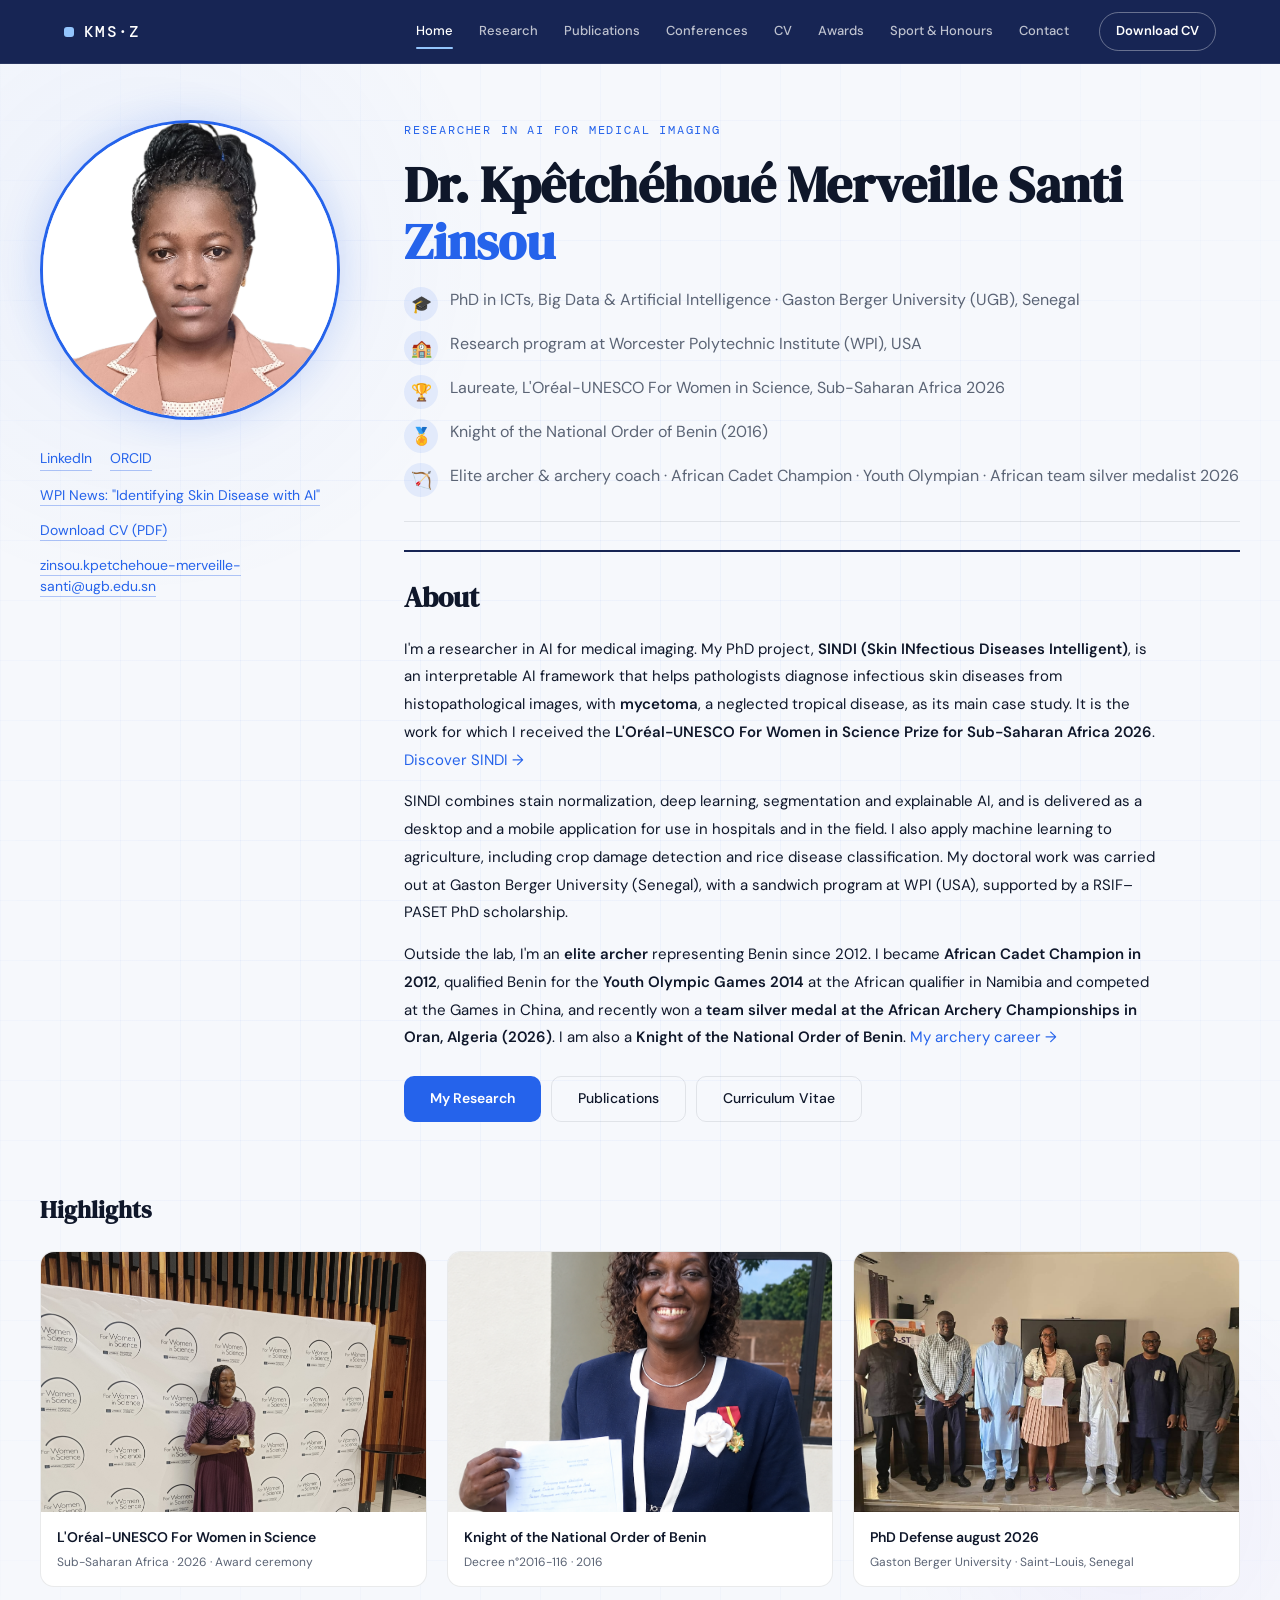
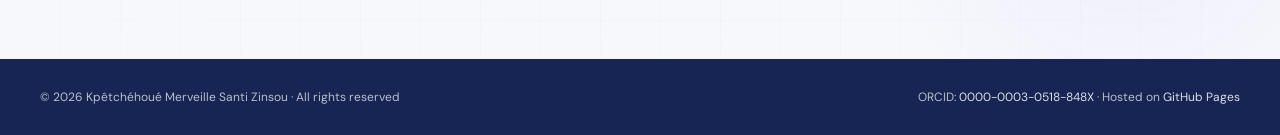
==== commit c378a24a: "second-nov-2026" ====
--- a/index.html
+++ b/index.html
@@ -3,12 +3,12 @@
 <head>
   <meta charset="UTF-8"/>
   <meta name="viewport" content="width=device-width, initial-scale=1.0"/>
-  <title>Kpêtchéhoué Merveille Santi Zinsou — AI for Medical Imaging</title>
-  <meta name="description" content="Kpêtchéhoué Merveille Santi Zinsou — PhD researcher in AI for medical imaging, mycetoma diagnosis, deep learning. Gaston Berger University & WPI."/>
-  <meta name="keywords" content="Merveille Zinsou, Kpêtchéhoué Zinsou, mycetoma, deep learning, medical imaging, MICCAI, UGB, WPI"/>
+  <title>Dr. Kpêtchéhoué Merveille Santi Zinsou — AI for Medical Imaging</title>
+  <meta name="description" content="Dr. Kpêtchéhoué Merveille Santi Zinsou — researcher in AI for medical imaging, mycetoma diagnosis, deep learning. L'Oréal-UNESCO For Women in Science 2026 laureate. Gaston Berger University & WPI."/>
+  <meta name="keywords" content="Merveille Zinsou, Kpêtchéhoué Zinsou, SINDI, mycetoma, deep learning, medical imaging, MICCAI, UGB, WPI, L'Oréal-UNESCO"/>
   <meta name="author" content="Kpêtchéhoué Merveille Santi Zinsou"/>
-  <meta property="og:title" content="Kpêtchéhoué Merveille Santi Zinsou — AI for Medical Imaging"/>
-  <meta property="og:description" content="PhD researcher using deep learning and XAI to diagnose skin diseases from histopathological images — mycetoma, MICCAI 2024."/>
+  <meta property="og:title" content="Dr. Kpêtchéhoué Merveille Santi Zinsou — AI for Medical Imaging"/>
+  <meta property="og:description" content="Researcher using deep learning and XAI to diagnose infectious skin diseases from histopathological images — SINDI, mycetoma, L'Oréal-UNESCO For Women in Science 2026."/>
   <meta property="og:url" content="https://merveille-santi.github.io/zims/"/>
   <meta property="og:type" content="website"/>
   <link rel="canonical" href="https://merveille-santi.github.io/zims/"/>
@@ -30,74 +30,111 @@
       <li><a href="#conferences">Conferences</a></li>
       <li><a href="#cv">CV</a></li>
       <li><a href="#awards">Awards</a></li>
-      <li><a href="#sport">Sport</a></li>
+      <li><a href="#sport">Sport &amp; Honours</a></li>
       <li><a href="#contact">Contact</a></li>
     </ul>
-    <button class="nav-toggle" aria-label="Menu">&#9776;</button>
+    <a class="nav-cta" href="assets/files/cv.pdf" target="_blank">Download CV</a>
+    <button class="nav-toggle" aria-label="Menu">Menu ☰</button>
   </div>
 </nav>
 
-<!-- ===== HERO ===== -->
+<!-- ===== HOME ===== -->
 <section id="home" class="hero">
   <div class="hero-bg-grid"></div>
   <div class="hero-orb hero-orb-1"></div>
   <div class="hero-orb hero-orb-2"></div>
-  <div class="hero-content">
-    <div class="hero-text">
-      <p class="hero-eyebrow">PhD Researcher · AI for Medical Imaging</p>
-      <h1><em>Kpêtchéhoué Merveille Santi ZINSOU.</em></h1>
-      <p class="hero-subtitle">
-        I'm a PhD researcher using <strong>deep learning & explainable AI</strong> to diagnose infectious skin diseases from histopathological images — with a focus on <strong>mycetoma</strong>, a neglected tropical disease. I also apply machine learning to agriculture, including crop damage detection and rice plant disease classification.
-        My work bridges medical imaging and agricultural AI, building practical tools for clinicians and farmers. I'm currently based at Gaston Berger University (Senegal) and joined WPI (USA) as an international non-degree student for a sandwich program, supported by a RSIF–PASET PhD scholarship.
-        Outside the lab, I'm an elite archer (African Cadet Champion 2012) and Knight of the National Order of Benin.
-      </p>
-      <p class="hero-affiliation">
-        📍 Gaston Berger University · Saint-Louis, Senegal &nbsp;|&nbsp; WPI · Worcester, MA, USA
-      </p>
-      <div class="hero-badges">
-        <div class="hero-badge-teal">
-          <span class="hb-icon">🏅</span>
-          <div class="hb-body">
-            <div class="hb-title">Knight of the National Order of Benin</div>
-            <div class="hb-sub">Decree n°2016-116 · March 10, 2016</div>
-            <a href="https://sgg.gouv.bj/pdf/web/viewer.html?file=/doc/decret-2016-116/read" target="_blank" class="hb-link">Official decree →</a>
-          </div>
-        </div>
-        <div class="hero-badge-teal">
-          <span class="hb-icon">📰</span>
-          <div class="hb-body">
-            <div class="hb-title">"Identifying Skin Disease with AI"</div>
-            <div class="hb-sub">WPI News · Worcester Polytechnic Institute</div>
-            <a href="https://www.wpi.edu/news/identifying-skin-disease-ai" target="_blank" class="hb-link">Read the article →</a>
-          </div>
-        </div>
-      </div>
+
+  <div class="home-layout">
+
+    <!-- LEFT : photo + links -->
+    <aside class="home-side">
+      <div class="photo-frame">
+        <img src="assets/img/profile.png" alt="Dr. Kpêtchéhoué Merveille Santi Zinsou"/>
+      </div>
+      <ul class="side-links">
+        <li class="side-row">
+          <a href="https://www.linkedin.com/in/kp%C3%AAtch%C3%A9hoU%C3%A9-merveille-santi-zinsou-33b95b152" target="_blank">LinkedIn</a>
+          <a href="https://orcid.org/0000-0003-0518-848X" target="_blank">ORCID</a>
+        </li>
+        <li><a href="https://www.wpi.edu/news/identifying-skin-disease-ai" target="_blank">WPI News: "Identifying Skin Disease with AI"</a></li>
+        <li><a href="assets/files/cv.pdf" target="_blank">Download CV (PDF)</a></li>
+        <li><a href="mailto:zinsou.kpetchehoue-merveille-santi@ugb.edu.sn">zinsou.kpetchehoue-merveille-santi@ugb.edu.sn</a></li>
+      </ul>
+    </aside>
+
+    <!-- RIGHT : identity + about -->
+    <div class="home-main">
+      <p class="hero-eyebrow">Researcher in AI for Medical Imaging</p>
+      <h1>Dr. Kpêtchéhoué Merveille Santi <em>Zinsou</em></h1>
+
+        <ul class="home-roles">
+        <li><span class="role-icon">🎓</span><span>PhD in ICTs, Big Data &amp; Artificial Intelligence · Gaston Berger University (UGB), Senegal</span></li>
+        <li><span class="role-icon">🏫</span><span>Research program at Worcester Polytechnic Institute (WPI), USA</span></li>
+        <li><span class="role-icon">🏆</span><span>Laureate, L'Oréal-UNESCO For Women in Science, Sub-Saharan Africa 2026</span></li>
+        <li><span class="role-icon">🏅</span><span>Knight of the National Order of Benin (2016)</span></li>
+        <li><span class="role-icon">🏹</span><span>Elite archer &amp; archery coach · African Cadet Champion · Youth Olympian · African team silver medalist 2026</span></li>
+      </ul>
+      
+
+      <div class="home-about">
+        <h2>About</h2>
+        <p>
+          I'm a researcher in AI for medical imaging. My PhD project, <strong>SINDI (Skin INfectious Diseases Intelligent)</strong>, is an interpretable AI framework that helps pathologists diagnose infectious skin diseases from histopathological images, with <strong>mycetoma</strong>, a neglected tropical disease, as its main case study. It is the work for which I received the <strong>L'Oréal-UNESCO For Women in Science Prize for Sub-Saharan Africa 2026</strong>. <a href="#research">Discover SINDI →</a>
+        </p>
+        <p>
+          SINDI combines stain normalization, deep learning, segmentation and explainable AI, and is delivered as a desktop and a mobile application for use in hospitals and in the field. I also apply machine learning to agriculture, including crop damage detection and rice disease classification. My doctoral work was carried out at Gaston Berger University (Senegal), with a sandwich program at WPI (USA), supported by a RSIF–PASET PhD scholarship.
+        </p>
+        <p>
+          Outside the lab, I'm an <strong>elite archer</strong> representing Benin since 2012. I became <strong>African Cadet Champion in 2012</strong>, qualified Benin for the <strong>Youth Olympic Games 2014</strong> at the African qualifier in Namibia and competed at the Games in China, and recently won a <strong>team silver medal at the African Archery Championships in Oran, Algeria (2026)</strong>. I am also a <strong>Knight of the National Order of Benin</strong>. <a href="#sport">My archery career →</a>
+        </p>
+      </div>
+
       <div class="hero-cta">
         <a href="#research" class="btn-primary">My Research</a>
         <a href="#publications" class="btn-outline">Publications</a>
         <a href="#cv" class="btn-outline">Curriculum Vitae</a>
-        <a href="assets/files/cv.pdf" class="btn-ghost" target="_blank">Download CV ↓</a>
-      </div>
-      <div class="hero-links">
-        <a href="https://www.linkedin.com/in/kp%C3%AAtch%C3%A9hoU%C3%A9-merveille-santi-zinsou-33b95b152" target="_blank" title="LinkedIn">
-          <svg viewBox="0 0 24 24" width="22" fill="currentColor"><path d="M20.447 20.452h-3.554v-5.569c0-1.328-.027-3.037-1.852-3.037-1.853 0-2.136 1.445-2.136 2.939v5.667H9.351V9h3.414v1.561h.046c.477-.9 1.637-1.85 3.37-1.85 3.601 0 4.267 2.37 4.267 5.455v6.286zM5.337 7.433a2.062 2.062 0 01-2.063-2.065 2.064 2.064 0 112.063 2.065zm1.782 13.019H3.555V9h3.564v11.452zM22.225 0H1.771C.792 0 0 .774 0 1.729v20.542C0 23.227.792 24 1.771 24h20.451C23.2 24 24 23.227 24 22.271V1.729C24 .774 23.2 0 22.222 0h.003z"/></svg>
-        </a>
-        <a href="https://orcid.org/0000-0003-0518-848X" target="_blank" title="ORCID">
-          <svg viewBox="0 0 24 24" width="22" fill="currentColor"><path d="M12 0C5.372 0 0 5.372 0 12s5.372 12 12 12 12-5.372 12-12S18.628 0 12 0zM7.369 4.378c.525 0 .947.431.947.947s-.422.947-.947.947a.95.95 0 01-.947-.947c0-.525.422-.947.947-.947zm-.722 3.038h1.444v10.041H6.647V7.416zm3.562 0h3.9c3.712 0 5.344 2.653 5.344 5.025 0 2.578-2.016 5.016-5.325 5.016h-3.919V7.416zm1.444 1.303v7.444h2.297c2.359 0 3.872-1.303 3.872-3.722 0-2.172-1.494-3.722-3.863-3.722h-2.306z"/></svg>
-        </a>
-        <a href="mailto:zinsou.kpetchehoue-merveille-santi@ugb.edu.sn" title="Email">
-          <svg viewBox="0 0 24 24" width="22" fill="none" stroke="currentColor" stroke-width="2"><path d="M4 4h16c1.1 0 2 .9 2 2v12c0 1.1-.9 2-2 2H4c-1.1 0-2-.9-2-2V6c0-1.1.9-2 2-2z"/><polyline points="22,6 12,13 2,6"/></svg>
-        </a>
-      </div>
-    </div>
-    <div class="hero-photo">
-      <div class="photo-frame">
-        <img src="assets/img/profile.png" alt="Kpêtchéhoué Merveille Santi Zinsou"/>
-      </div>
-      <div class="photo-badge">🔬 AI · Skin Diseases</div>
+      </div>
     </div>
   </div>
-  <div class="hero-scroll"><span>Scroll</span><div class="scroll-line"></div></div>
+
+
+  <!-- HIGHLIGHTS : photos -->
+  <div class="home-highlights">
+    <h2 class="hl-title">Highlights</h2>
+    <div class="hl-grid">
+      
+
+      <figure class="hl-card clickable"
+        onclick="openLightbox('assets/img/loreal-unesco-ceremony.jpg','L\'Oréal-UNESCO For Women in Science, Sub-Saharan Africa 2026: award ceremony')" title="Click to enlarge">
+        <div class="hl-img">
+          <img src="assets/img/loreal-unesco-ceremony.jpg" alt="L'Oréal-UNESCO award ceremony 2026"
+            onerror="this.parentNode.classList.add('no-img')"/>
+          <div class="project-img-hint">Add: assets/img/loreal-unesco-ceremony.jpg</div>
+        </div>
+        <figcaption><strong>L'Oréal-UNESCO For Women in Science</strong><span>Sub-Saharan Africa · 2026 · Award ceremony</span></figcaption>
+      </figure>
+
+      <figure class="hl-card clickable"
+        onclick="openLightbox('assets/img/knight-ceremony.png','Knight of the National Order of Benin')" title="Click to enlarge">
+        <div class="hl-img">
+          <img src="assets/img/knight-ceremony.png" alt="Knight of the National Order of Benin"
+            onerror="this.parentNode.classList.add('no-img')"/>
+          <div class="project-img-hint">Add: assets/img/knight-ceremony.jpg</div>
+        </div>
+        <figcaption><strong>Knight of the National Order of Benin</strong><span>Decree n°2016-116 · 2016</span></figcaption>
+      </figure>
+      
+      <figure class="hl-card clickable"
+        onclick="openLightbox('assets/img/phd-defense.jpeg','PhD defense august 2026, Gaston Berger University')" title="Click to enlarge">
+        <div class="hl-img">
+          <img src="assets/img/phd-defense.jpeg" alt="PhD defense august 2026"
+            onerror="this.parentNode.classList.add('no-img')"/>
+          <div class="project-img-hint">Add: assets/img/phd-defense.jpg</div>
+        </div>
+        <figcaption><strong>PhD Defense august 2026</strong><span>Gaston Berger University · Saint-Louis, Senegal</span></figcaption>
+      </figure>
+    </div>
+  </div>
 </section>
 
 <!-- ===== RESEARCH ===== -->
@@ -112,85 +149,115 @@
       </p>
     </div>
 
-    <!-- LIGHTBOX -->
-    <div id="lightbox" onclick="closeLightbox()">
-      <div class="lb-inner">
-        <button class="lb-close" onclick="closeLightbox()">✕</button>
-        <img id="lb-img" src="" alt=""/>
-        <div id="lb-video-wrap"></div>
-        <div id="lb-caption"></div>
-      </div>
-    </div>
-
     <!-- PROJECT TABS -->
     <div class="cv-tabs">
       <button class="cv-tab active" onclick="switchProjectTab('research', this)">🔬 Research Projects</button>
-      <button class="cv-tab" onclick="switchProjectTab('group', this)">👥 Group & Other Projects</button>
-      <button class="cv-tab" onclick="switchProjectTab('supervision', this)">🎓 Supervised Project</button>
-    </div>
-
-    <!-- TAB: RESEARCH PROJECTS -->
+      <button class="cv-tab" onclick="switchProjectTab('group', this)">👥 Group &amp; Other Projects</button>
+      <button class="cv-tab" onclick="switchProjectTab('supervision', this)">🎓 Supervised Projects</button>
+    </div>
+
+       <!-- TAB: RESEARCH PROJECTS -->
     <div class="proj-tab-panel" id="ptab-research">
-      <div class="projects-grid">
-
-        <!-- MYCETOMA -->
+      <div class="projects-grid projects-side">
+
+        <!-- ============ PhD : SINDI (2/3) ============ -->
         <div class="project-card featured">
-          <div class="project-top">
-            <div class="project-text">
-              <div class="project-tag">⭐ Main PhD Project — Personal Research</div>
-              <div class="project-icon">🧫</div>
-              <h3>AI-Assisted Mycetoma Diagnosis from Histopathology Images</h3>
-              <p>Intelligent system enabling dermatologists to identify mycetoma type (eumycetoma vs actinomycetoma) and causative agents (70+) from H&amp;E histopathological images using deep learning and explainable AI (XAI). Delivered as both a <strong>desktop application</strong> and a <strong>mobile application</strong> for clinical deployment. Research conducted at UGB Senegal · IRD Dakar · WPI USA.</p>
-              <div class="project-tags">
-                <span>Deep Learning</span><span>Explainable AI</span><span>Histopathology</span>
-                <span>CNN</span><span>MICCAI</span><span>PyTorch</span><span>MONAI</span>
-                <span>Desktop App</span><span>Mobile App</span>
-              </div>
-              <div class="project-links">
-                <a href="https://doi.org/10.1007/978-3-031-72384-1_71" target="_blank">MICCAI 2024 →</a>
-                <a href="https://doi.org/10.1101/2025.10.17.682660" target="_blank">bioRxiv 2025 →</a>
-                <a href="https://www.wpi.edu/news/identifying-skin-disease-ai" target="_blank">📰 WPI Press →</a>
-              </div>
-            </div>
-            <div class="project-imgs-col">
-              <div class="project-img-slot clickable"
-                onclick="openLightbox('assets/img/project-mycetoma-desktop.png','Desktop application — mycetoma diagnosis')"
-                title="Click to enlarge">
-                <img src="assets/img/project-mycetoma-desktop.png" alt="Desktop app — mycetoma"
-                  onerror="this.parentNode.classList.add('no-img')"/>
-                <div class="project-img-hint">Desktop app screenshot</div>
-                <div class="img-overlay">🔍 Desktop app</div>
-              </div>
-              <div class="project-img-slot clickable"
-                onclick="openLightbox('assets/img/project-mycetoma-mobile.png','Mobile application — mycetoma diagnosis')"
-                title="Click to enlarge">
-                <img src="assets/img/project-mycetoma-mobile.png" alt="Mobile app — mycetoma"
-                  onerror="this.parentNode.classList.add('no-img')"/>
-                <div class="project-img-hint">Mobile app screenshot</div>
-                <div class="img-overlay">🔍 Mobile app</div>
-              </div>
-            </div>
-          </div>
-        </div>
-
-        <!-- RICE -->
+          <div class="project-tag">⭐ Main PhD Project · L'Oréal-UNESCO 2026 Laureate Project</div>
+          <h3>SINDI: An Interpretable AI Framework for the Histopathological Diagnosis of Infectious Skin Diseases
+            <small>Validated on mycetoma, a neglected tropical disease</small>
+          </h3>
+
+          <!-- Images right after the title : desktop + mobile -->
+          <div class="proj-duo">
+            <div class="project-img-slot clickable proj-duo-desktop"
+              onclick="openLightbox('assets/img/project-mycetoma-desktop.png','SINDI desktop application')" title="Click to enlarge">
+              <img src="assets/img/project-mycetoma-desktop.png" alt="SINDI desktop application" onerror="this.parentNode.classList.add('no-img')"/>
+              <div class="project-img-hint">Desktop screenshot</div>
+              <div class="img-overlay">🖥️ Desktop app</div>
+            </div>
+            <div class="project-img-slot clickable proj-duo-mobile"
+              onclick="openLightbox('assets/img/project-mycetoma-mobile.png','SINDI mobile application')" title="Click to enlarge">
+              <img src="assets/img/project-mycetoma-mobile.png" alt="SINDI mobile application" onerror="this.parentNode.classList.add('no-img')"/>
+              <div class="project-img-hint">Mobile screenshot</div>
+              <div class="img-overlay">📱 Mobile app</div>
+            </div>
+          </div>
+
+          <p>
+            Infectious skin diseases, many of them neglected tropical diseases, weigh heavily on communities with little access to specialists.
+            <strong>Mycetoma</strong> is among the most devastating: caused by more than 70 bacterial and fungal species, it leads to severe deformity and frequent amputation, and each agent needs a different treatment.
+            Histopathology is the standard in low-resource settings, but it is hampered by staining variability, subjective reading, and images where no microbial grain is visible.
+          </p>
+          <p>
+            <strong>SINDI (Skin INfectious Diseases Intelligent)</strong> is a framework designed for the histopathological diagnosis of <strong>infectious skin diseases</strong>. It combines stain normalization, deep learning, segmentation and explainable AI in one pipeline, and uses <strong>mycetoma as the case study to validate the framework</strong>.
+            For this validation, it is built on the <strong>first histopathological mycetoma dataset from Senegal</strong> (1,324 H&amp;E images from 71 slides, annotated with pathologists at CHNU Fann, plus 7,000 healthy skin images, publicly available) and covers four species:
+            <em>Madurella mycetomatis</em>, <em>Falciformispora senegalensis</em>, <em>Actinomadura pelletieri</em> and <em>Streptomyces somaliensis</em>.
+          </p>
+
+          <h4 class="proj-subtitle">Five diagnostic tasks</h4>
+          <ol class="sindi-tasks">
+            <li><strong>Phenotype and species classification:</strong> healthy vs. mycetoma reaches 99.94%; for the four species, Macenko stain normalization raises accuracy from 49% to 99.34%.</li>
+            <li><strong>ROI vs. non-ROI:</strong> after normalization, results on grain-rich regions and on the rest of the tissue are virtually identical, so diagnostic information is spread across the whole image.</li>
+            <li><strong>Grain-free images:</strong> cases with no visible grains, normally needing costly molecular tests, are classified with 98.5% accuracy.</li>
+            <li><strong>Semantic segmentation:</strong> pixel-level grain localization; 12 architectures and 13 encoders compared, best is UNet++ with EfficientNet-B3 and SCSE (Dice 92.2%, IoU 85.5%).</li>
+            <li><strong>Explainable AI:</strong> Grad-CAM, Grad-CAM++ and saliency maps converted into binary masks; best is Grad-CAM++ (Dice 91.45%, IoU 84.35%).</li>
+          </ol>
+
+          <p>
+            Everything is delivered as a <strong>desktop application</strong> (Python / PySide6) for hospital laboratories and an <strong>Android application</strong> (Kotlin / Jetpack Compose, on-device inference) for field use, both ready for clinical testing with pathologists in Senegal.
+            Research conducted at UGB (Senegal), IRD Dakar and WPI (USA).
+          </p>
+
+          <div class="project-tags">
+            <span>Infectious Skin Diseases</span><span>Mycetoma</span><span>Deep Learning</span><span>Explainable AI</span>
+            <span>Stain Normalization</span><span>Semantic Segmentation</span><span>PyTorch</span><span>MONAI</span>
+            <span>Desktop App</span><span>Mobile App</span>
+          </div>
+          <div class="project-links">
+            <a href="https://doi.org/10.1007/978-3-031-72384-1_71" target="_blank">MICCAI 2024 →</a>
+            <a href="https://doi.org/10.1101/2025.10.17.682660" target="_blank">bioRxiv 2025 →</a>
+            <a href="https://www.wpi.edu/news/identifying-skin-disease-ai" target="_blank">📰 WPI Press →</a>
+          </div>
+        </div>
+
+        <!-- ============ Master : Rice (1/3) ============ -->
         <div class="project-card">
-          <div class="project-img-slot clickable"
-            onclick="openLightbox('assets/img/project-rice.png','Rice plant disease detection — CNN + Mobile App')"
-            title="Click to enlarge">
-            <img src="assets/img/project-rice.png" alt="Rice plant disease detection"
-              onerror="this.parentNode.classList.add('no-img')"/>
-            <div class="project-img-hint">Model output or app screenshot</div>
+          <div class="project-tag">🌾 Research Project · Plant Disease AI</div>
+          <h3>Semantic Segmentation of Rice Leaf Diseases
+            <small>A large-scale annotated dataset and multi-architecture benchmark</small>
+          </h3>
+
+          <!-- Image right after the title -->
+          <div class="project-img-slot clickable proj-single"
+            onclick="openLightbox('assets/img/project-rice.png','Rice leaf disease segmentation')" title="Click to enlarge">
+            <img src="assets/img/project-rice.png" alt="Rice leaf disease segmentation" onerror="this.parentNode.classList.add('no-img')"/>
+            <div class="project-img-hint">Segmentation example</div>
             <div class="img-overlay">🔍 View result</div>
           </div>
-          <div class="project-icon">🌾</div>
-          <h3>Rice Plant Disease Detection</h3>
-          <p>Intelligent detection and classification of diseases on rice plants using convolutional neural networks, with a companion <strong>mobile application</strong> for field diagnosis. Master's thesis project, IFRI-UAC, Benin (2017–2019).</p>
-          <div class="project-tags"><span>CNN</span><span>Classification</span><span>Mobile App</span><span>TensorFlow</span></div>
-        </div>
-
-      </div>
-    </div>
+
+          <p>
+            Most automated tools only name a rice disease; this project
+            <strong>localizes diseased regions pixel by pixel</strong>, which opens the way to severity estimation and more precise field diagnosis.
+            It grew out of my Master's thesis at IFRI-UAC (2017–2019), a CNN classifier with a companion mobile app.
+          </p>
+          <p>
+            The study covers four diseases: <strong>Bacterial Blight, Leaf Blast, Brown Spot and Tungro</strong>.
+            It is built on <strong>RiceSeg-5932</strong>, expert pixel-level masks drawn with Label Studio for all 5,932 images of the public rice leaf collection of Sethy et al., the first complete public set of masks for that collection.
+            Several deep learning segmentation architectures are benchmarked on it, giving the community a common reference.
+          </p>
+          <div class="project-tags">
+            <span>Semantic Segmentation</span><span>Annotated Dataset</span><span>Benchmark</span>
+            <span>Deep Learning</span><span>Rice Diseases</span><span>Label Studio</span>
+          </div>
+          <div class="project-links">
+            <a href="https://doi.org/10.2139/ssrn.7608739" target="_blank">📄 SSRN Preprint 2026 →</a>
+            <a href="https://doi.org/10.17632/92jc6w6mcy.1" target="_blank">🗂️ RiceSeg-5932 Dataset →</a>
+          </div>
+        </div>
+
+      </div>
+    </div>
+
 
     <!-- TAB: GROUP & OTHER PROJECTS -->
     <div class="proj-tab-panel hidden" id="ptab-group">
@@ -205,7 +272,7 @@
         <div class="project-card project-group">
           <div class="project-group-badge">👥 Group Project · International Exchange</div>
           <div class="project-img-slot clickable"
-            onclick="openLightbox('assets/img/project-agriculture.png','ML for Smart Agriculture — Northeastern University & UGB Senegal')"
+            onclick="openLightbox('assets/img/project-agriculture.png','ML for Smart Agriculture — Northeastern University &amp; UGB Senegal')"
             title="Click to enlarge">
             <img src="assets/img/project-agriculture.png" alt="ML for agriculture"
               onerror="this.parentNode.classList.add('no-img')"/>
@@ -229,7 +296,7 @@
           <div class="project-group-badge">👥 Group Project · Summer School</div>
           <div class="project-media-row">
             <div class="project-img-slot clickable"
-              onclick="openLightbox('assets/img/project-drone.jpeg','Ferienakademie 2019 — Water quality & drone system, South Tyrol')"
+              onclick="openLightbox('assets/img/project-drone.jpeg','Ferienakademie 2019 — Water quality &amp; drone system, South Tyrol')"
               title="Click to enlarge">
               <img src="assets/img/project-drone.jpeg" alt="Ferienakademie drone project"
                 onerror="this.parentNode.classList.add('no-img')"/>
@@ -237,7 +304,7 @@
               <div class="img-overlay">🔍 Photo</div>
             </div>
             <div class="project-video-slot"
-              onclick="openVideo('OAvtzhblUKI', 'Mobile Water Quality Management & Drone System — Ferienakademie 2019')"
+              onclick="openVideo('OAvtzhblUKI', 'Mobile Water Quality Management &amp; Drone System — Ferienakademie 2019')"
               title="Click to watch">
               <div class="video-thumb">
                 <img src="assets/img/project-drone-thumb.jpg" alt="Video thumbnail"
@@ -248,7 +315,7 @@
             </div>
           </div>
           <div class="project-icon">🚁</div>
-          <h3>Mobile Water Quality Management & Drone System</h3>
+          <h3>Mobile Water Quality Management &amp; Drone System</h3>
           <p>Group project at the Ferienakademie 2019 summer school, organized by TUM and the Universities of Stuttgart and Erlangen-Nuremberg, held in Sarntal Valley (South Tyrol, Italy). Goal: design, build and deploy a mobile water quality management system for Benin. Involved drone assembly, handling, and 3D printing.</p>
           <div class="project-tags">
             <span>IoT</span><span>Drone Assembly</span><span>3D Printing</span>
@@ -290,80 +357,141 @@
       </div>
     </div>
 
-      <!-- TAB: SUPERVISED PROJECT -->
-      <div class="proj-tab-panel hidden" id="ptab-supervision">
-        <p class="proj-group-note" style="border-color: #10b981;">
-          This project was completed under my co-supervision as part of a Master's thesis. It reflects
-          my contribution to research mentorship and the broader impact of my scientific expertise
-          on students' work.
-        </p>
-
-        <div class="project-card" style="border-color: rgba(16,185,129,0.25); background: linear-gradient(135deg, var(--surface) 0%, rgba(16,185,129,0.04) 100%);">
-
-          <!-- Supervisor badge -->
-          <div class="supervision-header">
-            <div class="supervision-badge">🎓 Co-Supervisor · Master's Thesis · 2024–2025</div>
-            <div class="supervision-student">
-              <span class="sup-label">Student:</span>
-              <span class="sup-value">Grace Kisambu NSELE · IFRI, University of Abomey-Calavi, Benin</span>
-            </div>
-            <div class="supervision-student">
-              <span class="sup-label">Co-supervisors:</span>
-              <span class="sup-value">Maitre conf. Vinasetan Ratheil HOUNDJI (IFRI-UAC) · Kpêtchéhoué Merveille Santi ZINSOU · Prof. Arnaud AHOUANDJINOU (IFRI-UAC)</span>
-            </div>
-          </div>
-
-          <!-- Main content: text + images -->
-          <div class="project-top" style="margin-top: 16px;">
-            <div class="project-text">
-              <div class="project-icon">🫁</div>
-              <h3>Automatic Detection of Pulmonary Tuberculosis from Medical Images<br><small style="font-size:14px;font-weight:400;color:var(--muted);">Case of the Democratic Republic of Congo</small></h3>
-              <p>
-                AI-based system for automated detection of pulmonary tuberculosis from chest X-rays,
-                trained on locally collected data from 8 healthcare facilities across 6 provinces of the DRC.
-                The project used the <strong>Xception architecture</strong> with transfer learning, achieving
-                <strong>98.01% accuracy</strong>, 99.12% precision, and 98.69% F1-score — exceeding several
-                international benchmarks. The student also developed a <strong>mobile application (TuberculoScan)</strong>
-                built with Flutter, a FastAPI inference backend, Firebase for storage, and deployed on Render.
-              </p>
-              <div class="supervision-metrics">
-                <div class="sup-metric"><span>98.01%</span>Accuracy</div>
-                <div class="sup-metric"><span>99.12%</span>Precision</div>
-                <div class="sup-metric"><span>98.69%</span>F1-Score</div>
-                <div class="sup-metric"><span>10</span>Models tested</div>
-              </div>
-              <div class="project-tags" style="margin-top:16px">
-                <span>Deep Learning</span><span>Transfer Learning</span><span>Chest X-Ray</span>
-                <span>Xception</span><span>Tuberculosis</span><span>DRC</span>
-                <span>Mobile App</span><span>Flutter</span><span>FastAPI</span><span>Firebase</span>
-              </div>
-            </div>
-
-            <!-- 4 clickable images in 2x2 grid -->
-            <div class="supervision-imgs">
-              <div class="project-img-slot clickable"
-                onclick="openLightbox('assets/img/supervision-tb-1.png','TuberculoScan — Mobile app home screen')"
-                title="Click to enlarge">
-                <img src="assets/img/supervision-tb-1.png" alt="TuberculoScan mobile app"
-                  onerror="this.parentNode.classList.add('no-img')"/>
-                <div class="project-img-hint">Add: assets/img/supervision-tb-1.jpg<br>(mobile app screenshot)</div>
-                <div class="img-overlay">🔍 Mobile app</div>
-              </div>
-              <div class="project-img-slot clickable"
-                onclick="openLightbox('assets/img/supervision-tb-2.png','TuberculoScan — Diagnosis result screen')"
-                title="Click to enlarge">
-                <img src="assets/img/supervision-tb-2.png" alt="Diagnosis result"
-                  onerror="this.parentNode.classList.add('no-img')"/>
-                <div class="project-img-hint">Add: assets/img/supervision-tb-2.jpg<br>(diagnosis result screen)</div>
-                <div class="img-overlay">🔍 Result screen</div>
-              </div>
-            </div>
-          </div>
-        </div>
-      </div>
+    <!-- TAB: SUPERVISED PROJECTS -->
+    <div class="proj-tab-panel hidden" id="ptab-supervision">
+      <p class="proj-group-note" style="border-color: #10b981;">
+        These projects were completed under my co-supervision as part of Master's and Bachelor's theses.
+        They reflect my contribution to research mentorship and the broader impact of my scientific
+        expertise on students' work.
+      </p>
+
+      <h4 class="sup-level">🎓 Master's Thesis</h4>
+      <div class="project-card" style="border-color: rgba(16,185,129,0.25); background: linear-gradient(135deg, var(--surface) 0%, rgba(16,185,129,0.04) 100%);">
+
+        <div class="supervision-header">
+          <div class="supervision-badge">🎓 Co-Supervisor · Master's Thesis · 2024–2025</div>
+          <div class="supervision-student">
+            <span class="sup-label">Student:</span>
+            <span class="sup-value">Grace Kisambu NSELE · IFRI, University of Abomey-Calavi, Benin</span>
+          </div>
+          <div class="supervision-student">
+            <span class="sup-label">Co-supervisors:</span>
+            <span class="sup-value">Maitre conf. Vinasetan Ratheil HOUNDJI (IFRI-UAC) · Kpêtchéhoué Merveille Santi ZINSOU · Prof. Arnaud AHOUANDJINOU (IFRI-UAC)</span>
+          </div>
+        </div>
+
+        <div class="project-top" style="margin-top: 16px;">
+          <div class="project-text">
+            <div class="project-icon">🫁</div>
+            <h3>Automatic Detection of Pulmonary Tuberculosis from Medical Images<br><small style="font-size:14px;font-weight:400;color:var(--muted);">Case of the Democratic Republic of Congo</small></h3>
+            <p>
+              AI-based system for automated detection of pulmonary tuberculosis from chest X-rays,
+              trained on locally collected data from 8 healthcare facilities across 6 provinces of the DRC.
+              The project used the <strong>Xception architecture</strong> with transfer learning, achieving
+              <strong>98.01% accuracy</strong>, 99.12% precision, and 98.69% F1-score — exceeding several
+              international benchmarks. The student also developed a <strong>mobile application (TuberculoScan)</strong>
+              built with Flutter, a FastAPI inference backend, Firebase for storage, and deployed on Render.
+            </p>
+            <div class="supervision-metrics">
+              <div class="sup-metric"><span>98.01%</span>Accuracy</div>
+              <div class="sup-metric"><span>99.12%</span>Precision</div>
+              <div class="sup-metric"><span>98.69%</span>F1-Score</div>
+              <div class="sup-metric"><span>10</span>Models tested</div>
+            </div>
+            <div class="project-tags" style="margin-top:16px">
+              <span>Deep Learning</span><span>Transfer Learning</span><span>Chest X-Ray</span>
+              <span>Xception</span><span>Tuberculosis</span><span>DRC</span>
+              <span>Mobile App</span><span>Flutter</span><span>FastAPI</span><span>Firebase</span>
+            </div>
+          </div>
+
+          <div class="supervision-imgs">
+            <div class="project-img-slot clickable"
+              onclick="openLightbox('assets/img/supervision-tb-1.png','TuberculoScan — Mobile app home screen')"
+              title="Click to enlarge">
+              <img src="assets/img/supervision-tb-1.png" alt="TuberculoScan mobile app"
+                onerror="this.parentNode.classList.add('no-img')"/>
+              <div class="project-img-hint">Add: assets/img/supervision-tb-1.png<br>(mobile app screenshot)</div>
+              <div class="img-overlay">🔍 Mobile app</div>
+            </div>
+            <div class="project-img-slot clickable"
+              onclick="openLightbox('assets/img/supervision-tb-2.png','TuberculoScan — Diagnosis result screen')"
+              title="Click to enlarge">
+              <img src="assets/img/supervision-tb-2.png" alt="Diagnosis result"
+                onerror="this.parentNode.classList.add('no-img')"/>
+              <div class="project-img-hint">Add: assets/img/supervision-tb-2.png<br>(diagnosis result screen)</div>
+              <div class="img-overlay">🔍 Result screen</div>
+            </div>
+          </div>
+        </div>
+      </div>
+
+      <h4 class="sup-level">🎓 Bachelor's Thesis</h4>
+      <div class="project-card" style="border-color: rgba(16,185,129,0.25); background: linear-gradient(135deg, var(--surface) 0%, rgba(16,185,129,0.04) 100%);">
+
+        <div class="supervision-header">
+          <div class="supervision-badge">🎓 Co-Supervisor · Bachelor's Thesis · 2024–2025</div>
+          <div class="supervision-student">
+            <span class="sup-label">Student:</span>
+            <span class="sup-value">Mahugnon Chancel Louis Brejnev KPELLY · IFRI, University of Abomey-Calavi, Benin · Bachelor in Computer Science, AI option</span>
+          </div>
+          <div class="supervision-student">
+            <span class="sup-label">Supervisors:</span>
+            <span class="sup-value">Maitre conf. Vinasetan Ratheil HOUNDJI (IFRI-UAC) · Kpêtchéhoué Merveille Santi ZINSOU</span>
+          </div>
+        </div>
+
+        <div class="project-top" style="margin-top: 16px;">
+          <div class="project-text">
+            <div class="project-icon">🌾</div>
+            <h3>Detection of Rice Leaf Diseases with Convolutional Neural Networks<br><small style="font-size:14px;font-weight:400;color:var(--muted);">An offline smartphone tool for Beninese rice farmers</small></h3>
+            <p>
+              Offline, smartphone-based diagnostic system that identifies the four main foliar diseases of rice
+              (<strong>Blast, Bacterial Leaf Blight, Brown Spot, Tungro</strong>) from a single photograph.
+              A pre-trained <strong>MobileNetV2</strong> was fine-tuned by transfer learning on a public dataset of
+              5,754 images, reaching <strong>99% accuracy</strong> and an F1-score of 0.99 on the validation set
+              (17 errors out of 1,726 images). The model was converted to TensorFlow Lite
+              (13.2 MB → <strong>3.3 MB</strong>, inference 210 → 45 ms) and integrated into an Android app,
+              <strong>RiceGuard</strong>, built with React Native/Expo and a Django REST backend, with multi-image analysis,
+              disease fact sheets and action plans in French.
+            </p>
+            <div class="supervision-metrics">
+              <div class="sup-metric"><span>99%</span>Accuracy</div>
+              <div class="sup-metric"><span>0.99</span>F1-Score</div>
+              <div class="sup-metric"><span>5,754</span>Images</div>
+              <div class="sup-metric"><span>3.3 MB</span>TFLite model</div>
+            </div>
+            <div class="project-tags" style="margin-top:16px">
+              <span>Deep Learning</span><span>Transfer Learning</span><span>MobileNetV2</span>
+              <span>Rice Diseases</span><span>TensorFlow Lite</span><span>Offline Mobile App</span>
+              <span>React Native</span><span>Django REST</span>
+            </div>
+          </div>
+
+          <div class="supervision-imgs">
+            <div class="project-img-slot clickable" style="aspect-ratio:9/16;"
+              onclick="openLightbox('assets/img/supervision-rice-1.jpg','RiceGuard · Home screen (offline mode)')" title="Click to enlarge">
+              <img src="assets/img/supervision-rice-1.jpg" alt="RiceGuard home screen" style="object-position:top;"
+                onerror="this.parentNode.classList.add('no-img')"/>
+              <div class="project-img-hint">Add: assets/img/supervision-rice-1.jpg</div>
+              <div class="img-overlay">🔍 Home screen</div>
+            </div>
+            <div class="project-img-slot clickable" style="aspect-ratio:9/16;"
+              onclick="openLightbox('assets/img/supervision-rice-2.jpg','RiceGuard · Diagnosis result (Brown Spot)')" title="Click to enlarge">
+              <img src="assets/img/supervision-rice-2.jpg" alt="RiceGuard diagnosis result" style="object-position:top;"
+                onerror="this.parentNode.classList.add('no-img')"/>
+              <div class="project-img-hint">Add: assets/img/supervision-rice-2.jpg</div>
+              <div class="img-overlay">🔍 Result screen</div>
+            </div>
+          </div>
+        </div>
+      </div>
+    </div>
 
   </div>
 </section>
+
+<!-- ===== PUBLICATIONS ===== -->
 <section id="publications" class="section section-alt">
   <div class="container">
     <div class="section-header">
@@ -371,6 +499,19 @@
       <h2>Scientific Publications</h2>
     </div>
     <div class="publications-list">
+
+      <div class="pub-item">
+        <div class="pub-year">2026</div>
+        <div class="pub-content">
+          <div class="pub-venue">SSRN · Preprint · May 2026</div>
+          <h3 class="pub-title">Semantic Segmentation of Rice Leaf Diseases Using Deep Learning: A Large-Scale Annotated Dataset and Multi-Architecture Benchmark</h3>
+          <p class="pub-authors"><strong>K. M. S. Zinsou</strong>, V. R. Houndji</p>
+          <div class="pub-links">
+            <a href="https://ssrn.com/abstract=7608739" class="pub-link" target="_blank">📄 SSRN</a>
+            <a href="http://dx.doi.org/10.2139/ssrn.7608739" class="pub-link" target="_blank">DOI</a>
+          </div>
+        </div>
+      </div>
 
       <div class="pub-item">
         <div class="pub-year">2025</div>
@@ -460,14 +601,68 @@
     <div class="section-header">
       <span class="section-tag">Conferences &amp; Scientific Meetings</span>
       <h2>Talks &amp; Presentations</h2>
-      <p class="section-intro">8 oral and 2 poster presentations at international conferences across Africa, Europe, and North America.</p>
+      <p class="section-intro">8 oral and 3 poster presentations at international conferences across Africa, Europe, and North America.</p>
     </div>
     <div class="conf-stats">
       <div class="conf-stat"><span>8</span>Oral Presentations</div>
-      <div class="conf-stat"><span>2</span>Poster Presentations</div>
-      <!--div class="conf-stat"><span>7+</span>Countries</div-->
+      <div class="conf-stat"><span>3</span>Poster Presentations</div>
       <div class="conf-stat"><span>2022–2026</span>Active Period</div>
     </div>
+
+    <h3 class="conf-section-title" style="margin-top:48px">🪧 Poster Presentations</h3>
+    <div class="conf-list">
+
+      <!-- P3 : L'Oréal-UNESCO 2026 -->
+      <div class="conf-item highlight-conf">
+        <div class="conf-num">P3</div>
+        <div class="conf-body">
+          <div class="conf-title">A ROBUST AND INTERPRETABLE AI FRAMEWORK FOR THE HISTOPATHOLOGICAL DIAGNOSIS OF INFECTIOUS SKIN DISEASES: THE SINDI APPROACH VALIDATED ON MYCETOMA</div>
+          <div class="conf-meta"><strong>L'Oréal-UNESCO For Women in Science · Sub-Saharan Africa 2026</strong> · November 16–20, 2026, Johannesburg, South Africa</div>
+          <div class="conf-authors">K.M.S. Zinsou</div>
+        </div>
+        <div class="conf-photo clickable"
+          onclick="openLightbox('assets/img/poster-loreal-2026.jpg','L\'Oréal-UNESCO For Women in Science 2026 · Johannesburg')" title="Click to enlarge">
+          <img src="assets/img/poster-loreal-2026.jpg" alt="Poster L'Oréal-UNESCO 2026" onerror="this.parentNode.classList.add('no-img')"/>
+          <div class="project-img-hint">Add: assets/img/poster-loreal-2026.jpg</div>
+          <div class="img-overlay">🔍 View poster</div>
+        </div>
+      </div>
+
+      <!-- P2 : DOSE 2025 -->
+      <div class="conf-item">
+        <div class="conf-num">P2</div>
+        <div class="conf-body">
+          <div class="conf-title">AI for Mycetoma: Advanced Histopathological Image Analysis for Faster and Transparent Diagnosis in Senegal</div>
+          <div class="conf-meta"><strong>DOSE 2025</strong> · Day of Scholarship &amp; Excellence · March 27, 2025, WPI, Worcester, MA, USA</div>
+          <div class="conf-authors">K.M.S. Zinsou, H.A. Mahamoud, A.M. Gaye, I. Diop, M. Ndiaye, D. Sow, C.T. Diop, D. Korkin</div>
+          <a href="https://sites.google.com/view/dose2025/home" target="_blank" class="conf-link">Event page →</a>
+        </div>
+        <div class="conf-photo clickable"
+          onclick="openLightbox('assets/img/poster-dose-2025.jpeg','Poster · DOSE 2025 · WPI')" title="Click to enlarge">
+          <img src="assets/img/poster-dose-2025.jpeg" alt="Poster DOSE 2025" onerror="this.parentNode.classList.add('no-img')"/>
+          <div class="project-img-hint">Add: assets/img/poster-dose-2025.jpeg</div>
+          <div class="img-overlay">🔍 View poster</div>
+        </div>
+      </div>
+
+      <!-- P1 : MICCAI 2024 -->
+      <div class="conf-item highlight-conf">
+        <div class="conf-num">P1</div>
+        <div class="conf-body">
+          <div class="conf-title">Towards Rapid Mycetoma Species Diagnosis: A Deep Learning Approach for Stain-Invariant Classification on H&amp;E Images from Senegal</div>
+          <div class="conf-meta"><strong>MICCAI 2024</strong> · October 6–10, 2024, Marrakesh, Morocco</div>
+          <div class="conf-authors">K.M.S. Zinsou, C.T. Diop, I. Diop, A. Tsirikoglou, E.E. Siddig, D. Sow, M. Ndiaye</div>
+        </div>
+        <div class="conf-photo clickable"
+          onclick="openLightbox('assets/img/poster-miccai-2024.jpeg','Poster · MICCAI 2024 · Marrakesh')" title="Click to enlarge">
+          <img src="assets/img/poster-miccai-2024.jpeg" alt="Poster MICCAI 2024" onerror="this.parentNode.classList.add('no-img')"/>
+          <div class="project-img-hint">Add: assets/img/poster-miccai-2024.jpeg</div>
+          <div class="img-overlay">🔍 View poster</div>
+        </div>
+      </div>
+    </br></br>
+    </div>
+    
     <h3 class="conf-section-title">🎤 Oral Presentations</h3>
     <div class="conf-list">
       <div class="conf-item">
@@ -519,7 +714,7 @@
         <div class="conf-num">6</div>
         <div class="conf-body">
           <div class="conf-title">Diagnosis of black skin diseases from images using machine learning: case of mycetoma</div>
-          <div class="conf-meta"><strong>1st AFRICAI/MICCAI Summer School on AI for Medical Imaging in Africa</strong> · September 11–16, 2023, Marrakech, Morocco</div>
+          <div class="conf-meta"><strong>1st AFRICAI/MICCAI Summer School on AI for Medical Imaging in Africa</strong> · September 11–17, 2023, Marrakech, Morocco</div>
           <div class="conf-authors">K.M.S. Zinsou, C.T. Diop, I. Diop, A. Tsirikoglou, E.E. Siddig, D. Sow, M. Ndiaye</div>
           <a href="https://africai.org/summer-school-2023/" target="_blank" class="conf-link">Summer School →</a>
         </div>
@@ -543,26 +738,7 @@
       </div>
     </div>
 
-    <h3 class="conf-section-title" style="margin-top:48px">🪧 Poster Presentations</h3>
-    <div class="conf-list">
-      <div class="conf-item">
-        <div class="conf-num">P2</div>
-        <div class="conf-body">
-          <div class="conf-title">AI for Mycetoma: Advanced Histopathological Image Analysis for Faster and Transparent Diagnosis in Senegal</div>
-          <div class="conf-meta"><strong>DOSE 2025</strong> · Day of Scholarship &amp; Excellence · March 27, 2025, WPI, Worcester, MA, USA</div>
-          <div class="conf-authors">K.M.S. Zinsou, H.A. Mahamoud, A.M. Gaye, I. Diop, M. Ndiaye, D. Sow, C.T. Diop, D. Korkin</div>
-          <a href="https://sites.google.com/view/dose2025/home" target="_blank" class="conf-link">Event page →</a>
-        </div>
-      </div>
-      <div class="conf-item highlight-conf">
-        <div class="conf-num">P1</div>
-        <div class="conf-body">
-          <div class="conf-title">Towards Rapid Mycetoma Species Diagnosis: A Deep Learning Approach for Stain-Invariant Classification on H&amp;E Images from Senegal</div>
-          <div class="conf-meta"><strong>MICCAI 2024</strong> · October 6–10, 2024, Marrakesh, Morocco</div>
-          <div class="conf-authors">K.M.S. Zinsou, C.T. Diop, I. Diop, A. Tsirikoglou, E.E. Siddig, D. Sow, M. Ndiaye</div>
-        </div>
-      </div>
-    </div>
+    
   </div>
 </section>
 
@@ -584,7 +760,7 @@
       <div class="timeline">
         <div class="tl-item tl-highlight">
           <div class="tl-dot"></div>
-          <div class="tl-period">2022 – 2025</div>
+          <div class="tl-period">June 2022–July 2026</div>
           <div class="tl-content">
             <div class="tl-role">PhD — ICTs, Big Data &amp; Artificial Intelligence</div>
             <div class="tl-place">Gaston Berger University (UGB) · Saint-Louis, Senegal</div>
@@ -651,7 +827,7 @@
             <div class="exp-entry">
               <div class="exp-header">
                 <div class="exp-role">International Non-Degree Student Researcher</div>
-                <div class="exp-period">Sept 2024 – Present</div>
+                <div class="exp-period">Sept 2024 – Aug 2026</div>
               </div>
               <div class="exp-place">Worcester Polytechnic Institute (WPI) · Worcester, MA, USA</div>
               <div class="exp-detail">Bioinformatics &amp; Computational Biology — sandwich PhD program. AI for mycetoma diagnosis: desktop &amp; mobile application development. Collaboration with Prof. D. Korkin.</div>
@@ -659,7 +835,7 @@
             <div class="exp-entry">
               <div class="exp-header">
                 <div class="exp-role">Student Researcher in Artificial Intelligence</div>
-                <div class="exp-period">June 2022 – Present</div>
+                <div class="exp-period">June 2022 – June 2026</div>
               </div>
               <div class="exp-place">IRD (Institut de Recherche pour le Développement) · Dakar, Senegal</div>
               <div class="exp-detail">Developing an AI system (deep learning + XAI) enabling dermatologists to identify mycetoma type and causative agents from H&amp;E histopathological images. Desktop and mobile app for clinical use.</div>
@@ -862,59 +1038,111 @@
 <section id="awards" class="section section-alt">
   <div class="container">
     <div class="section-header">
-      <span class="section-tag">Honours &amp; Awards</span>
+      <span class="section-tag">Scientific Awards &amp; Fellowships</span>
       <h2>Distinctions</h2>
     </div>
+
     <div class="awards-grid">
+
+      <div class="award-item award-top">
+        <div class="award-icon">🏆</div>
+        <div class="award-body">
+          <div class="award-title">L'Oréal-UNESCO For Women in Science · Sub-Saharan Africa 2026</div>
+          <div class="award-meta">Laureate · 2026 · 38 laureates selected from 1,133 applicants</div>
+          <p class="award-desc">One of 38 laureates (30 PhD students and 8 postdoctoral researchers) chosen from 1,133 candidates across Sub-Saharan Africa. Awarded for my PhD project SINDI, an interpretable AI framework for the histopathological diagnosis of infectious skin diseases, with mycetoma as the main case study.</p>
+        </div>
+      </div>
+
+                <div class="award-item">
+        <div class="award-icon">🚀</div>
+        <div class="award-body">
+          <div class="award-title">METI UniPods AI Innovation Programme · Cohort 2</div>
+          <div class="award-meta">UNDP · timbuktoo · 2026 · Selected among 1,200+ applicants</div>
+          <p class="award-desc">Selected after an interview stage among more than 1,200 applicants to join Cohort 2 of the METI UniPods AI Innovation Programme, to take SINDI from prototype toward a real-world platform. The programme includes the Wadhwani Foundation 14-week entrepreneurship programme, an MIT AI course, access to technical mentors and the timbuktoo network, and the chance to join an in-person bootcamp in Addis Ababa, Ethiopia.</p>
+          <a class="award-link" href="https://timbuktoo.org/" target="_blank">timbuktoo →</a>
+        </div>
+      </div>
+
+
+      <div class="award-item award-top">
+        <div class="award-icon">🏅</div>
+        <div class="award-body">
+          <div class="award-title">Knight of the National Order of Benin</div>
+          <div class="award-meta">Decree n°2016-116 · March 10, 2016</div>
+          <p class="award-desc">National distinction recognising my archery career: African Cadet Champion in 2012, qualification of Benin for the Youth Olympic Games 2014 at the African qualifier in Namibia, and participation in the Games in China.</p>
+          <a class="award-link" href="https://sgg.gouv.bj/pdf/web/viewer.html?file=/doc/decret-2016-116/read" target="_blank">Official decree →</a>
+        </div>
+      </div>
+
       <div class="award-item">
-        <div class="award-icon">🏅</div>
-        <div>
-          <div class="award-title">Knight of the National Order of Benin</div>
-          <div class="award-meta">Decree n°2016-116 · March 10, 2016 · <a href="https://sgg.gouv.bj/pdf/web/viewer.html?file=/doc/decret-2016-116/read" target="_blank">Official decree →</a></div>
-        </div>
-      </div>
+        <div class="award-icon">🎓</div>
+        <div class="award-body">
+          <div class="award-title">RSIF–PASET PhD Scholarship</div>
+          <div class="award-meta">Regional Scholarship and Innovation Fund · Cohort 4 · 2022 · 72 scholars selected from 1,948 applications</div>
+          <p class="award-desc">Highly competitive pan-African PhD scholarship: only 72 scholars were selected from 1,948 applications (under 4% acceptance). Awarded in the thematic area "ICTs including big data and artificial intelligence", one of the programme's five priority fields.</p>
+          <a class="award-link" href="https://rsif-paset.org/current-students/page/7/" target="_blank">RSIF-PASET students →</a>
+        </div>
+      </div>
+
       <div class="award-item">
         <div class="award-icon">🌍</div>
-        <div>
-          <div class="award-title">African Travel Grant — MICCAI 2024</div>
+        <div class="award-body">
+          <div class="award-title">African Travel Grant · MICCAI 2024</div>
           <div class="award-meta">Marrakesh, Morocco · 2024</div>
-        </div>
-      </div>
-      <div class="award-item">
-        <div class="award-icon">🎓</div>
-        <div>
-          <div class="award-title">RSIF–PASET PhD Scholarship</div>
-          <div class="award-meta">Regional Scholarship and Innovation Fund · 2022</div>
-        </div>
-      </div>
+          <p class="award-desc">Grant supporting African students and early-career researchers to attend MICCAI 2024, the first edition of the conference held in Africa. I presented my mycetoma work as an oral and a poster.</p>
+          <a class="award-link" href="https://conferences.miccai.org/2024/en/GRANTS-AND-AWARDS.html" target="_blank">Grants &amp; awards →</a>
+        </div>
+      </div>
+
       <div class="award-item">
         <div class="award-icon">🏫</div>
-        <div>
-          <div class="award-title">AFRICAI/MICCAI Summer School 2023–2024</div>
-          <div class="award-meta">1st Summer School on AI for Medical Imaging in Africa</div>
-        </div>
-      </div>
+        <div class="award-body">
+          <div class="award-title">AFRICAI/MICCAI Summer School 2023</div>
+          <div class="award-meta">1st Summer School on AI for Medical Imaging in Africa · Marrakesh, Morocco · September 11–17, 2023</div>
+          <p class="award-desc">Selected among about 30 Africa-based early-career researchers for a project-driven programme: morning classes and literature analysis, afternoon one-to-one mentoring on AI methods, coding, evaluation and scientific writing.</p>
+          <a class="award-link" href="https://africai.org/summer-school-2023/" target="_blank">Summer school →</a>
+        </div>
+      </div>
+
+      <div class="award-item">
+        <div class="award-icon">🌿</div>
+        <div class="award-body">
+          <div class="award-title">Ferienakademie 2019 · Summer School</div>
+          <div class="award-meta">TUM, University of Stuttgart &amp; Erlangen-Nuremberg · Sarntal Valley, South Tyrol, Italy · Sept 22 – Oct 4, 2019</div>
+          <p class="award-desc">Many African students applied through their universities and only two were selected from Africa to join the team in Munich, a scholarship that left only my flight to cover. Our project: design, build and deploy a mobile water quality management system for Benin, with an autonomous drone, drone assembly and 3D printing.</p>
+          <a class="award-link" href="https://youtu.be/OAvtzhblUKI?si=Xouq9FmqTTwWuwKy" target="_blank">Watch the video →</a>
+        </div>
+      </div>
+
       <div class="award-item">
         <div class="award-icon">🥈</div>
-        <div>
-          <div class="award-title">2nd Finalist — Most Innovative Sunustartup Competition</div>
-          <div class="award-meta">Reducing diabetes mortality through technology · Benin · 2018</div>
-        </div>
-      </div>
+        <div class="award-body">
+          <div class="award-title">2nd Finalist · Most Innovative Sunustartup Competition</div>
+          <div class="award-meta">Benin · 2018</div>
+          <p class="award-desc">Reached the final of the competition with a project to reduce diabetes mortality through technology: a treatment monitoring solution designed for patients without internet access.</p>
+          <a class="award-link" href="https://www.socialnetlink.org/2019/01/19/most-innovative-sunustartup-quand-les-femmes-africaines-codent-pour-apporter-des-solutions-aux-odd/" target="_blank">Press article →</a>
+        </div>
+      </div>
+
       <div class="award-item">
         <div class="award-icon">🌐</div>
-        <div>
+        <div class="award-body">
           <div class="award-title">Woman DNS Academy Fellow</div>
           <div class="award-meta">Benin DNS Forum 2020 · Benin</div>
-        </div>
-      </div>
+          <p class="award-desc">Fellowship of the Benin DNS Forum training programme for women: a hands-on introduction to DNS systems and administration, the DNS economy and domain-name business models, and Internet protocols and technologies.</p>
+          <a class="award-link" href="https://womandns.academy/presentation/" target="_blank">Woman DNS Academy →</a>
+        </div>
+      </div>
+
       <div class="award-item">
         <div class="award-icon">🌿</div>
-        <div>
+        <div class="award-body">
           <div class="award-title">NYONOU KANXOTO Fellow</div>
           <div class="award-meta">ACMERP-GIZ Benin · Girl's Days Initiative · 2019</div>
-        </div>
-      </div>
+          <p class="award-desc">Chosen as one of 30 young women through ACMERP-GIZ's selection process for the Girl's Days initiative, and placed at the DGPSIP of the Ministry of Planning and Development (Direction Générale de la Programmation et du Suivi des Investissements Publics).</p>
+        </div>
+      </div>
+
     </div>
   </div>
 </section>
@@ -923,48 +1151,133 @@
 <section id="sport" class="section sport-section">
   <div class="container">
     <div class="section-header">
-      <span class="section-tag">Sport CV</span>
+      <span class="section-tag">Archery — Career &amp; Trophies</span>
       <h2>🏹 Archery — Elite Athlete</h2>
       <p class="section-intro">
-        Beyond research, I am an accomplished competitive archer representing Benin at
-        international level since 2012. The precision and discipline of archery deeply
+        Beyond research, I am a competitive archer. The precision and discipline of archery deeply
         inform how I approach scientific research.
       </p>
     </div>
+
+    <!-- Quick introduction : photo + short description -->
+    <div class="sport-intro">
+      <div class="sport-intro-img clickable"
+        onclick="openLightbox('assets/img/archery-action.JPG','Merveille Zinsou in competition · Archery')"
+        title="Click to enlarge">
+        <img src="assets/img/archery-action.JPG" alt="Merveille Zinsou in archery competition"
+          onerror="this.parentNode.classList.add('no-img')"/>
+        <div class="project-img-hint">Add: assets/img/archery-action.JPG</div>
+        <div class="img-overlay">🔍 View</div>
+      </div>
+      <div class="sport-intro-text">
+        <h3>About archery</h3>
+        <p>
+          Archery is a precision sport in which athletes shoot arrows at a target from distances of up to 70 metres.
+          It demands steady concentration, physical control and a calm mind under pressure.
+          I compete mainly in <strong>recurve</strong>, the discipline used at the Olympic Games, in individual, team and mixed-team events.
+        </p>
+        <p>
+          I took up archery in <strong>2006</strong> and competed internationally for the first time in <strong>2010</strong>, at the African Championships in Egypt.
+          Since then I have represented Benin at the Youth Olympic Games, the World Cup and several African championships.
+        </p>
+      </div>
+    </div>
+
     <div class="sport-grid">
+
+      <!-- COL 1 : International competitions -->
       <div class="sport-highlights">
         <h3 class="cv-col-title">🥇 International Competitions</h3>
         <div class="sport-item top">
+          <div class="sport-icon">🥈</div>
+          <div><div class="sport-title">African Archery Championships — Women's Team Silver Medal</div><div class="sport-meta">15th edition · Oran, Algeria · 2026 · Recurve</div></div>
+        </div>
+        <div class="sport-item top">
           <div class="sport-icon">🌍</div>
-          <div><div class="sport-title">African Cadet Champion</div><div class="sport-meta">2012 · Benin</div></div>
+          <div><div class="sport-title">Hyundai Archery World Cup, Stage 3</div><div class="sport-meta">Antalya, Türkiye · June 18–23, 2024 · 46th mixed team, 126th individual</div></div>
+        </div>
+        <div class="sport-item top">
+          <div class="sport-icon">🌍</div>
+          <div><div class="sport-title">African Games</div><div class="sport-meta">Morocco · 2019 · 17th</div></div>
+        </div>
+        <div class="sport-item top">
+          <div class="sport-icon">🌎</div>
+          <div><div class="sport-title">World Archery Youth Championships</div><div class="sport-meta">Yankton, USA · June 2015 · 33rd (junior)</div></div>
         </div>
         <div class="sport-item top">
           <div class="sport-icon">🏅</div>
-          <div><div class="sport-title">Qualified for Youth Olympic Games (YOG)</div><div class="sport-meta">2014</div></div>
+          <div><div class="sport-title">Youth Olympic Games</div><div class="sport-meta">Nanjing, China · 2014 · 32nd individual, 17th mixed team · Qualified by winning silver at the African qualifier in Namibia</div></div>
         </div>
         <div class="sport-item top">
-          <div class="sport-icon">🌎</div>
-          <div><div class="sport-title">Participated — World Archery Youth Championships</div><div class="sport-meta">Yankton, USA · June 2015</div></div>
-        </div>
-        <div class="sport-item top">
-          <div class="sport-icon">🌍</div>
-          <div><div class="sport-title">Participated — Hyundai Archery World Cup Stage 3</div><div class="sport-meta">Antalya · 2024</div></div>
-        </div>
-      </div>
+          <div class="sport-icon">🥇</div>
+          <div><div class="sport-title">African Cadet Champion</div><div class="sport-meta">African Championships, Morocco · 2012 · Recurve</div></div>
+        </div>
+        <div class="sport-item">
+          <div class="sport-icon">🏆</div>
+          <div><div class="sport-title">Regional and national circuits</div><div class="sport-meta">Gold, silver and bronze medals at TIZOCATA (2009–2023), the Côte d'Ivoire International Grand Prix, and many national titles since 2008</div></div>
+        </div>
+      </div>
+
+      <!-- COL 2 : National awards -->
       <div class="sport-awards-col">
         <h3 class="cv-col-title">🏆 National Awards</h3>
         <ul class="sport-awards-list">
-          <li><span>🏆</span> Benin Champions Gala — Special Edition 2019–2022 · Archery</li>
-          <li><span>🥈</span> Gala of Champions — 2nd Edition 2018 · Archery</li>
-          <li><span>🔥</span> "Woman of Fire 2015" — Women in Sport</li>
-          <li><span>🏹</span> FNDAJSL Sports Oscars 2015 — Best Archery</li>
-          <li><span>🏹</span> FNDAJSL Sports Oscars 2014 — Best Archery</li>
-          <li><span>🏹</span> FNDAJSL Sports Oscars 2012 — Best Archery</li>
+          <li>
+            <span class="award-thumb clickable" onclick="openLightbox('assets/img/knight-ceremony.png','Knight of the National Order of Benin, 2016')" title="Click to enlarge">
+              <img src="assets/img/knight-ceremony.png" alt="Knight of the National Order of Benin, 2016" onerror="this.parentNode.classList.add('no-img')"/><b>🏅</b>
+            </span>
+            <div class="award-line"><strong>Knight of the National Order of Benin</strong><small>Decree n°2016-116 · 2016</small></div>
+          </li>
+          <li>
+            <span class="award-thumb clickable" onclick="openLightbox('assets/img/award-gala-2019-2022.jpg','Benin Champions Gala, Special Edition 2019-2022')" title="Click to enlarge">
+              <img src="assets/img/award-gala-2019-2022.jpg" alt="Benin Champions Gala, Special Edition 2019-2022" onerror="this.parentNode.classList.add('no-img')"/><b>🏆</b>
+            </span>
+            <div class="award-line"><strong>Benin Champions Gala</strong><small>Special Edition 2019–2022 · Best female archer</small></div>
+          </li>
+          <li>
+            <span class="award-thumb clickable" onclick="openLightbox('assets/img/award-gala-2018.jpg','Gala of Champions, 2nd Edition 2018')" title="Click to enlarge">
+              <img src="assets/img/award-gala-2018.jpg" alt="Gala of Champions, 2nd Edition 2018" onerror="this.parentNode.classList.add('no-img')"/><b>🥈</b>
+            </span>
+            <div class="award-line"><strong>Gala of Champions</strong><small>2nd Edition 2018 · Archery</small></div>
+          </li>
+          <li>
+            <span class="award-thumb clickable" onclick="openLightbox('assets/img/award-woman-of-fire-2015.jpg','Woman of Fire 2015, Women in Sport')" title="Click to enlarge">
+              <img src="assets/img/award-woman-of-fire-2015.jpg" alt="Woman of Fire 2015, Women in Sport" onerror="this.parentNode.classList.add('no-img')"/><b>🔥</b>
+            </span>
+            <div class="award-line"><strong>"Woman of Fire 2015"</strong><small>Women in Sport</small></div>
+          </li>
+          <li>
+            <span class="award-thumb clickable" onclick="openLightbox('assets/img/award-oscars-2015.jpg','FNDAJSL Sports Oscars 2015, Best female archer')" title="Click to enlarge">
+              <img src="assets/img/award-oscars-2015.jpg" alt="FNDAJSL Sports Oscars 2015, Best female archer" onerror="this.parentNode.classList.add('no-img')"/><b>🏹</b>
+            </span>
+            <div class="award-line"><strong>FNDAJSL Sports Oscars 2015</strong><small>Best female archer</small></div>
+          </li>
+          <li>
+            <span class="award-thumb clickable" onclick="openLightbox('assets/img/award-oscars-2014.png','FNDAJSL Sports Oscars 2014, Best female archer')" title="Click to enlarge">
+              <img src="assets/img/award-oscars-2014.png" alt="FNDAJSL Sports Oscars 2014, Best female archer" onerror="this.parentNode.classList.add('no-img')"/><b>🏹</b>
+            </span>
+            <div class="award-line"><strong>FNDAJSL Sports Oscars 2014</strong><small>Best female archer</small></div>
+          </li>
+          <li>
+            <span class="award-thumb clickable" onclick="openLightbox('assets/img/award-oscars-2012.jpg','FNDAJSL Sports Oscars 2012, Best female archer')" title="Click to enlarge">
+              <img src="assets/img/award-oscars-2012.jpg" alt="FNDAJSL Sports Oscars 2012, Best female archer" onerror="this.parentNode.classList.add('no-img')"/><b>🏹</b>
+            </span>
+            <div class="award-line"><strong>FNDAJSL Sports Oscars 2012</strong><small>Best female archer</small></div>
+          </li>
         </ul>
       </div>
+
+      <!-- COL 3 : Links, coaching, other sport, photos -->
       <div class="sport-coaching-col">
         <h3 class="cv-col-title">🔗 Learn More</h3>
         <div class="sport-links-box">
+          <a href="https://www.worldarchery.sport/fr/profile/15981/merveille-kpetchehoue-santi-zinsou/biography" target="_blank" class="sport-ext-link">
+            <span>🎯</span>
+            <div>
+              <div class="sport-ext-title">Official World Archery Profile</div>
+              <div class="sport-ext-url">World Archery — worldarchery.sport</div>
+            </div>
+          </a>
           <a href="https://febeta.org/blog.php" target="_blank" class="sport-ext-link">
             <span>🏹</span>
             <div>
@@ -980,35 +1293,26 @@
             </div>
           </a>
         </div>
-        <h3 class="cv-col-title" style="margin-top:24px">📚 Coaching &amp; Certification</h3>
+        <h3 class="cv-col-title" style="margin-top:24px">📚 Coaching, Certification &amp; Other Sport</h3>
         <div class="cv-item">
           <div class="cv-period">December 2016</div>
           <div class="cv-role">World Archery Coaching Course — Level 1</div>
           <div class="cv-place">Cotonou, Benin</div>
-          <div class="cv-detail">Under Carlos Freitas, World Archery expert</div>
+          <div class="cv-detail">International Level 1 coach diploma · Under Carlos Freitas, World Archery expert</div>
         </div>
         <div class="cv-item">
           <div class="cv-period">February 2021</div>
-          <div class="cv-role">IANSEO Online Training</div>
-          <div class="cv-place">Remote</div>
+          <div class="cv-role">IANSEO Results Management</div>
+          <div class="cv-place">Online training</div>
           <div class="cv-detail">Under Khaled Sofiane Lamandé, Development Agent for Africa (World Archery)</div>
         </div>
         <div class="cv-item">
-          <div class="cv-period">2002 – 2010</div>
-          <div class="cv-role">Judo</div>
+          <div class="cv-period">2002 – 2009</div>
+          <div class="cv-role">Judo · National Champion of Benin (minimes category)</div>
           <div class="cv-place">Benin</div>
         </div>
         <div class="sport-photo-slot">
-          <div class="sport-photo-grid">
-            <div class="sport-photo-item clickable"
-              onclick="openLightbox('assets/img/archery-action.JPG','Merveille Zinsou in competition · Archery')"
-              title="Click to enlarge">
-              <img src="assets/img/archery-action.JPG"
-                alt="Merveille Zinsou in archery competition"
-                onerror="this.parentNode.classList.add('no-img')"/>
-              <div class="project-img-hint">Add: assets/img/archery-action.JPG</div>
-              <div class="img-overlay">🔍 View</div>
-            </div>
+          <div class="sport-photo-grid sport-photo-single">
             <div class="sport-photo-item clickable"
               onclick="openLightbox('assets/img/archery-action-2.png','Merveille Zinsou · Archery')"
               title="Click to enlarge">
@@ -1021,6 +1325,7 @@
           </div>
         </div>
       </div>
+
     </div>
   </div>
 </section>
@@ -1034,6 +1339,8 @@
       <p class="section-intro">Open to research collaborations, questions about AI for medical imaging, and opportunities to advance diagnosis of neglected tropical diseases.</p>
     </div>
     <div class="contact-grid">
+
+      <!-- LEFT : contact details -->
       <div class="contact-info">
         <div class="contact-item">
           <span class="contact-icon">📧</span>
@@ -1061,32 +1368,34 @@
           <div>
             <div class="contact-label">Profiles</div>
             <div class="contact-socials">
-              <a href="https://www.linkedin.com/in/kp%C3%AAtech%C3%A9hoU%C3%A9-merveille-santi-zinsou-33b95b152" target="_blank">LinkedIn</a>
+              <a href="https://www.linkedin.com/in/kp%C3%AAtch%C3%A9hoU%C3%A9-merveille-santi-zinsou-33b95b152" target="_blank">LinkedIn</a>
               <a href="https://orcid.org/0000-0003-0518-848X" target="_blank">ORCID</a>
             </div>
           </div>
         </div>
-      </div>
-      <form class="contact-form" onsubmit="handleContact(event)">
-        <div class="form-group">
-          <label for="name">Name</label>
-          <input type="text" id="name" placeholder="Your name" required/>
-        </div>
-        <div class="form-group">
-          <label for="email">Email</label>
-          <input type="email" id="email" placeholder="your@email.com" required/>
-        </div>
-        <div class="form-group">
-          <label for="subject">Subject</label>
-          <input type="text" id="subject" placeholder="Research collaboration, question..."/>
-        </div>
-        <div class="form-group">
-          <label for="message">Message</label>
-          <textarea id="message" rows="5" placeholder="Your message..." required></textarea>
-        </div>
-        <button type="submit" class="btn-primary" style="width:100%">Send Message →</button>
-        <p class="form-note" id="form-msg"></p>
-      </form>
+        <a href="mailto:zinsou.kpetchehoue-merveille-santi@ugb.edu.sn" class="btn-primary contact-cta">✉️ Send me an email</a>
+      </div>
+
+      <!-- RIGHT : my four domains (replaces the form) -->
+      <div class="contact-visuals">
+        <a href="#research" class="contact-tile">
+          <img src="assets/img/domain-ai.svg" alt="Artificial intelligence"/>
+          <span class="contact-tile-label">Artificial Intelligence</span>
+        </a>
+        <a href="#sport" class="contact-tile">
+          <img src="assets/img/domain-archery.svg" alt="Archery"/>
+          <span class="contact-tile-label">Archery</span>
+        </a>
+        <a href="#research" class="contact-tile">
+          <img src="assets/img/domain-skin.svg" alt="Skin diseases"/>
+          <span class="contact-tile-label">Skin Diseases</span>
+        </a>
+        <a href="#research" class="contact-tile">
+          <img src="assets/img/domain-agriculture.svg" alt="Agriculture"/>
+          <span class="contact-tile-label">Agriculture</span>
+        </a>
+      </div>
+
     </div>
   </div>
 </section>
@@ -1094,11 +1403,23 @@
 <!-- ===== FOOTER ===== -->
 <footer class="footer">
   <div class="footer-inner">
-    <span>© 2025 Kpêtchéhoué Merveille Santi Zinsou · All rights reserved</span>
+    <span>© 2026 Kpêtchéhoué Merveille Santi Zinsou · All rights reserved</span>
     <span>ORCID: <a href="https://orcid.org/0000-0003-0518-848X" target="_blank">0000-0003-0518-848X</a> · Hosted on <a href="https://pages.github.com" target="_blank">GitHub Pages</a></span>
   </div>
 </footer>
 
+<!-- LIGHTBOX (global, un seul dans toute la page) -->
+<div id="lightbox" onclick="closeLightbox()">
+  <div class="lb-inner">
+    <button class="lb-close" onclick="closeLightbox()">✕</button>
+    <img id="lb-img" src="" alt=""/>
+    <div id="lb-video-wrap"></div>
+    <div id="lb-caption"></div>
+  </div>
+</div>
+
+<!-- Scripts : une seule fois chacun, à la fin -->
 <script src="assets/js/main.js"></script>
+<!--script src="assets/js/nav.js"></script-->
 </body>
-</html>
+</html>
--- a/assets/css/style.css
+++ b/assets/css/style.css
@@ -1,18 +1,38 @@
+/* ============================================================
+   style.css : cleaned and harmonised
+   Palette : navy (header/footer) + one blue accent + soft tints.
+   Secondary hues (violet, teal) are only used for small category
+   labels, never for large surfaces.
+   ============================================================ */
+
 /* ============================================
    VARIABLES & RESET
    ============================================ */
 :root {
-  --bg:        #f8f9fc;
+  /* neutrals */
+  --bg:        #f6f8fc;
   --bg-alt:    #ffffff;
-  --surface:   #eef1f6;
-  --border:    rgba(0,0,0,0.09);
-  --accent:    #3b82f6;
-  --accent2:   #8b5cf6;
-  --accent3:   #10b981;
-  --text:      #111827;
-  --muted:     #6b7280;
-  --tag-bg:    rgba(59,130,246,0.1);
+  --surface:   #eef2f8;
+  --border:    rgba(15,23,42,0.09);
+  --text:      #0f172a;
+  --muted:     #5b6475;
+
+  /* brand */
+  --navy:      #172554;   /* header, footer */
+  --navy-soft: #1e3a8a;   /* strong titles, major distinctions */
+  --accent:    #2563eb;   /* links, buttons, highlights */
+  --accent-rgb: 37,99,235;
+  --sky:       #93c5fd;   /* active marker on the navy header */
+
+  /* small category colours */
+  --accent2:   #7c3aed;   /* violet */
+  --accent2-rgb: 124,58,237;
+  --accent3:   #0d9488;   /* teal */
+  --accent3-rgb: 13,148,136;
+
+  --tag-bg:    rgba(var(--accent-rgb), 0.09);
   --tag-color: #1d4ed8;
+
   --font-head: 'DM Serif Display', serif;
   --font-body: 'DM Sans', sans-serif;
   --font-mono: 'DM Mono', monospace;
@@ -22,172 +42,217 @@
 }
 *, *::before, *::after { box-sizing: border-box; margin: 0; padding: 0; }
 html { scroll-behavior: smooth; scroll-padding-top: var(--nav-h); }
-body { font-family: var(--font-body); background: var(--bg); color: var(--text); line-height: 1.7; font-size: 16px; -webkit-font-smoothing: antialiased; }
+body {
+  font-family: var(--font-body); background: var(--bg); color: var(--text);
+  line-height: 1.7; font-size: 16px; -webkit-font-smoothing: antialiased;
+  display: flex; flex-direction: column; min-height: 100vh;
+}
 a { color: var(--accent); text-decoration: none; transition: opacity var(--tr); }
 a:hover { opacity: 0.75; }
 img { max-width: 100%; display: block; }
-
-/* ============================================
-   NAVBAR
+h1 { font-family: var(--font-head); font-size: clamp(32px, 4vw, 54px); line-height: 1.1; color: var(--text); margin-bottom: 20px; }
+h2 { font-family: var(--font-head); font-size: clamp(26px, 4vw, 42px); color: var(--text); margin-bottom: 16px; }
+
+/* ============================================
+   NAVBAR (navy header)
    ============================================ */
 #navbar {
   position: fixed; top: 0; left: 0; right: 0; z-index: 100;
   height: var(--nav-h);
-  background: rgba(248,249,252,0.92);
-  backdrop-filter: blur(18px);
-  border-bottom: 1px solid var(--border);
-}
+  background: var(--navy);
+  border-bottom: 1px solid rgba(255,255,255,0.08);
+  transition: box-shadow var(--tr);
+}
+#navbar.scrolled { box-shadow: 0 6px 24px rgba(15,23,42,0.28); }
 .nav-inner {
   max-width: 1200px; margin: 0 auto; padding: 0 24px;
-  height: 100%; display: flex; align-items: center;
+  height: 100%; display: flex; align-items: center; gap: 8px;
 }
 .nav-logo {
+  display: flex; align-items: center; gap: 10px; margin-right: auto;
   font-family: var(--font-mono); font-size: 16px; font-weight: 500;
-  color: var(--accent); letter-spacing: .08em; margin-right: auto;
-}
-.nav-links { list-style: none; display: flex; gap: 4px; }
+  color: #fff; letter-spacing: .08em;
+}
+.nav-logo::before { content: ''; width: 10px; height: 10px; border-radius: 3px; background: var(--sky); }
+.nav-logo:hover { opacity: 1; }
+.nav-links { list-style: none; display: flex; gap: 2px; }
 .nav-links a {
-  color: var(--muted); font-size: 13px; font-weight: 500;
-  padding: 6px 12px; border-radius: 8px; transition: all var(--tr);
-}
-.nav-links a:hover, .nav-links a.active { color: var(--text); background: var(--surface); opacity: 1; }
-.nav-toggle { display: none; background: none; border: none; color: var(--text); font-size: 22px; cursor: pointer; margin-left: 16px; }
-
-/* ============================================
-   HERO
-   ============================================ */
-.hero {
-  min-height: 100vh; display: flex; flex-direction: column;
-  justify-content: center;
-  padding: calc(var(--nav-h) + 48px) 24px 80px;
-  position: relative; overflow: hidden;
-}
-.hero-bg-grid {
-  position: absolute; inset: 0;
-  background-image: linear-gradient(rgba(59,130,246,0.04) 1px, transparent 1px),
-                    linear-gradient(90deg, rgba(59,130,246,0.04) 1px, transparent 1px);
-  background-size: 60px 60px;
-  mask-image: radial-gradient(ellipse 80% 80% at 50% 50%, black 40%, transparent 100%);
-}
-.hero-orb { position: absolute; border-radius: 50%; pointer-events: none; }
-.hero-orb-1 { width: 700px; height: 700px; background: radial-gradient(circle, rgba(59,130,246,0.06) 0%, transparent 70%); top: -100px; left: -200px; }
-.hero-orb-2 { width: 500px; height: 500px; background: radial-gradient(circle, rgba(139,92,246,0.05) 0%, transparent 70%); bottom: -100px; right: -100px; }
-.hero-content {
-  max-width: 1200px; margin: 0 auto; width: 100%;
-  display: flex; align-items: center; gap: 64px;
-  position: relative; z-index: 1;
-}
-.hero-text { flex: 1; animation: fadeUp 0.8s ease both; }
-.hero-eyebrow {
-  font-family: var(--font-mono); font-size: 12px; color: var(--accent);
-  letter-spacing: .15em; text-transform: uppercase; margin-bottom: 16px;
-}
-.hero-eyebrow::before { content: '> '; opacity: .5; }
-h1 { font-family: var(--font-head); font-size: clamp(32px, 4vw, 54px); line-height: 1.1; color: var(--text); margin-bottom: 20px; }
-h1 em { color: var(--accent); font-style: italic; }
-.hero-subtitle { font-size: 15px; color: var(--muted); max-width: 540px; margin-bottom: 14px; line-height: 1.8; }
-.hero-subtitle strong { color: var(--text); font-weight: 500; }
-.hero-affiliation { font-size: 13px; color: var(--muted); font-family: var(--font-mono); margin-bottom: 20px; }
-
-/* Hero badges */
-.hero-badges { display: grid; grid-template-columns: 1fr 1fr; gap: 10px; margin-bottom: 24px; }
-.hero-badge-teal {
-  background: #E1F5EE; border: 1.5px solid #5DCAA5; border-radius: 12px;
-  padding: 14px 16px; display: flex; align-items: flex-start; gap: 10px;
-  transition: border-color 0.2s;
-}
-.hero-badge-teal:hover { border-color: #1D9E75; }
-.hb-icon { font-size: 20px; flex-shrink: 0; line-height: 1.3; }
-.hb-body { flex: 1; min-width: 0; }
-.hb-title { font-size: 13px; font-weight: 600; color: #085041; margin-bottom: 3px; line-height: 1.4; }
-.hb-sub { font-size: 11px; color: #0F6E56; margin-bottom: 6px; }
-.hb-link { font-size: 11px; font-weight: 600; color: #085041; text-decoration: none; }
-.hb-link:hover { text-decoration: underline; opacity: 1; }
-
-.hero-cta { display: flex; gap: 10px; flex-wrap: wrap; margin-bottom: 28px; }
+  position: relative; display: block;
+  color: rgba(255,255,255,0.72); font-size: 13px; font-weight: 500;
+  padding: 8px 12px; border-radius: 8px; transition: all var(--tr);
+}
+.nav-links a:hover { color: #fff; background: rgba(255,255,255,0.08); opacity: 1; }
+.nav-links a.active { color: #fff; }
+.nav-links a.active::after {
+  content: ''; position: absolute; left: 12px; right: 12px; bottom: 2px;
+  height: 2px; border-radius: 2px; background: var(--sky);
+}
+.nav-cta {
+  margin-left: 10px; padding: 7px 16px; border-radius: 20px;
+  border: 1px solid rgba(255,255,255,0.35); color: #fff;
+  font-size: 13px; font-weight: 600; white-space: nowrap; transition: all var(--tr);
+}
+.nav-cta:hover { background: #fff; color: var(--navy); opacity: 1; }
+.nav-toggle {
+  display: none; margin-left: 12px; padding: 6px 14px; border-radius: 8px;
+  background: none; border: 1px solid rgba(255,255,255,0.35);
+  color: #fff; font-family: var(--font-body); font-size: 14px; font-weight: 500; cursor: pointer;
+}
+
+/* ============================================
+   BUTTONS
+   ============================================ */
 .btn-primary {
   padding: 11px 26px; background: var(--accent); color: #fff;
   font-weight: 600; font-size: 14px; border-radius: 10px;
   border: none; cursor: pointer; display: inline-block; transition: all var(--tr);
 }
-.btn-primary:hover { background: #2563eb; opacity: 1; transform: translateY(-1px); box-shadow: 0 8px 25px rgba(59,130,246,0.3); }
+.btn-primary:hover { background: #1d4ed8; opacity: 1; transform: translateY(-1px); box-shadow: 0 8px 25px rgba(var(--accent-rgb), 0.3); }
 .btn-outline {
   padding: 10px 26px; background: transparent; color: var(--text);
   font-weight: 500; font-size: 14px; border-radius: 10px;
   border: 1px solid var(--border); display: inline-block; transition: all var(--tr);
 }
 .btn-outline:hover { border-color: var(--accent); color: var(--accent); opacity: 1; }
-.btn-ghost {
-  padding: 10px 20px; background: transparent; color: var(--muted);
-  font-weight: 500; font-size: 14px; border-radius: 10px;
-  border: 1px solid var(--border); display: inline-block; transition: all var(--tr);
-}
-.btn-ghost:hover { color: var(--text); opacity: 1; }
-.hero-links { display: flex; gap: 14px; align-items: center; }
-.hero-links a { color: var(--muted); display: flex; align-items: center; transition: color var(--tr); }
-.hero-links a:hover { color: var(--accent); opacity: 1; }
-
-/* Photo */
-.hero-photo { flex-shrink: 0; position: relative; animation: fadeUp 0.8s ease 0.2s both; }
+
+/* ============================================
+   PAGE SWITCHING (one section at a time)
+   ============================================ */
+section[id] { display: none; }
+section[id].active { display: block; animation: fadeIn 0.35s ease both; }
+section.hero.active { display: flex; }
+
+/* ============================================
+   HOME
+   ============================================ */
+.hero {
+  flex-direction: column; justify-content: flex-start;
+  padding: calc(var(--nav-h) + 56px) 24px 72px;
+  position: relative; overflow: hidden;
+}
+.hero-bg-grid {
+  position: absolute; inset: 0;
+  background-image: linear-gradient(rgba(var(--accent-rgb),0.04) 1px, transparent 1px),
+                    linear-gradient(90deg, rgba(var(--accent-rgb),0.04) 1px, transparent 1px);
+  background-size: 60px 60px;
+  mask-image: radial-gradient(ellipse 80% 80% at 50% 50%, black 40%, transparent 100%);
+}
+.hero-orb { position: absolute; border-radius: 50%; pointer-events: none; }
+.hero-orb-1 { width: 700px; height: 700px; background: radial-gradient(circle, rgba(var(--accent-rgb),0.06) 0%, transparent 70%); top: -100px; left: -200px; }
+.hero-orb-2 { width: 500px; height: 500px; background: radial-gradient(circle, rgba(var(--accent2-rgb),0.05) 0%, transparent 70%); bottom: -100px; right: -100px; }
+
+.home-layout {
+  max-width: 1200px; margin: 0 auto; width: 100%;
+  display: grid; grid-template-columns: 300px 1fr; gap: 64px;
+  align-items: start; position: relative; z-index: 1;
+}
+
+/* Left column */
+.home-side { animation: fadeUp 0.8s ease both; }
 .photo-frame {
-  width: 270px; height: 270px; border-radius: 50%;
+  width: 300px; height: 300px; border-radius: 50%;
   overflow: hidden; border: 3px solid var(--accent);
-  box-shadow: 0 0 40px rgba(59,130,246,0.2);
+  box-shadow: 0 0 40px rgba(var(--accent-rgb),0.2);
   background: var(--surface);
   display: flex; align-items: center; justify-content: center;
 }
 .photo-frame img { width: 100%; height: 100%; object-fit: cover; }
-.photo-badge {
-  position: absolute; bottom: 30px; left: 50%; transform: translateX(-50%);
-  background: var(--surface); border: 1px solid var(--border);
-  border-radius: 20px; padding: 5px 14px; font-size: 11px;
-  white-space: nowrap; color: var(--text);
-}
-.photo-badge-2 {
-  position: absolute; top: 16px; right: -20px;
-  background: rgba(139,92,246,0.1); border: 1px solid rgba(139,92,246,0.25);
-  border-radius: 20px; padding: 5px 12px; font-size: 11px;
-  white-space: nowrap; color: var(--accent2);
-}
-.hero-scroll {
-  position: absolute; bottom: 40px; left: 50%; transform: translateX(-50%);
-  display: flex; flex-direction: column; align-items: center; gap: 8px;
-  color: var(--muted); font-size: 11px; letter-spacing: .1em; text-transform: uppercase;
-  animation: bounce 2s infinite;
-}
-.scroll-line { width: 1px; height: 40px; background: linear-gradient(var(--accent), transparent); }
-
-/* ============================================
-   SECTIONS
+.side-links { list-style: none; margin-top: 28px; display: flex; flex-direction: column; gap: 14px; font-size: 14px; }
+.side-links li { line-height: 1.5; word-break: break-word; }
+.side-links a { border-bottom: 1px solid rgba(var(--accent-rgb),0.35); padding-bottom: 1px; }
+.side-links a:hover { border-bottom-color: var(--accent); opacity: 1; }
+.side-row { display: flex; gap: 18px; flex-wrap: wrap; }
+
+/* Right column */
+.home-main { animation: fadeUp 0.8s ease 0.1s both; min-width: 0; }
+.hero-eyebrow {
+  font-family: var(--font-mono); font-size: 12px; color: var(--accent);
+  letter-spacing: .15em; text-transform: uppercase; margin-bottom: 16px;
+}
+.home-main h1 { margin-bottom: 18px; }
+.home-main h1 em { color: var(--accent); font-style: normal; }
+
+.home-roles {
+  list-style: none; margin: 0 0 28px; padding: 0 0 24px;
+  border-bottom: 1px solid var(--border);
+  display: flex; flex-direction: column; gap: 10px;
+  color: var(--muted); font-size: 16px; line-height: 1.6;
+}
+.home-roles li { display: flex; align-items: flex-start; gap: 12px; }
+.role-icon {
+  flex-shrink: 0; width: 34px; height: 34px; border-radius: 50%;
+  background: var(--tag-bg);
+  display: flex; align-items: center; justify-content: center;
+  font-size: 17px; line-height: 1;
+}
+
+.home-about h2 { font-size: 28px; border-top: 2px solid var(--navy); padding-top: 22px; margin-bottom: 14px; }
+.home-about p { font-size: 15px; color: var(--text); line-height: 1.85; margin-bottom: 14px; max-width: 760px; }
+.home-about p strong { font-weight: 600; }
+.hero-cta { display: flex; gap: 10px; flex-wrap: wrap; margin: 24px 0 28px; }
+
+/* Highlights */
+.home-highlights { max-width: 1200px; margin: 40px auto 0; width: 100%; position: relative; z-index: 1; }
+.hl-title { font-family: var(--font-head); font-size: 24px; color: var(--text); margin-bottom: 20px; }
+.hl-grid { display: grid; grid-template-columns: repeat(3, 1fr); gap: 20px; }
+.hl-card {
+  background: var(--bg-alt); border: 1px solid var(--border);
+  border-radius: var(--radius); overflow: hidden;
+  transition: all var(--tr); cursor: zoom-in; margin: 0;
+}
+.hl-card:hover { border-color: rgba(var(--accent-rgb),0.3); transform: translateY(-3px); box-shadow: 0 12px 30px rgba(15,23,42,0.08); }
+.hl-img { position: relative; height: 260px; background: var(--surface); overflow: hidden; display: flex; align-items: center; justify-content: center; }
+.hl-img img { width: 100%; height: 100%; object-fit: cover; object-position: center 20%; transition: transform 0.3s ease; }
+.hl-card:hover .hl-img img { transform: scale(1.04); }
+.hl-img.no-img img { display: none; }
+.hl-img.no-img .project-img-hint { display: flex; }
+.hl-card figcaption { padding: 14px 16px; display: flex; flex-direction: column; gap: 2px; }
+.hl-card figcaption strong { font-size: 14px; color: var(--text); font-weight: 600; }
+.hl-card figcaption span { font-size: 12px; color: var(--muted); }
+
+/* ============================================
+   GENERIC SECTIONS
    ============================================ */
 .section { padding: 100px 24px; }
+.section[id] { padding-top: calc(var(--nav-h) + 56px); }
 .section-alt { background: var(--bg-alt); }
 .container { max-width: 1200px; margin: 0 auto; }
 .section-header { text-align: center; margin-bottom: 60px; }
 .section-tag { font-family: var(--font-mono); font-size: 11px; letter-spacing: .15em; text-transform: uppercase; color: var(--accent); display: block; margin-bottom: 12px; }
-h2 { font-family: var(--font-head); font-size: clamp(26px, 4vw, 42px); color: var(--text); margin-bottom: 16px; }
 .section-intro { color: var(--muted); max-width: 580px; margin: 0 auto; font-size: 15px; line-height: 1.8; }
 
+/* Tabs (CV + projects) */
+.cv-tabs { display: flex; gap: 8px; flex-wrap: wrap; margin-bottom: 36px; border-bottom: 1px solid var(--border); }
+.cv-tab { background: none; border: none; cursor: pointer; padding: 10px 20px; font-size: 14px; font-weight: 500; color: var(--muted); font-family: var(--font-body); border-bottom: 2px solid transparent; margin-bottom: -1px; transition: all var(--tr); }
+.cv-tab:hover { color: var(--text); }
+.cv-tab.active { color: var(--accent); border-bottom-color: var(--accent); }
+.cv-tab-panel, .proj-tab-panel { animation: fadeUp 0.35s ease both; }
+.cv-tab-panel.hidden, .proj-tab-panel.hidden { display: none; }
+
 /* ============================================
    PROJECTS
    ============================================ */
 .projects-grid { display: grid; grid-template-columns: repeat(auto-fit, minmax(300px, 1fr)); gap: 20px; }
+.projects-side { grid-template-columns: 2fr 1fr; gap: 24px; align-items: stretch; }
+.projects-side > .project-card { min-width: 0; }
+.projects-side .project-card:hover { transform: none; }
+
 .project-card {
   background: var(--surface); border: 1px solid var(--border);
   border-radius: var(--radius); padding: 28px;
   position: relative; transition: all var(--tr);
 }
-.project-card:hover { border-color: rgba(59,130,246,0.3); transform: translateY(-3px); box-shadow: 0 12px 30px rgba(0,0,0,0.08); }
+.project-card:hover { border-color: rgba(var(--accent-rgb),0.3); transform: translateY(-3px); box-shadow: 0 12px 30px rgba(15,23,42,0.08); }
 .project-card.featured {
-  grid-column: 1 / -1;
-  background: linear-gradient(135deg, var(--surface) 0%, rgba(59,130,246,0.04) 100%);
-  border-color: rgba(59,130,246,0.15);
-}
-@media(min-width:900px){ .project-card.featured { grid-column: span 2; } }
+  background: linear-gradient(135deg, var(--surface) 0%, rgba(var(--accent-rgb),0.04) 100%);
+  border-color: rgba(var(--accent-rgb),0.15);
+}
 .project-tag { font-family: var(--font-mono); font-size: 11px; letter-spacing: .1em; text-transform: uppercase; color: var(--accent); margin-bottom: 10px; }
 .project-icon { font-size: 28px; margin-bottom: 12px; }
 .project-card h3 { font-family: var(--font-head); font-size: 20px; color: var(--text); margin-bottom: 10px; }
+.project-card h3 small { display: block; margin-top: 4px; font-family: var(--font-body); font-size: 14px; font-weight: 400; color: var(--muted); line-height: 1.5; }
 .project-card p { color: var(--muted); font-size: 14px; line-height: 1.75; margin-bottom: 16px; }
+.project-card p em { color: var(--text); }
 .project-tags { display: flex; flex-wrap: wrap; gap: 6px; margin-bottom: 16px; }
 .project-tags span { background: var(--tag-bg); color: var(--tag-color); padding: 3px 10px; border-radius: 20px; font-size: 11px; font-weight: 500; }
 .project-links { display: flex; gap: 14px; flex-wrap: wrap; }
@@ -195,7 +260,7 @@
 .project-group { border-style: dashed; }
 .project-group-badge {
   font-size: 11px; font-weight: 600; color: var(--accent2);
-  background: rgba(139,92,246,0.1); padding: 3px 10px; border-radius: 20px;
+  background: rgba(var(--accent2-rgb),0.1); padding: 3px 10px; border-radius: 20px;
   margin-bottom: 10px; display: inline-block;
   font-family: var(--font-mono); letter-spacing: .05em;
 }
@@ -204,13 +269,30 @@
   background: var(--surface); border-left: 3px solid var(--accent2);
   border-radius: 0 8px 8px 0; padding: 12px 16px; margin-bottom: 28px;
 }
-
-/* Project image columns */
+.proj-subtitle { font-family: var(--font-head); font-size: 17px; color: var(--text); margin: 18px 0 8px; }
+
+/* Numbered tasks (SINDI) */
+.sindi-tasks { list-style: none; counter-reset: task; margin: 0 0 16px; display: flex; flex-direction: column; gap: 8px; }
+.sindi-tasks li { counter-increment: task; position: relative; font-size: 14px; color: var(--muted); line-height: 1.65; padding-left: 34px; }
+.sindi-tasks li::before {
+  content: counter(task); position: absolute; left: 0; top: 1px;
+  width: 24px; height: 24px; border-radius: 7px;
+  background: var(--tag-bg); color: var(--accent);
+  font-family: var(--font-mono); font-size: 12px; font-weight: 500;
+  display: flex; align-items: center; justify-content: center;
+}
+.sindi-tasks li strong { color: var(--text); font-weight: 600; }
+
+/* Pictures right under the title */
+.proj-duo { display: grid; grid-template-columns: 1.7fr 1fr; gap: 12px; height: 260px; margin: 6px 0 20px; }
+.proj-duo .project-img-slot { min-height: 0; height: 100%; }
+.proj-duo-desktop img { object-position: top; }
+.proj-duo-mobile img { object-fit: contain; background: #fff; }
+.proj-single { height: 260px; min-height: 0; margin: 6px 0 20px; }
+
+/* Image slots */
 .project-top { display: flex; gap: 20px; align-items: flex-start; }
 .project-text { flex: 1; }
-.project-imgs-col { display: flex; flex-direction: column; gap: 10px; flex-shrink: 0; width: 200px; }
-
-/* Image slots */
 .project-img-slot {
   border-radius: 10px; border: 1px solid var(--border);
   background: var(--surface); min-height: 120px;
@@ -232,21 +314,13 @@
   align-items: center; justify-content: center; text-align: center;
   font-size: 11px; color: var(--muted); padding: 12px;
   font-family: var(--font-mono); line-height: 1.6;
-  background: var(--surface); border: 2px dashed var(--border);
-  border-radius: 10px;
+  background: var(--surface); border: 2px dashed var(--border); border-radius: 10px;
 }
 .project-img-slot.no-img .project-img-hint { display: flex; }
 .project-img-slot.no-img img { display: none; }
-
-/* Media row: image + video side by side */
-.project-media-row {
-  display: grid; grid-template-columns: 1fr 1fr;
-  gap: 10px; margin-bottom: 14px;
-}
-
-/* ============================================
-   VIDEO SLOT (YouTube — opens in lightbox)
-   ============================================ */
+.project-media-row { display: grid; grid-template-columns: 1fr 1fr; gap: 10px; margin-bottom: 14px; }
+
+/* Video slots */
 .project-video-slot {
   border-radius: 10px; overflow: hidden;
   border: 1px solid var(--border); background: var(--surface);
@@ -254,39 +328,41 @@
   transition: border-color var(--tr);
 }
 .project-video-slot:hover { border-color: var(--accent); }
-.video-thumb {
-  flex: 1; position: relative; min-height: 100px;
-  background: #1a1a2e; display: flex;
-  align-items: center; justify-content: center; overflow: hidden;
-}
+.video-thumb { flex: 1; position: relative; min-height: 100px; background: #1a1a2e; display: flex; align-items: center; justify-content: center; overflow: hidden; }
 .video-thumb img { width: 100%; height: 100%; object-fit: cover; opacity: 0.75; }
 .play-btn {
   position: absolute; font-size: 26px; color: #fff;
   width: 50px; height: 50px; border-radius: 50%;
-  background: rgba(59,130,246,0.9);
+  background: rgba(var(--accent-rgb),0.9);
   display: flex; align-items: center; justify-content: center;
   transition: transform 0.2s, background 0.2s; padding-left: 4px;
 }
 .project-video-slot:hover .play-btn { transform: scale(1.1); background: var(--accent); }
-.video-label {
-  font-size: 11px; font-weight: 600; color: var(--accent);
-  text-align: center; padding: 7px;
-  font-family: var(--font-mono); background: var(--surface);
-  border-top: 1px solid var(--border);
-}
-
-/* ============================================
-   LOCAL VIDEO SLOT (embedded <video> element)
-   ============================================ */
+.video-label { font-size: 11px; font-weight: 600; color: var(--accent); text-align: center; padding: 7px; font-family: var(--font-mono); background: var(--surface); border-top: 1px solid var(--border); }
 .project-video-slot.local-video { cursor: default; }
 .project-video-slot.local-video:hover { border-color: var(--border); }
-.project-video-slot.local-video .video-thumb {
-  background: #000; padding: 0; min-height: 100px;
-}
-.project-video-slot.local-video .video-thumb video {
-  width: 100%; height: 100%; min-height: 100px;
-  object-fit: contain; display: block;
-}
+.project-video-slot.local-video .video-thumb { background: #000; padding: 0; min-height: 100px; }
+.project-video-slot.local-video .video-thumb video { width: 100%; height: 100%; min-height: 100px; object-fit: contain; display: block; }
+
+/* Supervised projects */
+#ptab-supervision .project-card { margin-bottom: 48px; }
+#ptab-supervision .project-card:last-child { margin-bottom: 0; }
+/* teal tint (overrides the old inline green styles) */
+#ptab-supervision .proj-group-note { border-left-color: var(--accent3) !important; }
+#ptab-supervision .project-card {
+  border-color: rgba(var(--accent3-rgb),0.25) !important;
+  background: linear-gradient(135deg, var(--surface) 0%, rgba(var(--accent3-rgb),0.05) 100%) !important;
+}
+.sup-level { font-family: var(--font-head); font-size: 22px; color: var(--text); margin: 0 0 16px; padding-bottom: 10px; border-bottom: 2px solid rgba(var(--accent3-rgb),0.35); }
+.supervision-header { background: rgba(var(--accent3-rgb),0.06); border: 1px solid rgba(var(--accent3-rgb),0.2); border-radius: 10px; padding: 14px 16px; margin-bottom: 4px; }
+.supervision-badge { font-family: var(--font-mono); font-size: 11px; font-weight: 600; color: var(--accent3); letter-spacing: .1em; text-transform: uppercase; margin-bottom: 8px; }
+.supervision-student { font-size: 13px; color: var(--muted); margin-top: 4px; display: flex; gap: 8px; flex-wrap: wrap; }
+.sup-label { font-weight: 600; color: var(--text); }
+.supervision-metrics { display: flex; gap: 12px; flex-wrap: wrap; margin-top: 16px; }
+.sup-metric { background: var(--bg-alt); border: 1px solid var(--border); border-radius: 10px; padding: 10px 16px; text-align: center; min-width: 80px; font-size: 11px; color: var(--muted); }
+.sup-metric span { display: block; font-family: var(--font-head); font-size: 22px; color: var(--accent3); line-height: 1; margin-bottom: 4px; }
+.supervision-imgs { flex-shrink: 0; width: 220px; display: grid; grid-template-columns: 1fr 1fr; gap: 8px; align-content: start; }
+.supervision-imgs .project-img-slot { min-height: 100px; }
 
 /* ============================================
    LIGHTBOX
@@ -298,11 +374,7 @@
   cursor: pointer; animation: fadeIn 0.2s ease;
 }
 #lightbox.open { display: flex; }
-.lb-inner {
-  position: relative; max-width: 90vw; max-height: 90vh;
-  display: flex; flex-direction: column; align-items: center; gap: 12px;
-  cursor: default;
-}
+.lb-inner { position: relative; max-width: 90vw; max-height: 90vh; display: flex; flex-direction: column; align-items: center; gap: 12px; cursor: default; }
 #lb-img { max-width: 90vw; max-height: 80vh; object-fit: contain; border-radius: 8px; box-shadow: 0 24px 80px rgba(0,0,0,0.6); }
 #lb-video-wrap { display: none; width: min(800px, 90vw); }
 #lb-video-wrap iframe, #lb-video-wrap video { width: 100%; aspect-ratio: 16/9; border-radius: 8px; border: none; }
@@ -311,17 +383,13 @@
 .lb-close { position: absolute; top: -36px; right: 0; background: none; border: none; color: #fff; font-size: 22px; cursor: pointer; opacity: 0.7; transition: opacity 0.2s; }
 .lb-close:hover { opacity: 1; }
 
-/* Project tabs */
-.proj-tab-panel { animation: fadeUp 0.35s ease both; }
-.proj-tab-panel.hidden { display: none; }
-
 /* ============================================
    PUBLICATIONS
    ============================================ */
 .publications-list { display: flex; flex-direction: column; }
 .pub-item { display: flex; gap: 28px; align-items: flex-start; padding: 28px 0; border-bottom: 1px solid var(--border); transition: padding-left var(--tr); }
 .pub-item:hover { padding-left: 8px; }
-.pub-item.highlight-pub { background: rgba(59,130,246,0.03); border-radius: 10px; padding: 24px; border-bottom: none; margin-bottom: 4px; border: 1px solid rgba(59,130,246,0.15); }
+.pub-item.highlight-pub { background: rgba(var(--accent-rgb),0.03); border-radius: 10px; padding: 24px; margin-bottom: 4px; border: 1px solid rgba(var(--accent-rgb),0.15); }
 .pub-year { font-family: var(--font-mono); font-size: 13px; color: var(--muted); min-width: 44px; padding-top: 3px; font-weight: 500; }
 .pub-content { flex: 1; }
 .pub-venue { font-family: var(--font-mono); font-size: 11px; letter-spacing: .1em; text-transform: uppercase; color: var(--accent); margin-bottom: 6px; }
@@ -330,21 +398,21 @@
 .pub-authors strong { color: var(--text); }
 .pub-abstract { font-size: 13px; color: var(--muted); line-height: 1.7; margin-bottom: 12px; }
 .pub-links { display: flex; gap: 10px; flex-wrap: wrap; }
-.pub-link { font-size: 12px; font-weight: 600; color: var(--accent); padding: 3px 10px; border: 1px solid rgba(59,130,246,0.25); border-radius: 6px; transition: all var(--tr); }
-.pub-link:hover { background: rgba(59,130,246,0.08); opacity: 1; }
+.pub-link { font-size: 12px; font-weight: 600; color: var(--accent); padding: 3px 10px; border: 1px solid rgba(var(--accent-rgb),0.25); border-radius: 6px; transition: all var(--tr); }
+.pub-link:hover { background: rgba(var(--accent-rgb),0.08); opacity: 1; }
 .scholar-link { text-align: center; margin-top: 40px; }
 
 /* ============================================
    CONFERENCES
    ============================================ */
-.conf-stats { display: grid; grid-template-columns: repeat(4, 1fr); gap: 16px; margin-bottom: 56px; }
+.conf-stats { display: grid; grid-template-columns: repeat(3, 1fr); gap: 16px; margin-bottom: 56px; }
 .conf-stat { background: var(--surface); border: 1px solid var(--border); border-radius: 12px; padding: 24px 20px; text-align: center; font-size: 13px; color: var(--muted); }
 .conf-stat span { display: block; font-family: var(--font-head); font-size: 36px; color: var(--accent); line-height: 1; margin-bottom: 6px; }
 .conf-section-title { font-family: var(--font-head); font-size: 22px; color: var(--text); margin-bottom: 24px; }
 .conf-list { display: flex; flex-direction: column; }
 .conf-item { display: flex; gap: 20px; align-items: flex-start; padding: 20px 0; border-bottom: 1px solid var(--border); transition: padding-left var(--tr); }
 .conf-item:hover { padding-left: 8px; }
-.conf-item.highlight-conf { background: rgba(59,130,246,0.03); border-radius: 10px; padding: 18px; border: 1px solid rgba(59,130,246,0.12); border-bottom: none; margin-bottom: 4px; }
+.conf-item.highlight-conf { background: rgba(var(--accent-rgb),0.03); border-radius: 10px; padding: 18px; border: 1px solid rgba(var(--accent-rgb),0.12); margin-bottom: 4px; }
 .conf-num { font-family: var(--font-mono); font-size: 13px; color: var(--accent); background: var(--tag-bg); width: 36px; height: 36px; border-radius: 8px; display: flex; align-items: center; justify-content: center; flex-shrink: 0; font-weight: 500; }
 .conf-body { flex: 1; }
 .conf-badge-oral { font-family: var(--font-mono); font-size: 10px; letter-spacing: .1em; text-transform: uppercase; color: var(--accent); margin-bottom: 6px; }
@@ -352,18 +420,16 @@
 .conf-meta { font-size: 13px; color: var(--muted); margin-bottom: 4px; }
 .conf-authors { font-size: 12px; color: var(--muted); font-style: italic; margin-bottom: 6px; }
 .conf-link { font-size: 12px; font-weight: 600; color: var(--accent); }
-
-/* ============================================
-   CV TABS
-   ============================================ */
-.cv-tabs { display: flex; gap: 8px; flex-wrap: wrap; margin-bottom: 36px; border-bottom: 1px solid var(--border); padding-bottom: 0; }
-.cv-tab { background: none; border: none; cursor: pointer; padding: 10px 20px; font-size: 14px; font-weight: 500; color: var(--muted); font-family: var(--font-body); border-bottom: 2px solid transparent; margin-bottom: -1px; transition: all var(--tr); }
-.cv-tab:hover { color: var(--text); }
-.cv-tab.active { color: var(--accent); border-bottom-color: var(--accent); }
-.cv-tab-panel { animation: fadeUp 0.35s ease both; }
-.cv-tab-panel.hidden { display: none; }
-
-/* Timeline (Education) */
+.conf-photo { position: relative; flex-shrink: 0; width: 180px; height: 125px; border-radius: 10px; overflow: hidden; border: 1px solid var(--border); background: var(--surface); cursor: zoom-in; }
+.conf-photo img { width: 100%; height: 100%; object-fit: cover; transition: transform 0.3s ease; }
+.conf-photo:hover img { transform: scale(1.05); }
+.conf-photo:hover .img-overlay { opacity: 1; }
+.conf-photo.no-img img { display: none; }
+.conf-photo.no-img .project-img-hint { display: flex; }
+
+/* ============================================
+   CV
+   ============================================ */
 .timeline { position: relative; padding-left: 28px; }
 .timeline::before { content: ''; position: absolute; left: 7px; top: 8px; bottom: 8px; width: 2px; background: var(--border); }
 .tl-item { position: relative; margin-bottom: 28px; display: grid; grid-template-columns: 110px 1fr; gap: 16px; align-items: start; }
@@ -377,14 +443,13 @@
 .tl-tags { display: flex; flex-wrap: wrap; gap: 6px; margin-top: 8px; }
 .tl-tags span { background: var(--tag-bg); color: var(--tag-color); padding: 2px 10px; border-radius: 20px; font-size: 11px; font-weight: 500; }
 
-/* Experience cards */
 .exp-grid { display: grid; grid-template-columns: repeat(auto-fit, minmax(300px, 1fr)); gap: 16px; }
 .exp-card { background: var(--surface); border: 1px solid var(--border); border-radius: var(--radius); overflow: hidden; }
 .exp-badge { font-family: var(--font-mono); font-size: 10px; letter-spacing: .12em; text-transform: uppercase; font-weight: 500; padding: 8px 16px; }
-.exp-card-research .exp-badge { background: rgba(59,130,246,0.08); color: var(--accent); }
-.exp-card-industry .exp-badge { background: rgba(139,92,246,0.08); color: var(--accent2); }
-.exp-card-gov .exp-badge { background: rgba(16,185,129,0.08); color: var(--accent3); }
-.exp-card-academic .exp-badge { background: rgba(234,179,8,0.08); color: #92400e; }
+.exp-card-research .exp-badge { background: rgba(var(--accent-rgb),0.09); color: var(--accent); }
+.exp-card-industry .exp-badge { background: rgba(var(--accent2-rgb),0.09); color: var(--accent2); }
+.exp-card-gov .exp-badge { background: rgba(var(--accent3-rgb),0.09); color: var(--accent3); }
+.exp-card-academic .exp-badge { background: rgba(23,37,84,0.08); color: var(--navy); }
 .exp-entries { padding: 4px 16px 16px; }
 .exp-entry { padding: 12px 0; border-bottom: 1px solid var(--border); }
 .exp-entry:last-child { border-bottom: none; padding-bottom: 0; }
@@ -394,16 +459,14 @@
 .exp-place { font-size: 12px; color: var(--muted); margin-bottom: 4px; }
 .exp-detail { font-size: 12px; color: var(--muted); line-height: 1.65; }
 
-/* Skills grid */
 .skills-grid-new { display: grid; grid-template-columns: repeat(auto-fit, minmax(260px, 1fr)); gap: 16px; }
 .skill-domain { background: var(--surface); border: 1px solid var(--border); border-radius: 12px; padding: 18px 20px; transition: border-color var(--tr), transform var(--tr); }
-.skill-domain:hover { border-color: rgba(59,130,246,0.3); transform: translateY(-2px); }
+.skill-domain:hover { border-color: rgba(var(--accent-rgb),0.3); transform: translateY(-2px); }
 .skill-domain-icon { font-size: 22px; margin-bottom: 8px; }
 .skill-domain-name { font-size: 13px; font-weight: 600; color: var(--text); margin-bottom: 10px; }
 .skill-domain-tags { display: flex; flex-wrap: wrap; gap: 6px; }
 .skill-domain-tags span { background: var(--tag-bg); color: var(--tag-color); padding: 3px 10px; border-radius: 20px; font-size: 11px; font-weight: 500; }
 
-/* CV items */
 .cv-col-title { font-size: 15px; font-weight: 600; color: var(--text); margin-bottom: 24px; padding-bottom: 10px; border-bottom: 1px solid var(--border); }
 .cv-item { margin-bottom: 20px; padding-left: 14px; border-left: 2px solid var(--border); transition: border-color var(--tr); }
 .cv-item:hover { border-color: var(--accent); }
@@ -413,28 +476,95 @@
 .cv-detail { color: var(--muted); font-size: 12px; font-style: italic; }
 
 /* ============================================
-   AWARDS
-   ============================================ */
-.awards-grid { display: grid; grid-template-columns: repeat(auto-fit, minmax(280px, 1fr)); gap: 16px; }
-.award-item { display: flex; gap: 14px; align-items: flex-start; background: var(--surface); border: 1px solid var(--border); border-radius: 10px; padding: 16px; transition: border-color var(--tr); }
-.award-item:hover { border-color: rgba(234,179,8,0.4); }
-.award-icon { font-size: 22px; flex-shrink: 0; }
-.award-title { font-size: 14px; font-weight: 600; color: var(--text); margin-bottom: 3px; }
-.award-meta { font-size: 12px; color: var(--muted); }
-.award-meta a { color: var(--accent); font-size: 12px; }
+   AWARDS : 3 uniform boxes per row
+   ============================================ */
+.awards-grid { display: grid; grid-template-columns: repeat(3, minmax(0, 1fr)); gap: 20px; align-items: stretch; }
+.award-item {
+  display: flex; flex-direction: column; align-items: flex-start;
+  background: var(--surface); border: 1px solid var(--border);
+  border-top: 4px solid var(--accent); border-radius: 14px;
+  padding: 22px 22px 20px;
+  transition: transform var(--tr), box-shadow var(--tr);
+}
+.award-item:hover { transform: translateY(-4px); box-shadow: 0 14px 30px rgba(15,23,42,0.10); }
+.award-icon {
+  width: 48px; height: 48px; border-radius: 50%;
+  background: var(--bg-alt); border: 1px solid var(--border);
+  display: flex; align-items: center; justify-content: center;
+  font-size: 24px; line-height: 1; margin-bottom: 14px;
+}
+.award-body { flex: 1; min-width: 0; width: 100%; display: flex; flex-direction: column; }
+.award-title { font-family: var(--font-head); font-size: 17px; font-weight: 400; color: var(--tag-color); line-height: 1.35; padding-bottom: 10px; margin-bottom: 10px; position: relative; }
+.award-title::after { content: ''; position: absolute; left: 0; bottom: 0; width: 40px; height: 3px; border-radius: 3px; background: var(--accent); }
+.award-meta { font-size: 12px; font-weight: 500; line-height: 1.55; color: var(--text); opacity: .65; margin-bottom: 10px; }
+.award-desc { font-size: 13px; color: var(--muted); line-height: 1.7; margin: 0 0 16px; }
+.award-link {
+  margin-top: auto; align-self: flex-start;
+  font-size: 12px; font-weight: 600; color: var(--accent);
+  padding: 5px 14px; border: 1px solid rgba(var(--accent-rgb),0.3); border-radius: 20px;
+  background: var(--bg-alt); transition: all var(--tr);
+}
+.award-link:hover { background: var(--accent); color: #fff; opacity: 1; }
+
+/* The two major distinctions : same blue family, deeper + a star */
+.award-item.award-top { border-top-color: var(--navy-soft); background: linear-gradient(160deg, #ffffff 0%, rgba(var(--accent-rgb),0.10) 100%); }
+.award-item.award-top .award-icon { position: relative; border-color: rgba(30,58,138,0.35); }
+.award-item.award-top .award-icon::after {
+  content: '\2605'; position: absolute; right: -6px; top: -6px;
+  width: 20px; height: 20px; border-radius: 50%;
+  background: var(--navy-soft); color: #fff; font-size: 11px; line-height: 20px; text-align: center;
+}
+.award-item.award-top .award-title { color: var(--navy-soft); }
+.award-item.award-top .award-title::after { background: var(--navy-soft); }
+.award-item.award-top .award-link { color: var(--navy-soft); border-color: rgba(30,58,138,0.4); }
+.award-item.award-top .award-link:hover { background: var(--navy-soft); color: #fff; }
 
 /* ============================================
    SPORT
    ============================================ */
 .sport-section { background: var(--bg); }
-.sport-grid { display: grid; grid-template-columns: repeat(auto-fit, minmax(280px, 1fr)); gap: 40px; }
-.sport-item { display: flex; gap: 14px; align-items: center; padding: 14px 0; border-bottom: 1px solid var(--border); }
+#sport.section { padding-top: calc(var(--nav-h) + 28px); padding-bottom: 56px; }
+#sport .section-header { margin-bottom: 28px; }
+#sport .section-header h2 { margin-bottom: 10px; }
+#sport .cv-col-title { margin-bottom: 14px; padding-bottom: 8px; }
+
+.sport-intro { display: grid; grid-template-columns: 340px 1fr; gap: 32px; align-items: center; margin-bottom: 32px; padding-bottom: 28px; border-bottom: 1px solid var(--border); }
+.sport-intro-img { position: relative; height: 260px; border-radius: var(--radius); overflow: hidden; border: 1px solid var(--border); background: var(--surface); cursor: zoom-in; display: flex; align-items: center; justify-content: center; }
+.sport-intro-img img { width: 100%; height: 100%; object-fit: cover; object-position: center 20%; transition: transform 0.3s ease; }
+.sport-intro-img:hover img { transform: scale(1.04); }
+.sport-intro-img:hover .img-overlay { opacity: 1; }
+.sport-intro-img.no-img img { display: none; }
+.sport-intro-img.no-img .project-img-hint { display: flex; }
+.sport-intro-text h3 { font-family: var(--font-head); font-size: 26px; font-weight: 400; color: var(--text); margin-bottom: 14px; padding-bottom: 10px; position: relative; }
+.sport-intro-text h3::after { content: ''; position: absolute; left: 0; bottom: 0; width: 44px; height: 3px; border-radius: 3px; background: var(--accent); }
+.sport-intro-text p { font-size: 15px; color: var(--muted); line-height: 1.85; margin-bottom: 12px; max-width: 680px; }
+.sport-intro-text p strong { color: var(--text); font-weight: 600; }
+
+.sport-grid { display: grid; grid-template-columns: repeat(auto-fit, minmax(280px, 1fr)); gap: 32px; }
+.sport-item { display: flex; gap: 14px; align-items: center; padding: 10px 0; border-bottom: 1px solid var(--border); }
 .sport-icon { font-size: 22px; }
 .sport-title { font-size: 14px; font-weight: 600; color: var(--text); }
 .sport-meta { font-size: 12px; color: var(--muted); }
+
 .sport-awards-list { list-style: none; }
-.sport-awards-list li { display: flex; gap: 10px; padding: 10px 0; border-bottom: 1px solid var(--border); font-size: 14px; color: var(--muted); align-items: flex-start; }
-.sport-awards-list li span { flex-shrink: 0; font-size: 16px; }
+.sport-awards-list li { display: flex; align-items: center; gap: 14px; padding: 10px 0; border-bottom: 1px solid var(--border); }
+.award-thumb {
+  position: relative; flex-shrink: 0;
+  width: 48px; height: 48px; border-radius: 50%; overflow: hidden;
+  background: var(--surface); border: 2px solid #fff; box-shadow: 0 0 0 1px var(--border);
+  display: flex; align-items: center; justify-content: center;
+  cursor: zoom-in; transition: transform var(--tr), box-shadow var(--tr);
+}
+.award-thumb:hover { transform: scale(1.1); box-shadow: 0 0 0 2px var(--accent); }
+.award-thumb img { width: 100%; height: 100%; object-fit: cover; object-position: center 20%; }
+.award-thumb b { display: none; font-weight: 400; font-size: 20px; }
+.award-thumb.no-img { cursor: default; pointer-events: none; }
+.award-thumb.no-img img { display: none; }
+.award-thumb.no-img b { display: block; }
+.award-line { min-width: 0; font-size: 14px; color: var(--text); line-height: 1.4; }
+.award-line strong { display: block; font-weight: 600; }
+.award-line small { display: block; font-size: 12px; color: var(--muted); margin-top: 2px; }
+
 .sport-links-box { display: flex; flex-direction: column; gap: 10px; margin-bottom: 8px; }
 .sport-ext-link { display: flex; align-items: center; gap: 12px; background: var(--surface); border: 1px solid var(--border); border-radius: 10px; padding: 12px 14px; color: var(--text); transition: all var(--tr); }
 .sport-ext-link:hover { border-color: var(--accent); opacity: 1; transform: translateX(4px); }
@@ -442,9 +572,8 @@
 .sport-ext-title { font-size: 13px; font-weight: 600; color: var(--text); margin-bottom: 2px; }
 .sport-ext-url { font-size: 11px; color: var(--accent); font-family: var(--font-mono); }
 
-/* Sport photos */
 .sport-photo-slot { margin-top: 20px; }
-.sport-photo-grid { display: grid; grid-template-columns: 1fr 1fr; gap: 10px; }
+.sport-photo-grid { display: grid; grid-template-columns: 1fr; gap: 10px; }
 .sport-photo-item { border-radius: 12px; overflow: hidden; border: 1px solid var(--border); background: var(--surface); min-height: 140px; position: relative; cursor: zoom-in; display: flex; align-items: center; justify-content: center; }
 .sport-photo-item img { width: 100%; height: 160px; object-fit: cover; display: block; transition: transform 0.3s ease; }
 .sport-photo-item:hover img { transform: scale(1.05); }
@@ -462,112 +591,77 @@
 .contact-item a, .contact-item span { font-size: 13px; color: var(--text); line-height: 1.6; }
 .contact-socials { display: flex; gap: 12px; flex-wrap: wrap; }
 .contact-socials a { font-size: 13px; color: var(--accent); }
-.contact-form { display: flex; flex-direction: column; gap: 14px; }
-.form-group { display: flex; flex-direction: column; gap: 5px; }
-.form-group label { font-size: 12px; color: var(--muted); font-weight: 500; }
-.form-group input, .form-group textarea { background: var(--surface); border: 1px solid var(--border); border-radius: 10px; padding: 11px 14px; color: var(--text); font-family: var(--font-body); font-size: 14px; outline: none; transition: border-color var(--tr); resize: vertical; }
-.form-group input:focus, .form-group textarea:focus { border-color: var(--accent); }
-.form-note { font-size: 13px; color: var(--accent3); text-align: center; min-height: 20px; }
-
-/* ============================================
-   FOOTER
-   ============================================ */
-.footer { border-top: 1px solid var(--border); padding: 28px 24px; background: var(--bg); }
-.footer-inner { max-width: 1200px; margin: 0 auto; display: flex; justify-content: space-between; align-items: center; flex-wrap: wrap; gap: 10px; font-size: 12px; color: var(--muted); }
-.footer-inner a { color: var(--muted); }
-.footer-inner a:hover { color: var(--accent); opacity: 1; }
+.contact-cta { margin-top: 8px; text-align: center; }
+.contact-visuals { display: grid; grid-template-columns: 1fr 1fr; grid-template-rows: 1fr 1fr; gap: 14px; height: 420px; }
+.contact-tile { position: relative; display: block; overflow: hidden; border-radius: var(--radius); border: 1px solid var(--border); background: var(--surface); transition: transform var(--tr), box-shadow var(--tr); }
+.contact-tile:hover { transform: translateY(-3px); box-shadow: 0 12px 28px rgba(15,23,42,0.12); opacity: 1; }
+.contact-tile img { width: 100%; height: 100%; object-fit: cover; transition: transform 0.4s ease; }
+.contact-tile:hover img { transform: scale(1.05); }
+.contact-tile-label { position: absolute; left: 0; right: 0; bottom: 0; padding: 26px 14px 12px; color: #fff; font-size: 13px; font-weight: 600; background: linear-gradient(transparent, rgba(15,23,42,0.75)); }
+
+/* ============================================
+   FOOTER (navy, mirrors the header)
+   ============================================ */
+.footer { margin-top: auto; background: var(--navy); padding: 28px 24px; }
+.footer-inner { max-width: 1200px; margin: 0 auto; display: flex; justify-content: space-between; align-items: center; flex-wrap: wrap; gap: 10px; font-size: 12px; color: rgba(255,255,255,0.7); }
+.footer-inner a { color: rgba(255,255,255,0.85); }
+.footer-inner a:hover { color: #fff; opacity: 1; }
 
 /* ============================================
    ANIMATIONS
    ============================================ */
 @keyframes fadeUp { from { opacity: 0; transform: translateY(24px); } to { opacity: 1; transform: translateY(0); } }
 @keyframes fadeIn { from { opacity: 0; } to { opacity: 1; } }
-@keyframes bounce { 0%, 100% { transform: translateX(-50%) translateY(0); } 50% { transform: translateX(-50%) translateY(8px); } }
 .reveal { opacity: 0; transform: translateY(20px); transition: opacity 0.6s ease, transform 0.6s ease; }
 .reveal.visible { opacity: 1; transform: translateY(0); }
 
 /* ============================================
    RESPONSIVE
    ============================================ */
+@media (max-width: 1100px) {
+  .nav-cta { display: none; }
+}
+@media (max-width: 1000px) {
+  .awards-grid { grid-template-columns: repeat(2, minmax(0, 1fr)); }
+  .awards-grid .award-item:nth-child(odd):last-child { grid-column: 1 / -1; }
+}
 @media (max-width: 900px) {
-  .conf-stats { grid-template-columns: repeat(2, 1fr); }
+  .home-layout { grid-template-columns: 1fr; gap: 36px; }
+  .home-side { display: flex; flex-direction: column; align-items: center; text-align: center; }
+  .photo-frame { width: 220px; height: 220px; }
+  .side-row { justify-content: center; }
+  .hl-grid { grid-template-columns: 1fr; }
+  .hl-title { text-align: center; }
+  .hl-img { height: 220px; }
+  .projects-side { grid-template-columns: 1fr; }
+}
+@media (max-width: 800px) {
+  .sport-intro { grid-template-columns: 1fr; gap: 24px; }
+  .sport-intro-img { height: 240px; }
 }
 @media (max-width: 768px) {
-  .nav-links { display: none; flex-direction: column; position: absolute; top: var(--nav-h); left: 0; right: 0; background: var(--bg); padding: 12px 20px; border-bottom: 1px solid var(--border); gap: 2px; }
+  .nav-links { display: none; flex-direction: column; position: absolute; top: var(--nav-h); left: 0; right: 0; background: var(--navy); padding: 12px 20px; border-bottom: 1px solid rgba(255,255,255,0.08); gap: 2px; }
   .nav-links.open { display: flex; }
+  .nav-links a.active::after { display: none; }
+  .nav-links a.active { background: rgba(255,255,255,0.12); }
   .nav-toggle { display: block; }
-  .hero-content { flex-direction: column-reverse; gap: 32px; text-align: center; }
-  .hero-photo { margin: 0 auto; }
-  .photo-frame { width: 200px; height: 200px; }
-  .hero-badges { grid-template-columns: 1fr; }
-  .hero-cta, .hero-links { justify-content: center; }
-  .hero-subtitle { max-width: 100%; }
   .project-top { flex-direction: column; }
-  .project-imgs-col { width: 100%; flex-direction: row; }
   .project-media-row { grid-template-columns: 1fr; }
+  .supervision-imgs { width: 100%; }
   .pub-item { flex-direction: column; gap: 6px; }
+  .conf-item { flex-wrap: wrap; }
+  .conf-photo { width: 100%; height: 200px; }
   .contact-grid { grid-template-columns: 1fr; }
+  .contact-visuals { grid-template-rows: none; height: auto; }
+  .contact-tile { height: 180px; }
   .tl-item { grid-template-columns: 90px 1fr; gap: 10px; }
-  .exp-grid { grid-template-columns: 1fr; }
-  .skills-grid-new { grid-template-columns: 1fr; }
-  .sport-grid { grid-template-columns: 1fr; }
-  .sport-photo-grid { grid-template-columns: 1fr; }
+  .exp-grid, .skills-grid-new, .sport-grid { grid-template-columns: 1fr; }
   .cv-tabs { gap: 4px; }
   .cv-tab { padding: 8px 12px; font-size: 13px; }
 }
+@media (max-width: 640px) {
+  .awards-grid { grid-template-columns: 1fr; }
+}
 @media (max-width: 600px) {
-  .conf-stats { grid-template-columns: repeat(2, 1fr); }
-}
-
-/* ============================================
-   SUPERVISION PROJECT TAB
-   ============================================ */
-.supervision-header {
-  background: rgba(16,185,129,0.06);
-  border: 1px solid rgba(16,185,129,0.2);
-  border-radius: 10px; padding: 14px 16px;
-  margin-bottom: 4px;
-}
-.supervision-badge {
-  font-family: var(--font-mono); font-size: 11px; font-weight: 600;
-  color: var(--accent3); letter-spacing: .1em; text-transform: uppercase;
-  margin-bottom: 8px;
-}
-.supervision-student {
-  font-size: 13px; color: var(--muted); margin-top: 4px;
-  display: flex; gap: 8px; flex-wrap: wrap;
-}
-.sup-label { font-weight: 600; color: var(--text); }
-.sup-value { color: var(--muted); }
-
-/* Performance metrics row */
-.supervision-metrics {
-  display: flex; gap: 12px; flex-wrap: wrap; margin-top: 16px;
-}
-.sup-metric {
-  background: var(--surface); border: 1px solid var(--border);
-  border-radius: 10px; padding: 10px 16px; text-align: center;
-  min-width: 80px;
-}
-.sup-metric span {
-  display: block; font-family: var(--font-head);
-  font-size: 22px; color: var(--accent3); line-height: 1;
-  margin-bottom: 4px;
-}
-.sup-metric { font-size: 11px; color: var(--muted); }
-
-/* 2x2 image grid for supervision */
-.supervision-imgs {
-  flex-shrink: 0; width: 220px;
-  display: grid; grid-template-columns: 1fr 1fr;
-  gap: 8px; align-content: start;
-}
-.supervision-imgs .project-img-slot {
-  min-height: 100px;
-}
-
-@media (max-width: 768px) {
-  .supervision-imgs {
-    width: 100%; grid-template-columns: 1fr 1fr;
-  }
-}
+  .proj-duo, .proj-single { height: 220px; }
+}
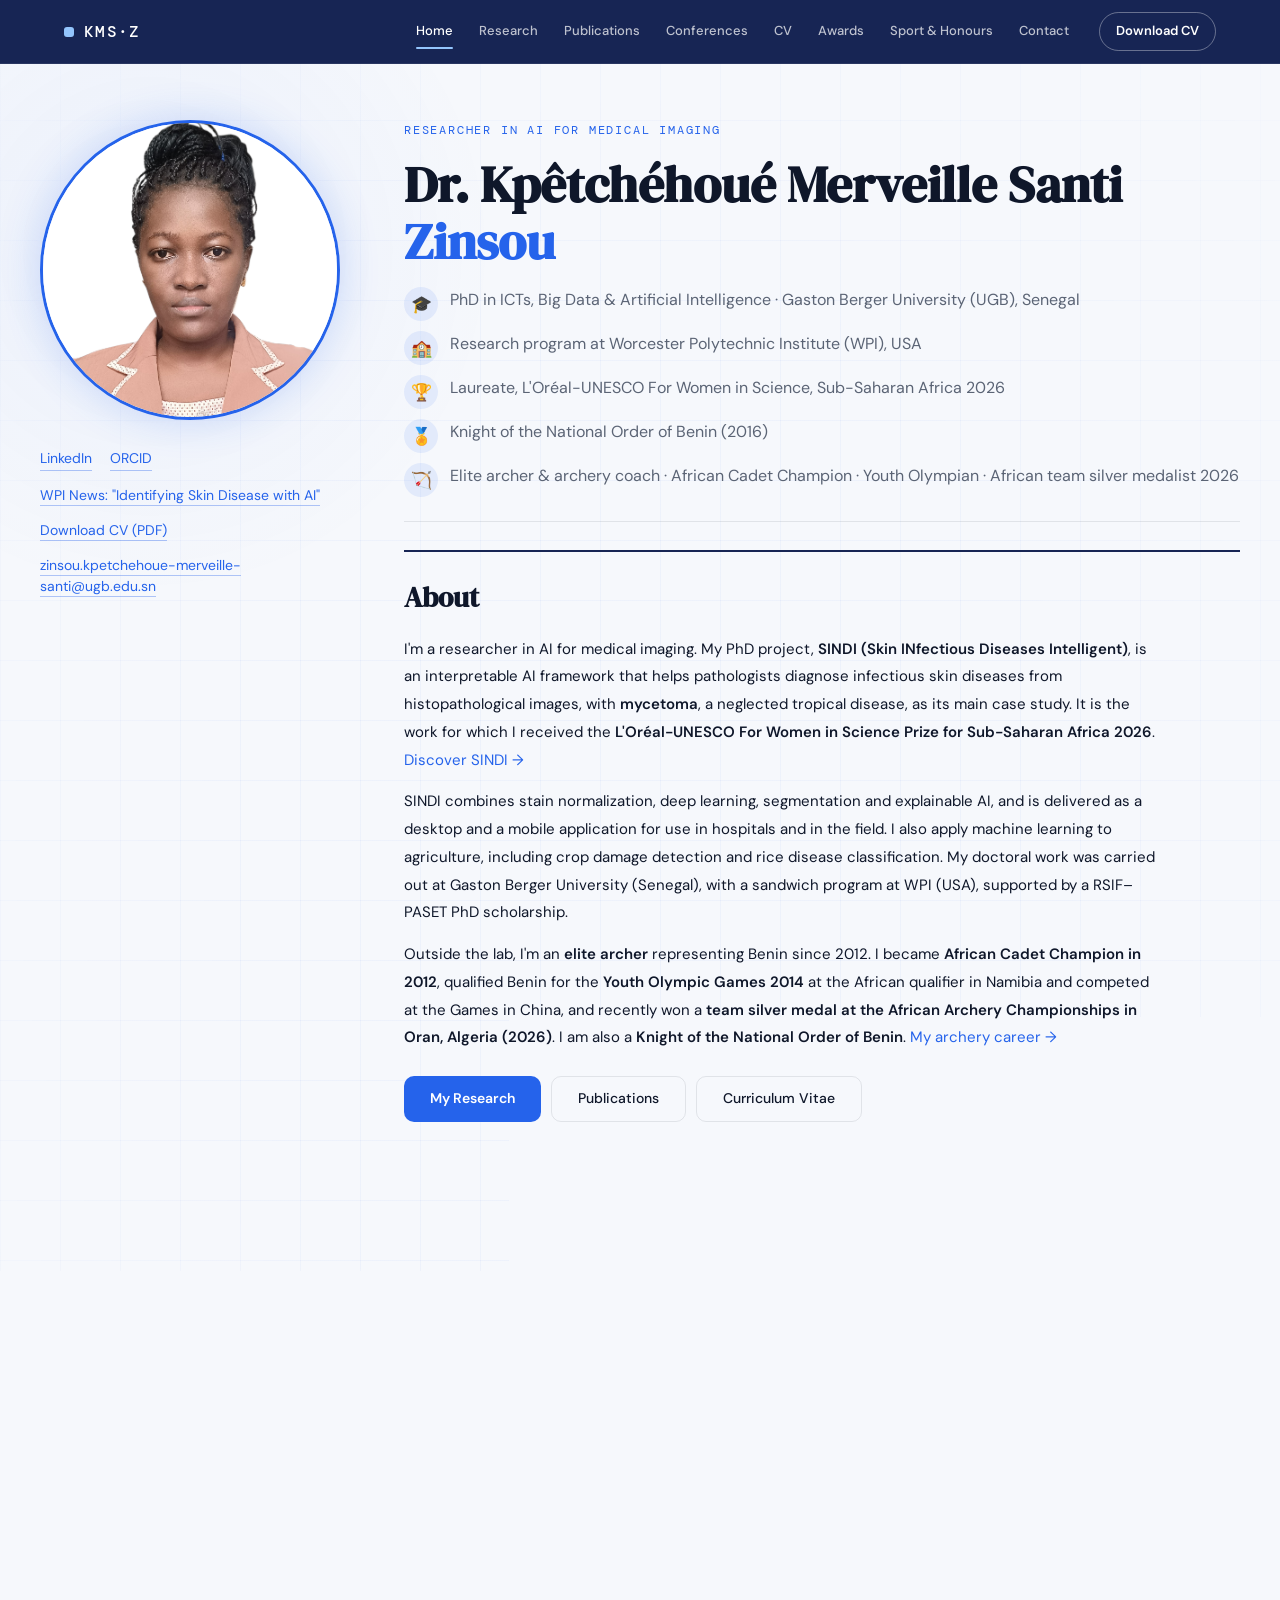
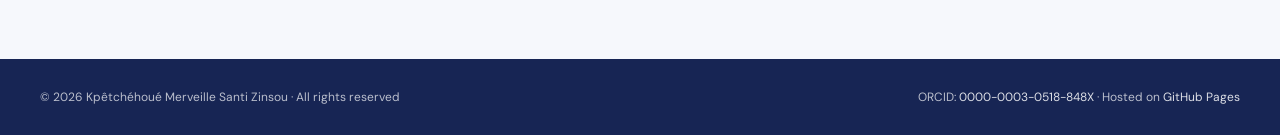
==== commit c29db207: "second-novem-2026" ====
--- a/index.html
+++ b/index.html
@@ -123,7 +123,7 @@
         </div>
         <figcaption><strong>Knight of the National Order of Benin</strong><span>Decree n°2016-116 · 2016</span></figcaption>
       </figure>
-      
+
       <figure class="hl-card clickable"
         onclick="openLightbox('assets/img/phd-defense.jpeg','PhD defense august 2026, Gaston Berger University')" title="Click to enlarge">
         <div class="hl-img">
@@ -1162,11 +1162,11 @@
     <!-- Quick introduction : photo + short description -->
     <div class="sport-intro">
       <div class="sport-intro-img clickable"
-        onclick="openLightbox('assets/img/archery-action.JPG','Merveille Zinsou in competition · Archery')"
+        onclick="openLightbox('assets/img/archery-action.png','Merveille Zinsou in competition · Archery')"
         title="Click to enlarge">
-        <img src="assets/img/archery-action.JPG" alt="Merveille Zinsou in archery competition"
+        <img src="assets/img/archery-action.png" alt="Merveille Zinsou in archery competition"
           onerror="this.parentNode.classList.add('no-img')"/>
-        <div class="project-img-hint">Add: assets/img/archery-action.JPG</div>
+        <div class="project-img-hint">Add: assets/img/archery-action.png</div>
         <div class="img-overlay">🔍 View</div>
       </div>
       <div class="sport-intro-text">
